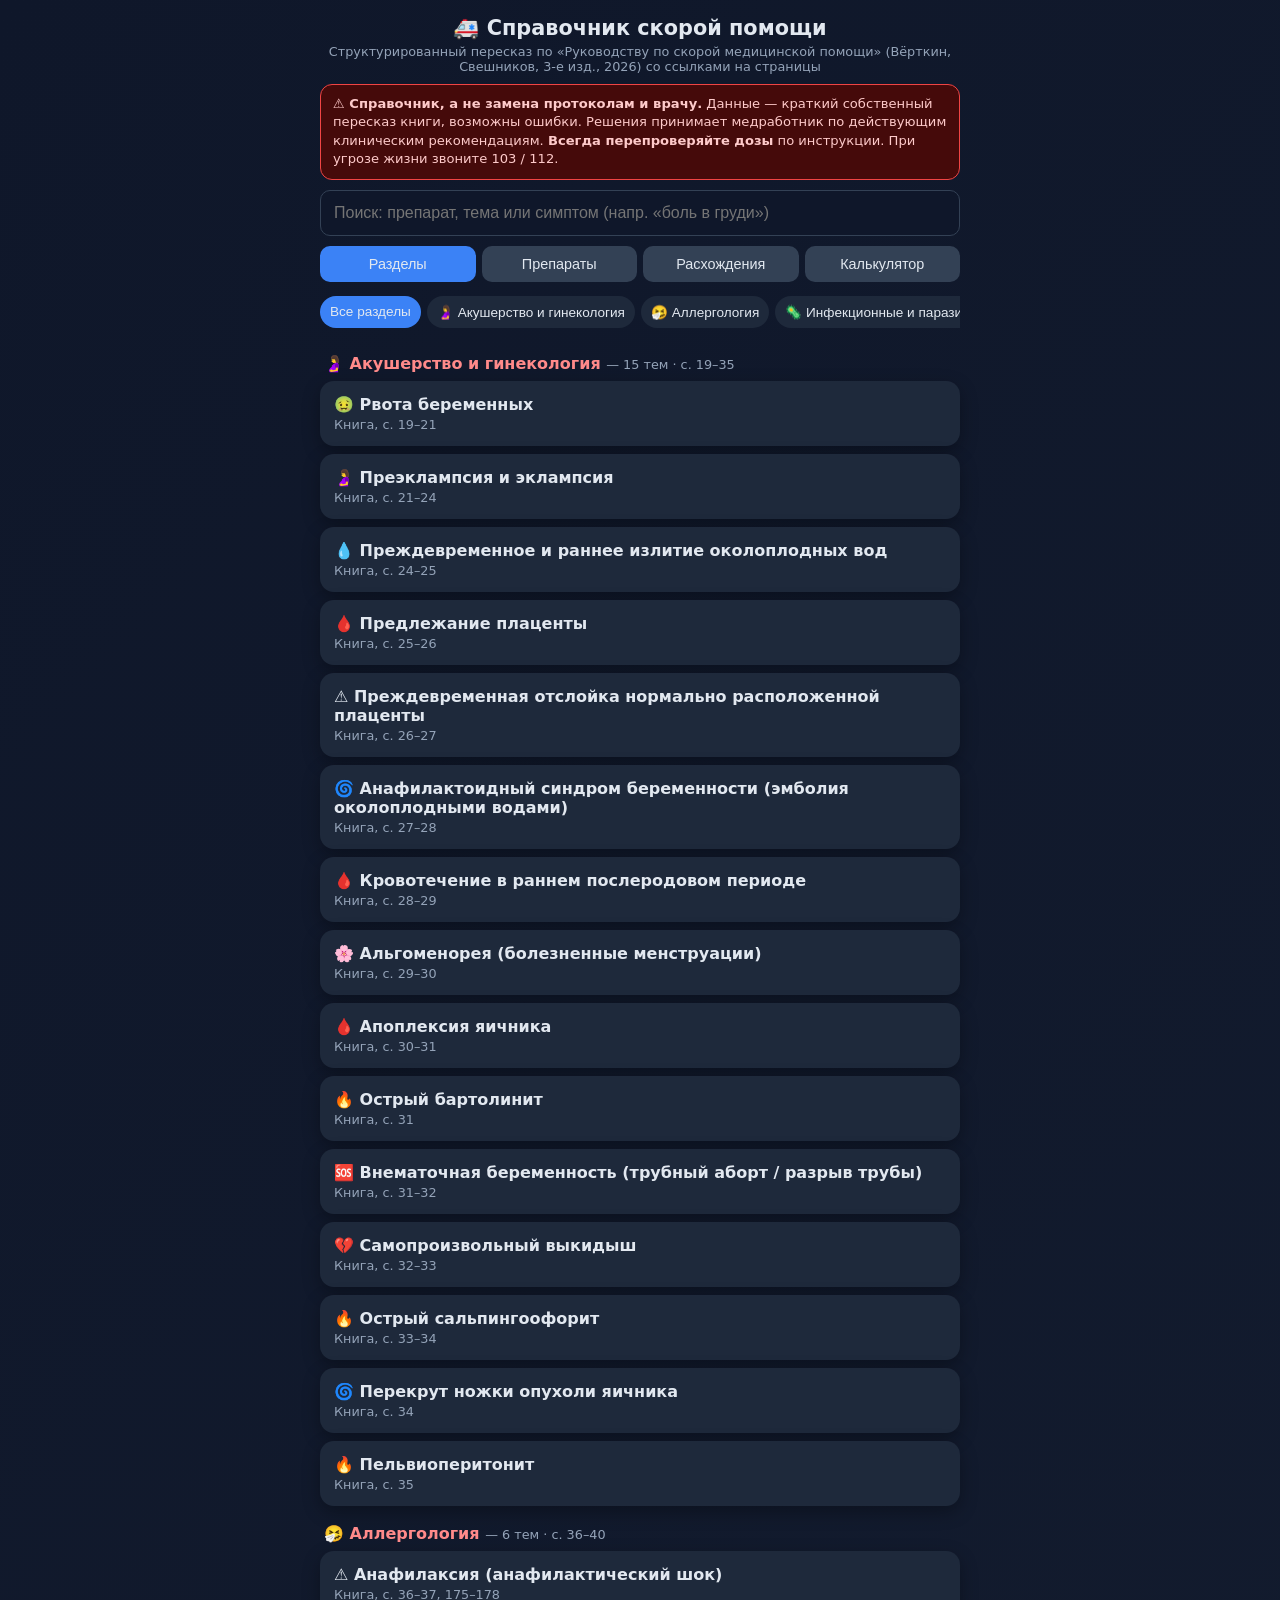
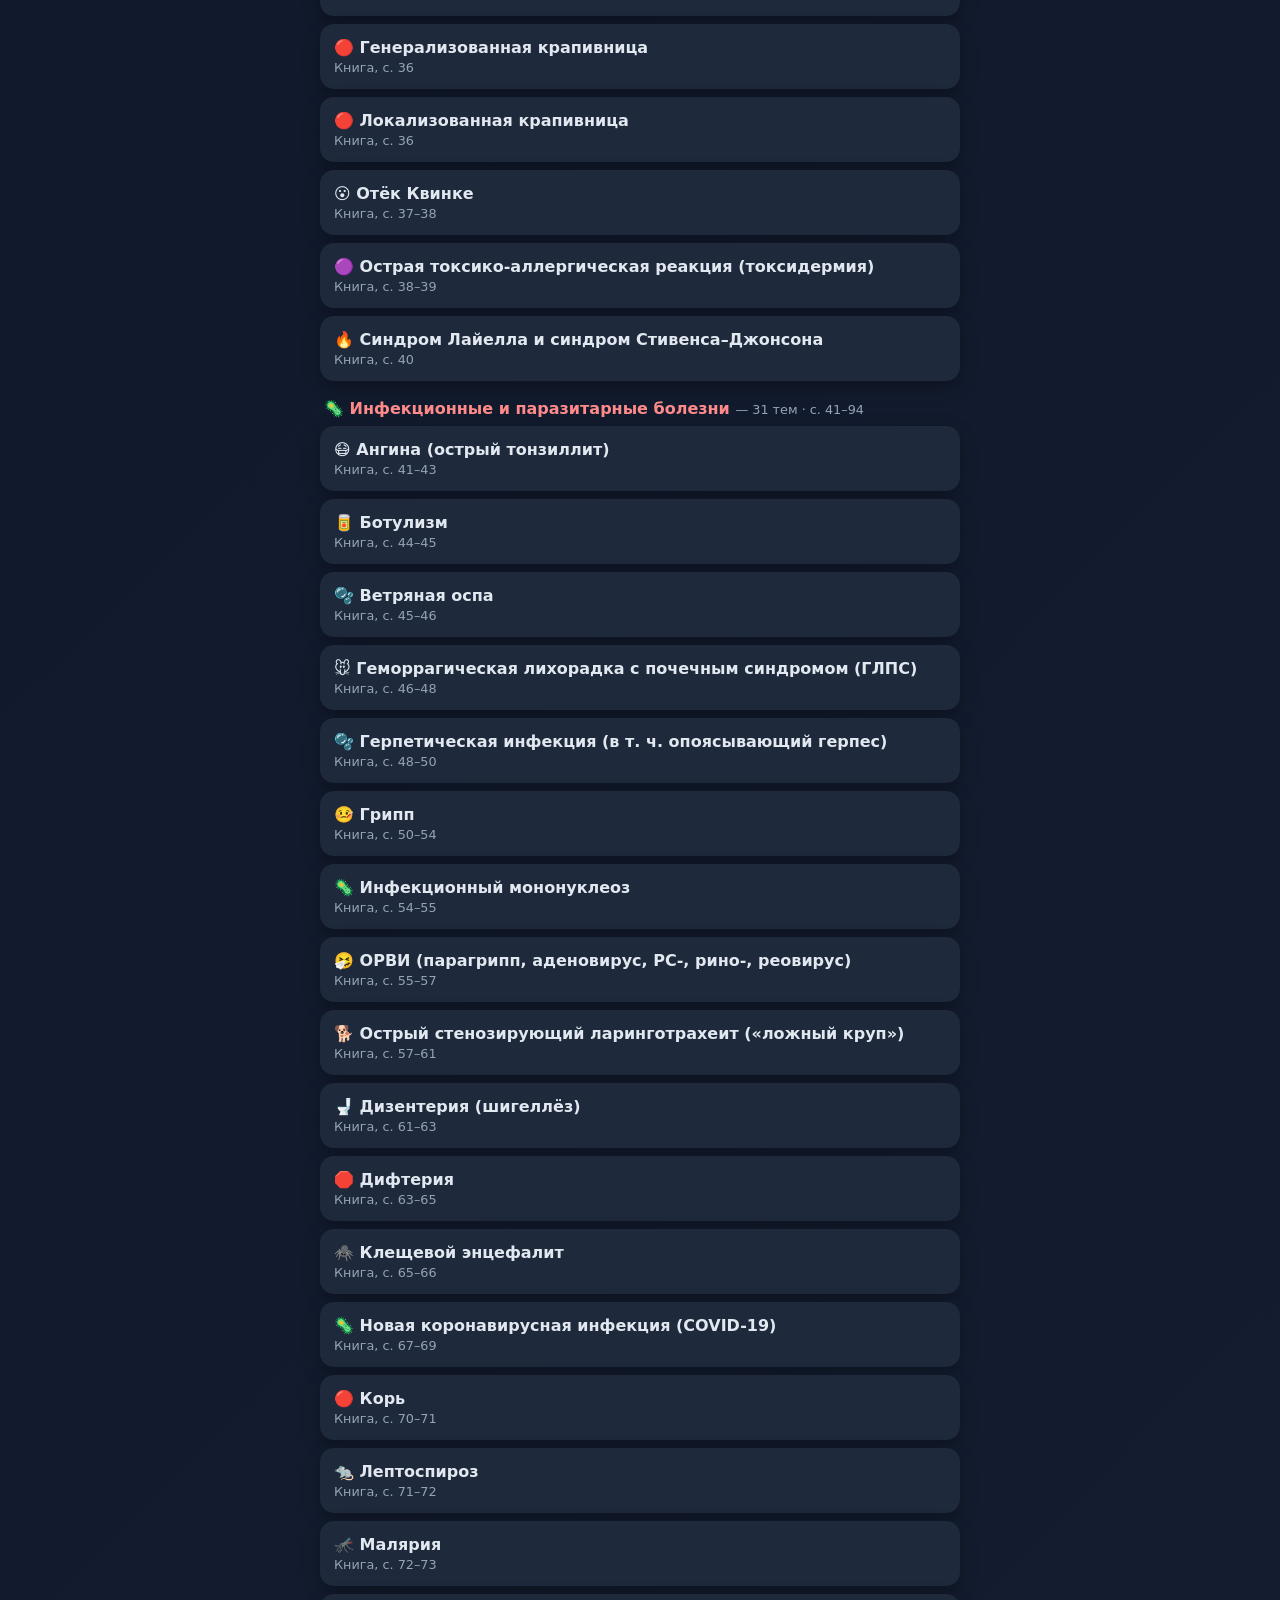
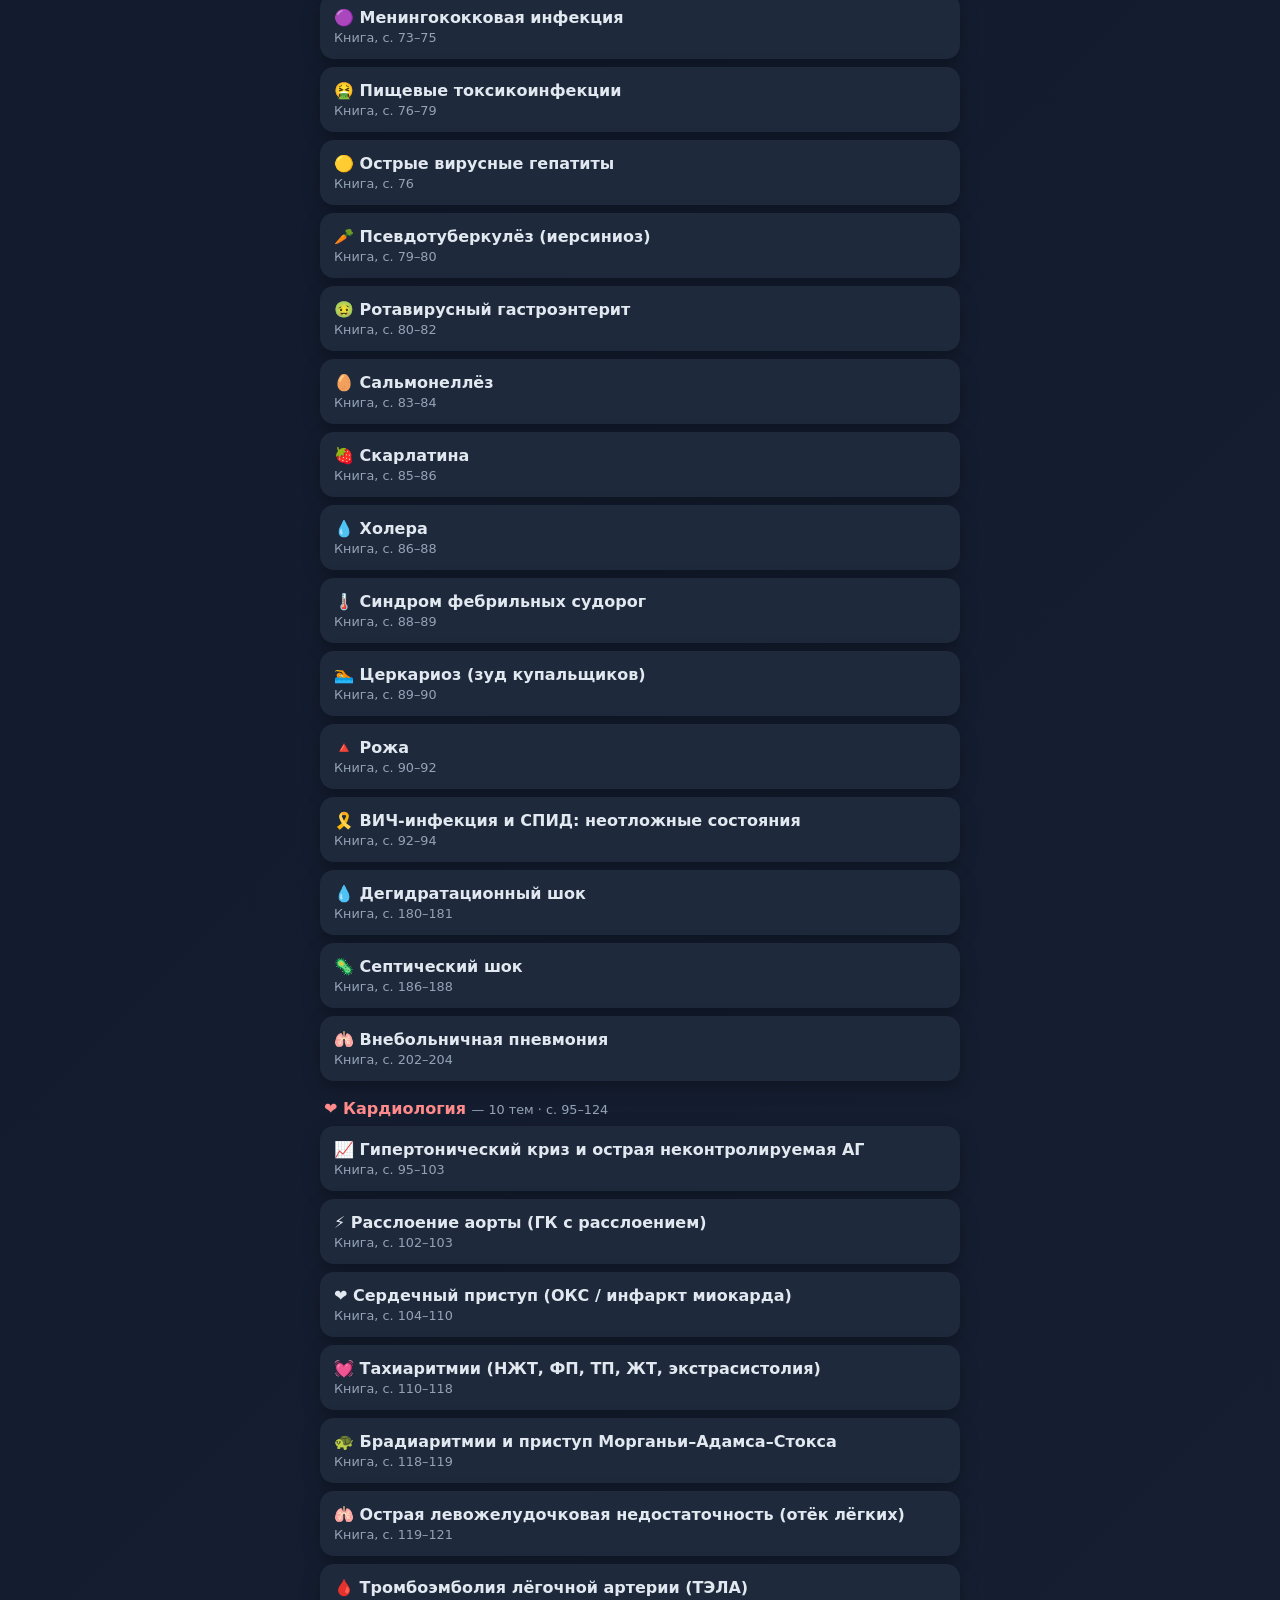
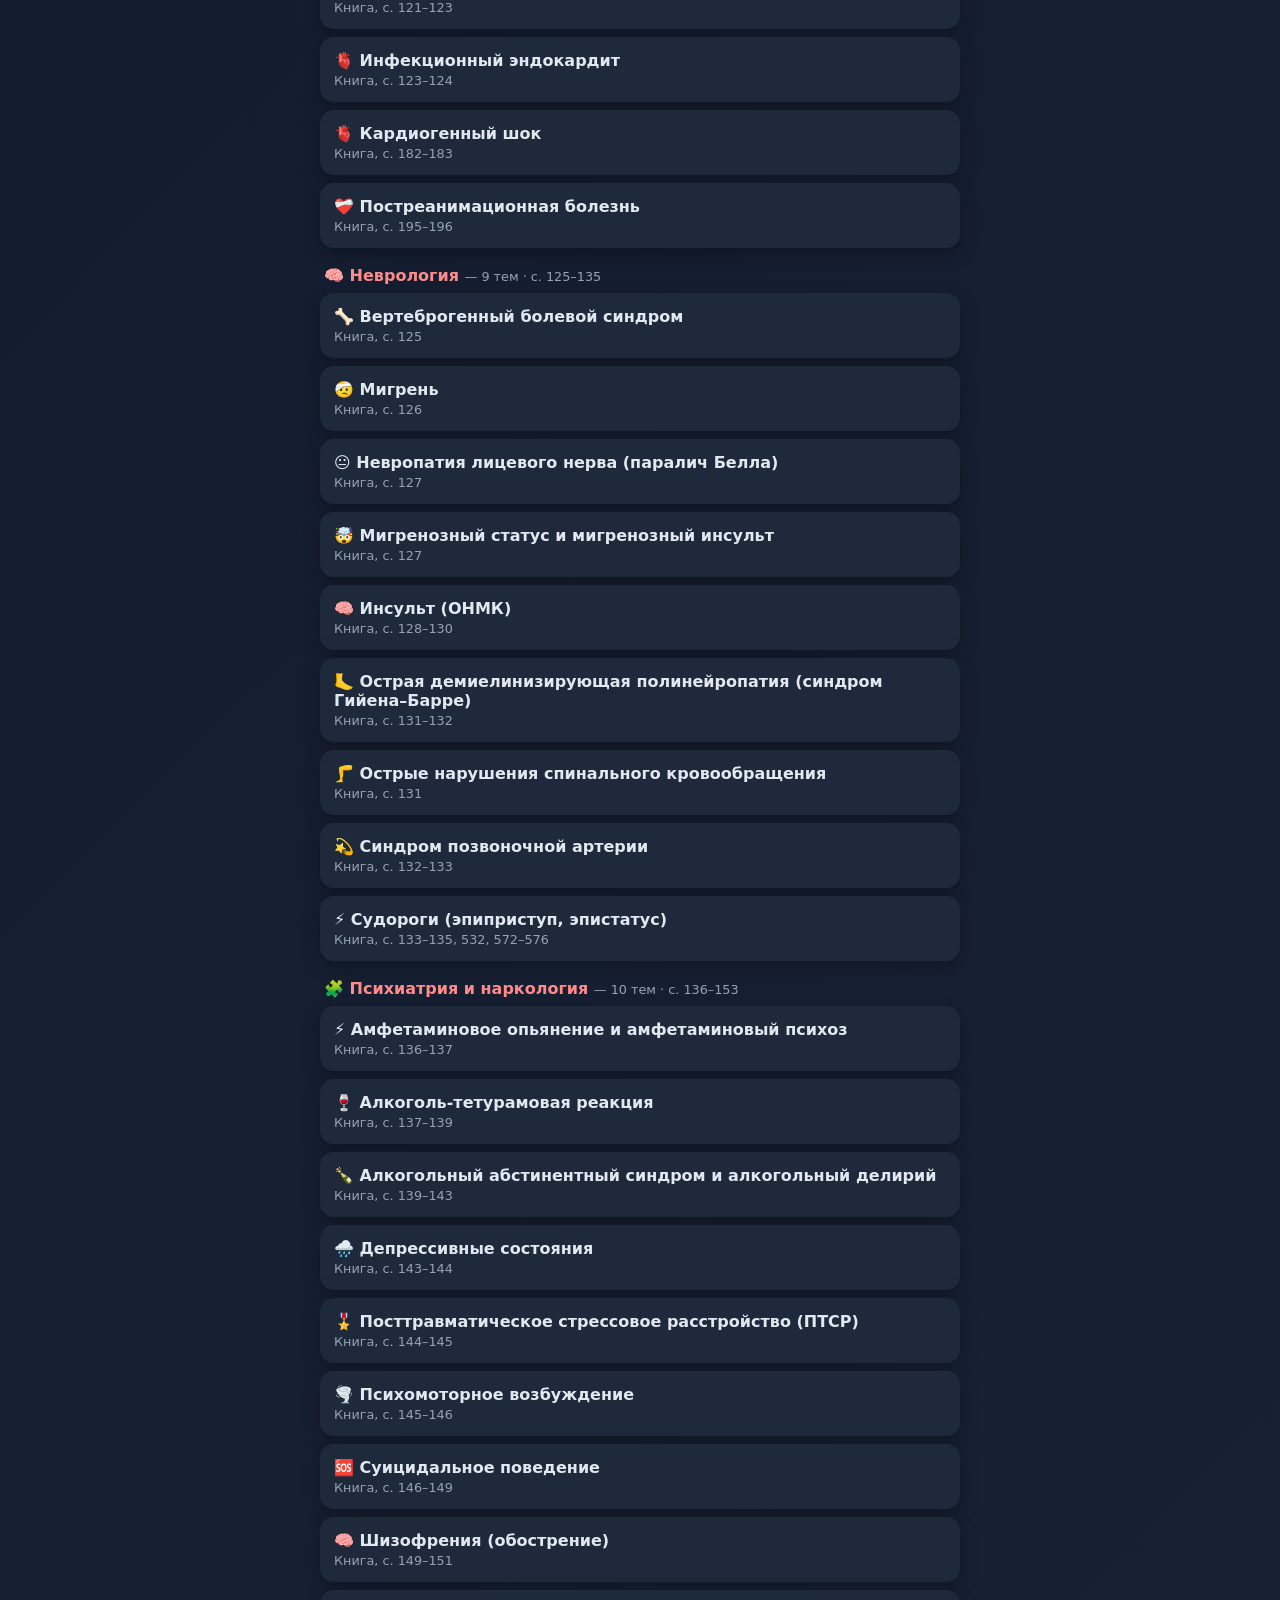
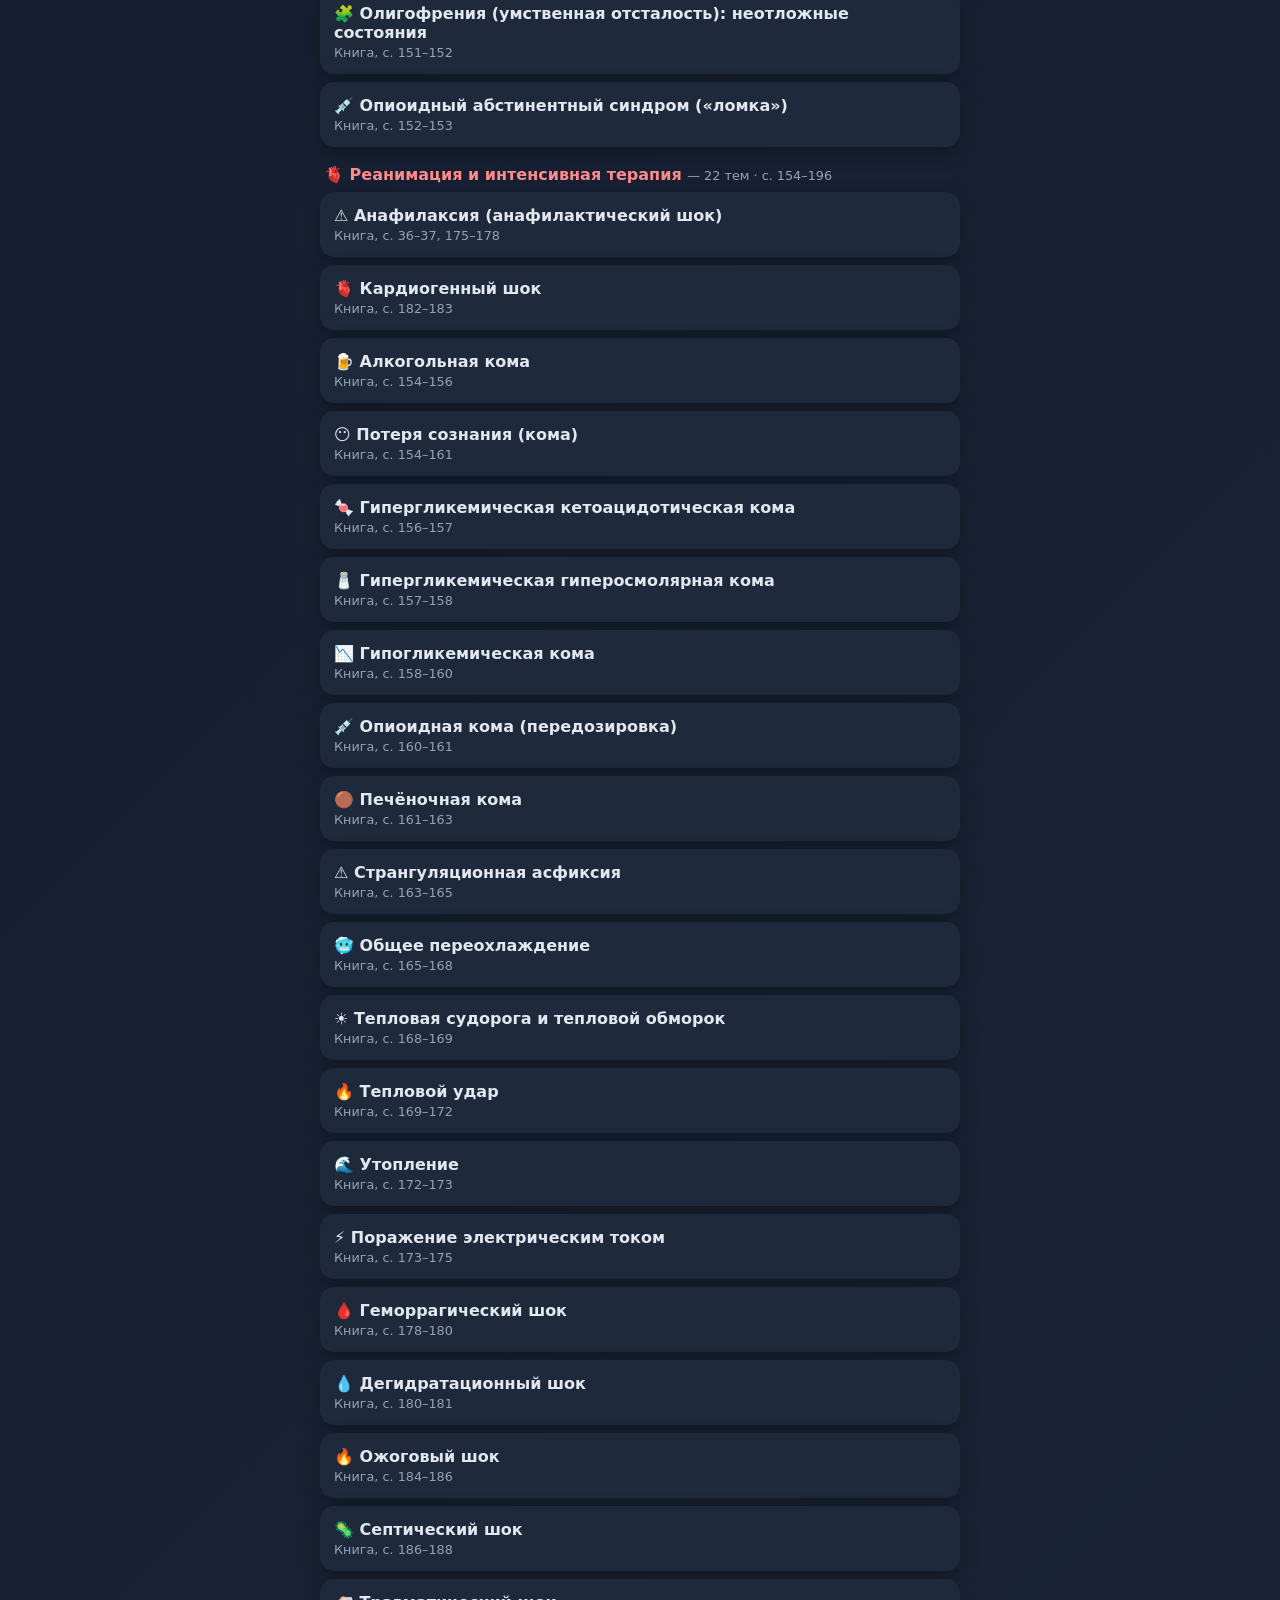
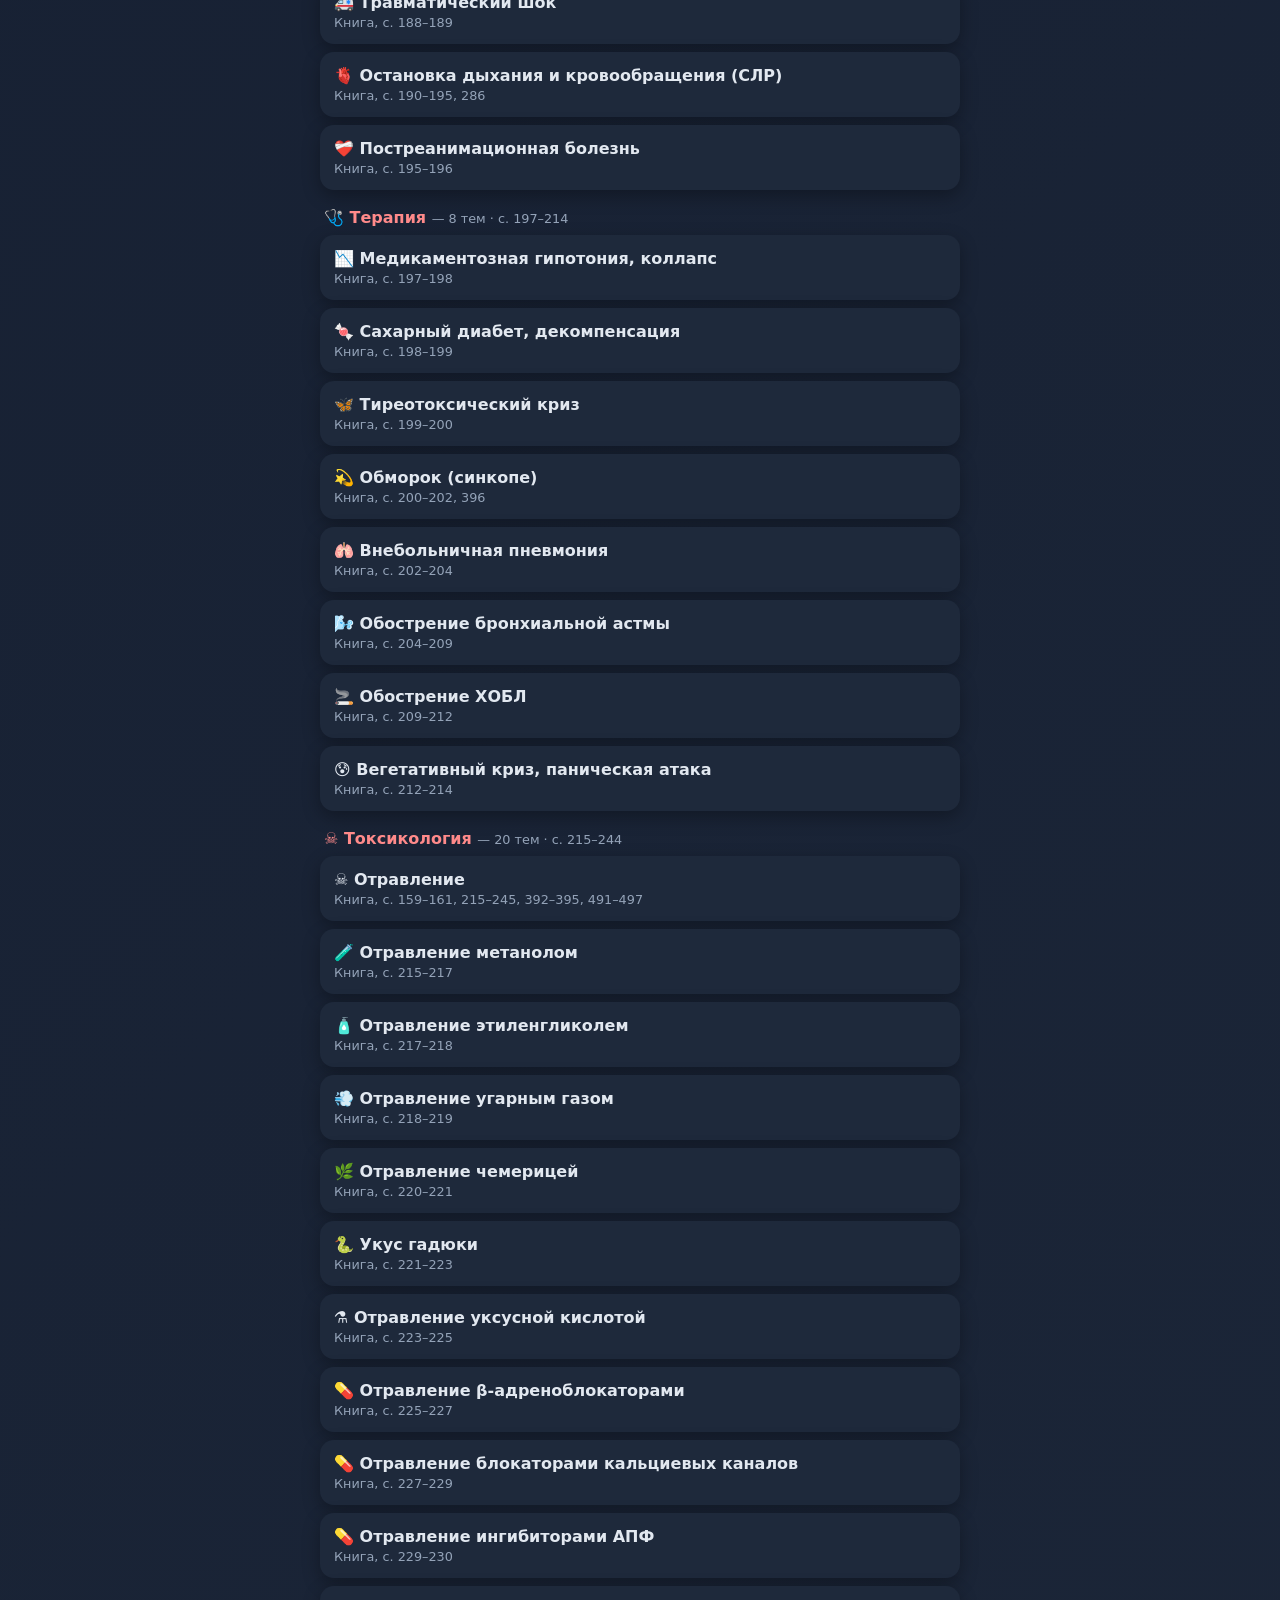
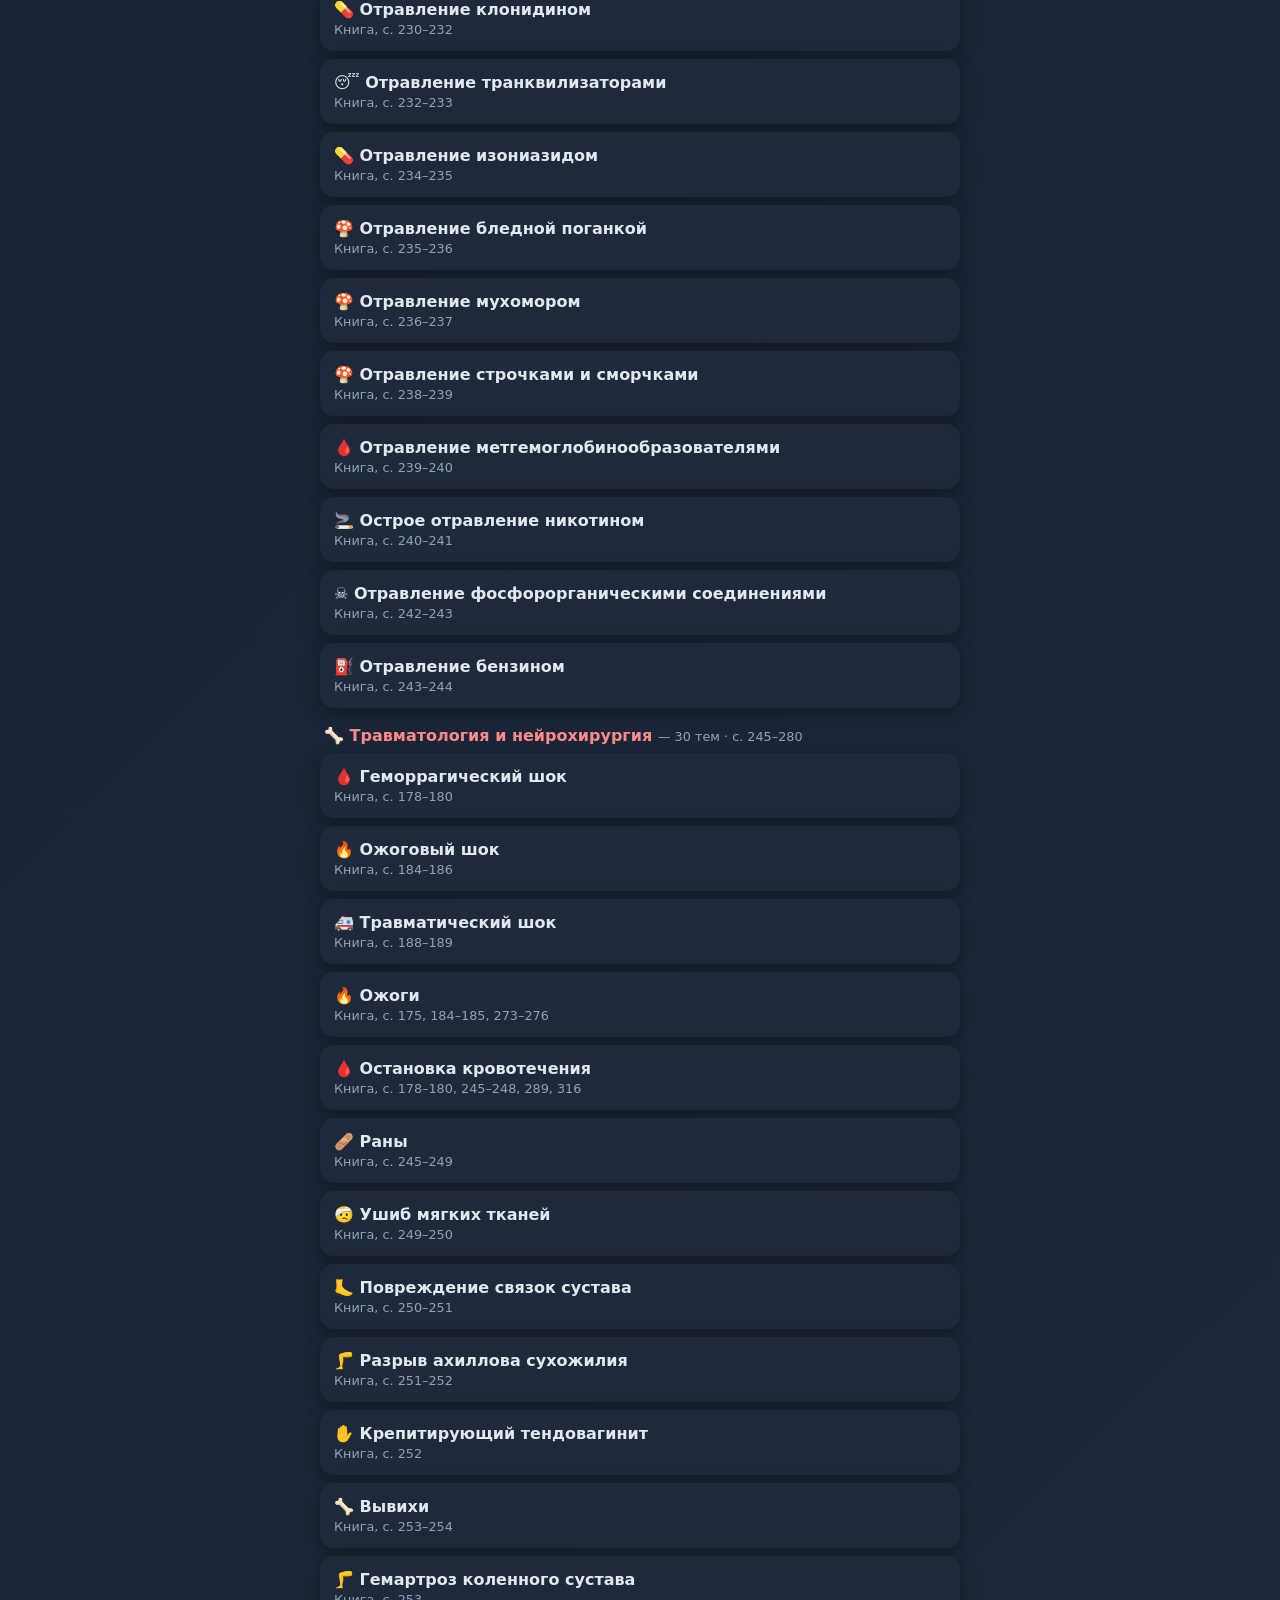
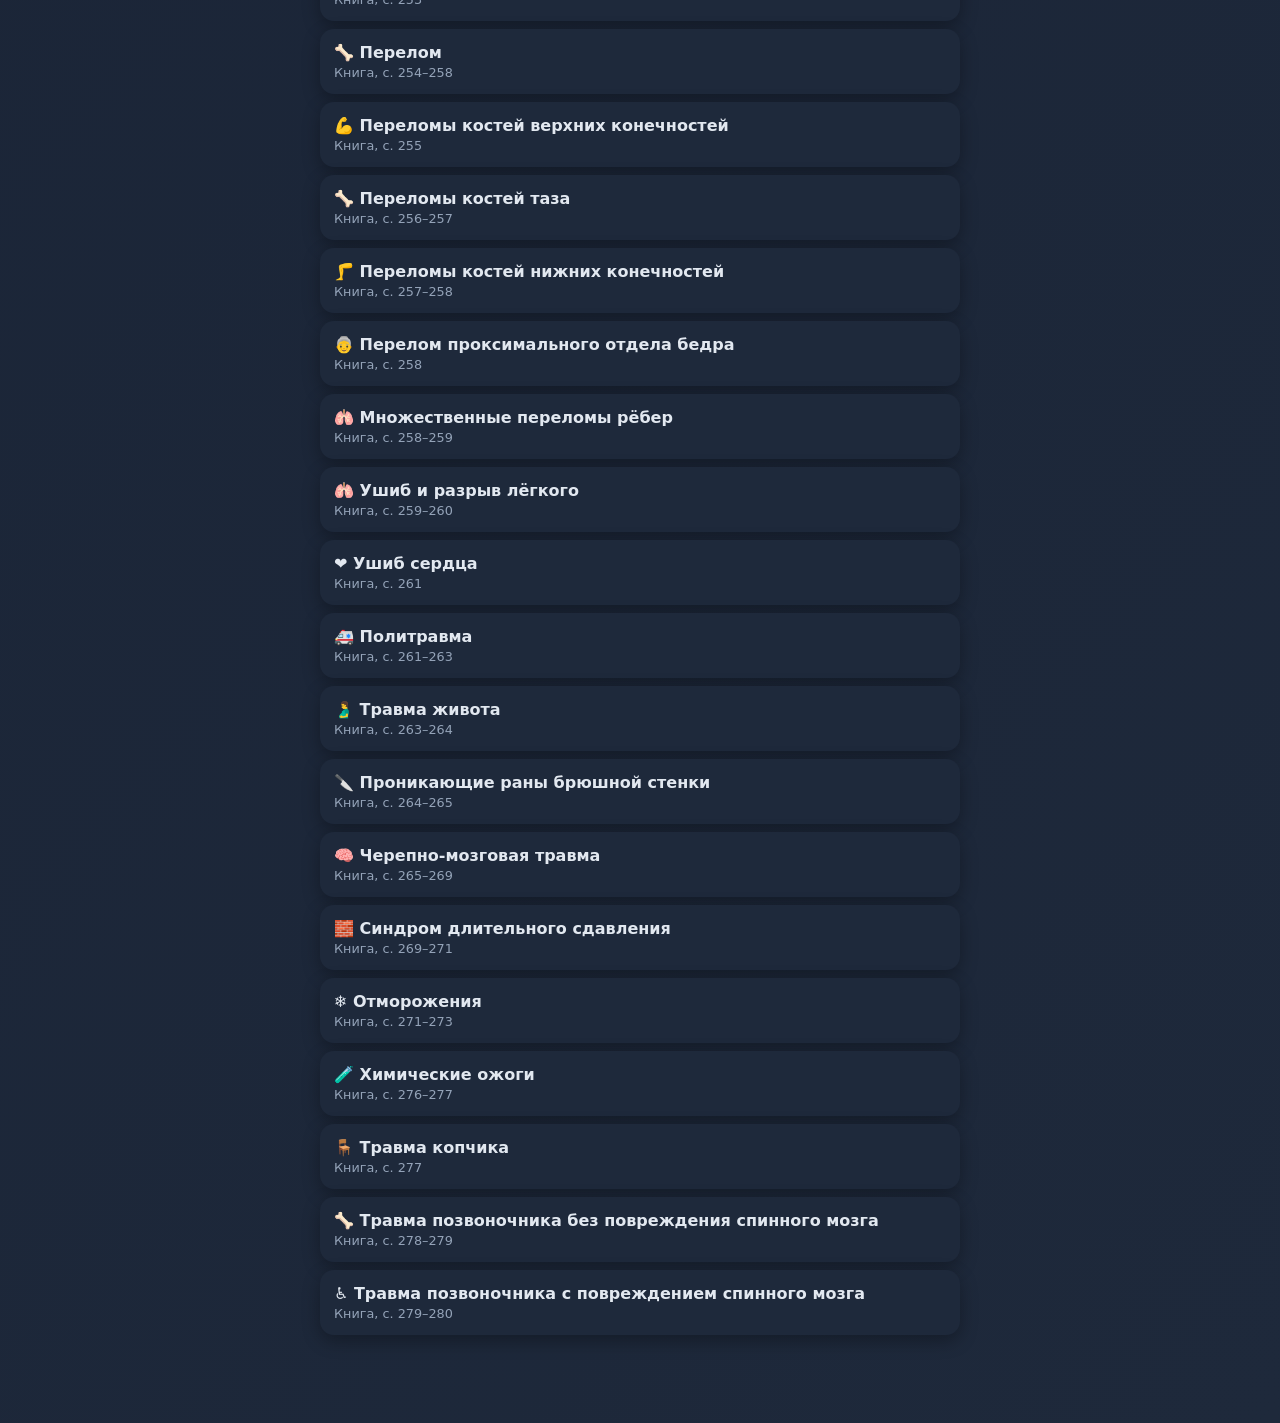
==== index.html @ fd4cc2b0 "Раздел «Травматология и нейрохирургия»: 24 темы" ====
<!DOCTYPE html>
<html lang="ru"><head><meta charset="UTF-8"><meta name="viewport" content="width=device-width, initial-scale=1.0">
<meta name="theme-color" content="#0f172a"><meta name="apple-mobile-web-app-capable" content="yes"><meta name="mobile-web-app-capable" content="yes">
<meta name="apple-mobile-web-app-status-bar-style" content="black-translucent"><meta name="apple-mobile-web-app-title" content="СМП">
<link rel="manifest" href="manifest.webmanifest"><link rel="apple-touch-icon" href="apple-touch-icon.png"><link rel="icon" type="image/png" href="icon-192.png">
<link rel="stylesheet" href="app.css"><title>Справочник СМП</title></head>
<body><div class="c">
<h1>🚑 Справочник скорой помощи</h1>
<div class="sub">Структурированный пересказ по «Руководству по скорой медицинской помощи» (Вёрткин, Свешников, 3-е изд., 2026) со ссылками на страницы</div>
<div class="disc"><strong>⚠️ Справочник, а не замена протоколам и врачу.</strong> Данные — краткий собственный пересказ книги, возможны ошибки. Решения принимает медработник по действующим клиническим рекомендациям. <strong>Всегда перепроверяйте дозы</strong> по инструкции. При угрозе жизни звоните 103 / 112.</div>
<input id="q" type="search" placeholder="Поиск: препарат, тема или симптом (напр. «боль в груди»)" autocomplete="off">
<div class="tabs"><button data-t="topics" class="on">Разделы</button><button data-t="drugs">Препараты</button><button data-t="disc">Расхождения</button><button data-t="calc">Калькулятор</button></div>
<div id="view"></div>
</div>
<script src="data/chapters.js"></script><script src="data/topics/hyperemesis.js"></script><script src="data/topics/preeclampsia.js"></script><script src="data/topics/prom.js"></script><script src="data/topics/placenta_previa.js"></script><script src="data/topics/abruption.js"></script><script src="data/topics/amniotic_embolism.js"></script><script src="data/topics/pph.js"></script><script src="data/topics/dysmenorrhea.js"></script><script src="data/topics/ovarian_apoplexy.js"></script><script src="data/topics/bartholinitis.js"></script><script src="data/topics/ectopic.js"></script><script src="data/topics/miscarriage.js"></script><script src="data/topics/salpingoophoritis.js"></script><script src="data/topics/ovarian_torsion.js"></script><script src="data/topics/pelvioperitonitis.js"></script><script src="data/topics/anaphylaxis.js"></script><script src="data/topics/urticaria_gen.js"></script><script src="data/topics/urticaria_local.js"></script><script src="data/topics/angioedema.js"></script><script src="data/topics/toxicoderma.js"></script><script src="data/topics/lyell_sjs.js"></script><script src="data/topics/tonsillitis.js"></script><script src="data/topics/botulism.js"></script><script src="data/topics/varicella.js"></script><script src="data/topics/hfrs.js"></script><script src="data/topics/herpes.js"></script><script src="data/topics/influenza.js"></script><script src="data/topics/mononucleosis.js"></script><script src="data/topics/arvi.js"></script><script src="data/topics/croup.js"></script><script src="data/topics/dysentery.js"></script><script src="data/topics/diphtheria.js"></script><script src="data/topics/tick_encephalitis.js"></script><script src="data/topics/covid.js"></script><script src="data/topics/measles.js"></script><script src="data/topics/leptospirosis.js"></script><script src="data/topics/malaria.js"></script><script src="data/topics/meningococcal.js"></script><script src="data/topics/food_toxicoinfection.js"></script><script src="data/topics/hepatitis.js"></script><script src="data/topics/pseudotuberculosis.js"></script><script src="data/topics/rotavirus.js"></script><script src="data/topics/salmonellosis.js"></script><script src="data/topics/scarlet_fever.js"></script><script src="data/topics/cholera.js"></script><script src="data/topics/febrile_seizures.js"></script><script src="data/topics/cercariasis.js"></script><script src="data/topics/erysipelas.js"></script><script src="data/topics/hiv.js"></script><script src="data/topics/htn-crisis.js"></script><script src="data/topics/aortic.js"></script><script src="data/topics/acs.js"></script><script src="data/topics/tachy.js"></script><script src="data/topics/brady.js"></script><script src="data/topics/alhf.js"></script><script src="data/topics/pe.js"></script><script src="data/topics/endocarditis.js"></script><script src="data/topics/cardioshock.js"></script><script src="data/topics/back_pain.js"></script><script src="data/topics/migraine.js"></script><script src="data/topics/facial_palsy.js"></script><script src="data/topics/migraine_status.js"></script><script src="data/topics/stroke.js"></script><script src="data/topics/gbs.js"></script><script src="data/topics/spinal_stroke.js"></script><script src="data/topics/vertebral_artery.js"></script><script src="data/topics/seizures.js"></script><script src="data/topics/amphetamine.js"></script><script src="data/topics/disulfiram_reaction.js"></script><script src="data/topics/alcohol_withdrawal.js"></script><script src="data/topics/depression.js"></script><script src="data/topics/ptsd.js"></script><script src="data/topics/agitation.js"></script><script src="data/topics/suicide.js"></script><script src="data/topics/schizophrenia.js"></script><script src="data/topics/oligophrenia.js"></script><script src="data/topics/opioid_withdrawal.js"></script><script src="data/topics/alcohol_coma.js"></script><script src="data/topics/coma.js"></script><script src="data/topics/dka.js"></script><script src="data/topics/hhs.js"></script><script src="data/topics/hypoglycemia.js"></script><script src="data/topics/opioid_coma.js"></script><script src="data/topics/hepatic_coma.js"></script><script src="data/topics/strangulation.js"></script><script src="data/topics/hypothermia.js"></script><script src="data/topics/heat_cramps_syncope.js"></script><script src="data/topics/heat_stroke.js"></script><script src="data/topics/drowning.js"></script><script src="data/topics/electrical_injury.js"></script><script src="data/topics/hemorrhagic_shock.js"></script><script src="data/topics/dehydration_shock.js"></script><script src="data/topics/burn_shock.js"></script><script src="data/topics/septic_shock.js"></script><script src="data/topics/traumatic_shock.js"></script><script src="data/topics/cpr.js"></script><script src="data/topics/post_resuscitation.js"></script><script src="data/topics/drug_hypotension.js"></script><script src="data/topics/diabetes_decomp.js"></script><script src="data/topics/thyrotoxic_crisis.js"></script><script src="data/topics/syncope.js"></script><script src="data/topics/pneumonia.js"></script><script src="data/topics/asthma.js"></script><script src="data/topics/copd.js"></script><script src="data/topics/vegetative_crisis.js"></script><script src="data/topics/poisoning.js"></script><script src="data/topics/methanol.js"></script><script src="data/topics/ethylene_glycol.js"></script><script src="data/topics/carbon_monoxide.js"></script><script src="data/topics/veratrum.js"></script><script src="data/topics/viper_bite.js"></script><script src="data/topics/acetic_acid.js"></script><script src="data/topics/beta_blocker_od.js"></script><script src="data/topics/ccb_od.js"></script><script src="data/topics/acei_od.js"></script><script src="data/topics/clonidine_od.js"></script><script src="data/topics/benzo_od.js"></script><script src="data/topics/isoniazid_od.js"></script><script src="data/topics/death_cap.js"></script><script src="data/topics/fly_agaric.js"></script><script src="data/topics/gyromitra.js"></script><script src="data/topics/methemoglobin.js"></script><script src="data/topics/nicotine.js"></script><script src="data/topics/organophosphate.js"></script><script src="data/topics/gasoline.js"></script><script src="data/topics/burns.js"></script><script src="data/topics/bleeding.js"></script><script src="data/topics/wounds.js"></script><script src="data/topics/contusion.js"></script><script src="data/topics/ligament_injury.js"></script><script src="data/topics/achilles_rupture.js"></script><script src="data/topics/tenosynovitis.js"></script><script src="data/topics/dislocation.js"></script><script src="data/topics/knee_hemarthrosis.js"></script><script src="data/topics/fracture.js"></script><script src="data/topics/upper_limb_fx.js"></script><script src="data/topics/pelvic_fx.js"></script><script src="data/topics/lower_limb_fx.js"></script><script src="data/topics/hip_fx.js"></script><script src="data/topics/rib_fx.js"></script><script src="data/topics/lung_contusion.js"></script><script src="data/topics/cardiac_contusion.js"></script><script src="data/topics/polytrauma.js"></script><script src="data/topics/abdominal_trauma.js"></script><script src="data/topics/abdominal_wound.js"></script><script src="data/topics/tbi.js"></script><script src="data/topics/crush_syndrome.js"></script><script src="data/topics/frostbite.js"></script><script src="data/topics/chemical_burns.js"></script><script src="data/topics/coccyx_injury.js"></script><script src="data/topics/spine_injury.js"></script><script src="data/topics/spinal_cord_injury.js"></script><script src="data/drugs.js"></script><script src="data/discrepancies.js"></script><script src="app.js"></script>
</body></html>
---- app.css ----
:root{--bg:#0f172a;--card:#1e293b;--accent:#3b82f6;--text:#e2e8f0;--muted:#94a3b8;--warn:#fbbf24}
*{box-sizing:border-box}body{margin:0;font-family:system-ui,-apple-system,sans-serif;background:linear-gradient(135deg,#0f172a,#1e293b);color:var(--text);min-height:100vh;padding:12px 12px 80px}
.c{max-width:640px;margin:0 auto}h1{font-size:1.3rem;margin:4px 0;text-align:center}.sub{text-align:center;color:var(--muted);font-size:.8rem;margin-bottom:10px}
.disc{background:#450a0a;border:1px solid #ef4444;color:#fecaca;padding:10px 12px;border-radius:12px;font-size:.82rem;line-height:1.4;margin-bottom:10px}
input{width:100%;padding:13px;border-radius:10px;border:1px solid #334155;background:#0f172a;color:var(--text);font-size:1rem}
.tabs{display:flex;gap:6px;margin:10px 0;overflow-x:auto}.tabs button{flex:1;white-space:nowrap;padding:10px;border:0;border-radius:10px;background:#334155;color:var(--text);font-size:.9rem}
.tabs button.on{background:var(--accent)}
.card{background:var(--card);border-radius:14px;padding:14px;margin:8px 0;box-shadow:0 6px 18px rgba(0,0,0,.3)}
.item{cursor:pointer}.item h3{margin:0;font-size:1rem}.item .m{color:var(--muted);font-size:.8rem;margin-top:3px}
details{margin:6px 0;border-top:1px solid #334155;padding-top:6px}summary{cursor:pointer;font-weight:600;color:#93c5fd}
ul{margin:6px 0;padding-left:20px}li{margin:3px 0;line-height:1.4;font-size:.92rem}.gen{color:var(--warn)}
.warn{background:#3f1d0b;border-left:3px solid #f97316;padding-left:6px}.src{color:var(--muted);font-size:.8rem}
table{width:100%;border-collapse:collapse;font-size:.85rem}td,th{border-bottom:1px solid #334155;padding:5px;text-align:left;vertical-align:top}
.cc{background:#0f172a;border:1px dashed #64748b;border-radius:10px;padding:10px;line-height:1.5}.cc b{color:#93c5fd}
.lbl{color:var(--warn);font-weight:700;font-size:.85rem}a{color:#60a5fa}.back{border:0;background:#334155;color:var(--text);padding:8px 12px;border-radius:8px;margin-bottom:6px}
.k{color:var(--muted);font-size:.78rem}
.grp{font-size:1rem;margin:18px 4px 8px;color:#ff8a8a}
.chips{display:flex;gap:6px;overflow-x:auto;padding:4px 0 8px}.chips button{white-space:nowrap;padding:8px 10px;border:0;border-radius:16px;background:#1e293b;color:var(--text);font-size:.85rem}.chips button.on{background:var(--accent)}.grp .m{font-weight:400;font-size:.8rem;color:#94a3b8}
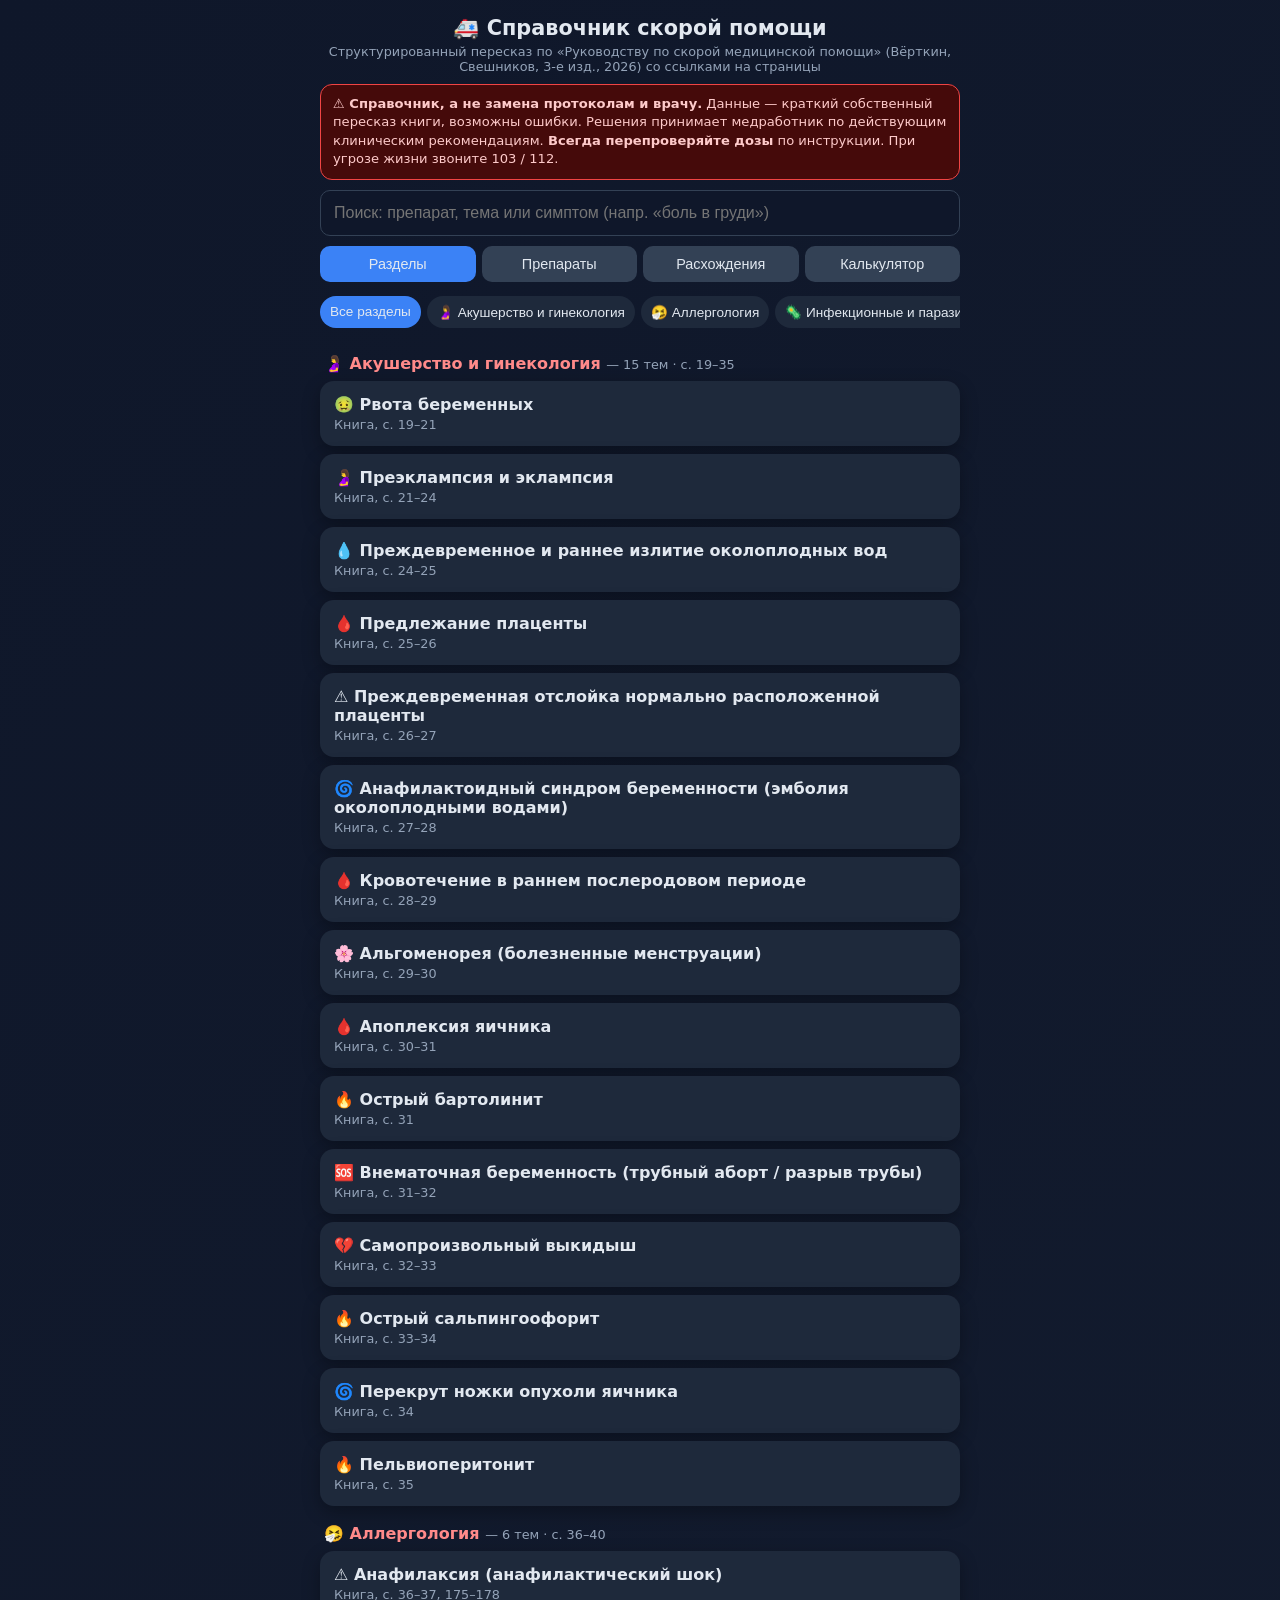
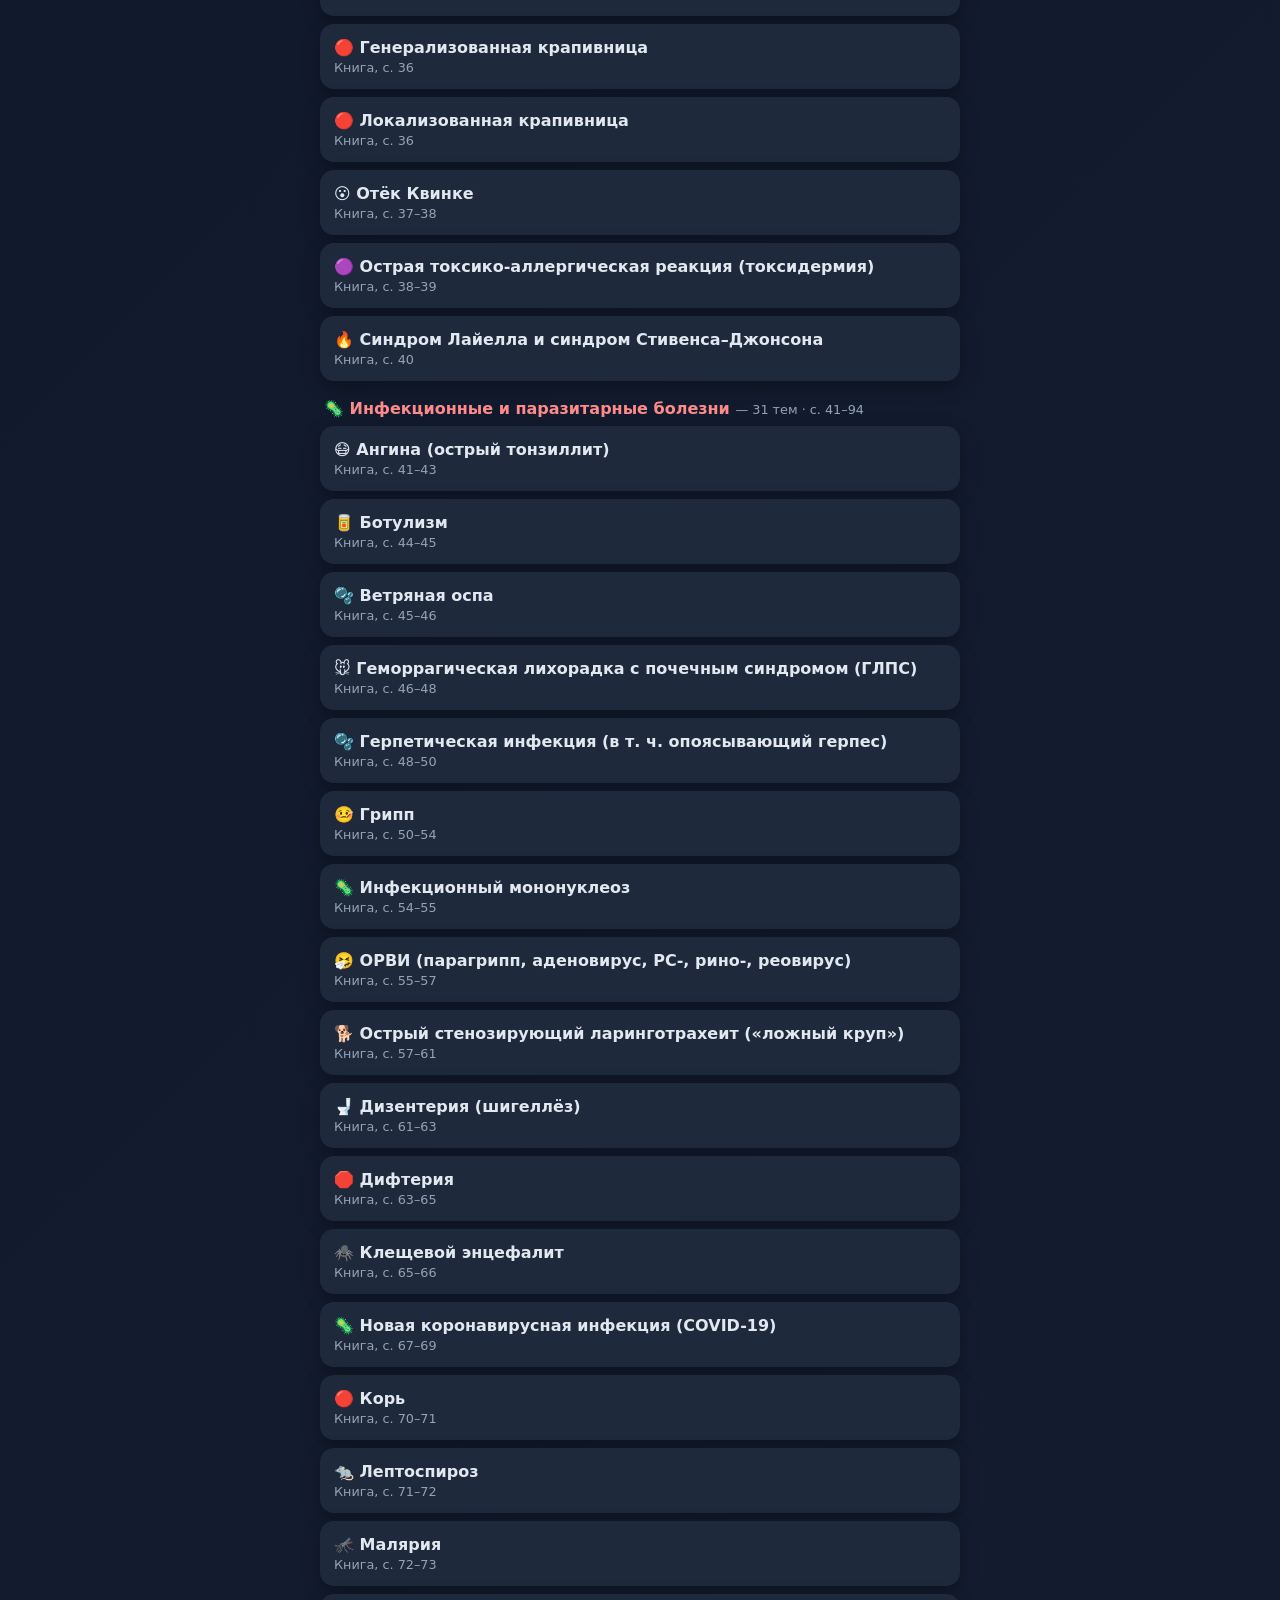
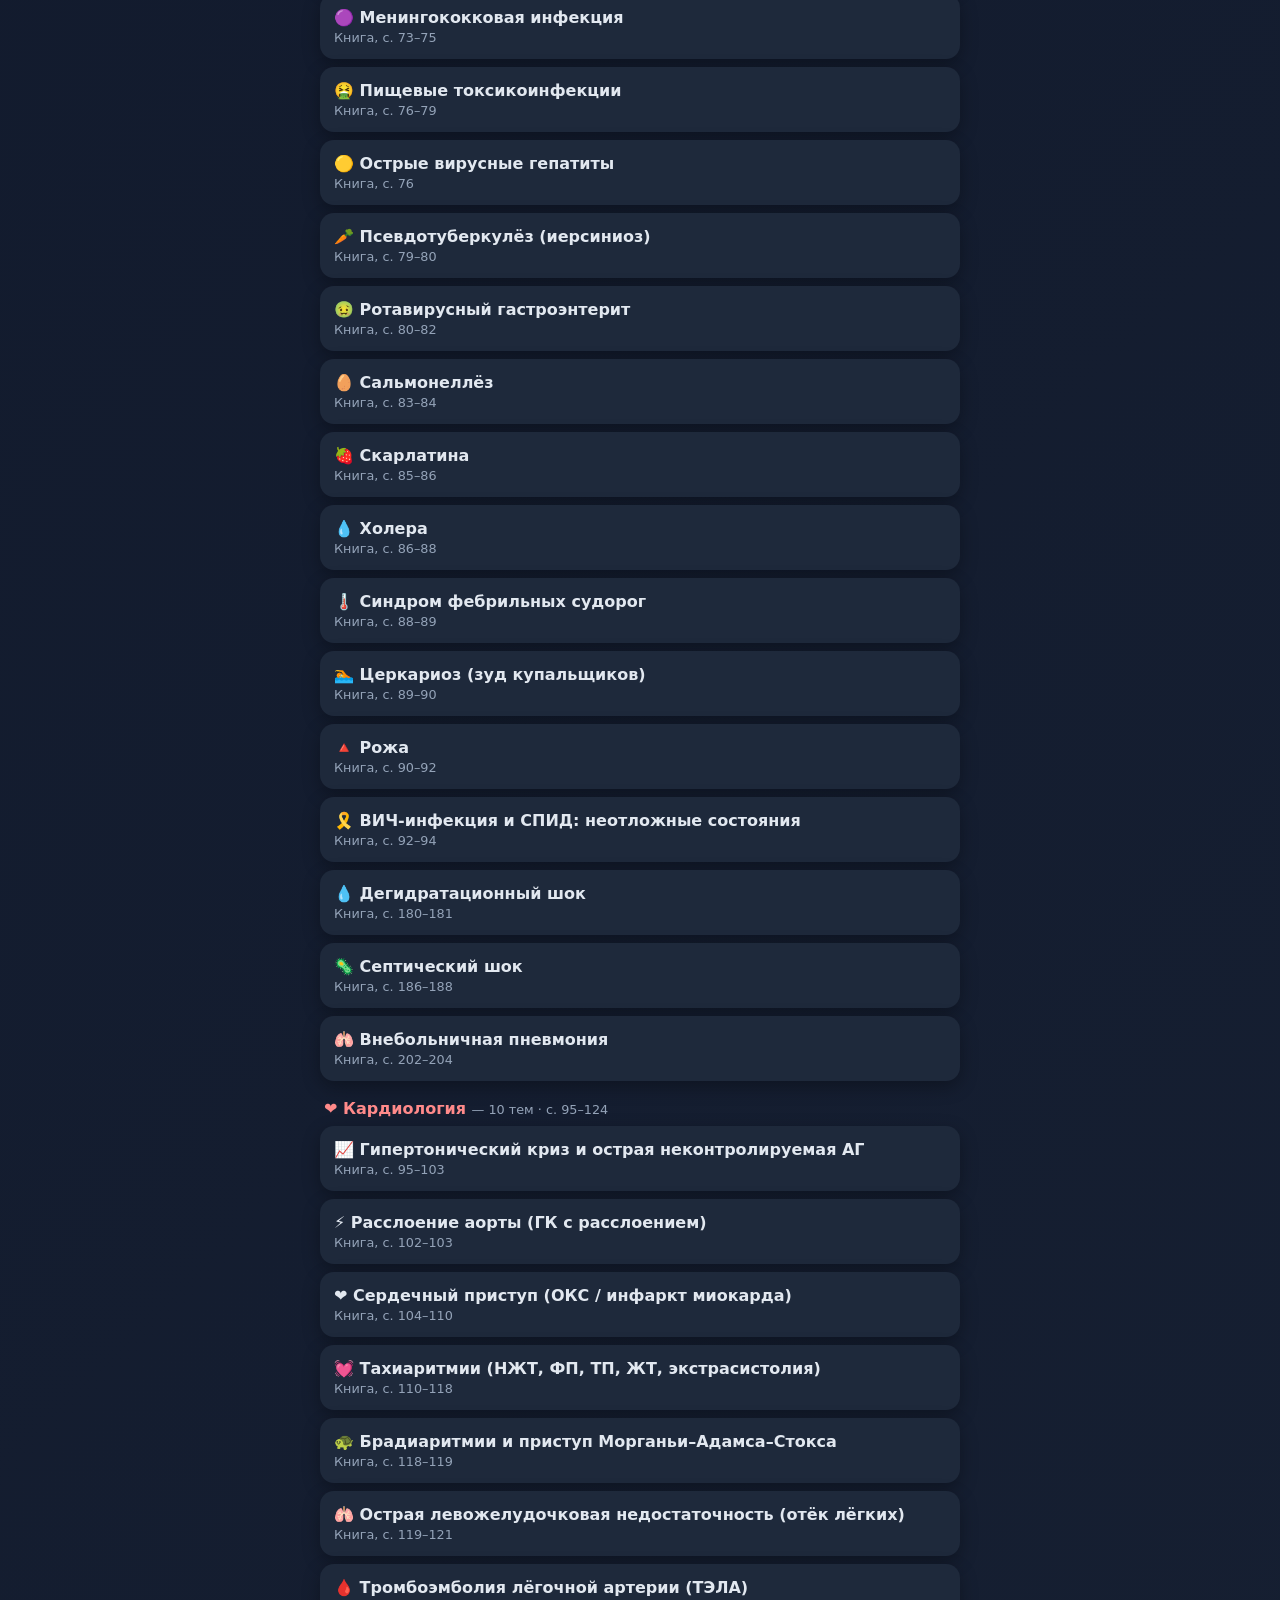
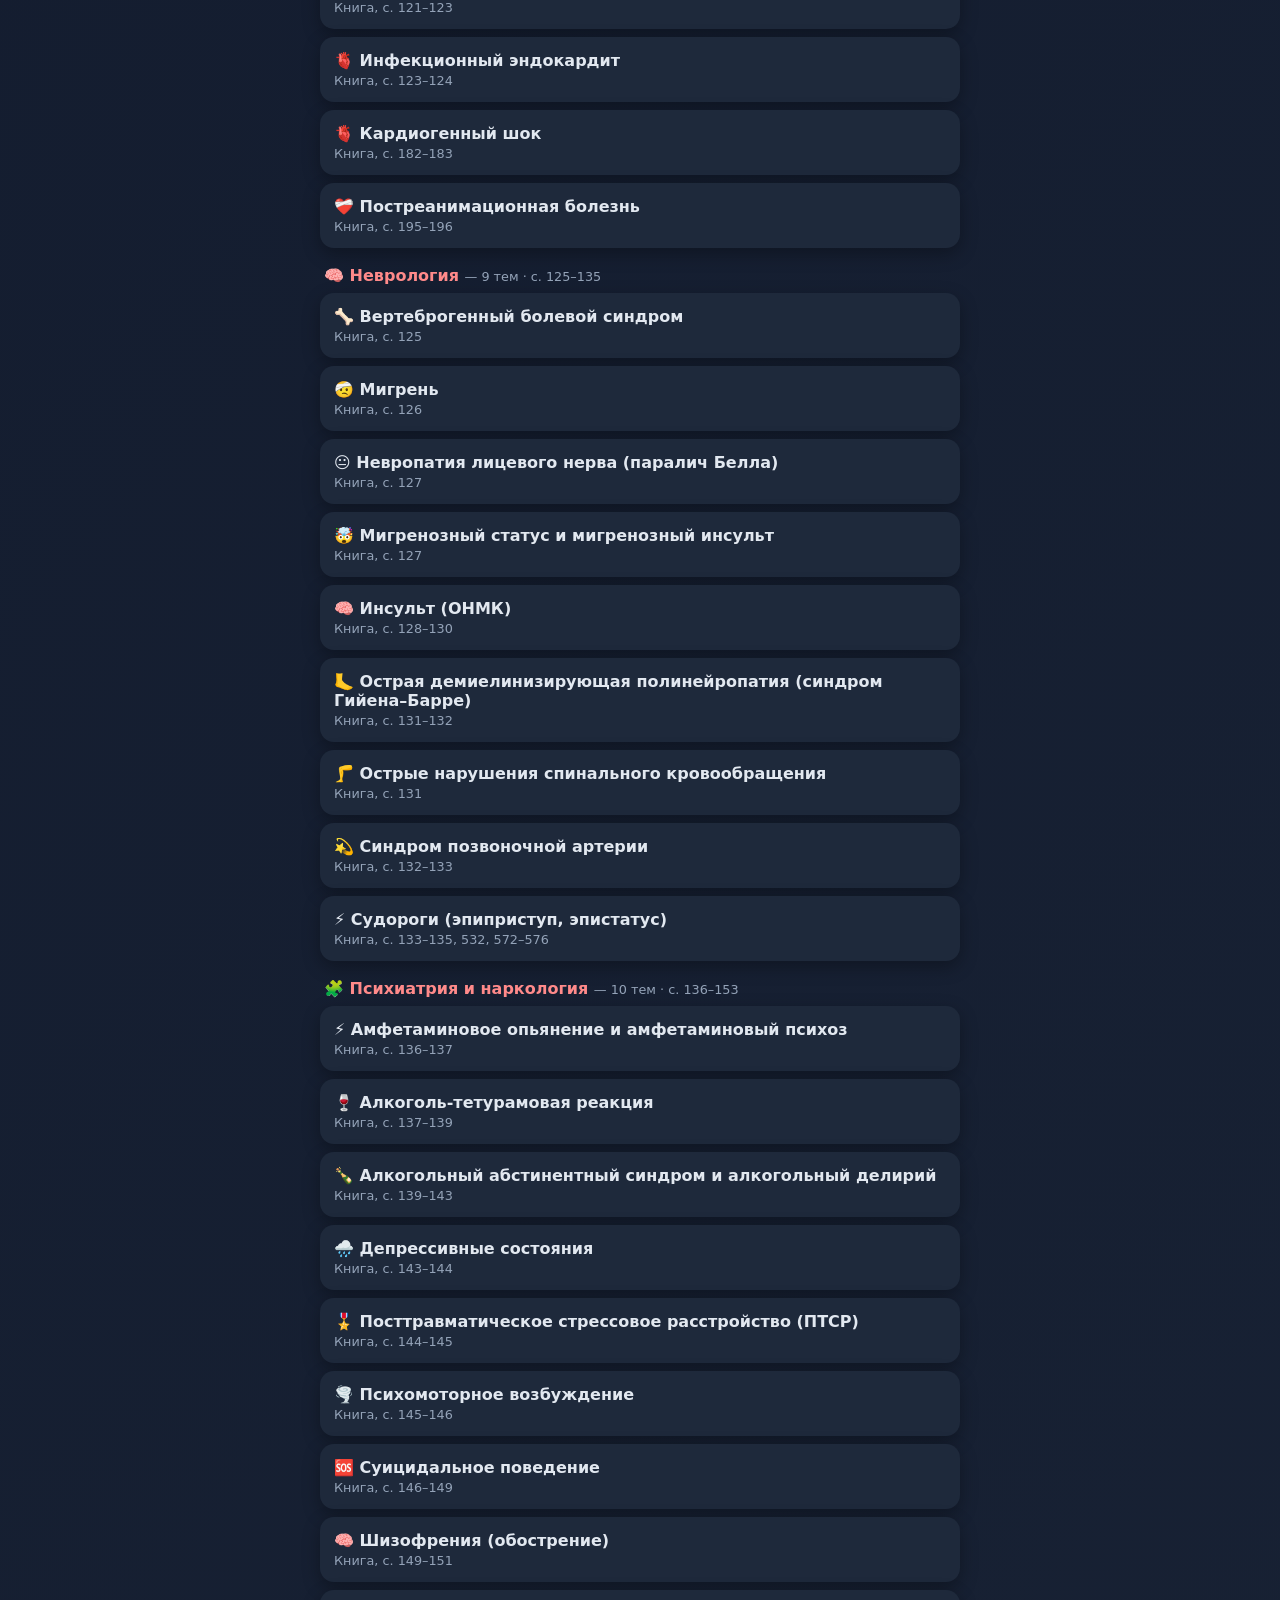
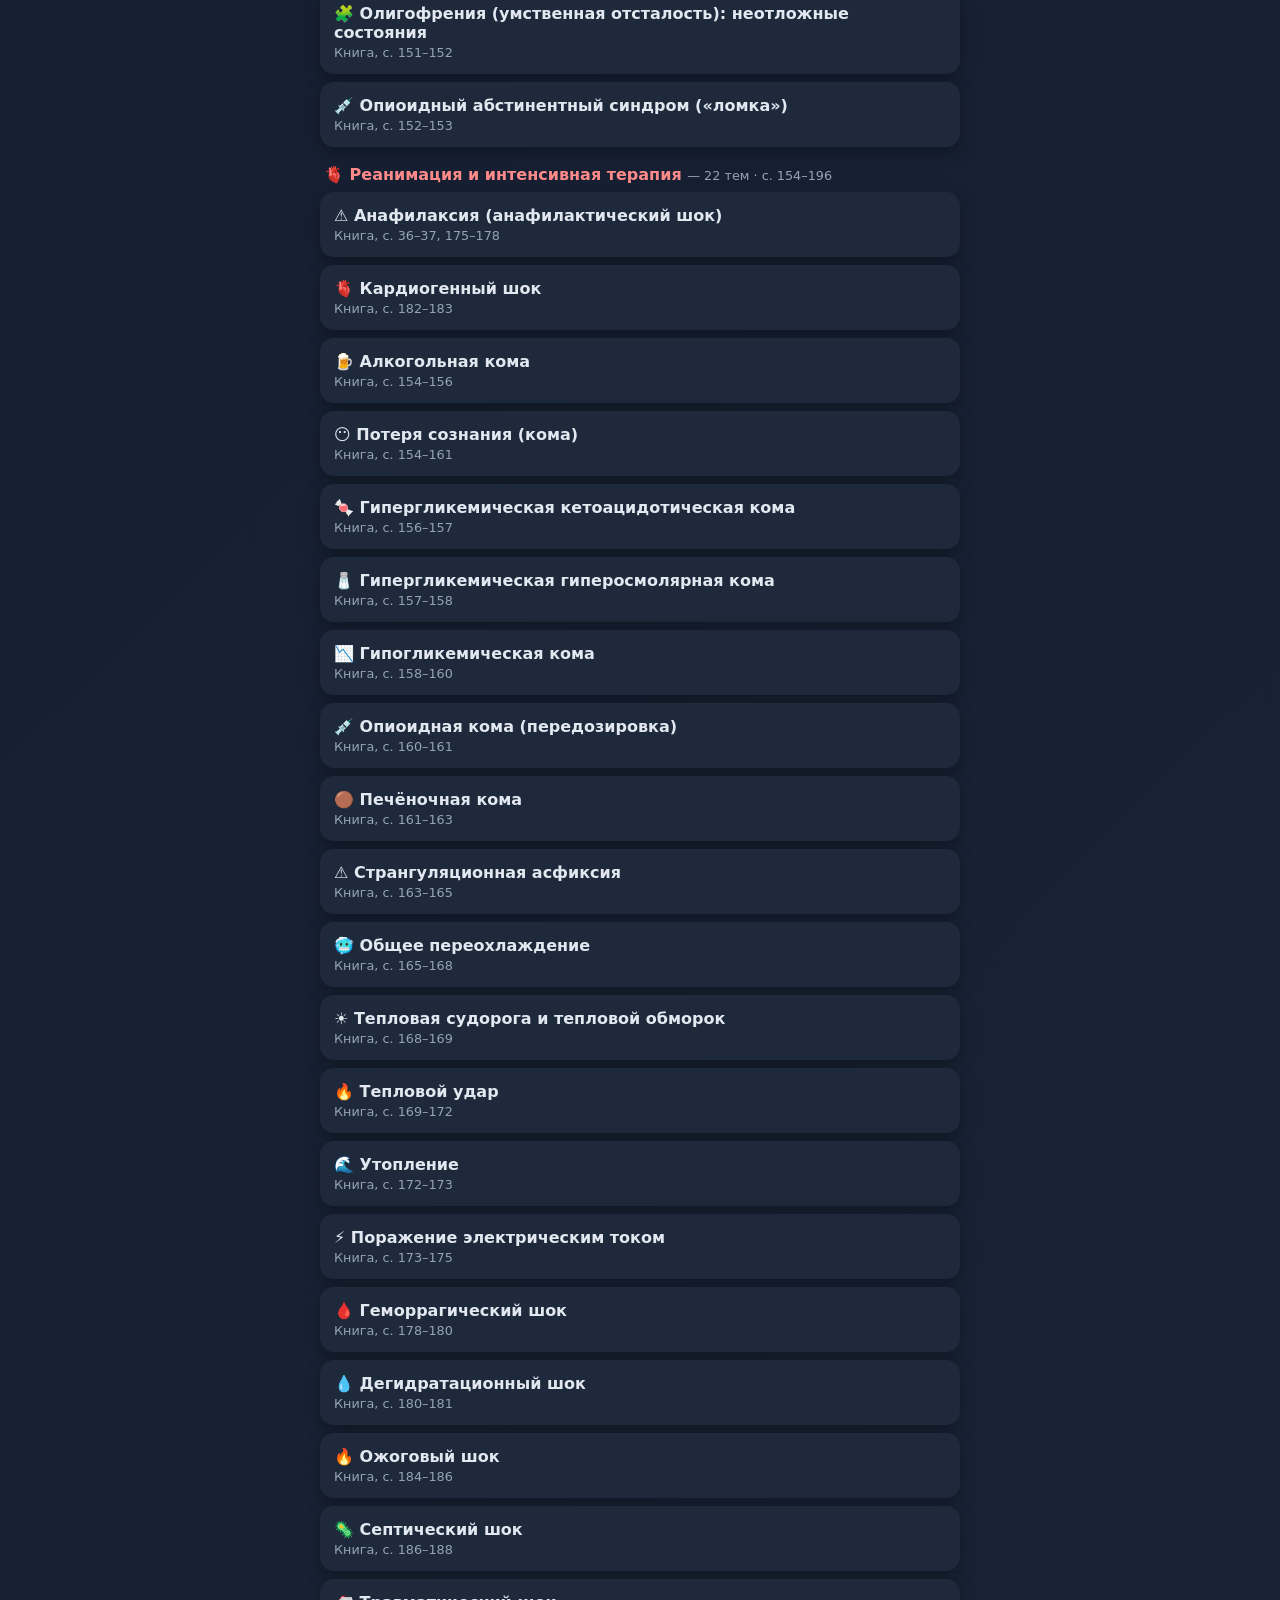
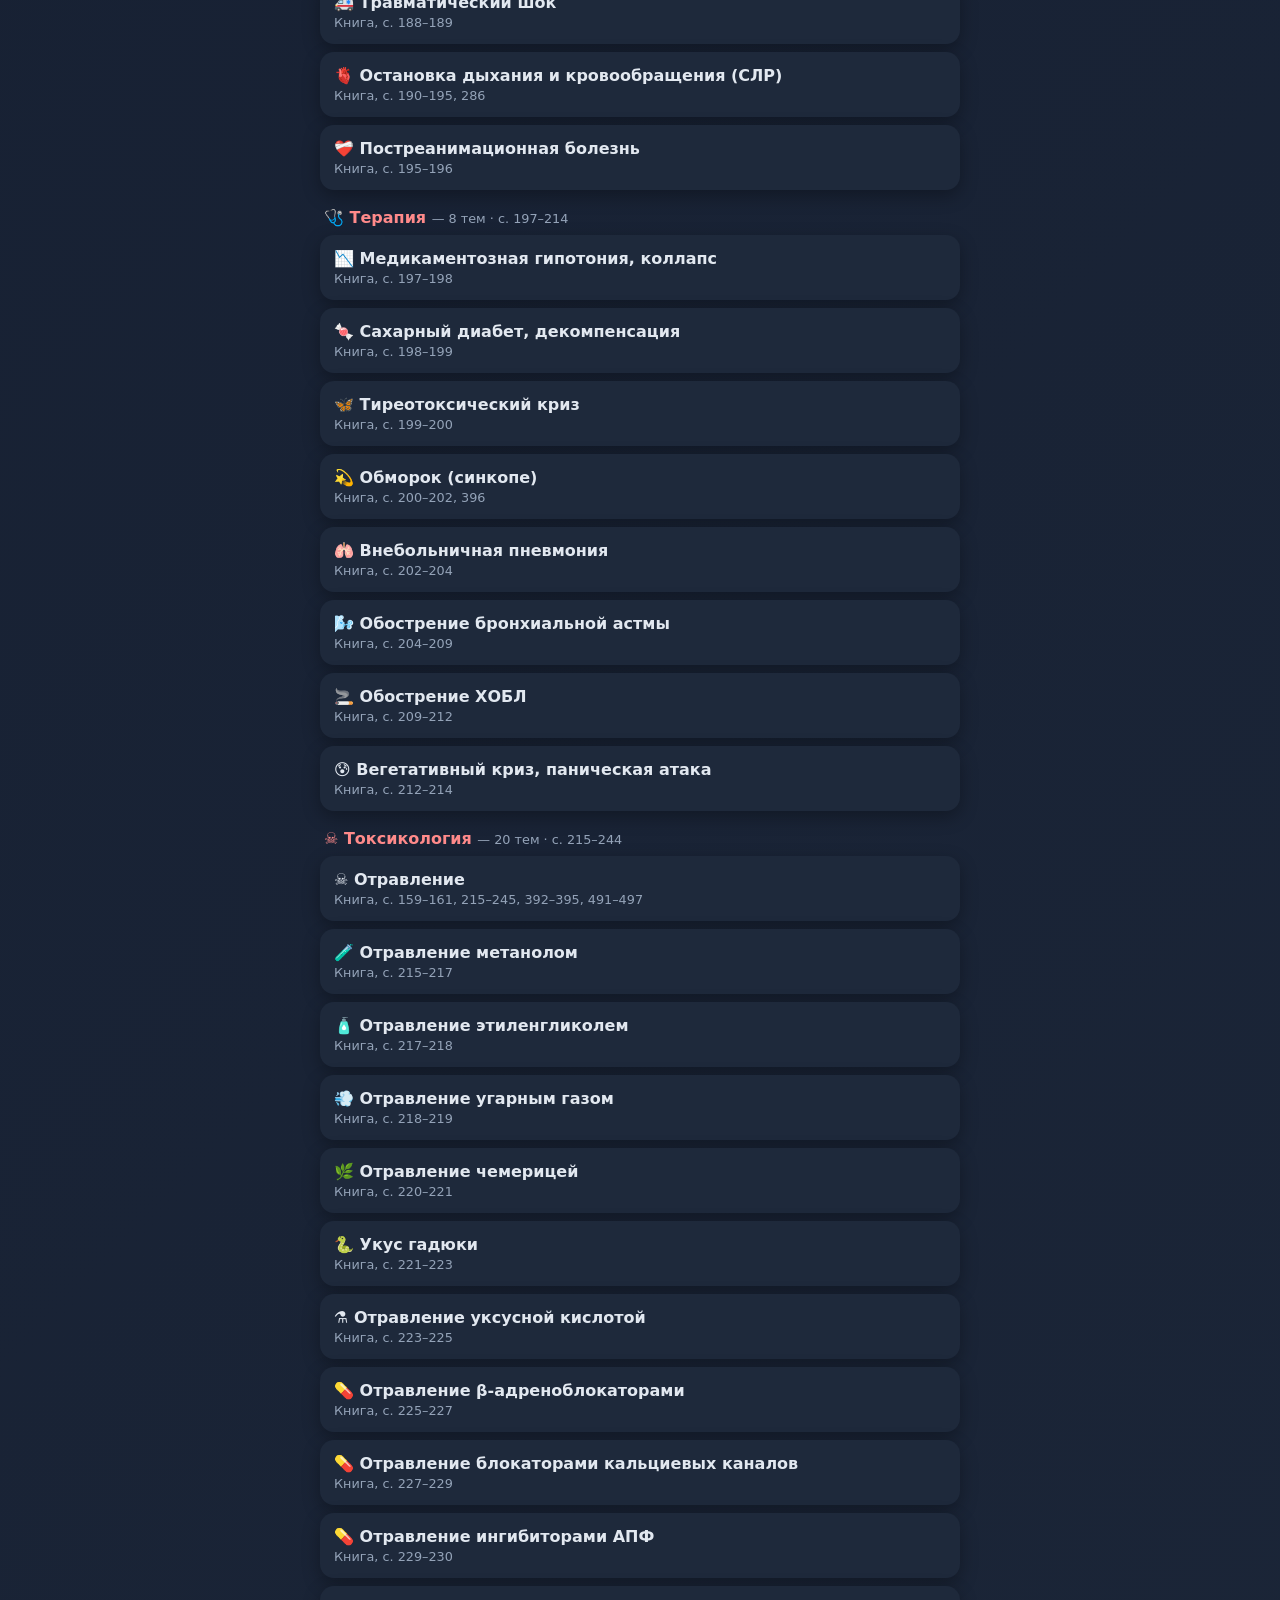
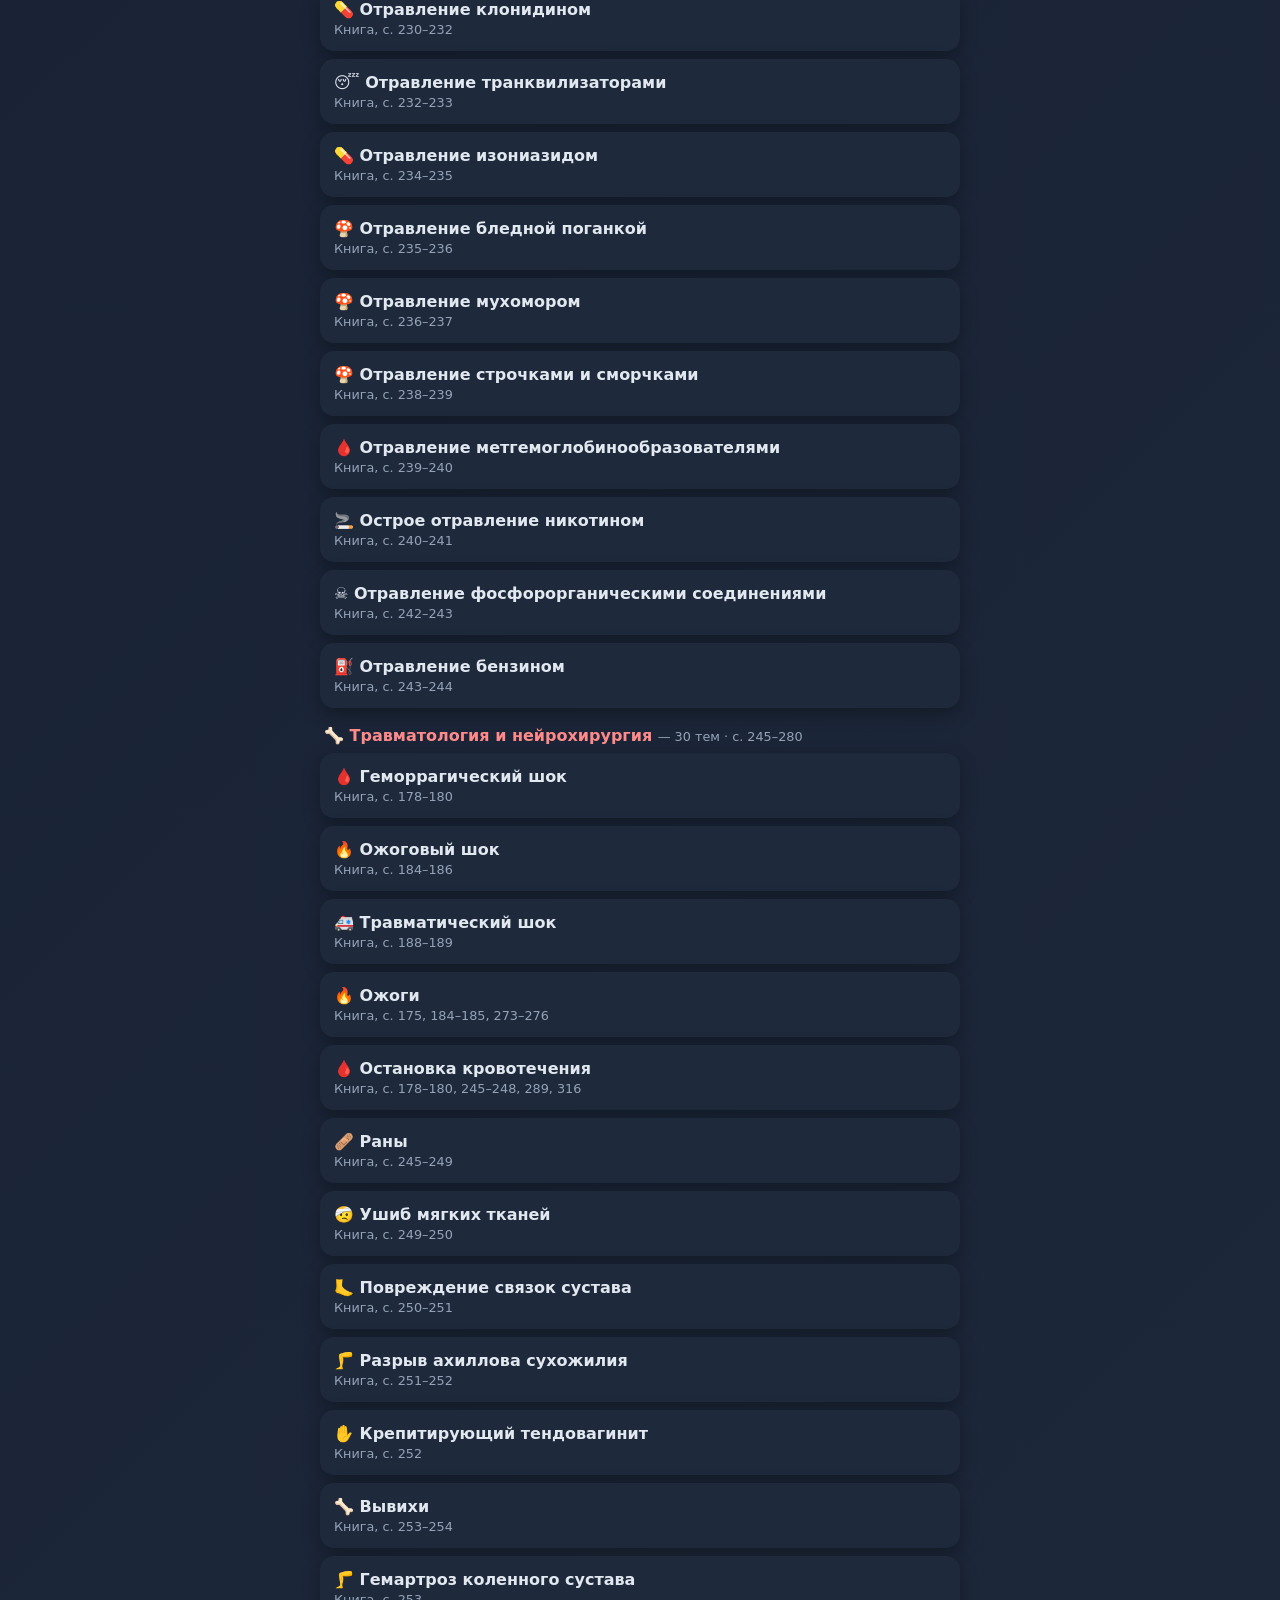
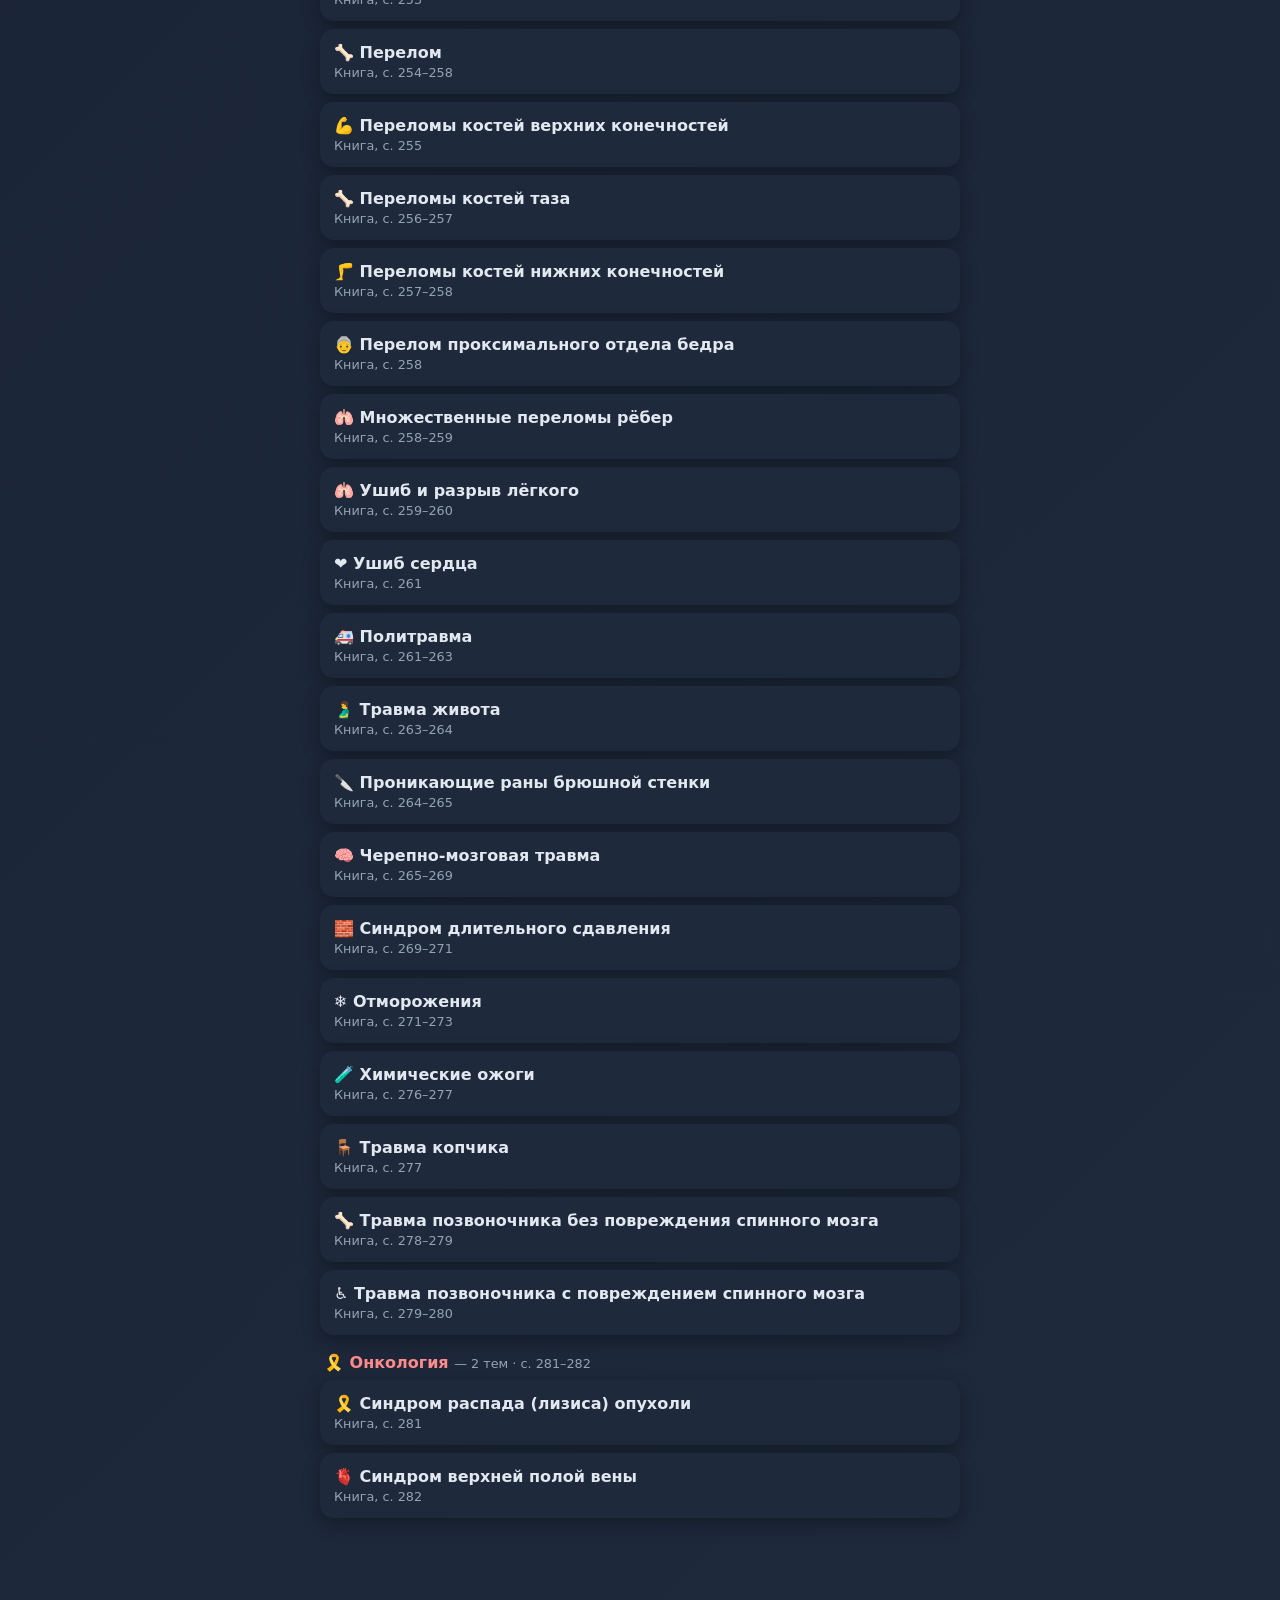
==== commit 55c6fe21: "Раздел «Онкология»" ====
--- a/index.html
+++ b/index.html
@@ -12,5 +12,5 @@
 <div class="tabs"><button data-t="topics" class="on">Разделы</button><button data-t="drugs">Препараты</button><button data-t="disc">Расхождения</button><button data-t="calc">Калькулятор</button></div>
 <div id="view"></div>
 </div>
-<script src="data/chapters.js"></script><script src="data/topics/hyperemesis.js"></script><script src="data/topics/preeclampsia.js"></script><script src="data/topics/prom.js"></script><script src="data/topics/placenta_previa.js"></script><script src="data/topics/abruption.js"></script><script src="data/topics/amniotic_embolism.js"></script><script src="data/topics/pph.js"></script><script src="data/topics/dysmenorrhea.js"></script><script src="data/topics/ovarian_apoplexy.js"></script><script src="data/topics/bartholinitis.js"></script><script src="data/topics/ectopic.js"></script><script src="data/topics/miscarriage.js"></script><script src="data/topics/salpingoophoritis.js"></script><script src="data/topics/ovarian_torsion.js"></script><script src="data/topics/pelvioperitonitis.js"></script><script src="data/topics/anaphylaxis.js"></script><script src="data/topics/urticaria_gen.js"></script><script src="data/topics/urticaria_local.js"></script><script src="data/topics/angioedema.js"></script><script src="data/topics/toxicoderma.js"></script><script src="data/topics/lyell_sjs.js"></script><script src="data/topics/tonsillitis.js"></script><script src="data/topics/botulism.js"></script><script src="data/topics/varicella.js"></script><script src="data/topics/hfrs.js"></script><script src="data/topics/herpes.js"></script><script src="data/topics/influenza.js"></script><script src="data/topics/mononucleosis.js"></script><script src="data/topics/arvi.js"></script><script src="data/topics/croup.js"></script><script src="data/topics/dysentery.js"></script><script src="data/topics/diphtheria.js"></script><script src="data/topics/tick_encephalitis.js"></script><script src="data/topics/covid.js"></script><script src="data/topics/measles.js"></script><script src="data/topics/leptospirosis.js"></script><script src="data/topics/malaria.js"></script><script src="data/topics/meningococcal.js"></script><script src="data/topics/food_toxicoinfection.js"></script><script src="data/topics/hepatitis.js"></script><script src="data/topics/pseudotuberculosis.js"></script><script src="data/topics/rotavirus.js"></script><script src="data/topics/salmonellosis.js"></script><script src="data/topics/scarlet_fever.js"></script><script src="data/topics/cholera.js"></script><script src="data/topics/febrile_seizures.js"></script><script src="data/topics/cercariasis.js"></script><script src="data/topics/erysipelas.js"></script><script src="data/topics/hiv.js"></script><script src="data/topics/htn-crisis.js"></script><script src="data/topics/aortic.js"></script><script src="data/topics/acs.js"></script><script src="data/topics/tachy.js"></script><script src="data/topics/brady.js"></script><script src="data/topics/alhf.js"></script><script src="data/topics/pe.js"></script><script src="data/topics/endocarditis.js"></script><script src="data/topics/cardioshock.js"></script><script src="data/topics/back_pain.js"></script><script src="data/topics/migraine.js"></script><script src="data/topics/facial_palsy.js"></script><script src="data/topics/migraine_status.js"></script><script src="data/topics/stroke.js"></script><script src="data/topics/gbs.js"></script><script src="data/topics/spinal_stroke.js"></script><script src="data/topics/vertebral_artery.js"></script><script src="data/topics/seizures.js"></script><script src="data/topics/amphetamine.js"></script><script src="data/topics/disulfiram_reaction.js"></script><script src="data/topics/alcohol_withdrawal.js"></script><script src="data/topics/depression.js"></script><script src="data/topics/ptsd.js"></script><script src="data/topics/agitation.js"></script><script src="data/topics/suicide.js"></script><script src="data/topics/schizophrenia.js"></script><script src="data/topics/oligophrenia.js"></script><script src="data/topics/opioid_withdrawal.js"></script><script src="data/topics/alcohol_coma.js"></script><script src="data/topics/coma.js"></script><script src="data/topics/dka.js"></script><script src="data/topics/hhs.js"></script><script src="data/topics/hypoglycemia.js"></script><script src="data/topics/opioid_coma.js"></script><script src="data/topics/hepatic_coma.js"></script><script src="data/topics/strangulation.js"></script><script src="data/topics/hypothermia.js"></script><script src="data/topics/heat_cramps_syncope.js"></script><script src="data/topics/heat_stroke.js"></script><script src="data/topics/drowning.js"></script><script src="data/topics/electrical_injury.js"></script><script src="data/topics/hemorrhagic_shock.js"></script><script src="data/topics/dehydration_shock.js"></script><script src="data/topics/burn_shock.js"></script><script src="data/topics/septic_shock.js"></script><script src="data/topics/traumatic_shock.js"></script><script src="data/topics/cpr.js"></script><script src="data/topics/post_resuscitation.js"></script><script src="data/topics/drug_hypotension.js"></script><script src="data/topics/diabetes_decomp.js"></script><script src="data/topics/thyrotoxic_crisis.js"></script><script src="data/topics/syncope.js"></script><script src="data/topics/pneumonia.js"></script><script src="data/topics/asthma.js"></script><script src="data/topics/copd.js"></script><script src="data/topics/vegetative_crisis.js"></script><script src="data/topics/poisoning.js"></script><script src="data/topics/methanol.js"></script><script src="data/topics/ethylene_glycol.js"></script><script src="data/topics/carbon_monoxide.js"></script><script src="data/topics/veratrum.js"></script><script src="data/topics/viper_bite.js"></script><script src="data/topics/acetic_acid.js"></script><script src="data/topics/beta_blocker_od.js"></script><script src="data/topics/ccb_od.js"></script><script src="data/topics/acei_od.js"></script><script src="data/topics/clonidine_od.js"></script><script src="data/topics/benzo_od.js"></script><script src="data/topics/isoniazid_od.js"></script><script src="data/topics/death_cap.js"></script><script src="data/topics/fly_agaric.js"></script><script src="data/topics/gyromitra.js"></script><script src="data/topics/methemoglobin.js"></script><script src="data/topics/nicotine.js"></script><script src="data/topics/organophosphate.js"></script><script src="data/topics/gasoline.js"></script><script src="data/topics/burns.js"></script><script src="data/topics/bleeding.js"></script><script src="data/topics/wounds.js"></script><script src="data/topics/contusion.js"></script><script src="data/topics/ligament_injury.js"></script><script src="data/topics/achilles_rupture.js"></script><script src="data/topics/tenosynovitis.js"></script><script src="data/topics/dislocation.js"></script><script src="data/topics/knee_hemarthrosis.js"></script><script src="data/topics/fracture.js"></script><script src="data/topics/upper_limb_fx.js"></script><script src="data/topics/pelvic_fx.js"></script><script src="data/topics/lower_limb_fx.js"></script><script src="data/topics/hip_fx.js"></script><script src="data/topics/rib_fx.js"></script><script src="data/topics/lung_contusion.js"></script><script src="data/topics/cardiac_contusion.js"></script><script src="data/topics/polytrauma.js"></script><script src="data/topics/abdominal_trauma.js"></script><script src="data/topics/abdominal_wound.js"></script><script src="data/topics/tbi.js"></script><script src="data/topics/crush_syndrome.js"></script><script src="data/topics/frostbite.js"></script><script src="data/topics/chemical_burns.js"></script><script src="data/topics/coccyx_injury.js"></script><script src="data/topics/spine_injury.js"></script><script src="data/topics/spinal_cord_injury.js"></script><script src="data/drugs.js"></script><script src="data/discrepancies.js"></script><script src="app.js"></script>
+<script src="data/chapters.js"></script><script src="data/topics/hyperemesis.js"></script><script src="data/topics/preeclampsia.js"></script><script src="data/topics/prom.js"></script><script src="data/topics/placenta_previa.js"></script><script src="data/topics/abruption.js"></script><script src="data/topics/amniotic_embolism.js"></script><script src="data/topics/pph.js"></script><script src="data/topics/dysmenorrhea.js"></script><script src="data/topics/ovarian_apoplexy.js"></script><script src="data/topics/bartholinitis.js"></script><script src="data/topics/ectopic.js"></script><script src="data/topics/miscarriage.js"></script><script src="data/topics/salpingoophoritis.js"></script><script src="data/topics/ovarian_torsion.js"></script><script src="data/topics/pelvioperitonitis.js"></script><script src="data/topics/anaphylaxis.js"></script><script src="data/topics/urticaria_gen.js"></script><script src="data/topics/urticaria_local.js"></script><script src="data/topics/angioedema.js"></script><script src="data/topics/toxicoderma.js"></script><script src="data/topics/lyell_sjs.js"></script><script src="data/topics/tonsillitis.js"></script><script src="data/topics/botulism.js"></script><script src="data/topics/varicella.js"></script><script src="data/topics/hfrs.js"></script><script src="data/topics/herpes.js"></script><script src="data/topics/influenza.js"></script><script src="data/topics/mononucleosis.js"></script><script src="data/topics/arvi.js"></script><script src="data/topics/croup.js"></script><script src="data/topics/dysentery.js"></script><script src="data/topics/diphtheria.js"></script><script src="data/topics/tick_encephalitis.js"></script><script src="data/topics/covid.js"></script><script src="data/topics/measles.js"></script><script src="data/topics/leptospirosis.js"></script><script src="data/topics/malaria.js"></script><script src="data/topics/meningococcal.js"></script><script src="data/topics/food_toxicoinfection.js"></script><script src="data/topics/hepatitis.js"></script><script src="data/topics/pseudotuberculosis.js"></script><script src="data/topics/rotavirus.js"></script><script src="data/topics/salmonellosis.js"></script><script src="data/topics/scarlet_fever.js"></script><script src="data/topics/cholera.js"></script><script src="data/topics/febrile_seizures.js"></script><script src="data/topics/cercariasis.js"></script><script src="data/topics/erysipelas.js"></script><script src="data/topics/hiv.js"></script><script src="data/topics/htn-crisis.js"></script><script src="data/topics/aortic.js"></script><script src="data/topics/acs.js"></script><script src="data/topics/tachy.js"></script><script src="data/topics/brady.js"></script><script src="data/topics/alhf.js"></script><script src="data/topics/pe.js"></script><script src="data/topics/endocarditis.js"></script><script src="data/topics/cardioshock.js"></script><script src="data/topics/back_pain.js"></script><script src="data/topics/migraine.js"></script><script src="data/topics/facial_palsy.js"></script><script src="data/topics/migraine_status.js"></script><script src="data/topics/stroke.js"></script><script src="data/topics/gbs.js"></script><script src="data/topics/spinal_stroke.js"></script><script src="data/topics/vertebral_artery.js"></script><script src="data/topics/seizures.js"></script><script src="data/topics/amphetamine.js"></script><script src="data/topics/disulfiram_reaction.js"></script><script src="data/topics/alcohol_withdrawal.js"></script><script src="data/topics/depression.js"></script><script src="data/topics/ptsd.js"></script><script src="data/topics/agitation.js"></script><script src="data/topics/suicide.js"></script><script src="data/topics/schizophrenia.js"></script><script src="data/topics/oligophrenia.js"></script><script src="data/topics/opioid_withdrawal.js"></script><script src="data/topics/alcohol_coma.js"></script><script src="data/topics/coma.js"></script><script src="data/topics/dka.js"></script><script src="data/topics/hhs.js"></script><script src="data/topics/hypoglycemia.js"></script><script src="data/topics/opioid_coma.js"></script><script src="data/topics/hepatic_coma.js"></script><script src="data/topics/strangulation.js"></script><script src="data/topics/hypothermia.js"></script><script src="data/topics/heat_cramps_syncope.js"></script><script src="data/topics/heat_stroke.js"></script><script src="data/topics/drowning.js"></script><script src="data/topics/electrical_injury.js"></script><script src="data/topics/hemorrhagic_shock.js"></script><script src="data/topics/dehydration_shock.js"></script><script src="data/topics/burn_shock.js"></script><script src="data/topics/septic_shock.js"></script><script src="data/topics/traumatic_shock.js"></script><script src="data/topics/cpr.js"></script><script src="data/topics/post_resuscitation.js"></script><script src="data/topics/drug_hypotension.js"></script><script src="data/topics/diabetes_decomp.js"></script><script src="data/topics/thyrotoxic_crisis.js"></script><script src="data/topics/syncope.js"></script><script src="data/topics/pneumonia.js"></script><script src="data/topics/asthma.js"></script><script src="data/topics/copd.js"></script><script src="data/topics/vegetative_crisis.js"></script><script src="data/topics/poisoning.js"></script><script src="data/topics/methanol.js"></script><script src="data/topics/ethylene_glycol.js"></script><script src="data/topics/carbon_monoxide.js"></script><script src="data/topics/veratrum.js"></script><script src="data/topics/viper_bite.js"></script><script src="data/topics/acetic_acid.js"></script><script src="data/topics/beta_blocker_od.js"></script><script src="data/topics/ccb_od.js"></script><script src="data/topics/acei_od.js"></script><script src="data/topics/clonidine_od.js"></script><script src="data/topics/benzo_od.js"></script><script src="data/topics/isoniazid_od.js"></script><script src="data/topics/death_cap.js"></script><script src="data/topics/fly_agaric.js"></script><script src="data/topics/gyromitra.js"></script><script src="data/topics/methemoglobin.js"></script><script src="data/topics/nicotine.js"></script><script src="data/topics/organophosphate.js"></script><script src="data/topics/gasoline.js"></script><script src="data/topics/burns.js"></script><script src="data/topics/bleeding.js"></script><script src="data/topics/wounds.js"></script><script src="data/topics/contusion.js"></script><script src="data/topics/ligament_injury.js"></script><script src="data/topics/achilles_rupture.js"></script><script src="data/topics/tenosynovitis.js"></script><script src="data/topics/dislocation.js"></script><script src="data/topics/knee_hemarthrosis.js"></script><script src="data/topics/fracture.js"></script><script src="data/topics/upper_limb_fx.js"></script><script src="data/topics/pelvic_fx.js"></script><script src="data/topics/lower_limb_fx.js"></script><script src="data/topics/hip_fx.js"></script><script src="data/topics/rib_fx.js"></script><script src="data/topics/lung_contusion.js"></script><script src="data/topics/cardiac_contusion.js"></script><script src="data/topics/polytrauma.js"></script><script src="data/topics/abdominal_trauma.js"></script><script src="data/topics/abdominal_wound.js"></script><script src="data/topics/tbi.js"></script><script src="data/topics/crush_syndrome.js"></script><script src="data/topics/frostbite.js"></script><script src="data/topics/chemical_burns.js"></script><script src="data/topics/coccyx_injury.js"></script><script src="data/topics/spine_injury.js"></script><script src="data/topics/spinal_cord_injury.js"></script><script src="data/topics/tumor_lysis.js"></script><script src="data/topics/svc_syndrome.js"></script><script src="data/drugs.js"></script><script src="data/discrepancies.js"></script><script src="app.js"></script>
 </body></html>
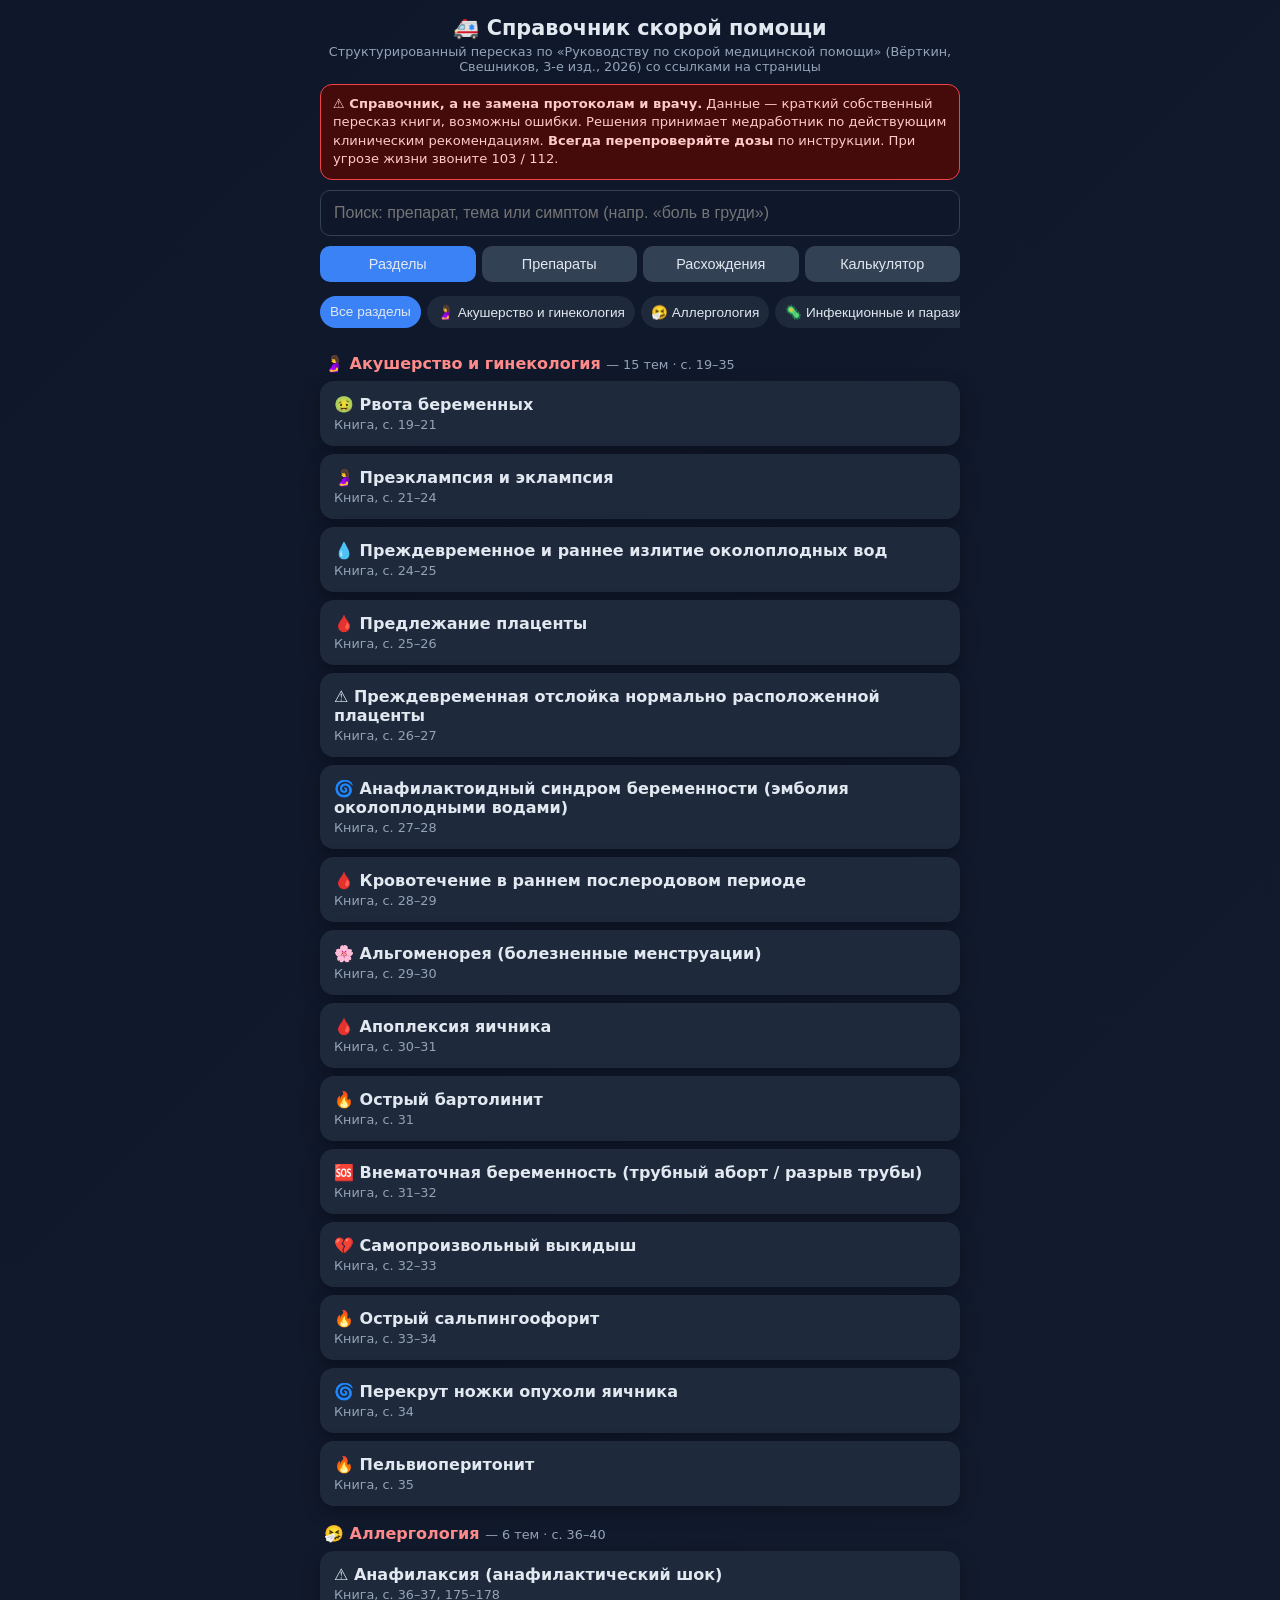
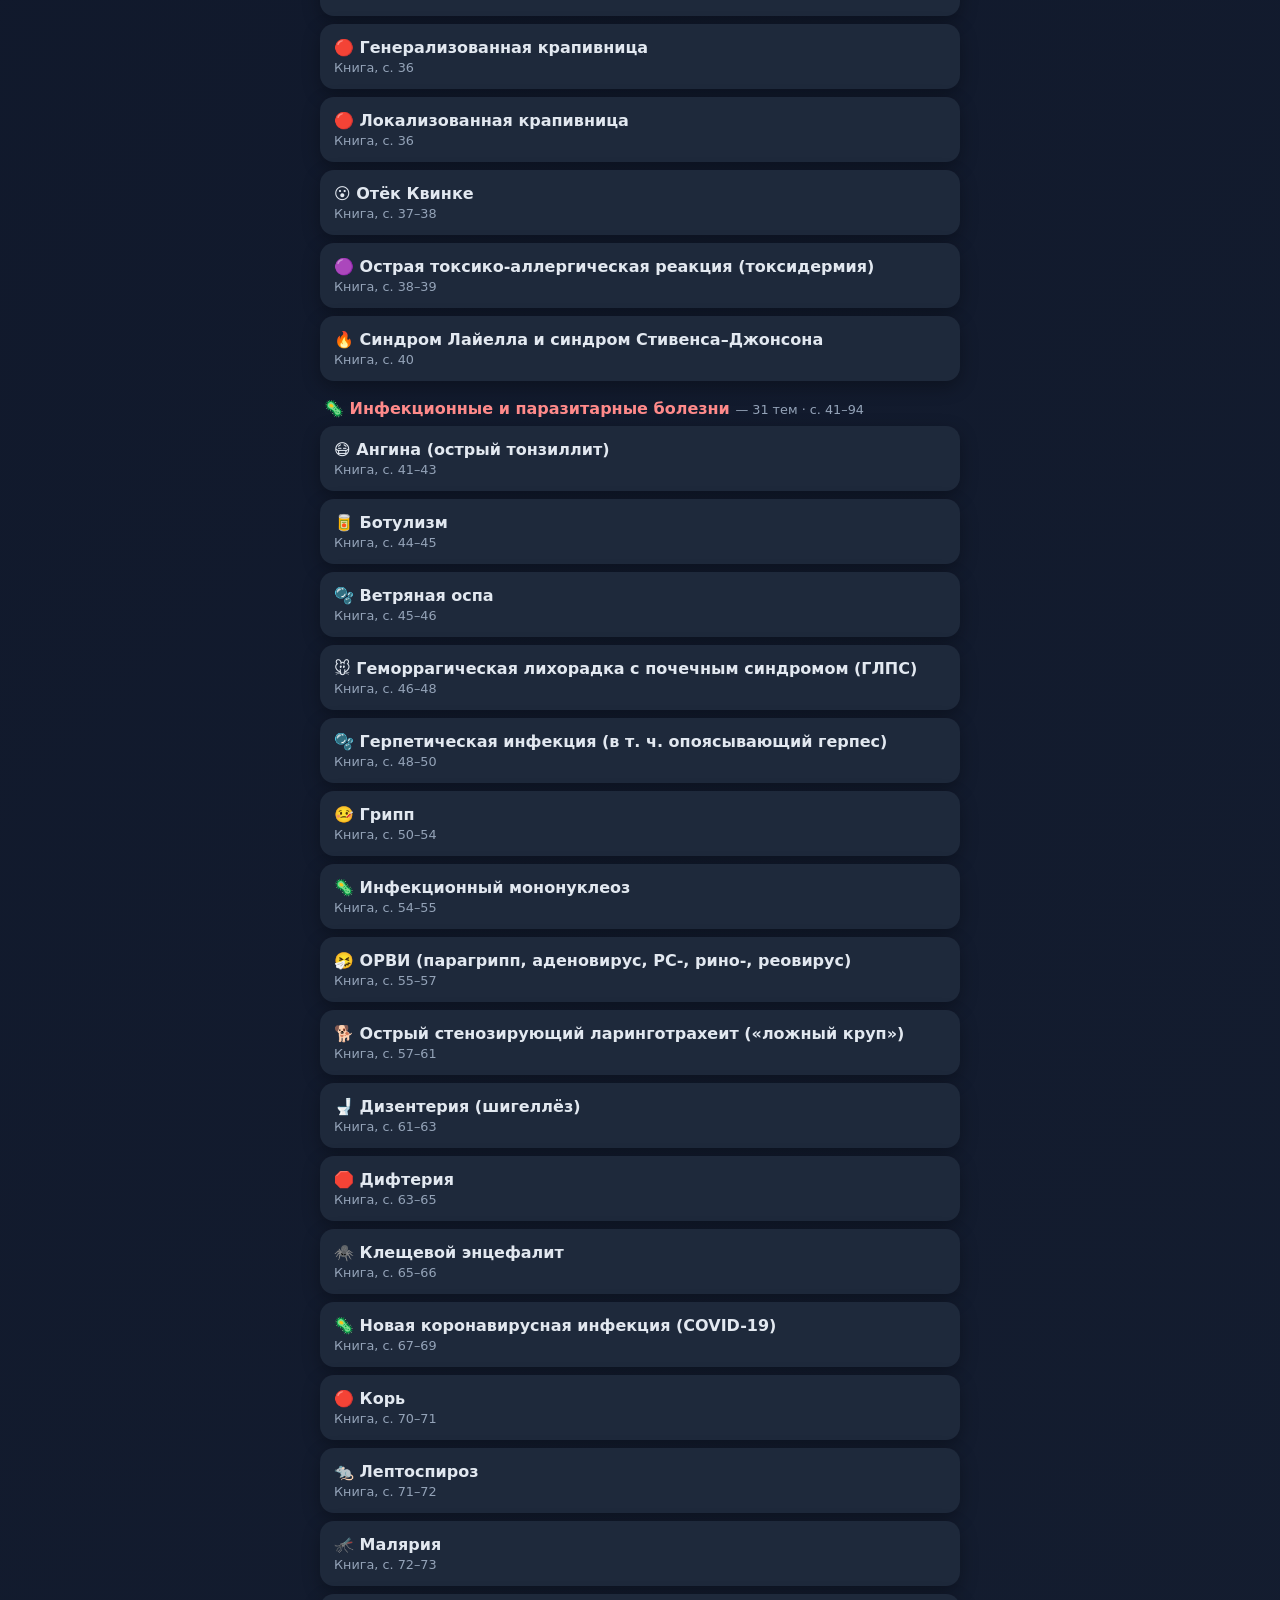
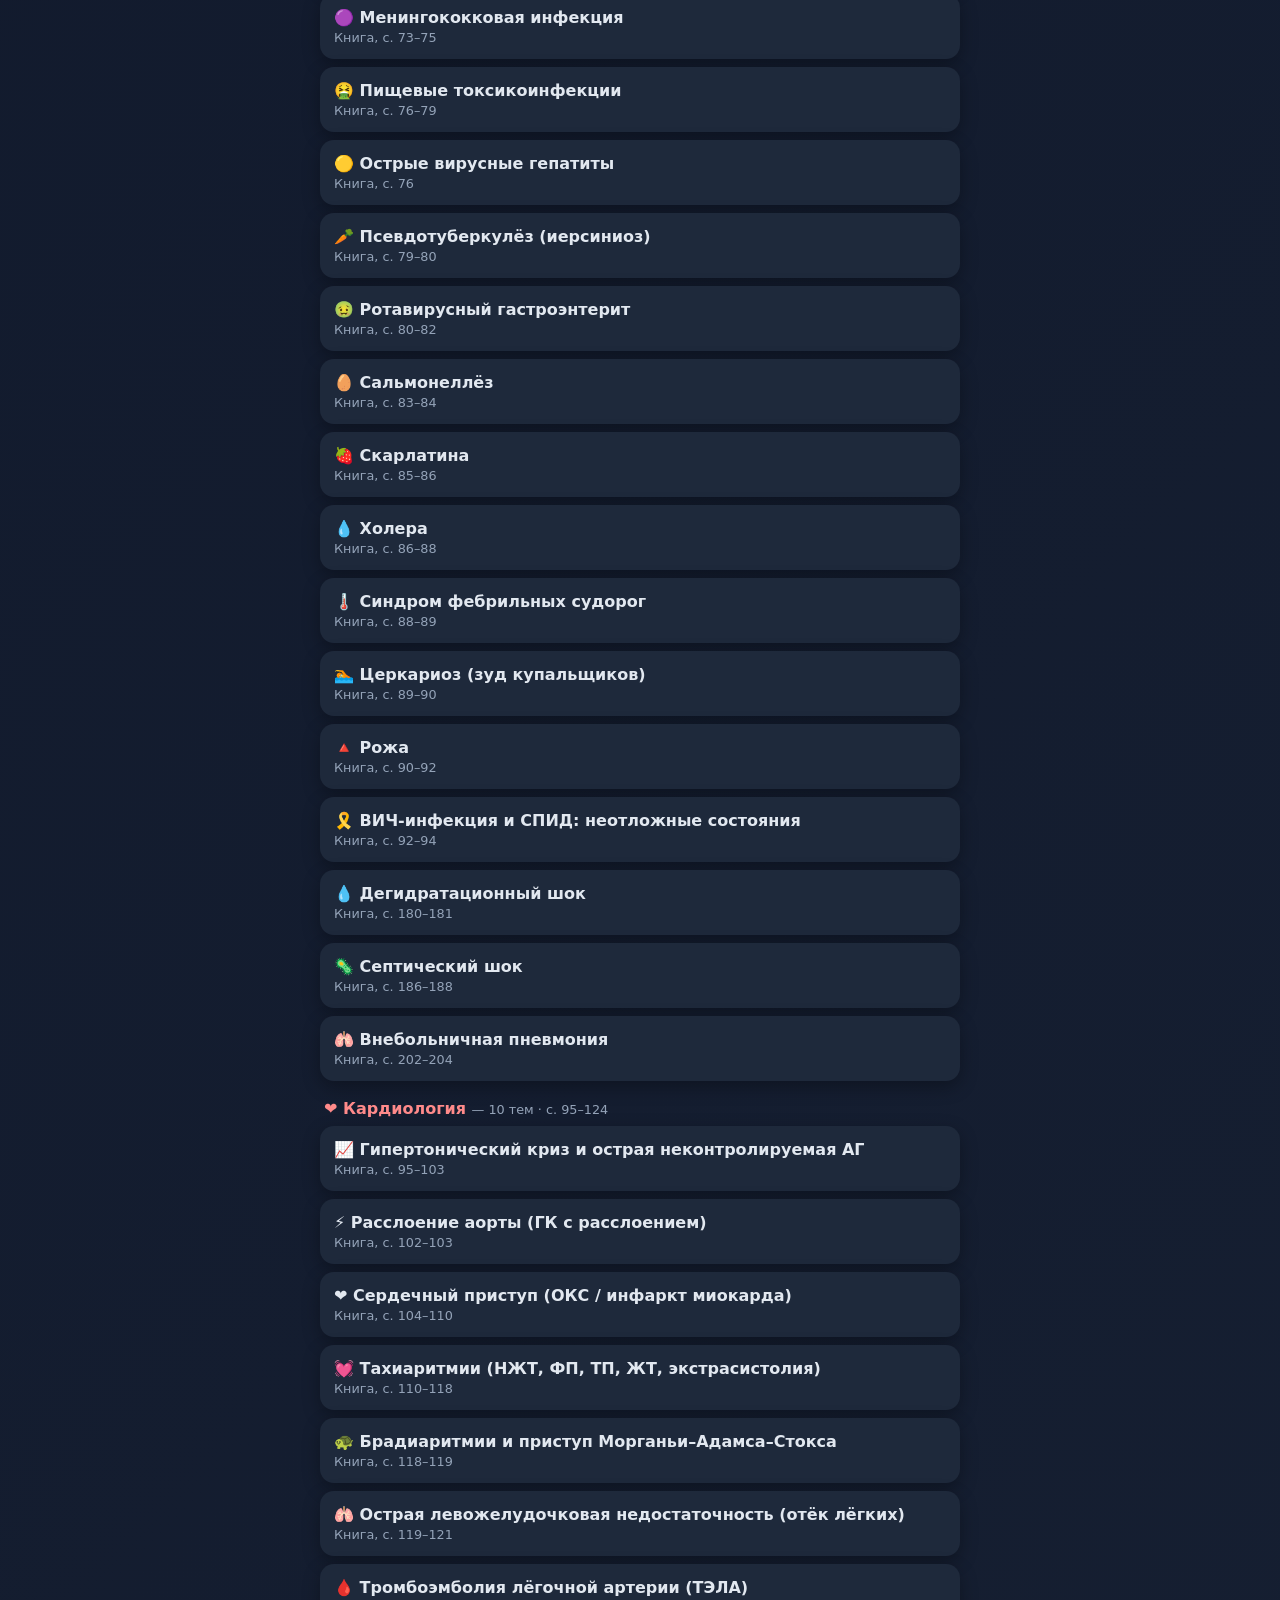
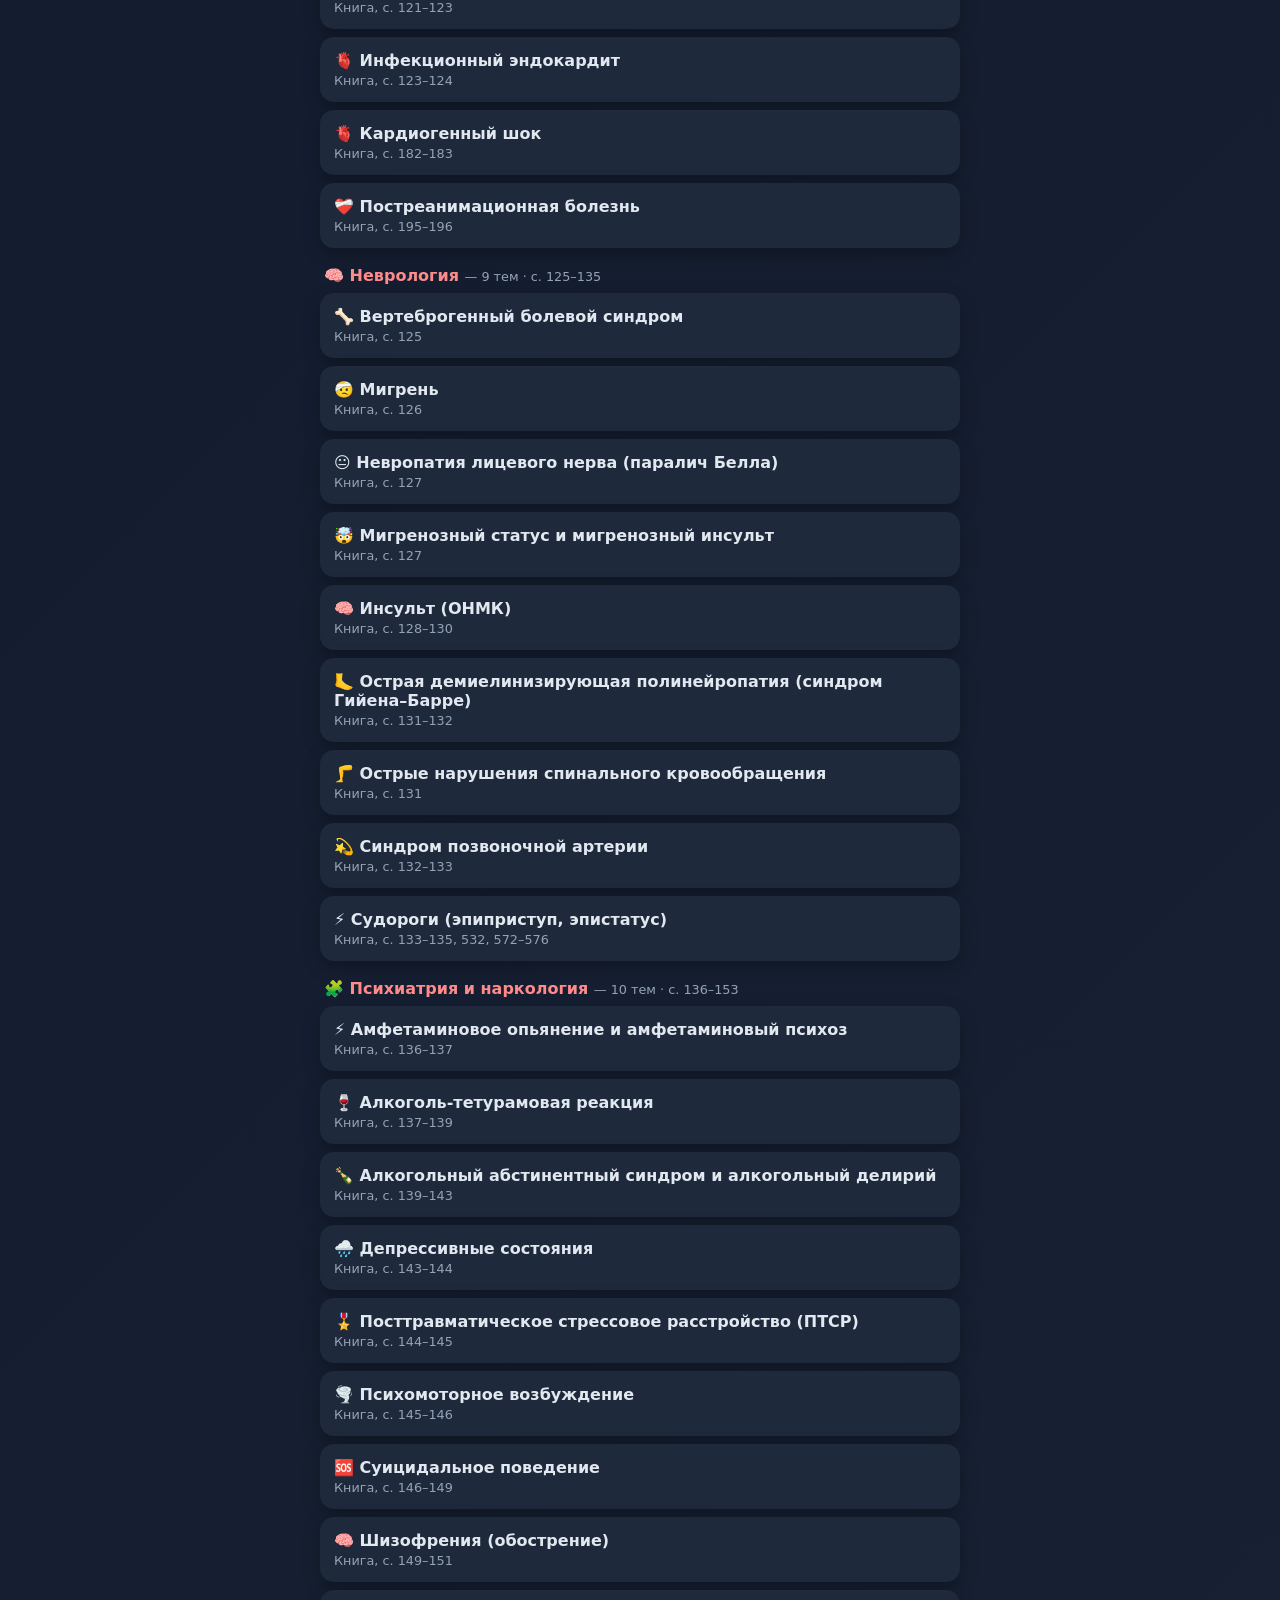
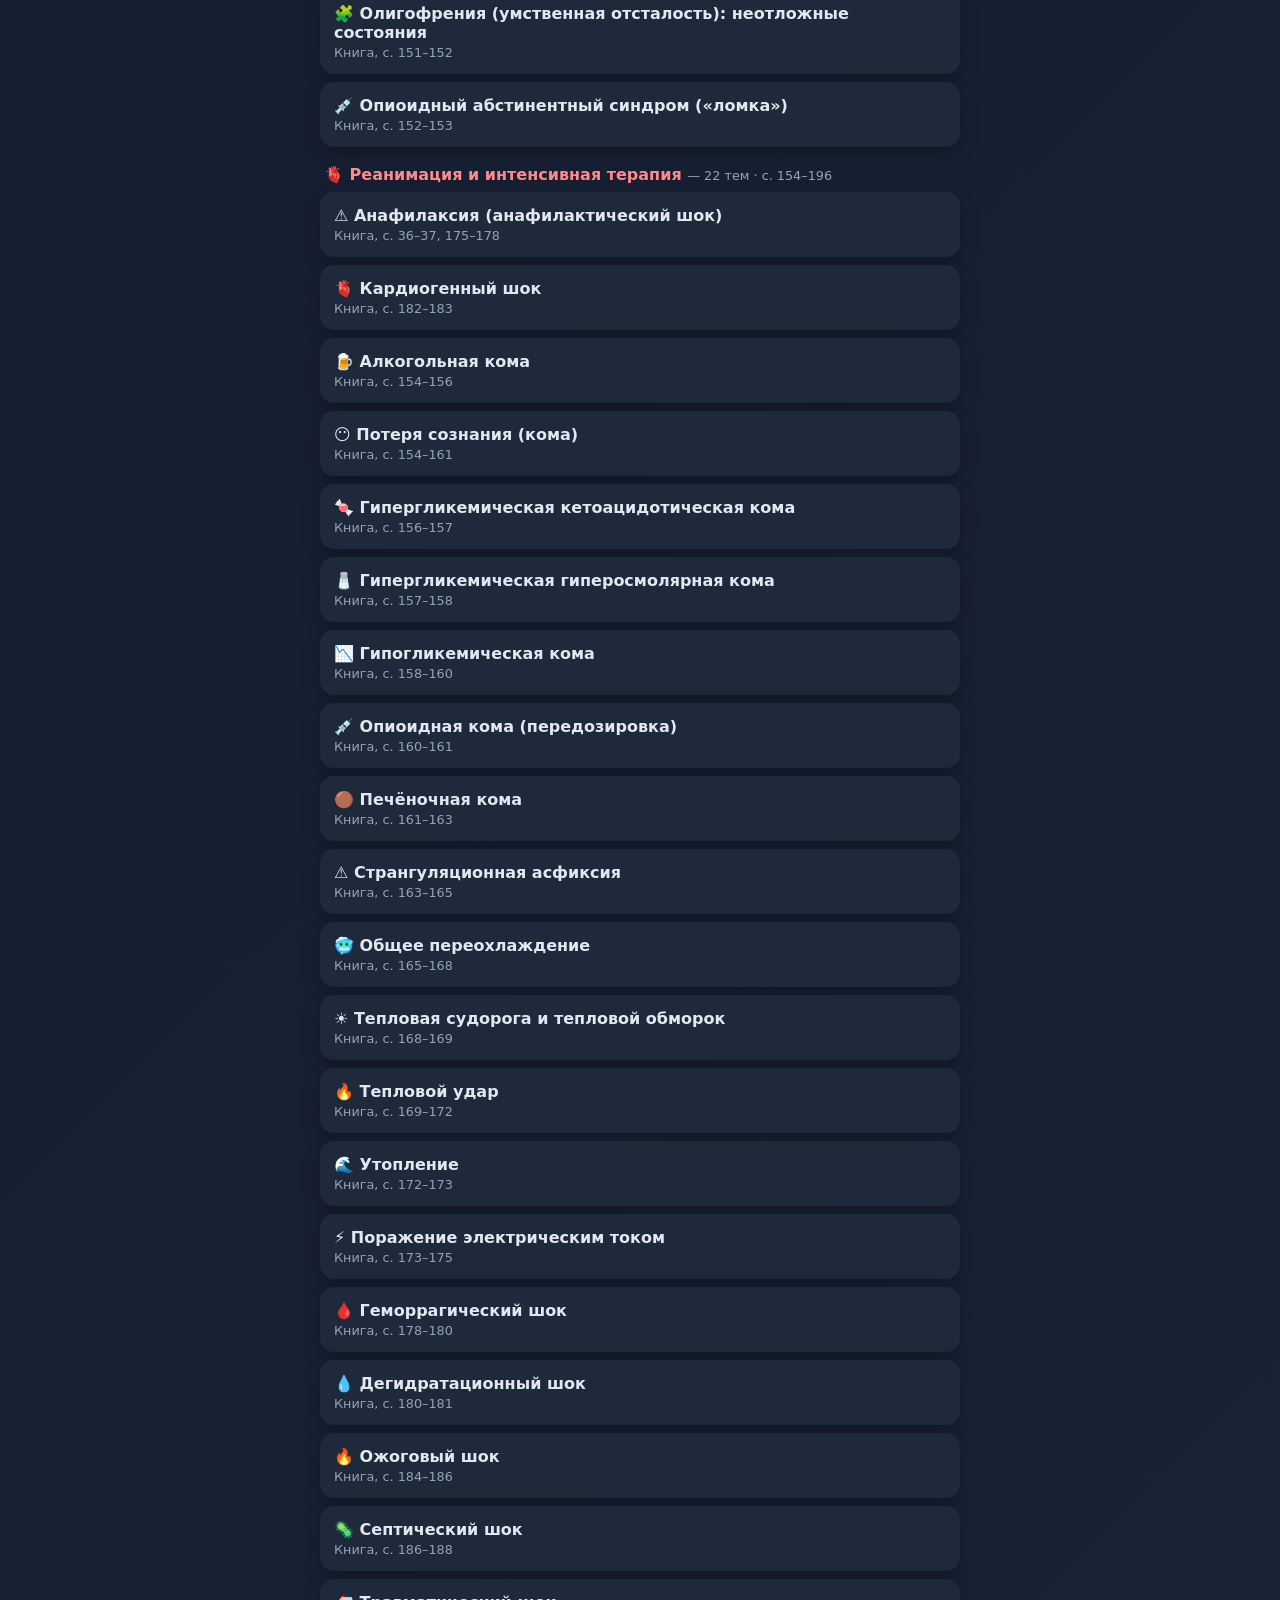
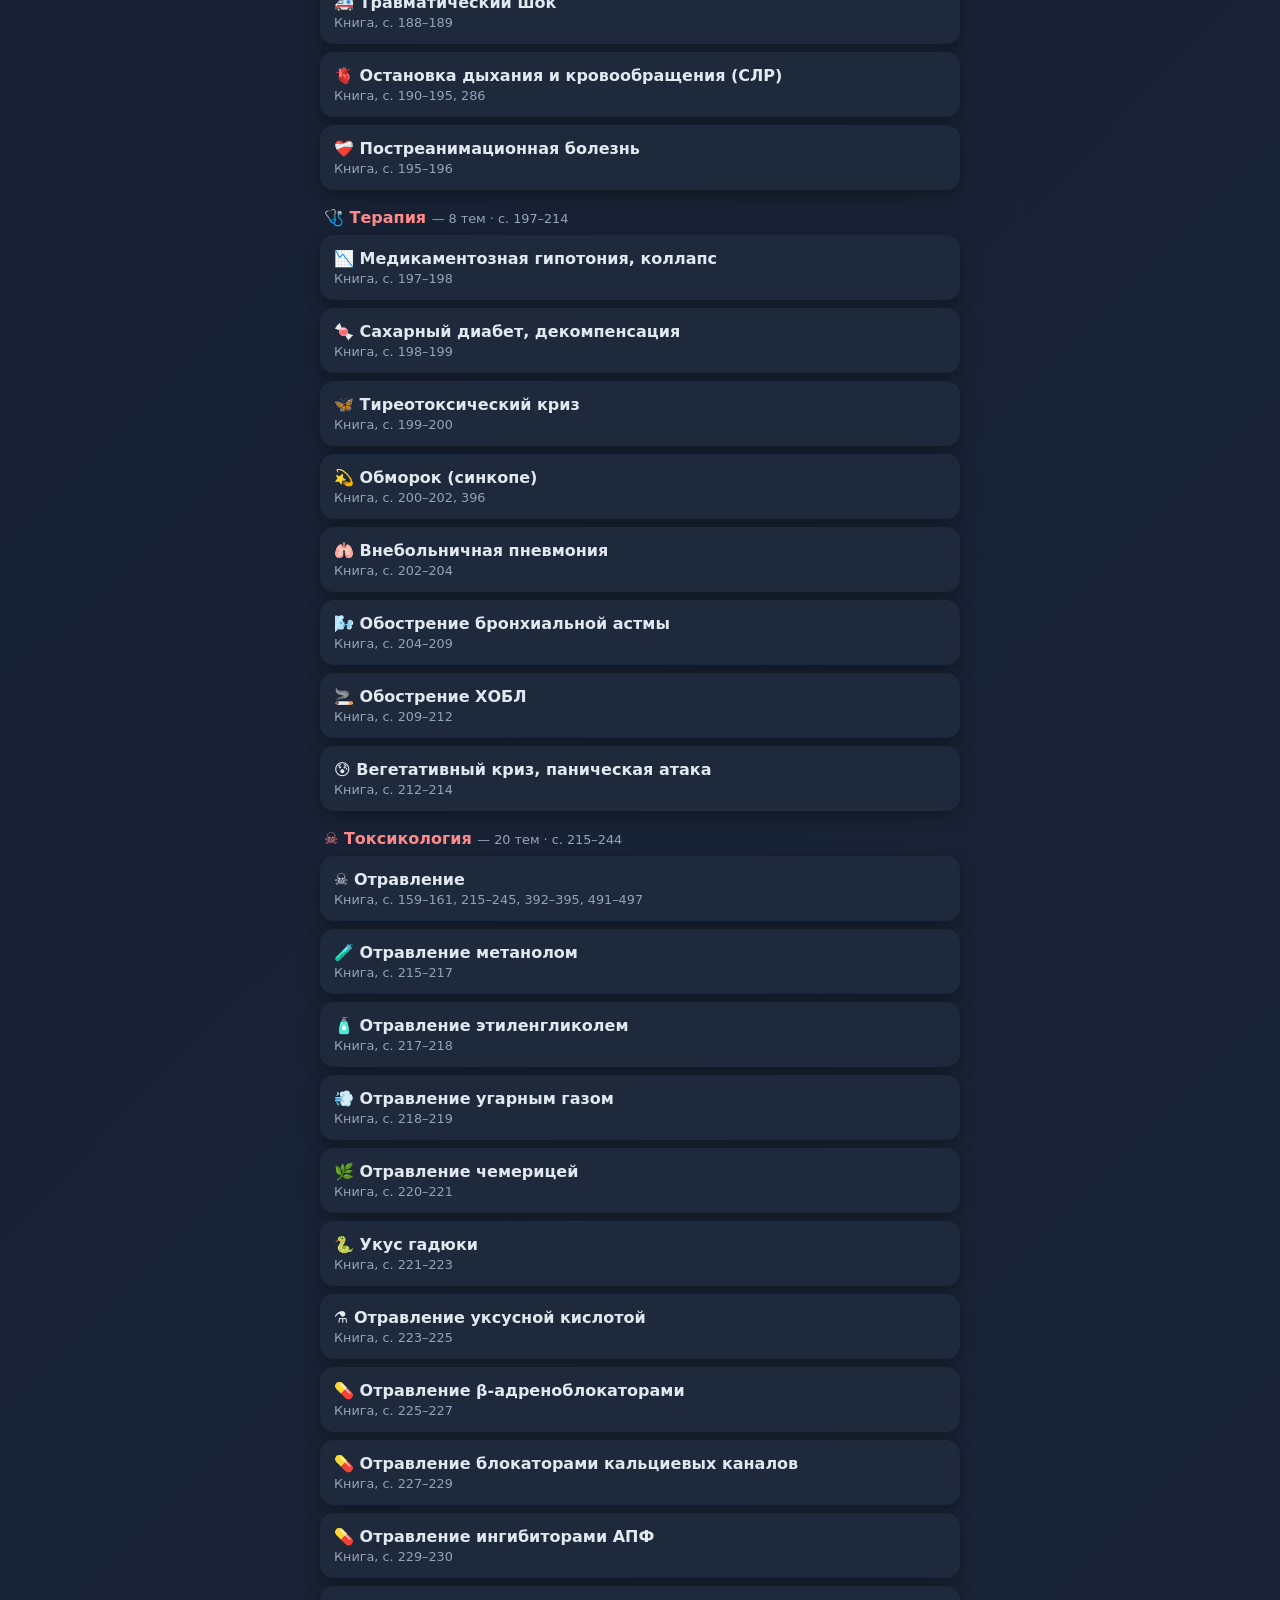
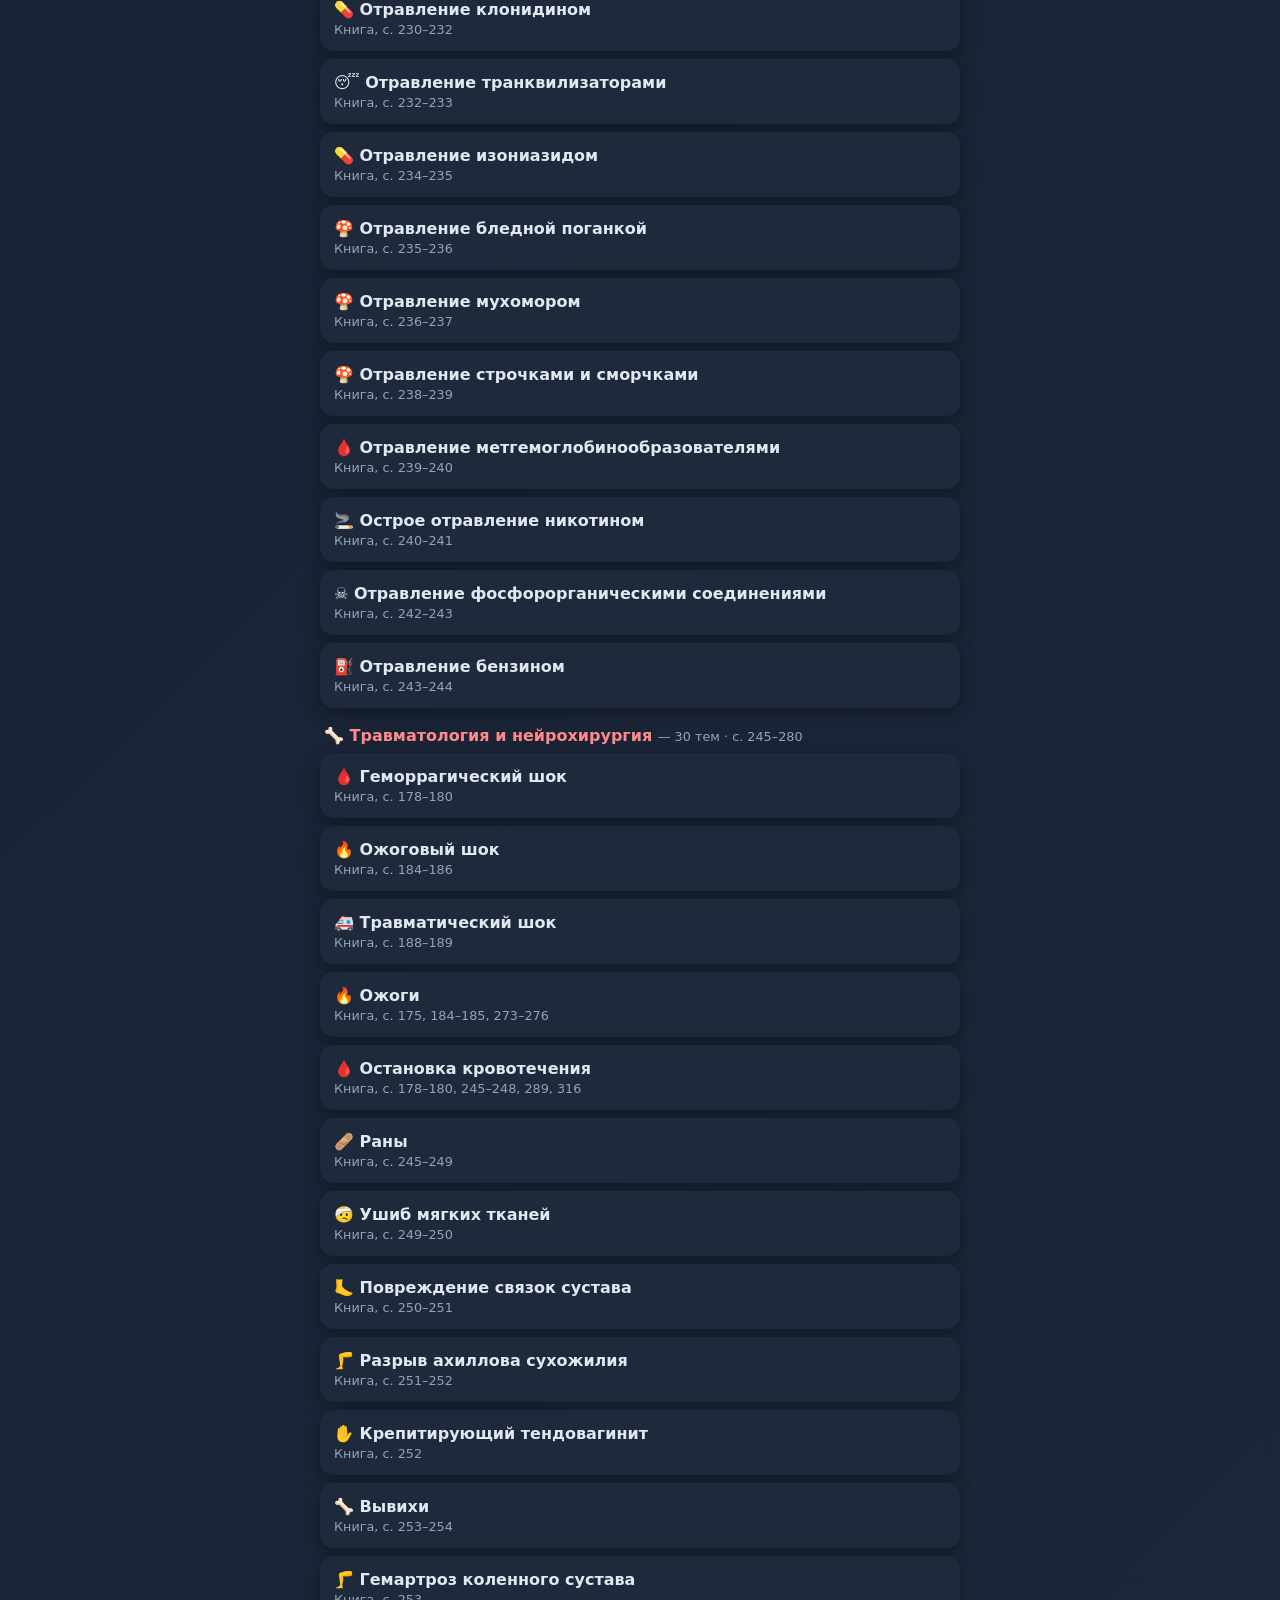
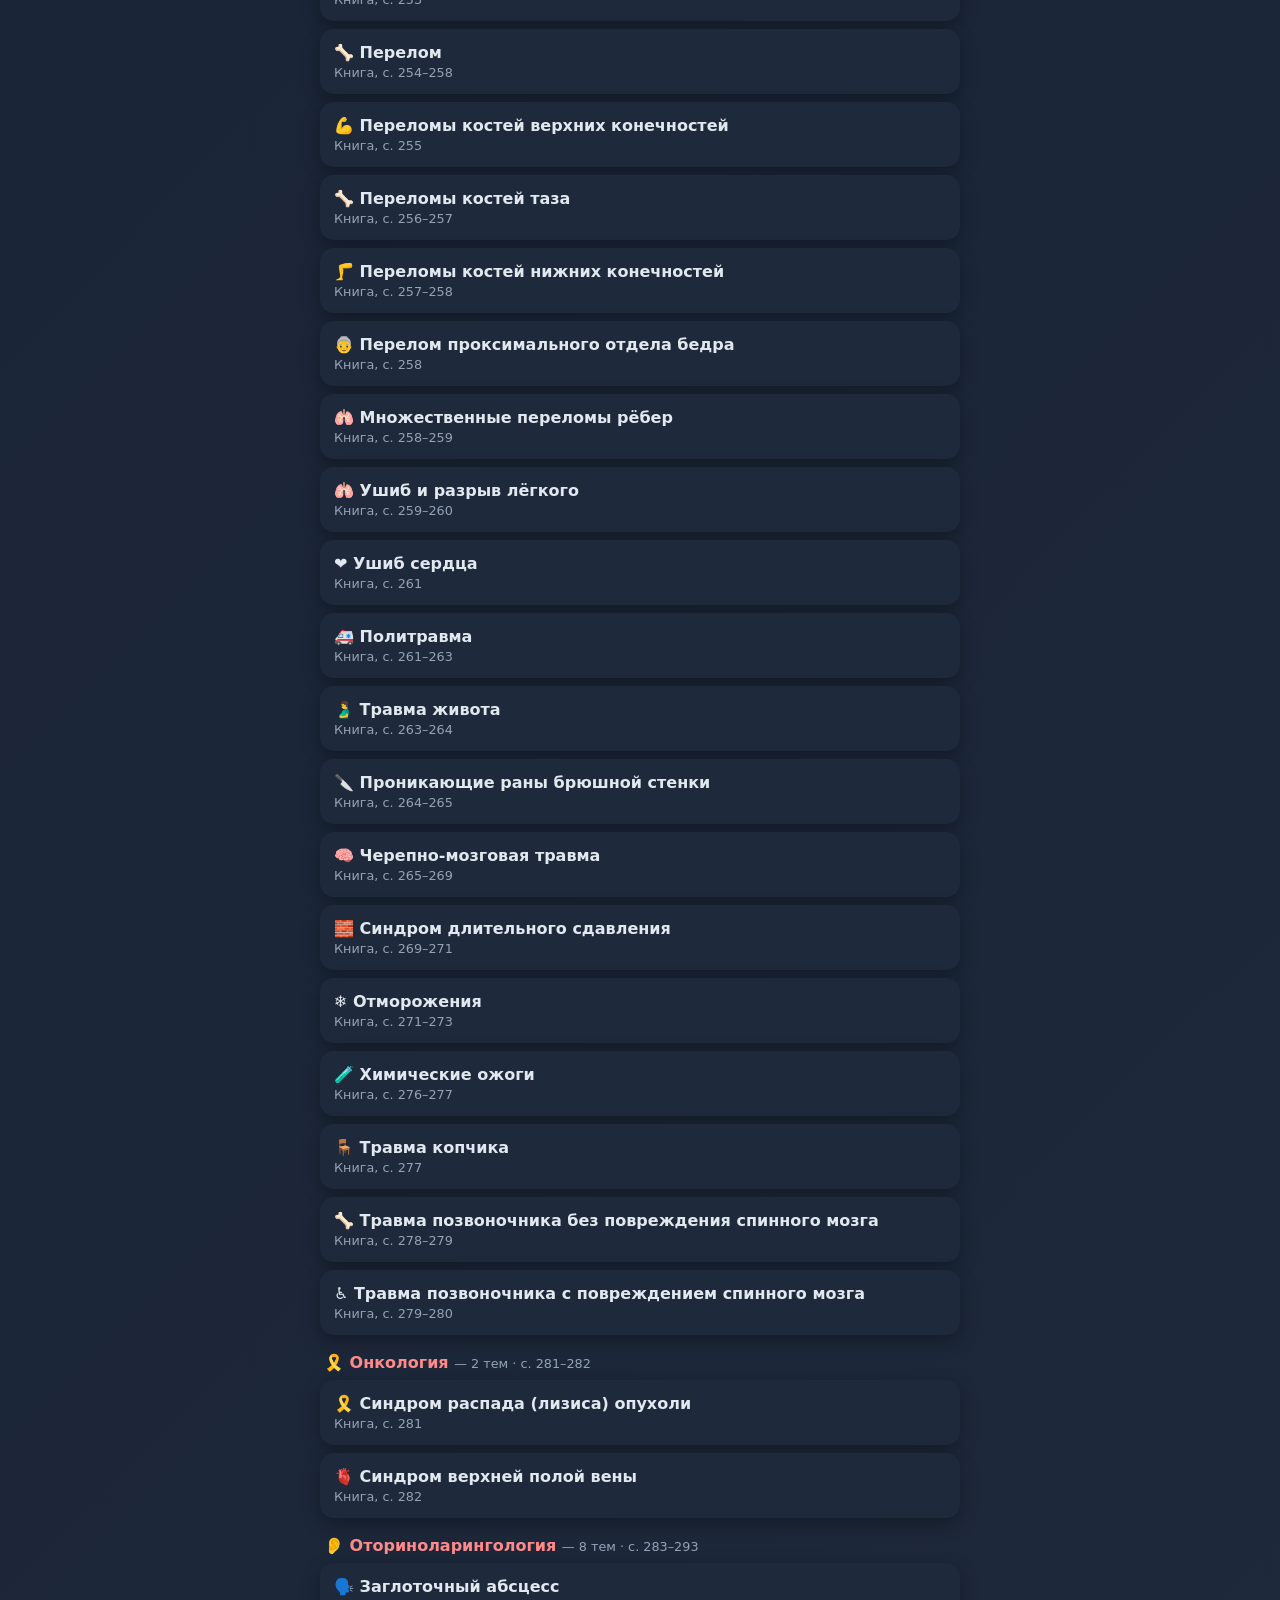
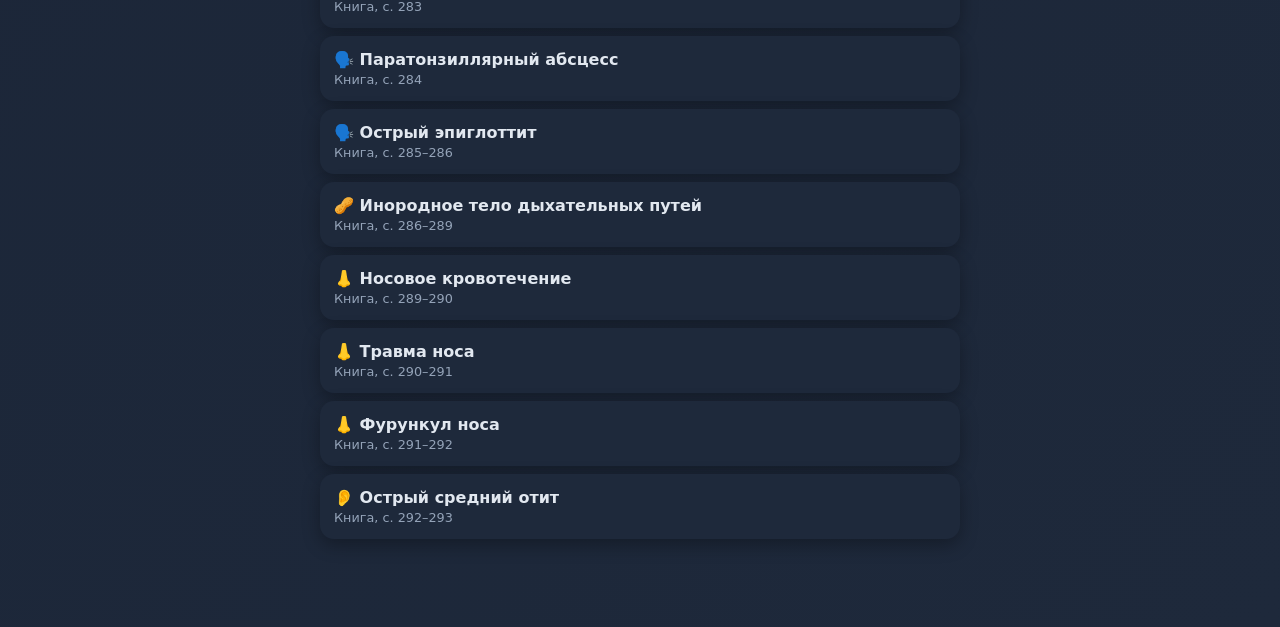
==== commit 2617c07e: "Раздел «Оториноларингология»" ====
--- a/index.html
+++ b/index.html
@@ -12,5 +12,5 @@
 <div class="tabs"><button data-t="topics" class="on">Разделы</button><button data-t="drugs">Препараты</button><button data-t="disc">Расхождения</button><button data-t="calc">Калькулятор</button></div>
 <div id="view"></div>
 </div>
-<script src="data/chapters.js"></script><script src="data/topics/hyperemesis.js"></script><script src="data/topics/preeclampsia.js"></script><script src="data/topics/prom.js"></script><script src="data/topics/placenta_previa.js"></script><script src="data/topics/abruption.js"></script><script src="data/topics/amniotic_embolism.js"></script><script src="data/topics/pph.js"></script><script src="data/topics/dysmenorrhea.js"></script><script src="data/topics/ovarian_apoplexy.js"></script><script src="data/topics/bartholinitis.js"></script><script src="data/topics/ectopic.js"></script><script src="data/topics/miscarriage.js"></script><script src="data/topics/salpingoophoritis.js"></script><script src="data/topics/ovarian_torsion.js"></script><script src="data/topics/pelvioperitonitis.js"></script><script src="data/topics/anaphylaxis.js"></script><script src="data/topics/urticaria_gen.js"></script><script src="data/topics/urticaria_local.js"></script><script src="data/topics/angioedema.js"></script><script src="data/topics/toxicoderma.js"></script><script src="data/topics/lyell_sjs.js"></script><script src="data/topics/tonsillitis.js"></script><script src="data/topics/botulism.js"></script><script src="data/topics/varicella.js"></script><script src="data/topics/hfrs.js"></script><script src="data/topics/herpes.js"></script><script src="data/topics/influenza.js"></script><script src="data/topics/mononucleosis.js"></script><script src="data/topics/arvi.js"></script><script src="data/topics/croup.js"></script><script src="data/topics/dysentery.js"></script><script src="data/topics/diphtheria.js"></script><script src="data/topics/tick_encephalitis.js"></script><script src="data/topics/covid.js"></script><script src="data/topics/measles.js"></script><script src="data/topics/leptospirosis.js"></script><script src="data/topics/malaria.js"></script><script src="data/topics/meningococcal.js"></script><script src="data/topics/food_toxicoinfection.js"></script><script src="data/topics/hepatitis.js"></script><script src="data/topics/pseudotuberculosis.js"></script><script src="data/topics/rotavirus.js"></script><script src="data/topics/salmonellosis.js"></script><script src="data/topics/scarlet_fever.js"></script><script src="data/topics/cholera.js"></script><script src="data/topics/febrile_seizures.js"></script><script src="data/topics/cercariasis.js"></script><script src="data/topics/erysipelas.js"></script><script src="data/topics/hiv.js"></script><script src="data/topics/htn-crisis.js"></script><script src="data/topics/aortic.js"></script><script src="data/topics/acs.js"></script><script src="data/topics/tachy.js"></script><script src="data/topics/brady.js"></script><script src="data/topics/alhf.js"></script><script src="data/topics/pe.js"></script><script src="data/topics/endocarditis.js"></script><script src="data/topics/cardioshock.js"></script><script src="data/topics/back_pain.js"></script><script src="data/topics/migraine.js"></script><script src="data/topics/facial_palsy.js"></script><script src="data/topics/migraine_status.js"></script><script src="data/topics/stroke.js"></script><script src="data/topics/gbs.js"></script><script src="data/topics/spinal_stroke.js"></script><script src="data/topics/vertebral_artery.js"></script><script src="data/topics/seizures.js"></script><script src="data/topics/amphetamine.js"></script><script src="data/topics/disulfiram_reaction.js"></script><script src="data/topics/alcohol_withdrawal.js"></script><script src="data/topics/depression.js"></script><script src="data/topics/ptsd.js"></script><script src="data/topics/agitation.js"></script><script src="data/topics/suicide.js"></script><script src="data/topics/schizophrenia.js"></script><script src="data/topics/oligophrenia.js"></script><script src="data/topics/opioid_withdrawal.js"></script><script src="data/topics/alcohol_coma.js"></script><script src="data/topics/coma.js"></script><script src="data/topics/dka.js"></script><script src="data/topics/hhs.js"></script><script src="data/topics/hypoglycemia.js"></script><script src="data/topics/opioid_coma.js"></script><script src="data/topics/hepatic_coma.js"></script><script src="data/topics/strangulation.js"></script><script src="data/topics/hypothermia.js"></script><script src="data/topics/heat_cramps_syncope.js"></script><script src="data/topics/heat_stroke.js"></script><script src="data/topics/drowning.js"></script><script src="data/topics/electrical_injury.js"></script><script src="data/topics/hemorrhagic_shock.js"></script><script src="data/topics/dehydration_shock.js"></script><script src="data/topics/burn_shock.js"></script><script src="data/topics/septic_shock.js"></script><script src="data/topics/traumatic_shock.js"></script><script src="data/topics/cpr.js"></script><script src="data/topics/post_resuscitation.js"></script><script src="data/topics/drug_hypotension.js"></script><script src="data/topics/diabetes_decomp.js"></script><script src="data/topics/thyrotoxic_crisis.js"></script><script src="data/topics/syncope.js"></script><script src="data/topics/pneumonia.js"></script><script src="data/topics/asthma.js"></script><script src="data/topics/copd.js"></script><script src="data/topics/vegetative_crisis.js"></script><script src="data/topics/poisoning.js"></script><script src="data/topics/methanol.js"></script><script src="data/topics/ethylene_glycol.js"></script><script src="data/topics/carbon_monoxide.js"></script><script src="data/topics/veratrum.js"></script><script src="data/topics/viper_bite.js"></script><script src="data/topics/acetic_acid.js"></script><script src="data/topics/beta_blocker_od.js"></script><script src="data/topics/ccb_od.js"></script><script src="data/topics/acei_od.js"></script><script src="data/topics/clonidine_od.js"></script><script src="data/topics/benzo_od.js"></script><script src="data/topics/isoniazid_od.js"></script><script src="data/topics/death_cap.js"></script><script src="data/topics/fly_agaric.js"></script><script src="data/topics/gyromitra.js"></script><script src="data/topics/methemoglobin.js"></script><script src="data/topics/nicotine.js"></script><script src="data/topics/organophosphate.js"></script><script src="data/topics/gasoline.js"></script><script src="data/topics/burns.js"></script><script src="data/topics/bleeding.js"></script><script src="data/topics/wounds.js"></script><script src="data/topics/contusion.js"></script><script src="data/topics/ligament_injury.js"></script><script src="data/topics/achilles_rupture.js"></script><script src="data/topics/tenosynovitis.js"></script><script src="data/topics/dislocation.js"></script><script src="data/topics/knee_hemarthrosis.js"></script><script src="data/topics/fracture.js"></script><script src="data/topics/upper_limb_fx.js"></script><script src="data/topics/pelvic_fx.js"></script><script src="data/topics/lower_limb_fx.js"></script><script src="data/topics/hip_fx.js"></script><script src="data/topics/rib_fx.js"></script><script src="data/topics/lung_contusion.js"></script><script src="data/topics/cardiac_contusion.js"></script><script src="data/topics/polytrauma.js"></script><script src="data/topics/abdominal_trauma.js"></script><script src="data/topics/abdominal_wound.js"></script><script src="data/topics/tbi.js"></script><script src="data/topics/crush_syndrome.js"></script><script src="data/topics/frostbite.js"></script><script src="data/topics/chemical_burns.js"></script><script src="data/topics/coccyx_injury.js"></script><script src="data/topics/spine_injury.js"></script><script src="data/topics/spinal_cord_injury.js"></script><script src="data/topics/tumor_lysis.js"></script><script src="data/topics/svc_syndrome.js"></script><script src="data/drugs.js"></script><script src="data/discrepancies.js"></script><script src="app.js"></script>
+<script src="data/chapters.js"></script><script src="data/topics/hyperemesis.js"></script><script src="data/topics/preeclampsia.js"></script><script src="data/topics/prom.js"></script><script src="data/topics/placenta_previa.js"></script><script src="data/topics/abruption.js"></script><script src="data/topics/amniotic_embolism.js"></script><script src="data/topics/pph.js"></script><script src="data/topics/dysmenorrhea.js"></script><script src="data/topics/ovarian_apoplexy.js"></script><script src="data/topics/bartholinitis.js"></script><script src="data/topics/ectopic.js"></script><script src="data/topics/miscarriage.js"></script><script src="data/topics/salpingoophoritis.js"></script><script src="data/topics/ovarian_torsion.js"></script><script src="data/topics/pelvioperitonitis.js"></script><script src="data/topics/anaphylaxis.js"></script><script src="data/topics/urticaria_gen.js"></script><script src="data/topics/urticaria_local.js"></script><script src="data/topics/angioedema.js"></script><script src="data/topics/toxicoderma.js"></script><script src="data/topics/lyell_sjs.js"></script><script src="data/topics/tonsillitis.js"></script><script src="data/topics/botulism.js"></script><script src="data/topics/varicella.js"></script><script src="data/topics/hfrs.js"></script><script src="data/topics/herpes.js"></script><script src="data/topics/influenza.js"></script><script src="data/topics/mononucleosis.js"></script><script src="data/topics/arvi.js"></script><script src="data/topics/croup.js"></script><script src="data/topics/dysentery.js"></script><script src="data/topics/diphtheria.js"></script><script src="data/topics/tick_encephalitis.js"></script><script src="data/topics/covid.js"></script><script src="data/topics/measles.js"></script><script src="data/topics/leptospirosis.js"></script><script src="data/topics/malaria.js"></script><script src="data/topics/meningococcal.js"></script><script src="data/topics/food_toxicoinfection.js"></script><script src="data/topics/hepatitis.js"></script><script src="data/topics/pseudotuberculosis.js"></script><script src="data/topics/rotavirus.js"></script><script src="data/topics/salmonellosis.js"></script><script src="data/topics/scarlet_fever.js"></script><script src="data/topics/cholera.js"></script><script src="data/topics/febrile_seizures.js"></script><script src="data/topics/cercariasis.js"></script><script src="data/topics/erysipelas.js"></script><script src="data/topics/hiv.js"></script><script src="data/topics/htn-crisis.js"></script><script src="data/topics/aortic.js"></script><script src="data/topics/acs.js"></script><script src="data/topics/tachy.js"></script><script src="data/topics/brady.js"></script><script src="data/topics/alhf.js"></script><script src="data/topics/pe.js"></script><script src="data/topics/endocarditis.js"></script><script src="data/topics/cardioshock.js"></script><script src="data/topics/back_pain.js"></script><script src="data/topics/migraine.js"></script><script src="data/topics/facial_palsy.js"></script><script src="data/topics/migraine_status.js"></script><script src="data/topics/stroke.js"></script><script src="data/topics/gbs.js"></script><script src="data/topics/spinal_stroke.js"></script><script src="data/topics/vertebral_artery.js"></script><script src="data/topics/seizures.js"></script><script src="data/topics/amphetamine.js"></script><script src="data/topics/disulfiram_reaction.js"></script><script src="data/topics/alcohol_withdrawal.js"></script><script src="data/topics/depression.js"></script><script src="data/topics/ptsd.js"></script><script src="data/topics/agitation.js"></script><script src="data/topics/suicide.js"></script><script src="data/topics/schizophrenia.js"></script><script src="data/topics/oligophrenia.js"></script><script src="data/topics/opioid_withdrawal.js"></script><script src="data/topics/alcohol_coma.js"></script><script src="data/topics/coma.js"></script><script src="data/topics/dka.js"></script><script src="data/topics/hhs.js"></script><script src="data/topics/hypoglycemia.js"></script><script src="data/topics/opioid_coma.js"></script><script src="data/topics/hepatic_coma.js"></script><script src="data/topics/strangulation.js"></script><script src="data/topics/hypothermia.js"></script><script src="data/topics/heat_cramps_syncope.js"></script><script src="data/topics/heat_stroke.js"></script><script src="data/topics/drowning.js"></script><script src="data/topics/electrical_injury.js"></script><script src="data/topics/hemorrhagic_shock.js"></script><script src="data/topics/dehydration_shock.js"></script><script src="data/topics/burn_shock.js"></script><script src="data/topics/septic_shock.js"></script><script src="data/topics/traumatic_shock.js"></script><script src="data/topics/cpr.js"></script><script src="data/topics/post_resuscitation.js"></script><script src="data/topics/drug_hypotension.js"></script><script src="data/topics/diabetes_decomp.js"></script><script src="data/topics/thyrotoxic_crisis.js"></script><script src="data/topics/syncope.js"></script><script src="data/topics/pneumonia.js"></script><script src="data/topics/asthma.js"></script><script src="data/topics/copd.js"></script><script src="data/topics/vegetative_crisis.js"></script><script src="data/topics/poisoning.js"></script><script src="data/topics/methanol.js"></script><script src="data/topics/ethylene_glycol.js"></script><script src="data/topics/carbon_monoxide.js"></script><script src="data/topics/veratrum.js"></script><script src="data/topics/viper_bite.js"></script><script src="data/topics/acetic_acid.js"></script><script src="data/topics/beta_blocker_od.js"></script><script src="data/topics/ccb_od.js"></script><script src="data/topics/acei_od.js"></script><script src="data/topics/clonidine_od.js"></script><script src="data/topics/benzo_od.js"></script><script src="data/topics/isoniazid_od.js"></script><script src="data/topics/death_cap.js"></script><script src="data/topics/fly_agaric.js"></script><script src="data/topics/gyromitra.js"></script><script src="data/topics/methemoglobin.js"></script><script src="data/topics/nicotine.js"></script><script src="data/topics/organophosphate.js"></script><script src="data/topics/gasoline.js"></script><script src="data/topics/burns.js"></script><script src="data/topics/bleeding.js"></script><script src="data/topics/wounds.js"></script><script src="data/topics/contusion.js"></script><script src="data/topics/ligament_injury.js"></script><script src="data/topics/achilles_rupture.js"></script><script src="data/topics/tenosynovitis.js"></script><script src="data/topics/dislocation.js"></script><script src="data/topics/knee_hemarthrosis.js"></script><script src="data/topics/fracture.js"></script><script src="data/topics/upper_limb_fx.js"></script><script src="data/topics/pelvic_fx.js"></script><script src="data/topics/lower_limb_fx.js"></script><script src="data/topics/hip_fx.js"></script><script src="data/topics/rib_fx.js"></script><script src="data/topics/lung_contusion.js"></script><script src="data/topics/cardiac_contusion.js"></script><script src="data/topics/polytrauma.js"></script><script src="data/topics/abdominal_trauma.js"></script><script src="data/topics/abdominal_wound.js"></script><script src="data/topics/tbi.js"></script><script src="data/topics/crush_syndrome.js"></script><script src="data/topics/frostbite.js"></script><script src="data/topics/chemical_burns.js"></script><script src="data/topics/coccyx_injury.js"></script><script src="data/topics/spine_injury.js"></script><script src="data/topics/spinal_cord_injury.js"></script><script src="data/topics/tumor_lysis.js"></script><script src="data/topics/svc_syndrome.js"></script><script src="data/topics/retropharyngeal_abscess.js"></script><script src="data/topics/peritonsillar_abscess.js"></script><script src="data/topics/epiglottitis.js"></script><script src="data/topics/airway_foreign_body.js"></script><script src="data/topics/epistaxis.js"></script><script src="data/topics/nasal_trauma.js"></script><script src="data/topics/nasal_furuncle.js"></script><script src="data/topics/otitis_media.js"></script><script src="data/drugs.js"></script><script src="data/discrepancies.js"></script><script src="app.js"></script>
 </body></html>
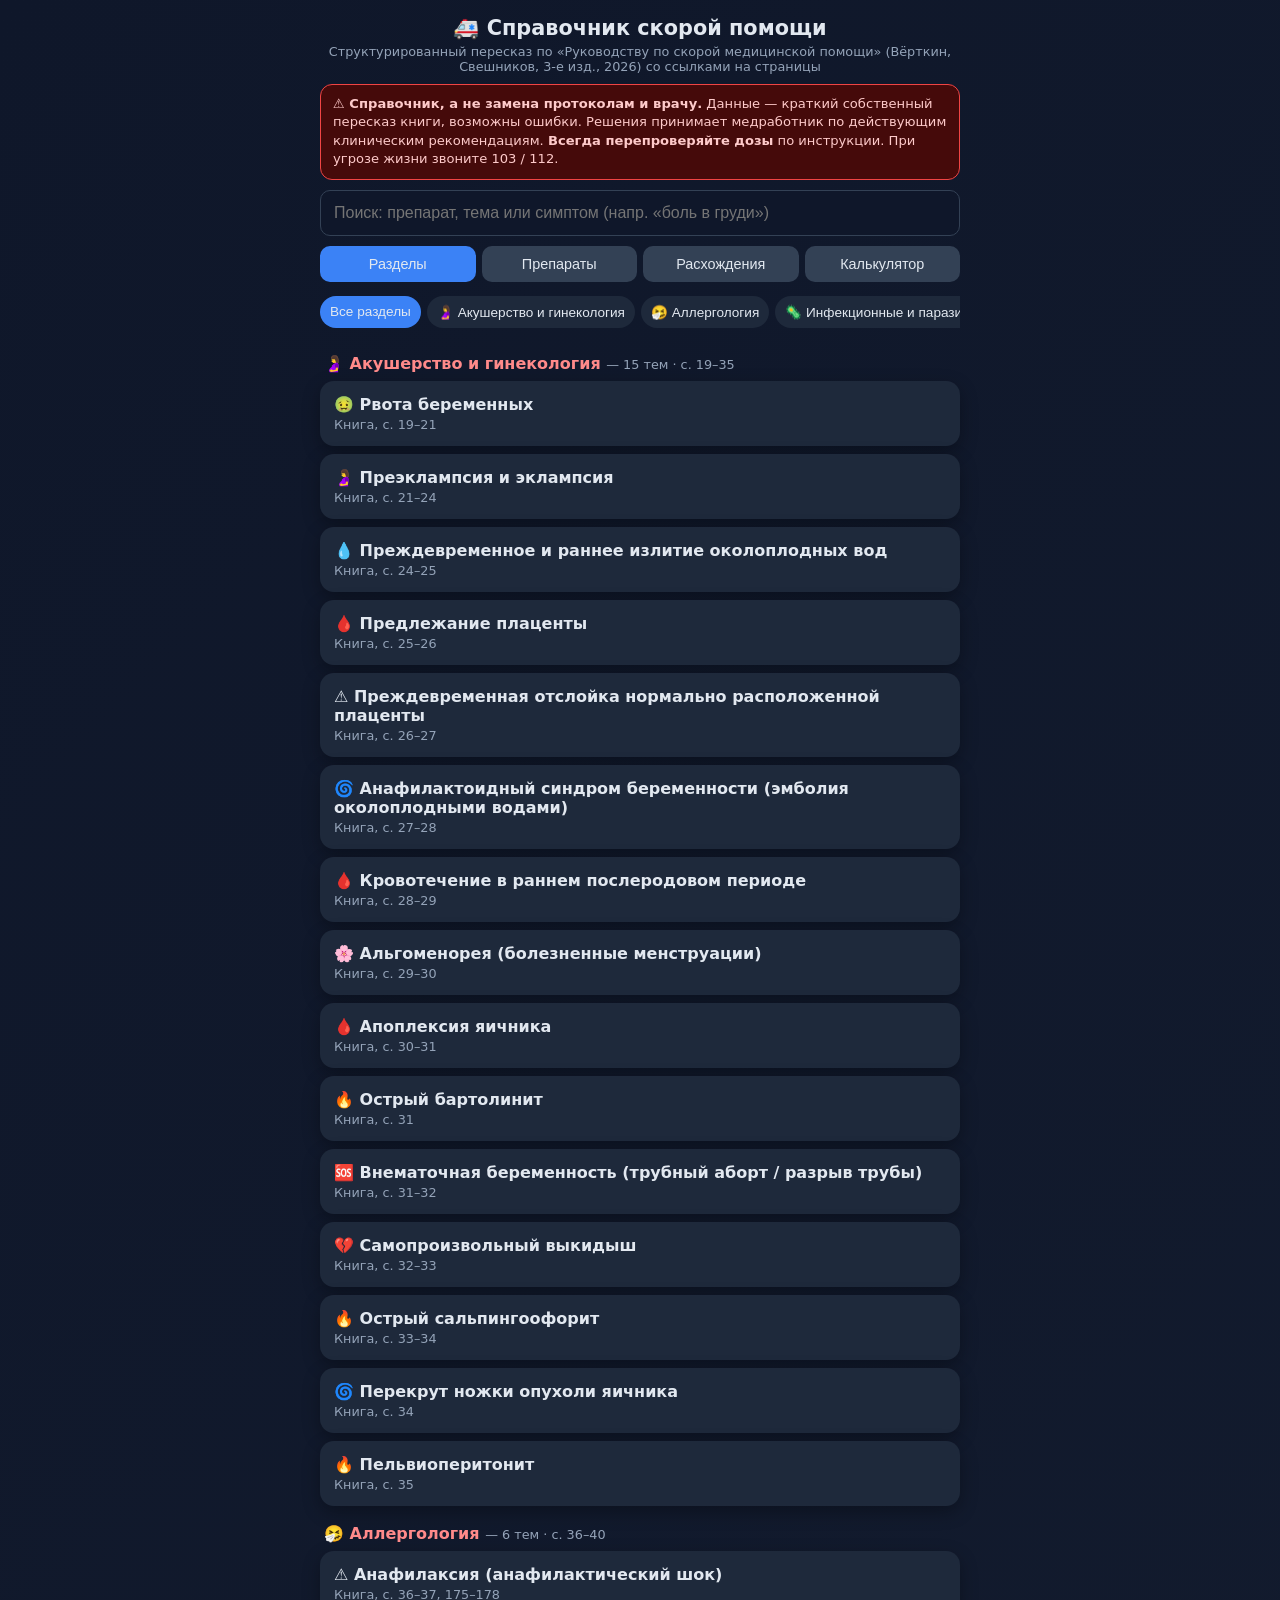
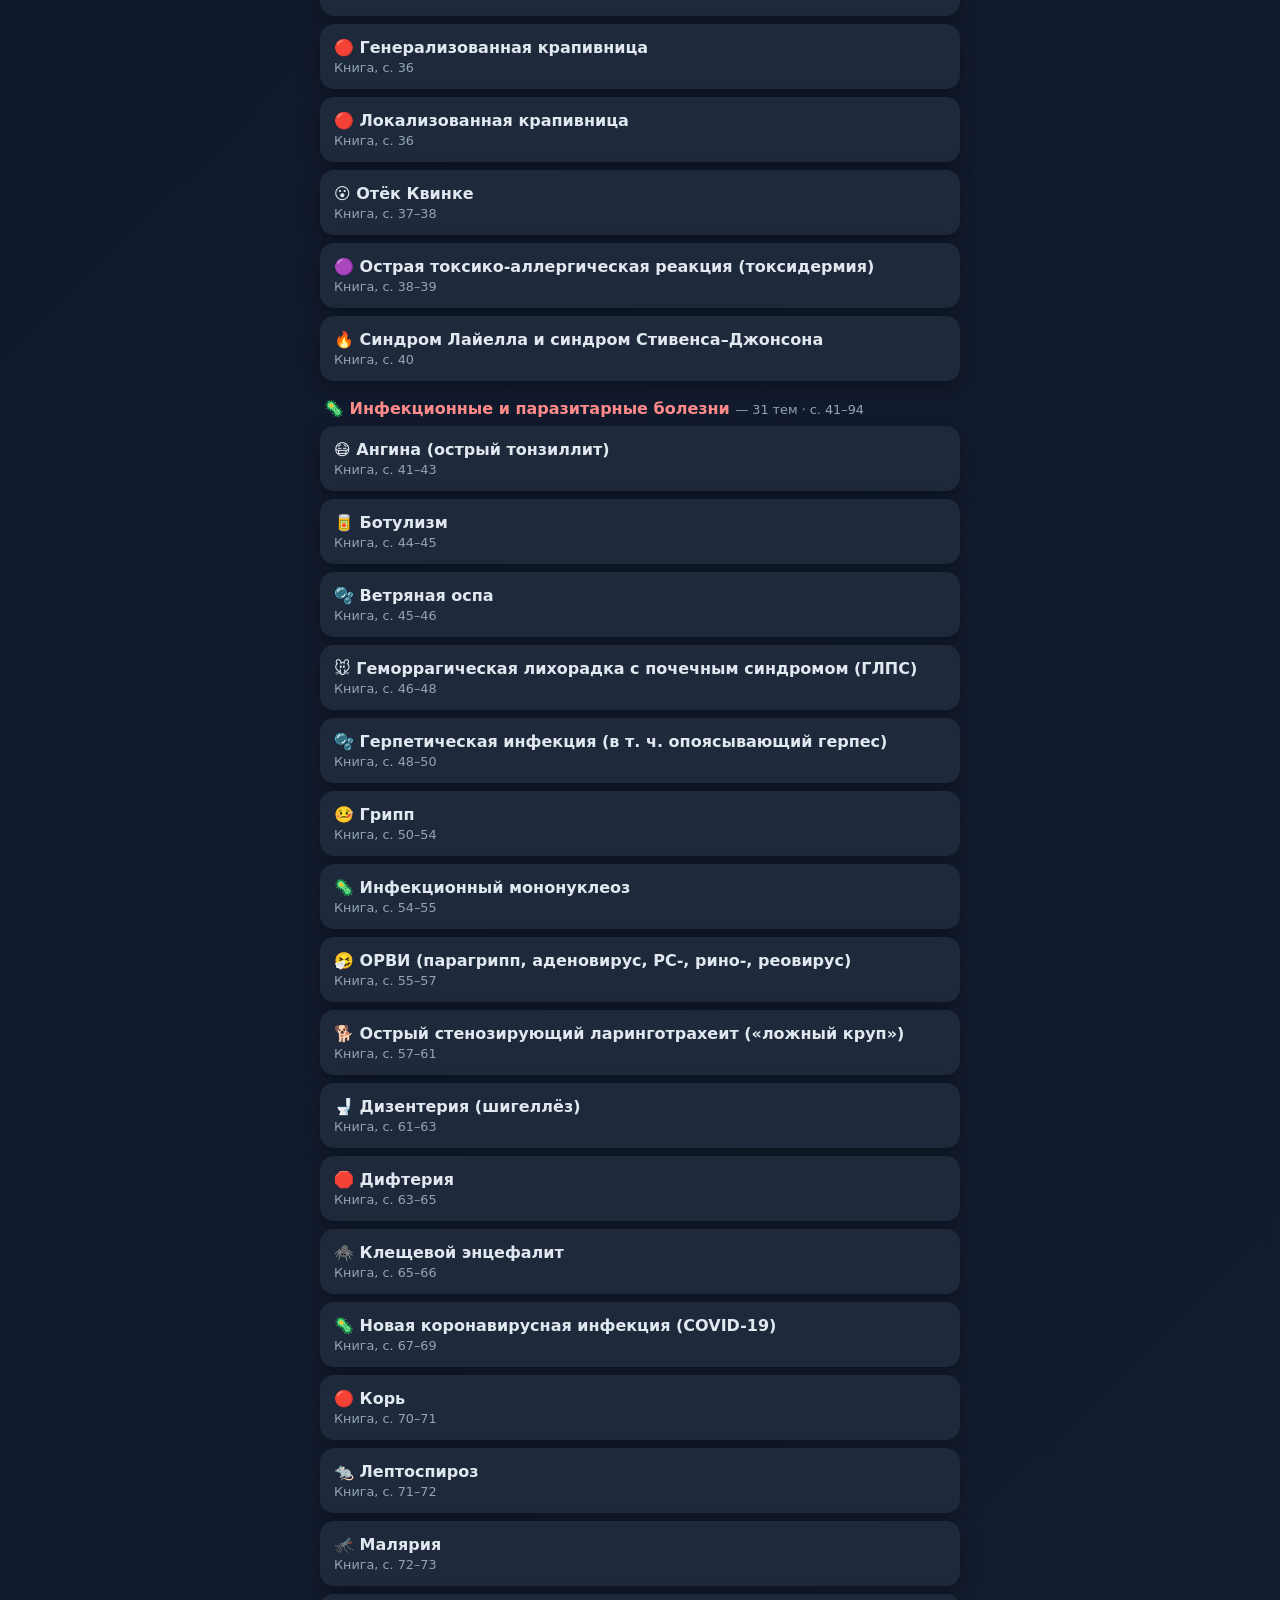
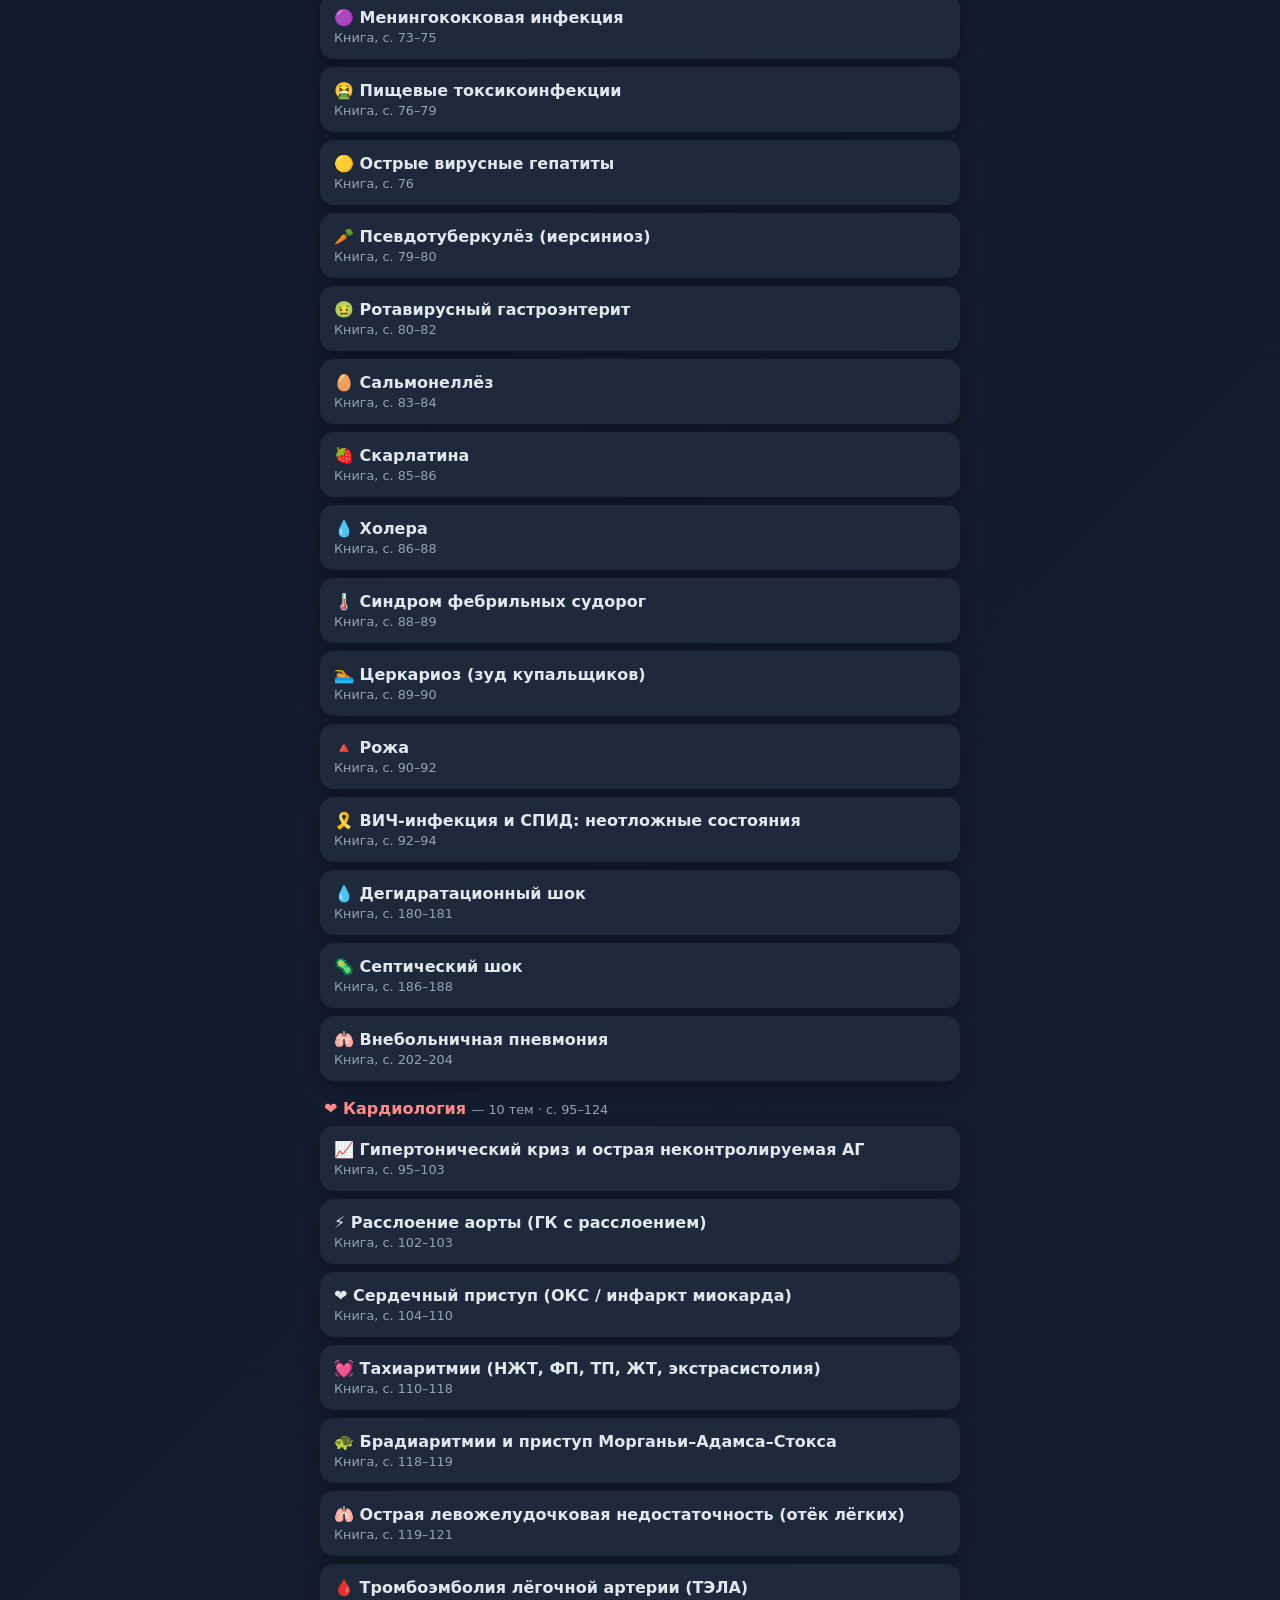
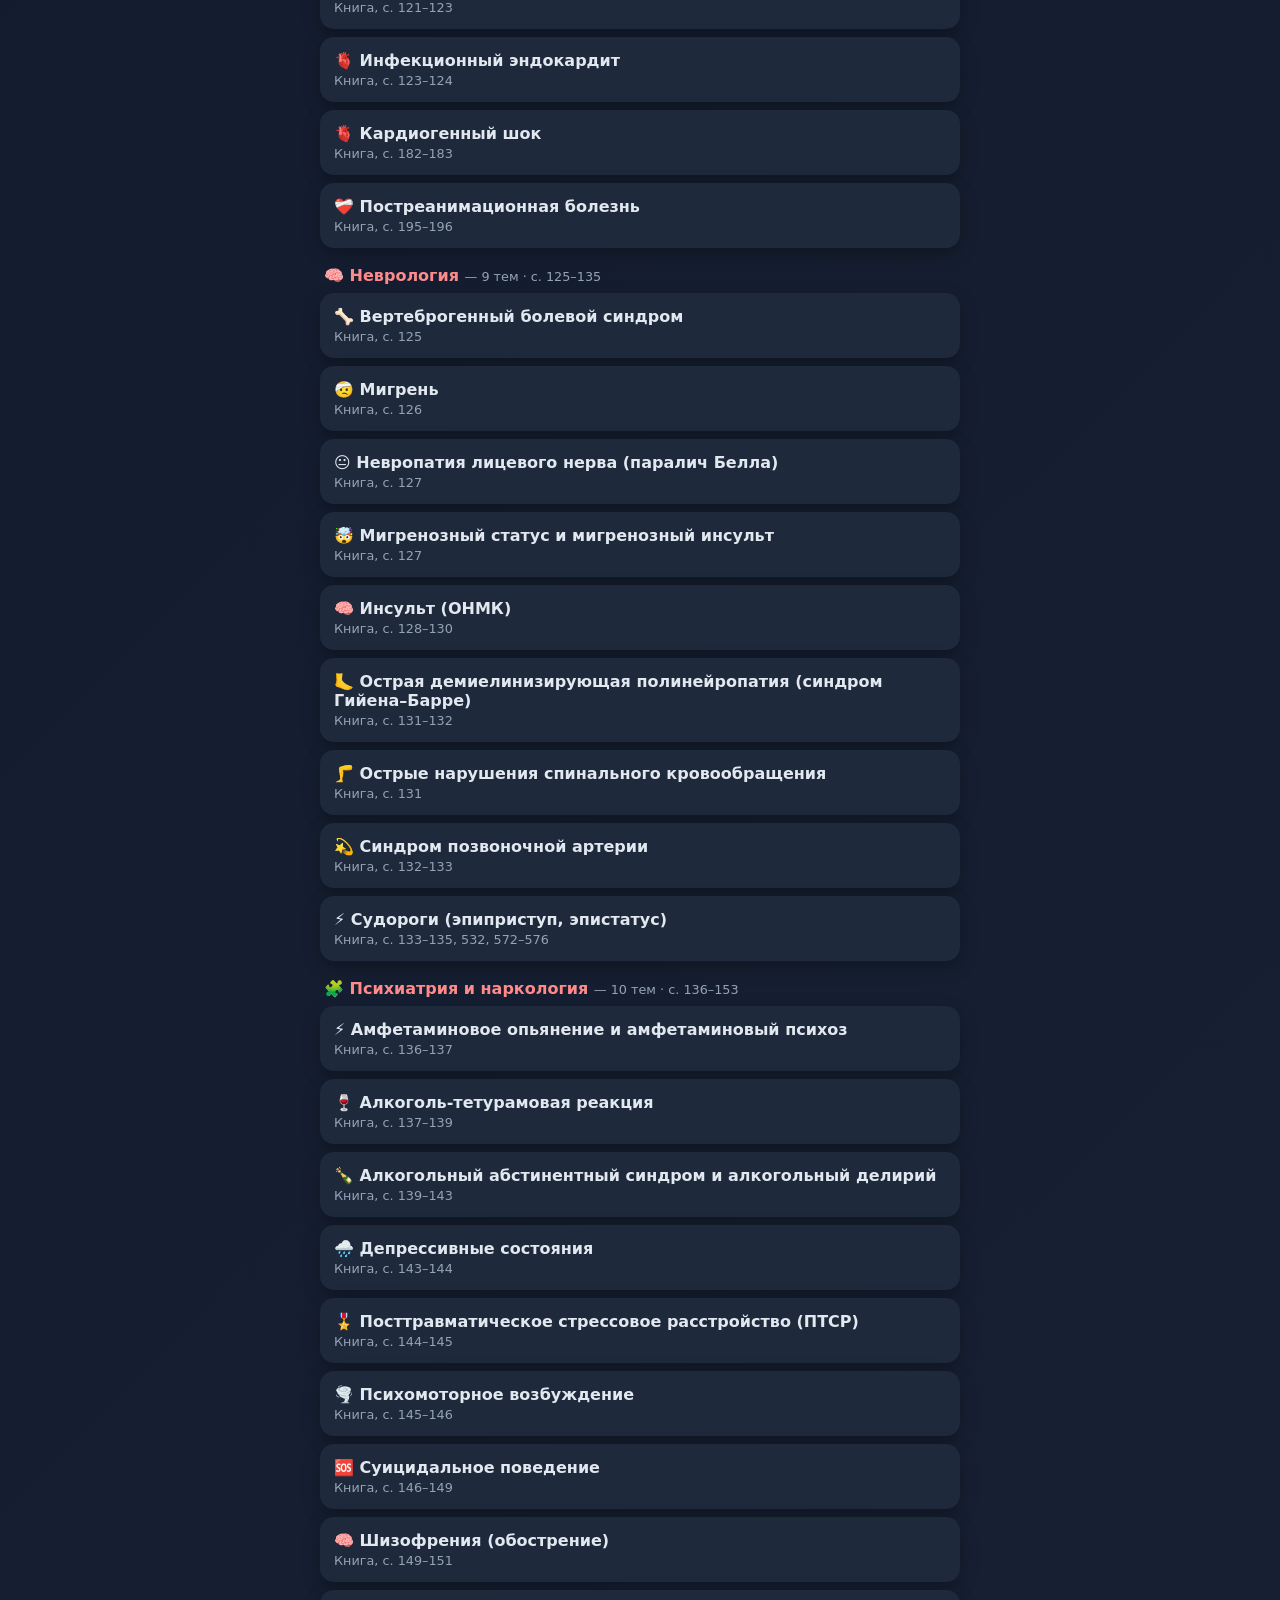
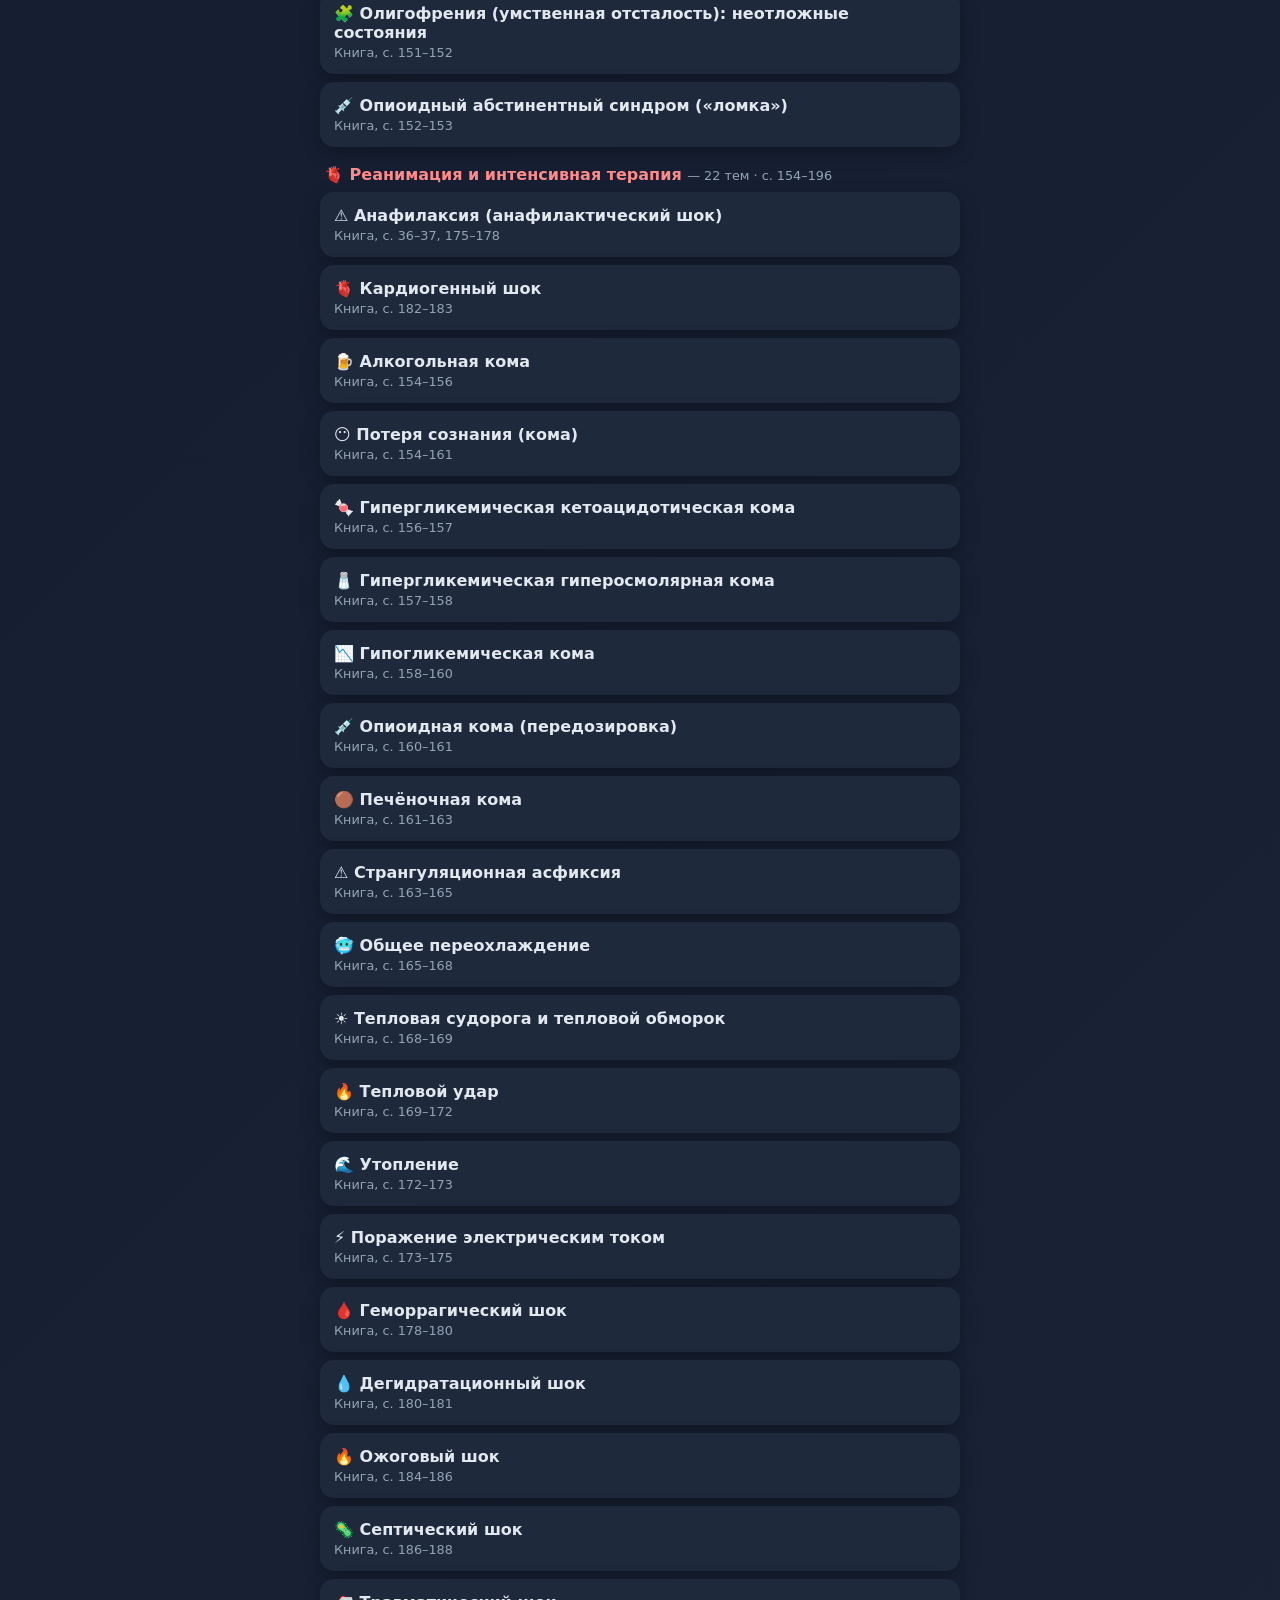
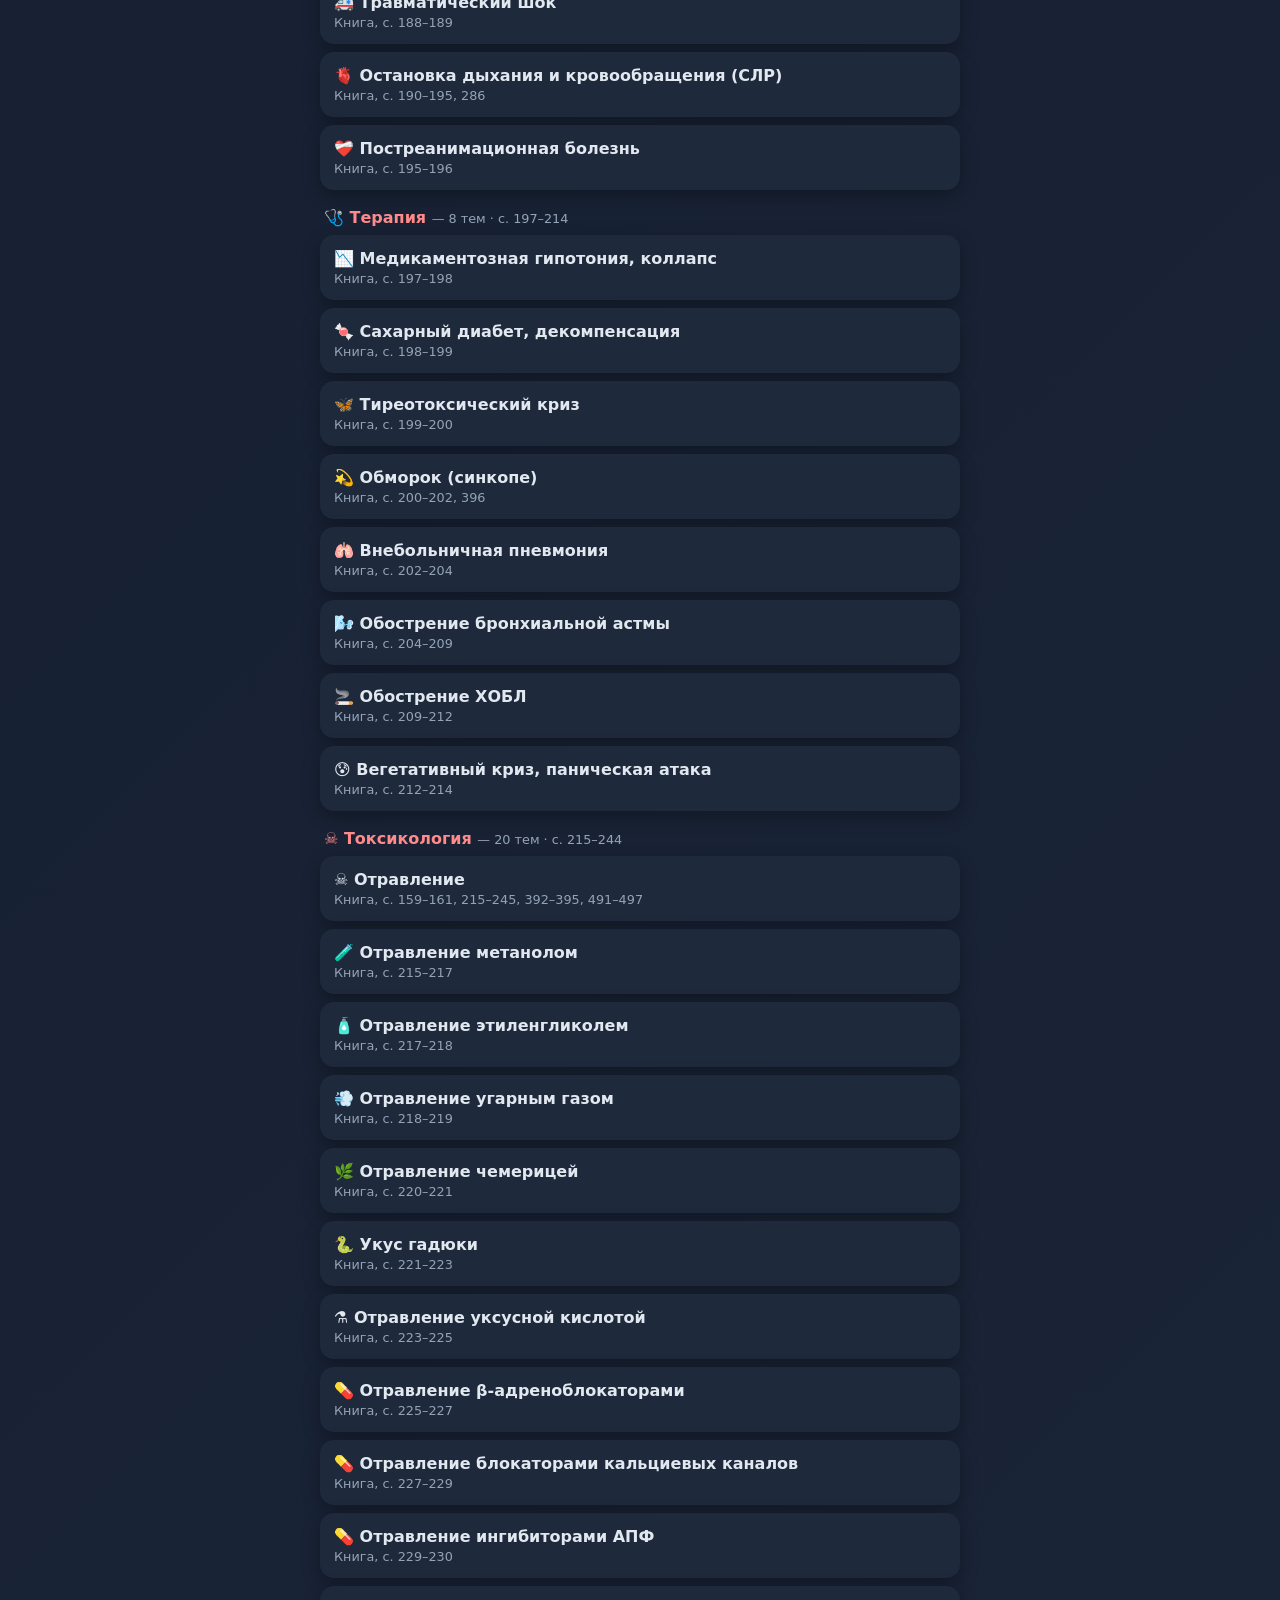
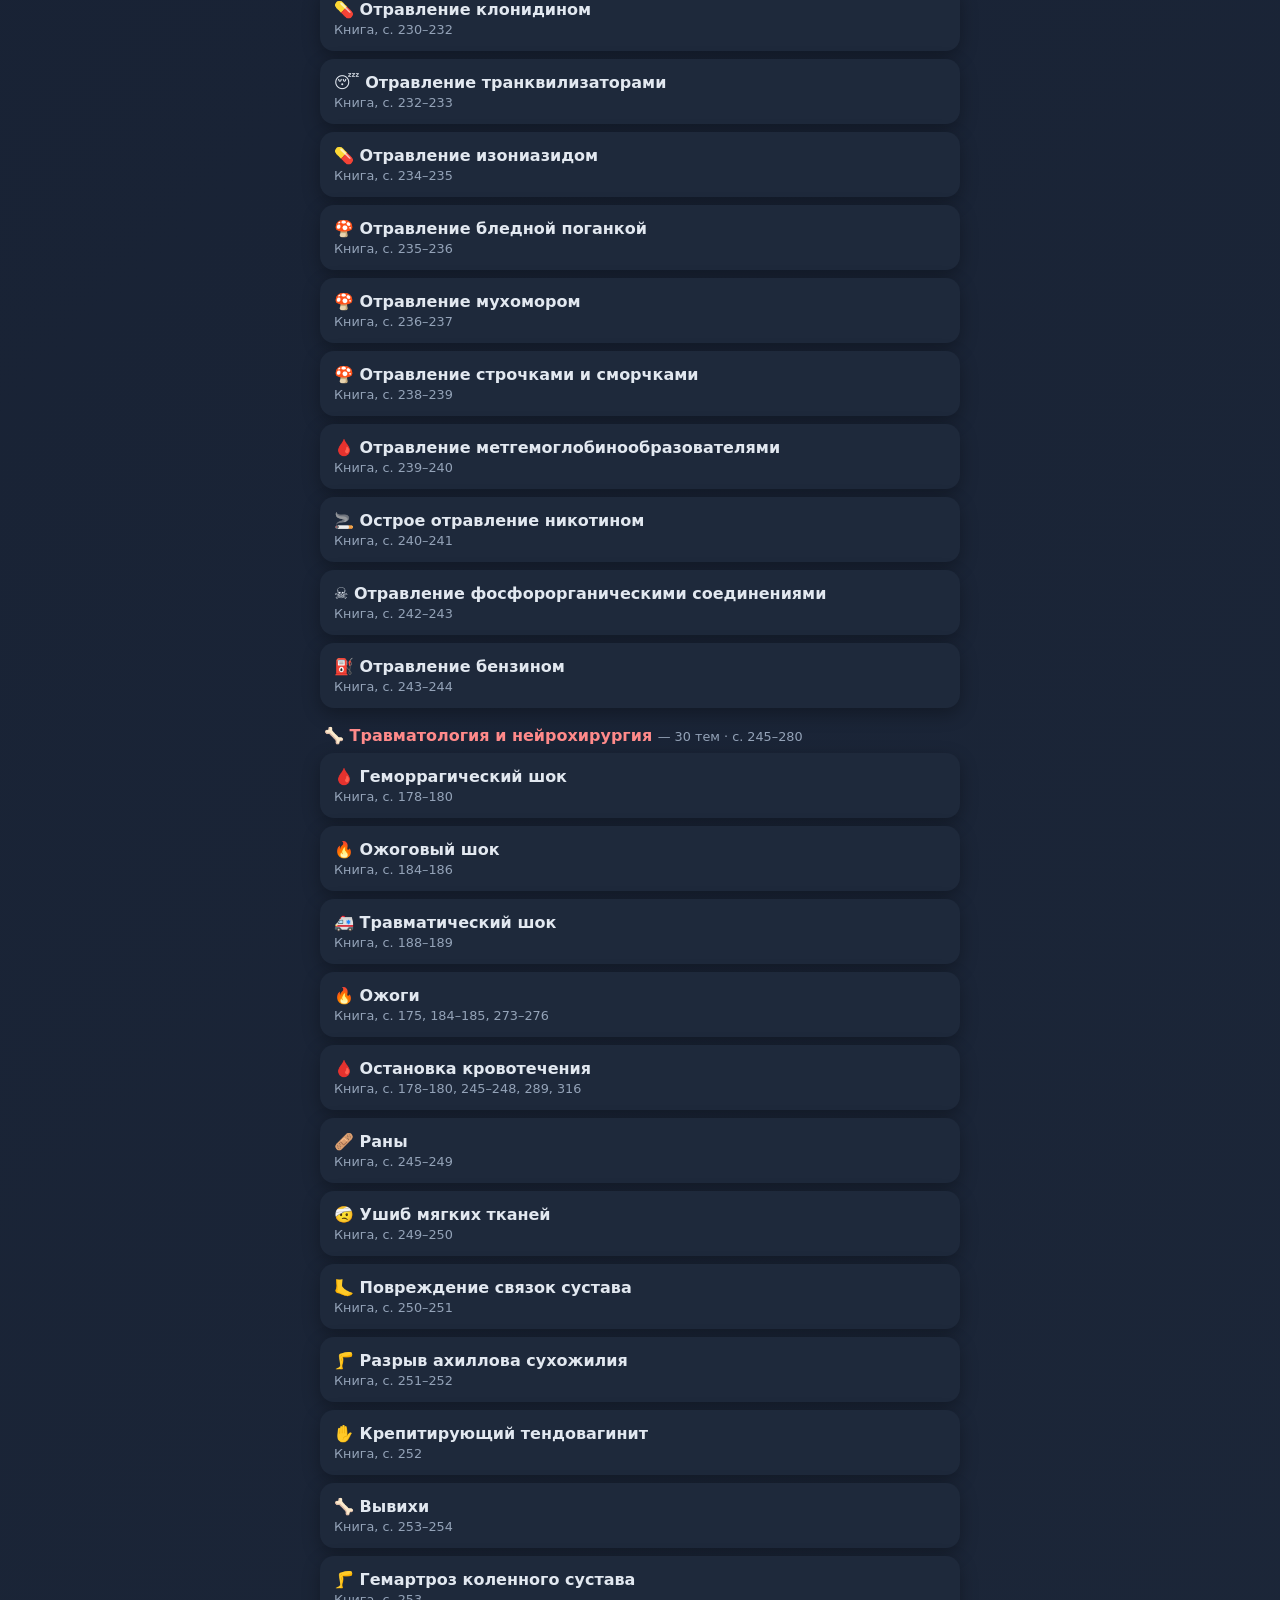
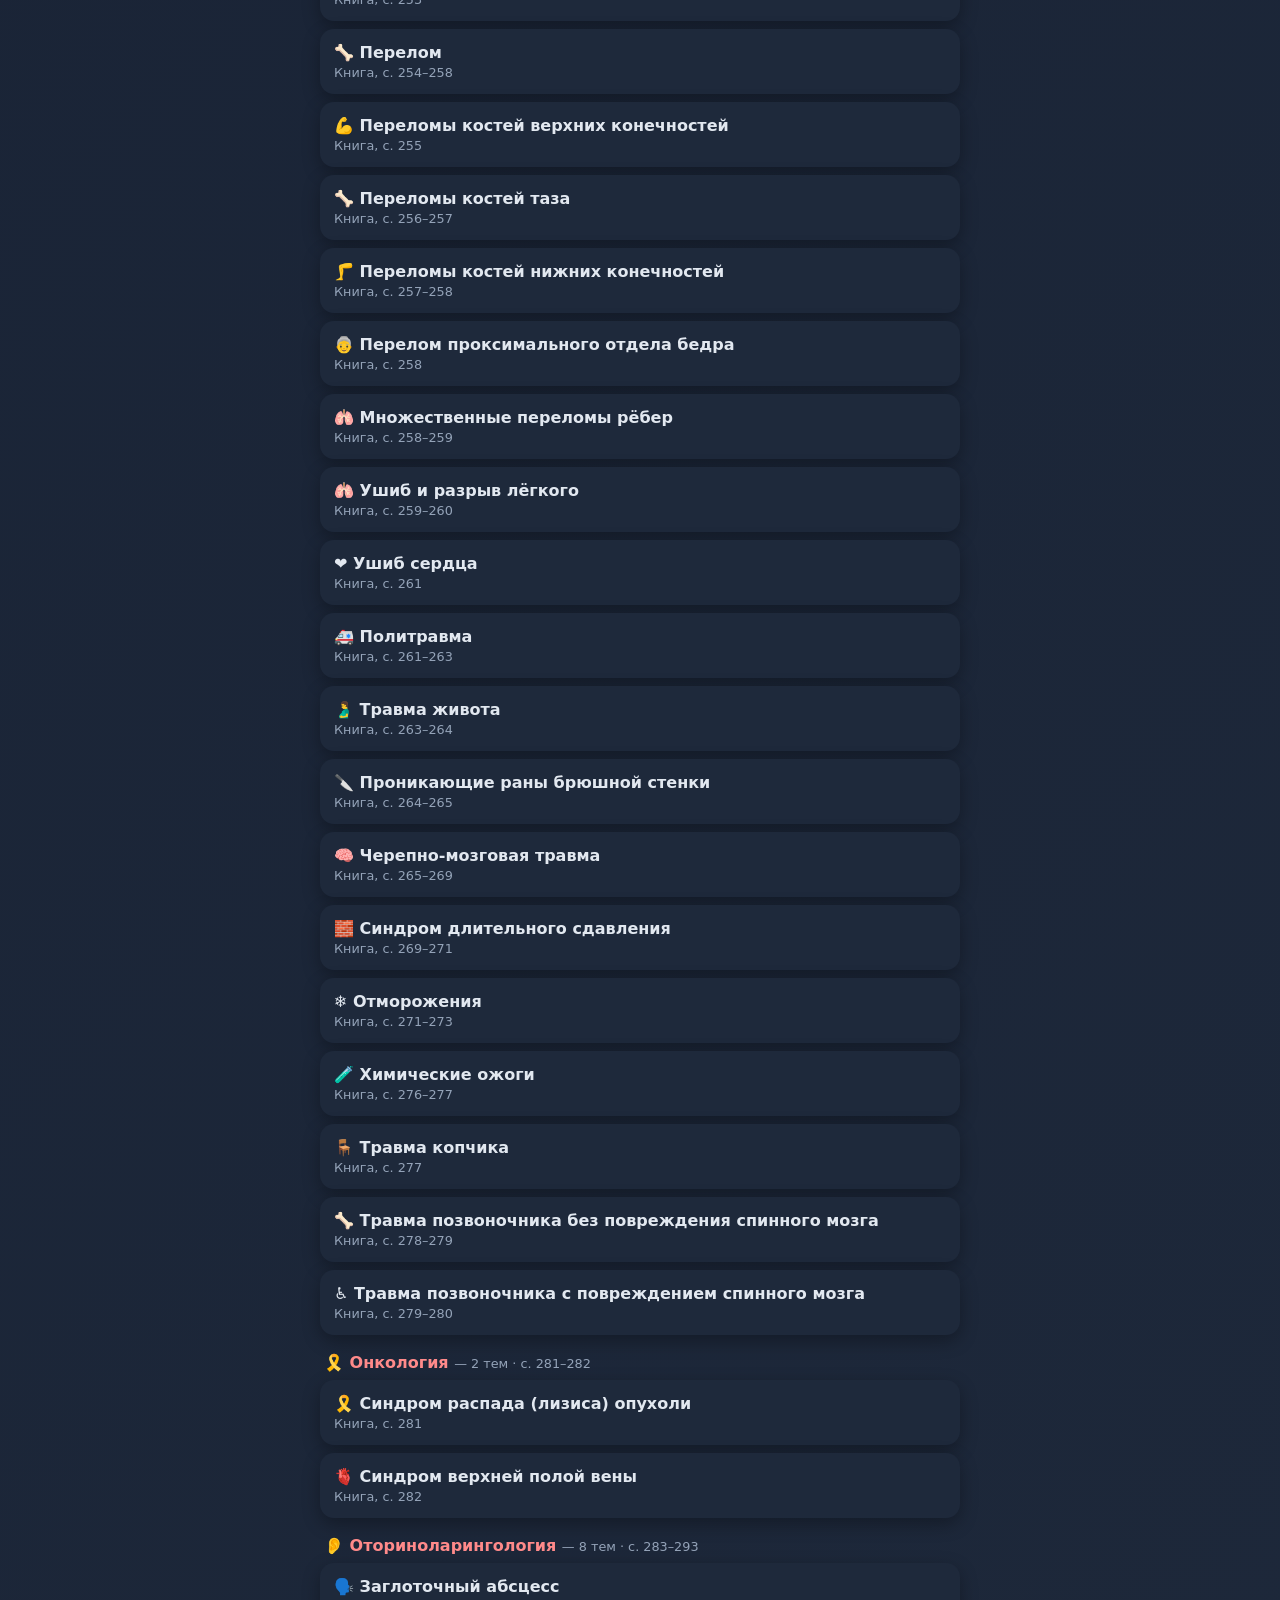
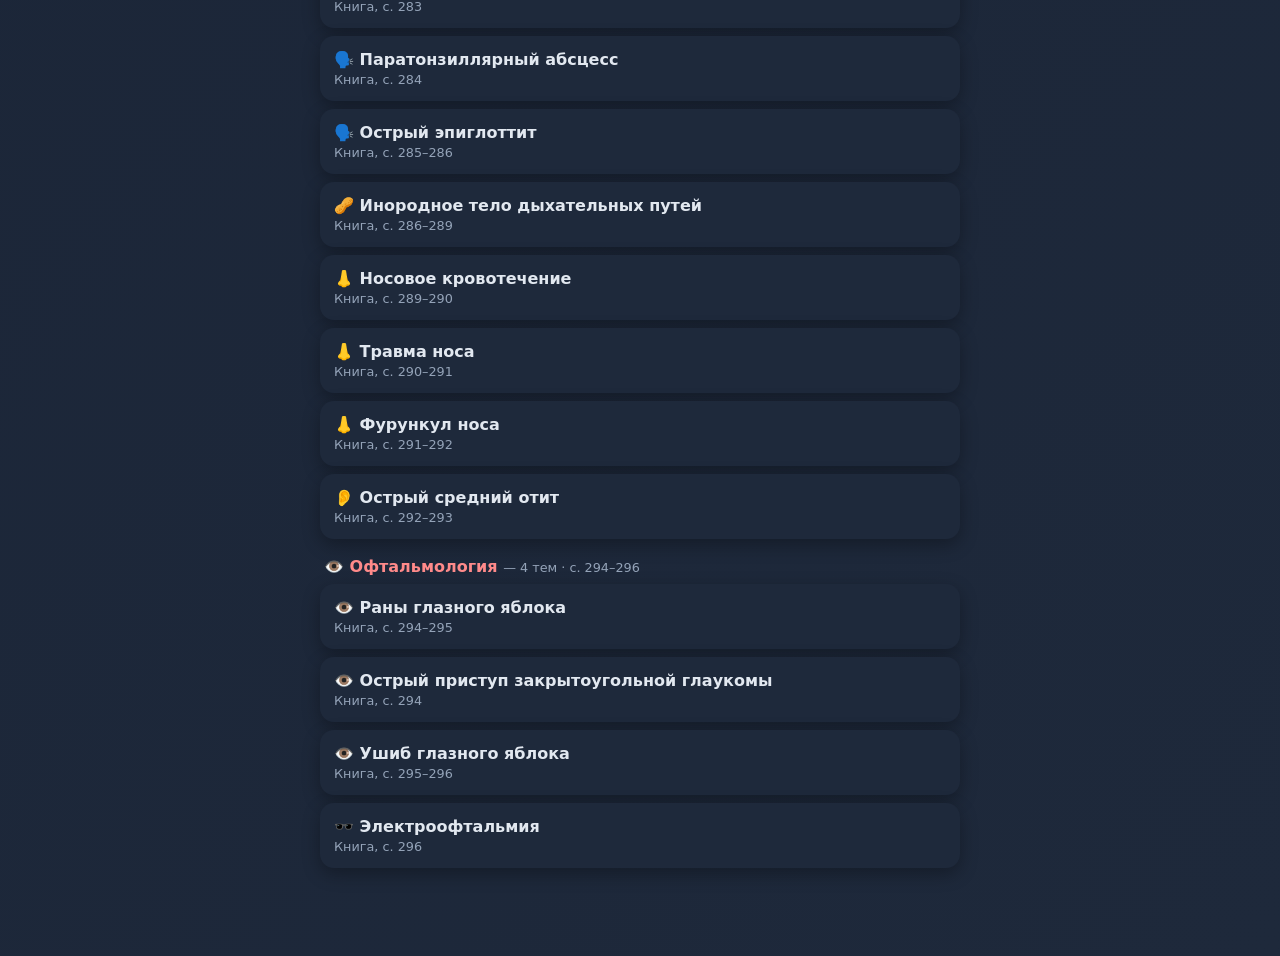
==== commit 847b3b33: "Раздел «Офтальмология»" ====
--- a/index.html
+++ b/index.html
@@ -12,5 +12,5 @@
 <div class="tabs"><button data-t="topics" class="on">Разделы</button><button data-t="drugs">Препараты</button><button data-t="disc">Расхождения</button><button data-t="calc">Калькулятор</button></div>
 <div id="view"></div>
 </div>
-<script src="data/chapters.js"></script><script src="data/topics/hyperemesis.js"></script><script src="data/topics/preeclampsia.js"></script><script src="data/topics/prom.js"></script><script src="data/topics/placenta_previa.js"></script><script src="data/topics/abruption.js"></script><script src="data/topics/amniotic_embolism.js"></script><script src="data/topics/pph.js"></script><script src="data/topics/dysmenorrhea.js"></script><script src="data/topics/ovarian_apoplexy.js"></script><script src="data/topics/bartholinitis.js"></script><script src="data/topics/ectopic.js"></script><script src="data/topics/miscarriage.js"></script><script src="data/topics/salpingoophoritis.js"></script><script src="data/topics/ovarian_torsion.js"></script><script src="data/topics/pelvioperitonitis.js"></script><script src="data/topics/anaphylaxis.js"></script><script src="data/topics/urticaria_gen.js"></script><script src="data/topics/urticaria_local.js"></script><script src="data/topics/angioedema.js"></script><script src="data/topics/toxicoderma.js"></script><script src="data/topics/lyell_sjs.js"></script><script src="data/topics/tonsillitis.js"></script><script src="data/topics/botulism.js"></script><script src="data/topics/varicella.js"></script><script src="data/topics/hfrs.js"></script><script src="data/topics/herpes.js"></script><script src="data/topics/influenza.js"></script><script src="data/topics/mononucleosis.js"></script><script src="data/topics/arvi.js"></script><script src="data/topics/croup.js"></script><script src="data/topics/dysentery.js"></script><script src="data/topics/diphtheria.js"></script><script src="data/topics/tick_encephalitis.js"></script><script src="data/topics/covid.js"></script><script src="data/topics/measles.js"></script><script src="data/topics/leptospirosis.js"></script><script src="data/topics/malaria.js"></script><script src="data/topics/meningococcal.js"></script><script src="data/topics/food_toxicoinfection.js"></script><script src="data/topics/hepatitis.js"></script><script src="data/topics/pseudotuberculosis.js"></script><script src="data/topics/rotavirus.js"></script><script src="data/topics/salmonellosis.js"></script><script src="data/topics/scarlet_fever.js"></script><script src="data/topics/cholera.js"></script><script src="data/topics/febrile_seizures.js"></script><script src="data/topics/cercariasis.js"></script><script src="data/topics/erysipelas.js"></script><script src="data/topics/hiv.js"></script><script src="data/topics/htn-crisis.js"></script><script src="data/topics/aortic.js"></script><script src="data/topics/acs.js"></script><script src="data/topics/tachy.js"></script><script src="data/topics/brady.js"></script><script src="data/topics/alhf.js"></script><script src="data/topics/pe.js"></script><script src="data/topics/endocarditis.js"></script><script src="data/topics/cardioshock.js"></script><script src="data/topics/back_pain.js"></script><script src="data/topics/migraine.js"></script><script src="data/topics/facial_palsy.js"></script><script src="data/topics/migraine_status.js"></script><script src="data/topics/stroke.js"></script><script src="data/topics/gbs.js"></script><script src="data/topics/spinal_stroke.js"></script><script src="data/topics/vertebral_artery.js"></script><script src="data/topics/seizures.js"></script><script src="data/topics/amphetamine.js"></script><script src="data/topics/disulfiram_reaction.js"></script><script src="data/topics/alcohol_withdrawal.js"></script><script src="data/topics/depression.js"></script><script src="data/topics/ptsd.js"></script><script src="data/topics/agitation.js"></script><script src="data/topics/suicide.js"></script><script src="data/topics/schizophrenia.js"></script><script src="data/topics/oligophrenia.js"></script><script src="data/topics/opioid_withdrawal.js"></script><script src="data/topics/alcohol_coma.js"></script><script src="data/topics/coma.js"></script><script src="data/topics/dka.js"></script><script src="data/topics/hhs.js"></script><script src="data/topics/hypoglycemia.js"></script><script src="data/topics/opioid_coma.js"></script><script src="data/topics/hepatic_coma.js"></script><script src="data/topics/strangulation.js"></script><script src="data/topics/hypothermia.js"></script><script src="data/topics/heat_cramps_syncope.js"></script><script src="data/topics/heat_stroke.js"></script><script src="data/topics/drowning.js"></script><script src="data/topics/electrical_injury.js"></script><script src="data/topics/hemorrhagic_shock.js"></script><script src="data/topics/dehydration_shock.js"></script><script src="data/topics/burn_shock.js"></script><script src="data/topics/septic_shock.js"></script><script src="data/topics/traumatic_shock.js"></script><script src="data/topics/cpr.js"></script><script src="data/topics/post_resuscitation.js"></script><script src="data/topics/drug_hypotension.js"></script><script src="data/topics/diabetes_decomp.js"></script><script src="data/topics/thyrotoxic_crisis.js"></script><script src="data/topics/syncope.js"></script><script src="data/topics/pneumonia.js"></script><script src="data/topics/asthma.js"></script><script src="data/topics/copd.js"></script><script src="data/topics/vegetative_crisis.js"></script><script src="data/topics/poisoning.js"></script><script src="data/topics/methanol.js"></script><script src="data/topics/ethylene_glycol.js"></script><script src="data/topics/carbon_monoxide.js"></script><script src="data/topics/veratrum.js"></script><script src="data/topics/viper_bite.js"></script><script src="data/topics/acetic_acid.js"></script><script src="data/topics/beta_blocker_od.js"></script><script src="data/topics/ccb_od.js"></script><script src="data/topics/acei_od.js"></script><script src="data/topics/clonidine_od.js"></script><script src="data/topics/benzo_od.js"></script><script src="data/topics/isoniazid_od.js"></script><script src="data/topics/death_cap.js"></script><script src="data/topics/fly_agaric.js"></script><script src="data/topics/gyromitra.js"></script><script src="data/topics/methemoglobin.js"></script><script src="data/topics/nicotine.js"></script><script src="data/topics/organophosphate.js"></script><script src="data/topics/gasoline.js"></script><script src="data/topics/burns.js"></script><script src="data/topics/bleeding.js"></script><script src="data/topics/wounds.js"></script><script src="data/topics/contusion.js"></script><script src="data/topics/ligament_injury.js"></script><script src="data/topics/achilles_rupture.js"></script><script src="data/topics/tenosynovitis.js"></script><script src="data/topics/dislocation.js"></script><script src="data/topics/knee_hemarthrosis.js"></script><script src="data/topics/fracture.js"></script><script src="data/topics/upper_limb_fx.js"></script><script src="data/topics/pelvic_fx.js"></script><script src="data/topics/lower_limb_fx.js"></script><script src="data/topics/hip_fx.js"></script><script src="data/topics/rib_fx.js"></script><script src="data/topics/lung_contusion.js"></script><script src="data/topics/cardiac_contusion.js"></script><script src="data/topics/polytrauma.js"></script><script src="data/topics/abdominal_trauma.js"></script><script src="data/topics/abdominal_wound.js"></script><script src="data/topics/tbi.js"></script><script src="data/topics/crush_syndrome.js"></script><script src="data/topics/frostbite.js"></script><script src="data/topics/chemical_burns.js"></script><script src="data/topics/coccyx_injury.js"></script><script src="data/topics/spine_injury.js"></script><script src="data/topics/spinal_cord_injury.js"></script><script src="data/topics/tumor_lysis.js"></script><script src="data/topics/svc_syndrome.js"></script><script src="data/topics/retropharyngeal_abscess.js"></script><script src="data/topics/peritonsillar_abscess.js"></script><script src="data/topics/epiglottitis.js"></script><script src="data/topics/airway_foreign_body.js"></script><script src="data/topics/epistaxis.js"></script><script src="data/topics/nasal_trauma.js"></script><script src="data/topics/nasal_furuncle.js"></script><script src="data/topics/otitis_media.js"></script><script src="data/drugs.js"></script><script src="data/discrepancies.js"></script><script src="app.js"></script>
+<script src="data/chapters.js"></script><script src="data/topics/hyperemesis.js"></script><script src="data/topics/preeclampsia.js"></script><script src="data/topics/prom.js"></script><script src="data/topics/placenta_previa.js"></script><script src="data/topics/abruption.js"></script><script src="data/topics/amniotic_embolism.js"></script><script src="data/topics/pph.js"></script><script src="data/topics/dysmenorrhea.js"></script><script src="data/topics/ovarian_apoplexy.js"></script><script src="data/topics/bartholinitis.js"></script><script src="data/topics/ectopic.js"></script><script src="data/topics/miscarriage.js"></script><script src="data/topics/salpingoophoritis.js"></script><script src="data/topics/ovarian_torsion.js"></script><script src="data/topics/pelvioperitonitis.js"></script><script src="data/topics/anaphylaxis.js"></script><script src="data/topics/urticaria_gen.js"></script><script src="data/topics/urticaria_local.js"></script><script src="data/topics/angioedema.js"></script><script src="data/topics/toxicoderma.js"></script><script src="data/topics/lyell_sjs.js"></script><script src="data/topics/tonsillitis.js"></script><script src="data/topics/botulism.js"></script><script src="data/topics/varicella.js"></script><script src="data/topics/hfrs.js"></script><script src="data/topics/herpes.js"></script><script src="data/topics/influenza.js"></script><script src="data/topics/mononucleosis.js"></script><script src="data/topics/arvi.js"></script><script src="data/topics/croup.js"></script><script src="data/topics/dysentery.js"></script><script src="data/topics/diphtheria.js"></script><script src="data/topics/tick_encephalitis.js"></script><script src="data/topics/covid.js"></script><script src="data/topics/measles.js"></script><script src="data/topics/leptospirosis.js"></script><script src="data/topics/malaria.js"></script><script src="data/topics/meningococcal.js"></script><script src="data/topics/food_toxicoinfection.js"></script><script src="data/topics/hepatitis.js"></script><script src="data/topics/pseudotuberculosis.js"></script><script src="data/topics/rotavirus.js"></script><script src="data/topics/salmonellosis.js"></script><script src="data/topics/scarlet_fever.js"></script><script src="data/topics/cholera.js"></script><script src="data/topics/febrile_seizures.js"></script><script src="data/topics/cercariasis.js"></script><script src="data/topics/erysipelas.js"></script><script src="data/topics/hiv.js"></script><script src="data/topics/htn-crisis.js"></script><script src="data/topics/aortic.js"></script><script src="data/topics/acs.js"></script><script src="data/topics/tachy.js"></script><script src="data/topics/brady.js"></script><script src="data/topics/alhf.js"></script><script src="data/topics/pe.js"></script><script src="data/topics/endocarditis.js"></script><script src="data/topics/cardioshock.js"></script><script src="data/topics/back_pain.js"></script><script src="data/topics/migraine.js"></script><script src="data/topics/facial_palsy.js"></script><script src="data/topics/migraine_status.js"></script><script src="data/topics/stroke.js"></script><script src="data/topics/gbs.js"></script><script src="data/topics/spinal_stroke.js"></script><script src="data/topics/vertebral_artery.js"></script><script src="data/topics/seizures.js"></script><script src="data/topics/amphetamine.js"></script><script src="data/topics/disulfiram_reaction.js"></script><script src="data/topics/alcohol_withdrawal.js"></script><script src="data/topics/depression.js"></script><script src="data/topics/ptsd.js"></script><script src="data/topics/agitation.js"></script><script src="data/topics/suicide.js"></script><script src="data/topics/schizophrenia.js"></script><script src="data/topics/oligophrenia.js"></script><script src="data/topics/opioid_withdrawal.js"></script><script src="data/topics/alcohol_coma.js"></script><script src="data/topics/coma.js"></script><script src="data/topics/dka.js"></script><script src="data/topics/hhs.js"></script><script src="data/topics/hypoglycemia.js"></script><script src="data/topics/opioid_coma.js"></script><script src="data/topics/hepatic_coma.js"></script><script src="data/topics/strangulation.js"></script><script src="data/topics/hypothermia.js"></script><script src="data/topics/heat_cramps_syncope.js"></script><script src="data/topics/heat_stroke.js"></script><script src="data/topics/drowning.js"></script><script src="data/topics/electrical_injury.js"></script><script src="data/topics/hemorrhagic_shock.js"></script><script src="data/topics/dehydration_shock.js"></script><script src="data/topics/burn_shock.js"></script><script src="data/topics/septic_shock.js"></script><script src="data/topics/traumatic_shock.js"></script><script src="data/topics/cpr.js"></script><script src="data/topics/post_resuscitation.js"></script><script src="data/topics/drug_hypotension.js"></script><script src="data/topics/diabetes_decomp.js"></script><script src="data/topics/thyrotoxic_crisis.js"></script><script src="data/topics/syncope.js"></script><script src="data/topics/pneumonia.js"></script><script src="data/topics/asthma.js"></script><script src="data/topics/copd.js"></script><script src="data/topics/vegetative_crisis.js"></script><script src="data/topics/poisoning.js"></script><script src="data/topics/methanol.js"></script><script src="data/topics/ethylene_glycol.js"></script><script src="data/topics/carbon_monoxide.js"></script><script src="data/topics/veratrum.js"></script><script src="data/topics/viper_bite.js"></script><script src="data/topics/acetic_acid.js"></script><script src="data/topics/beta_blocker_od.js"></script><script src="data/topics/ccb_od.js"></script><script src="data/topics/acei_od.js"></script><script src="data/topics/clonidine_od.js"></script><script src="data/topics/benzo_od.js"></script><script src="data/topics/isoniazid_od.js"></script><script src="data/topics/death_cap.js"></script><script src="data/topics/fly_agaric.js"></script><script src="data/topics/gyromitra.js"></script><script src="data/topics/methemoglobin.js"></script><script src="data/topics/nicotine.js"></script><script src="data/topics/organophosphate.js"></script><script src="data/topics/gasoline.js"></script><script src="data/topics/burns.js"></script><script src="data/topics/bleeding.js"></script><script src="data/topics/wounds.js"></script><script src="data/topics/contusion.js"></script><script src="data/topics/ligament_injury.js"></script><script src="data/topics/achilles_rupture.js"></script><script src="data/topics/tenosynovitis.js"></script><script src="data/topics/dislocation.js"></script><script src="data/topics/knee_hemarthrosis.js"></script><script src="data/topics/fracture.js"></script><script src="data/topics/upper_limb_fx.js"></script><script src="data/topics/pelvic_fx.js"></script><script src="data/topics/lower_limb_fx.js"></script><script src="data/topics/hip_fx.js"></script><script src="data/topics/rib_fx.js"></script><script src="data/topics/lung_contusion.js"></script><script src="data/topics/cardiac_contusion.js"></script><script src="data/topics/polytrauma.js"></script><script src="data/topics/abdominal_trauma.js"></script><script src="data/topics/abdominal_wound.js"></script><script src="data/topics/tbi.js"></script><script src="data/topics/crush_syndrome.js"></script><script src="data/topics/frostbite.js"></script><script src="data/topics/chemical_burns.js"></script><script src="data/topics/coccyx_injury.js"></script><script src="data/topics/spine_injury.js"></script><script src="data/topics/spinal_cord_injury.js"></script><script src="data/topics/tumor_lysis.js"></script><script src="data/topics/svc_syndrome.js"></script><script src="data/topics/retropharyngeal_abscess.js"></script><script src="data/topics/peritonsillar_abscess.js"></script><script src="data/topics/epiglottitis.js"></script><script src="data/topics/airway_foreign_body.js"></script><script src="data/topics/epistaxis.js"></script><script src="data/topics/nasal_trauma.js"></script><script src="data/topics/nasal_furuncle.js"></script><script src="data/topics/otitis_media.js"></script><script src="data/topics/eye_wound.js"></script><script src="data/topics/glaucoma_attack.js"></script><script src="data/topics/eye_contusion.js"></script><script src="data/topics/electroophthalmia.js"></script><script src="data/drugs.js"></script><script src="data/discrepancies.js"></script><script src="app.js"></script>
 </body></html>
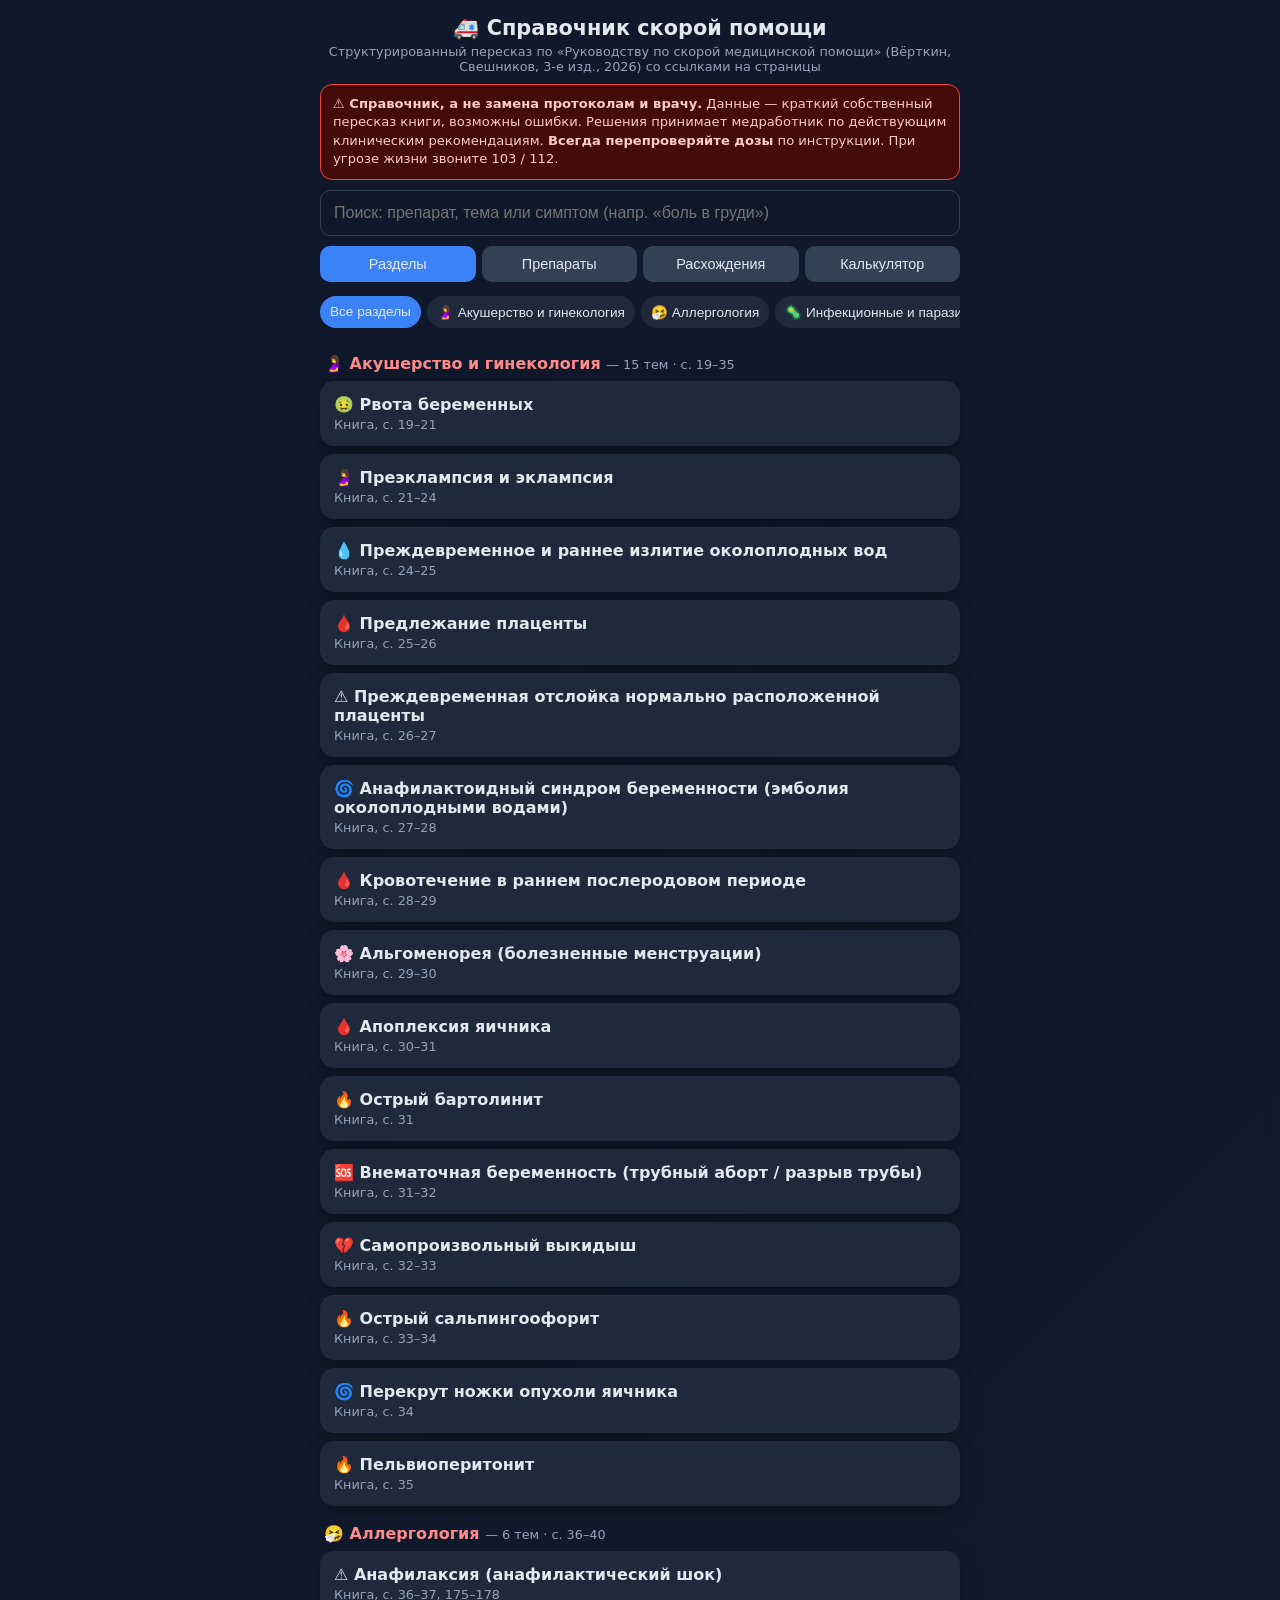
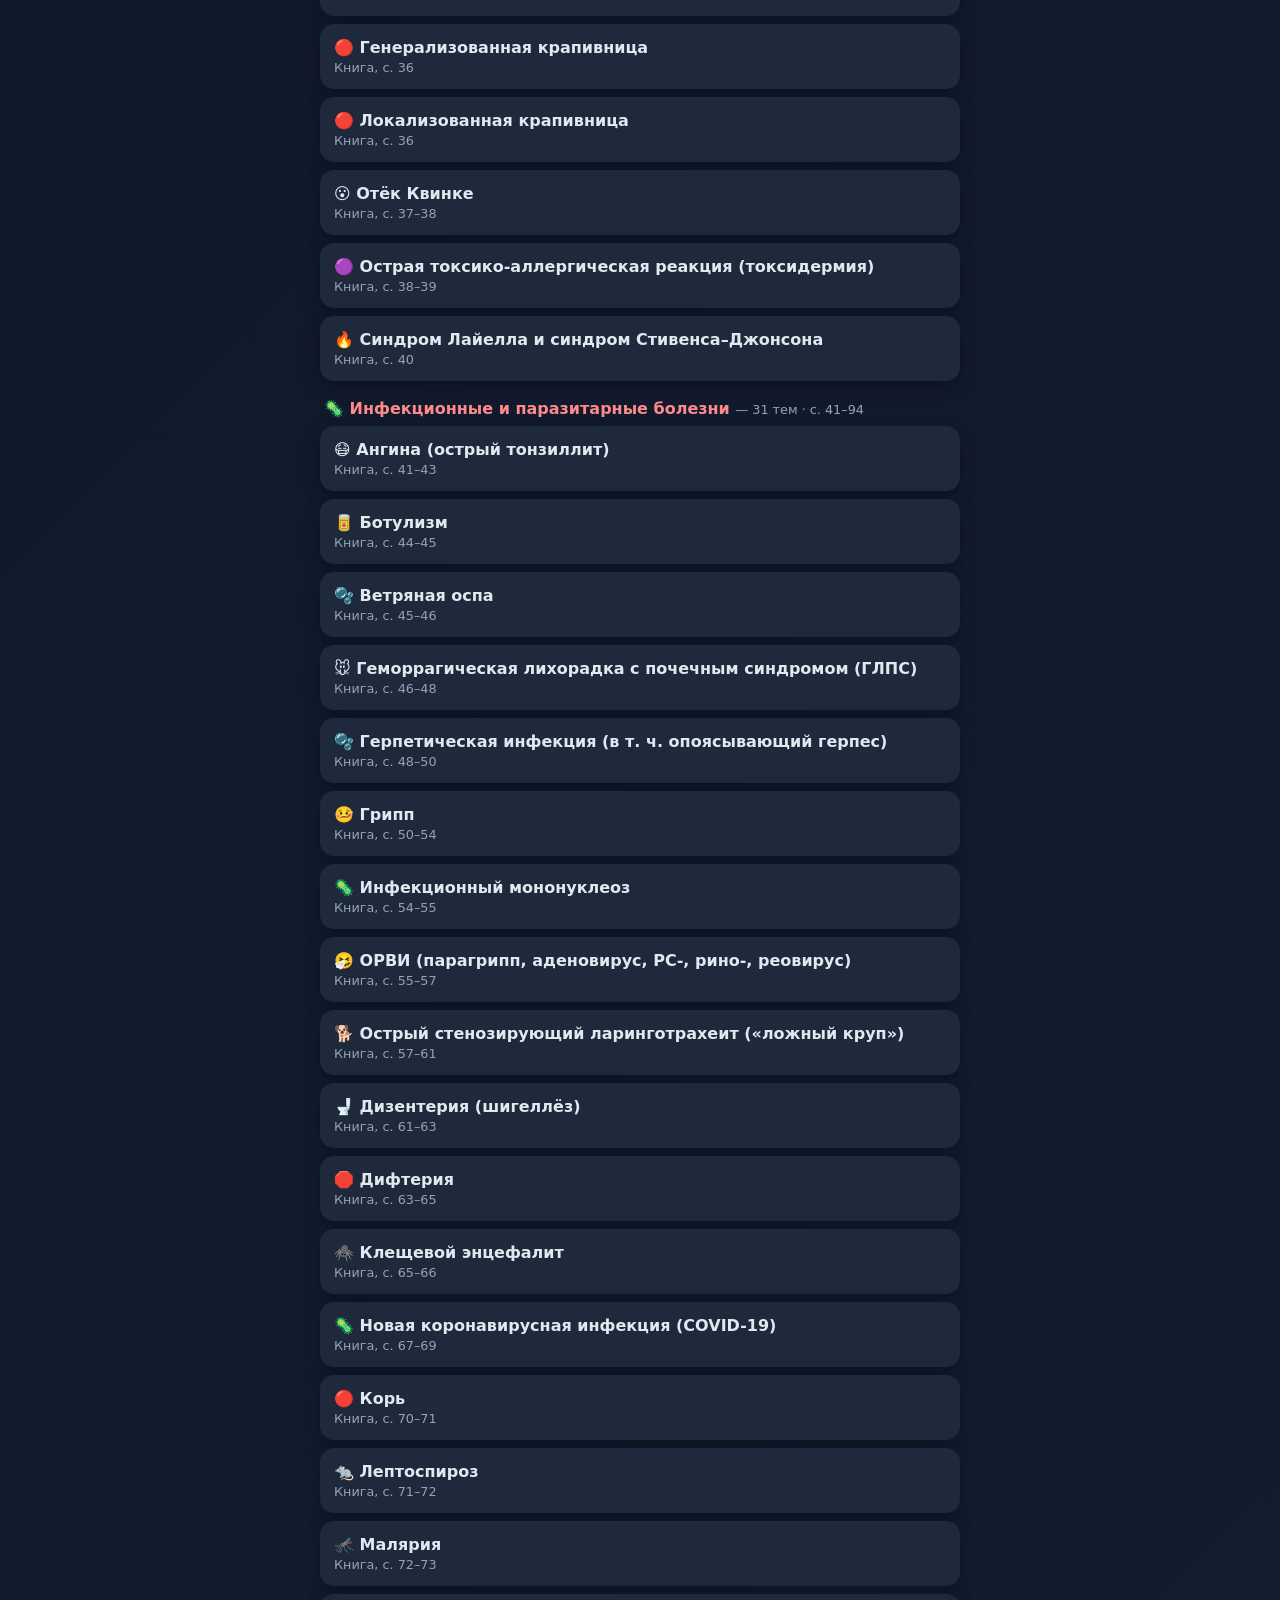
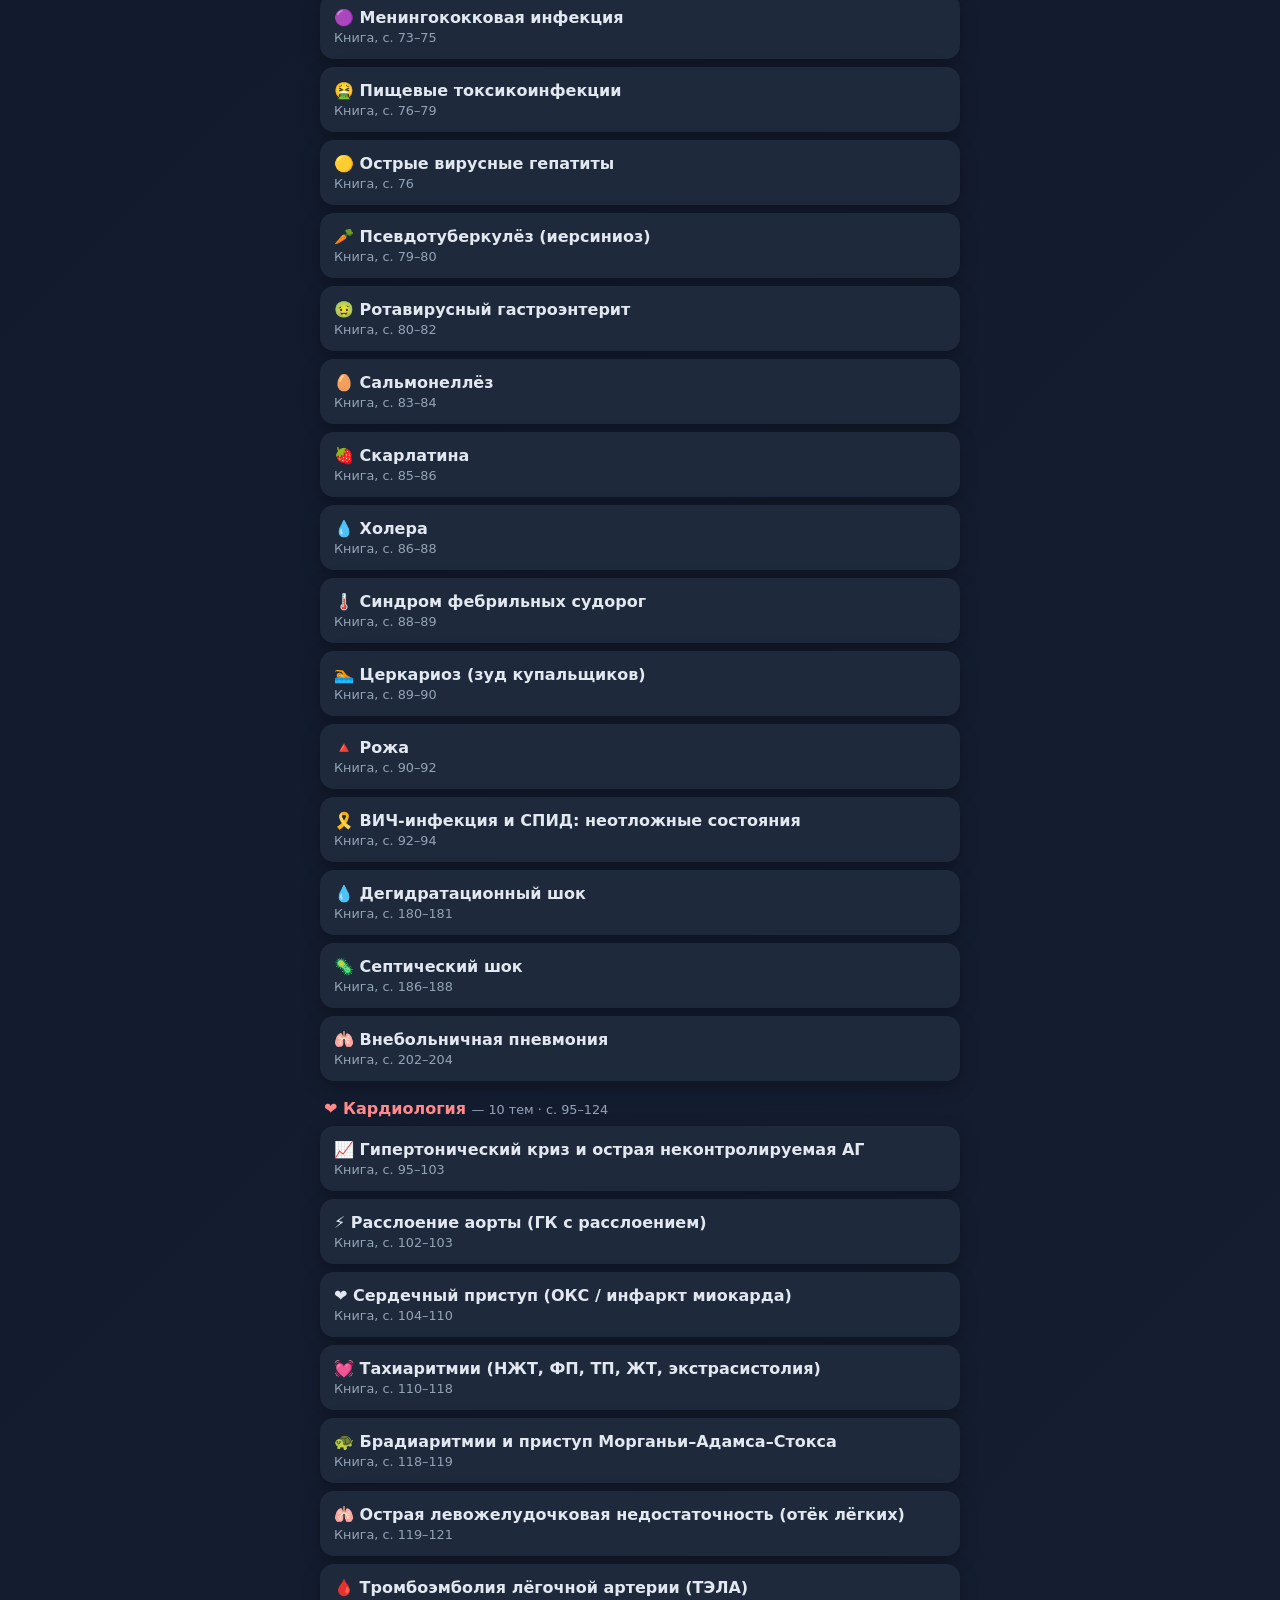
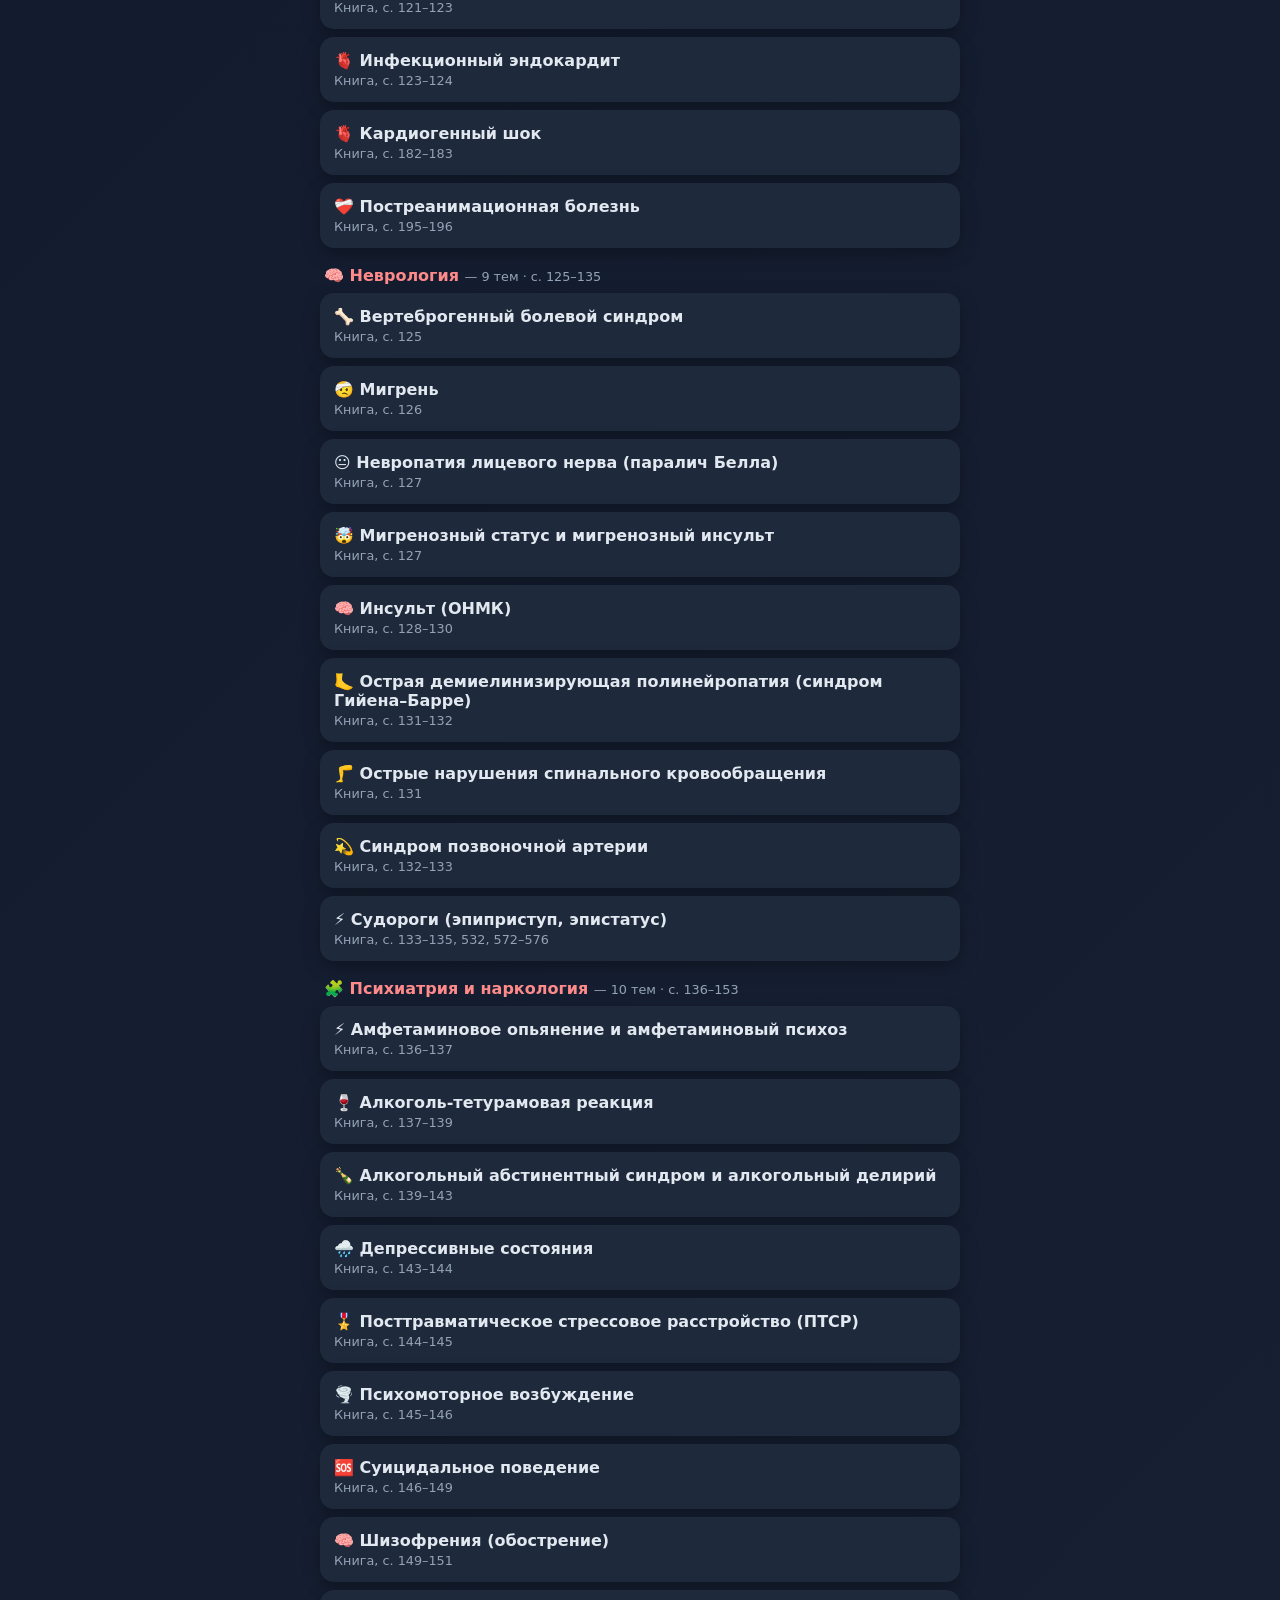
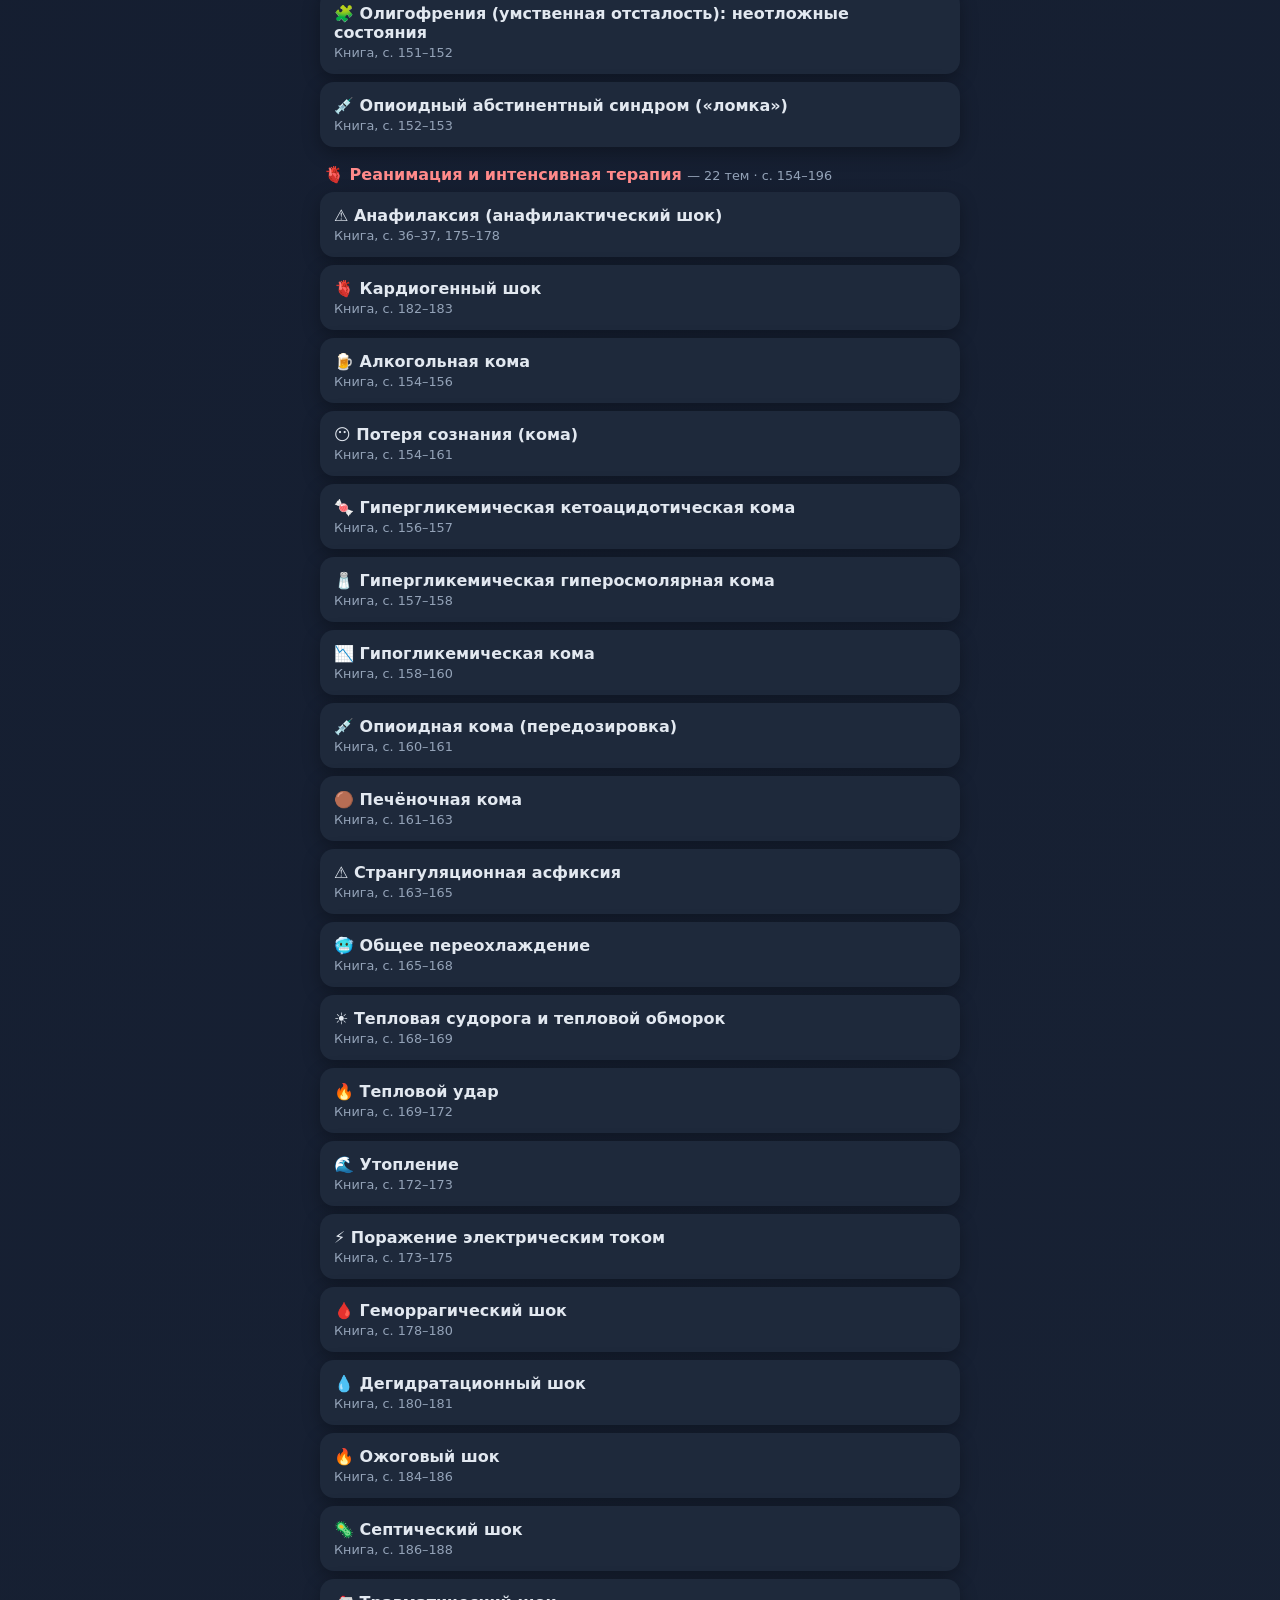
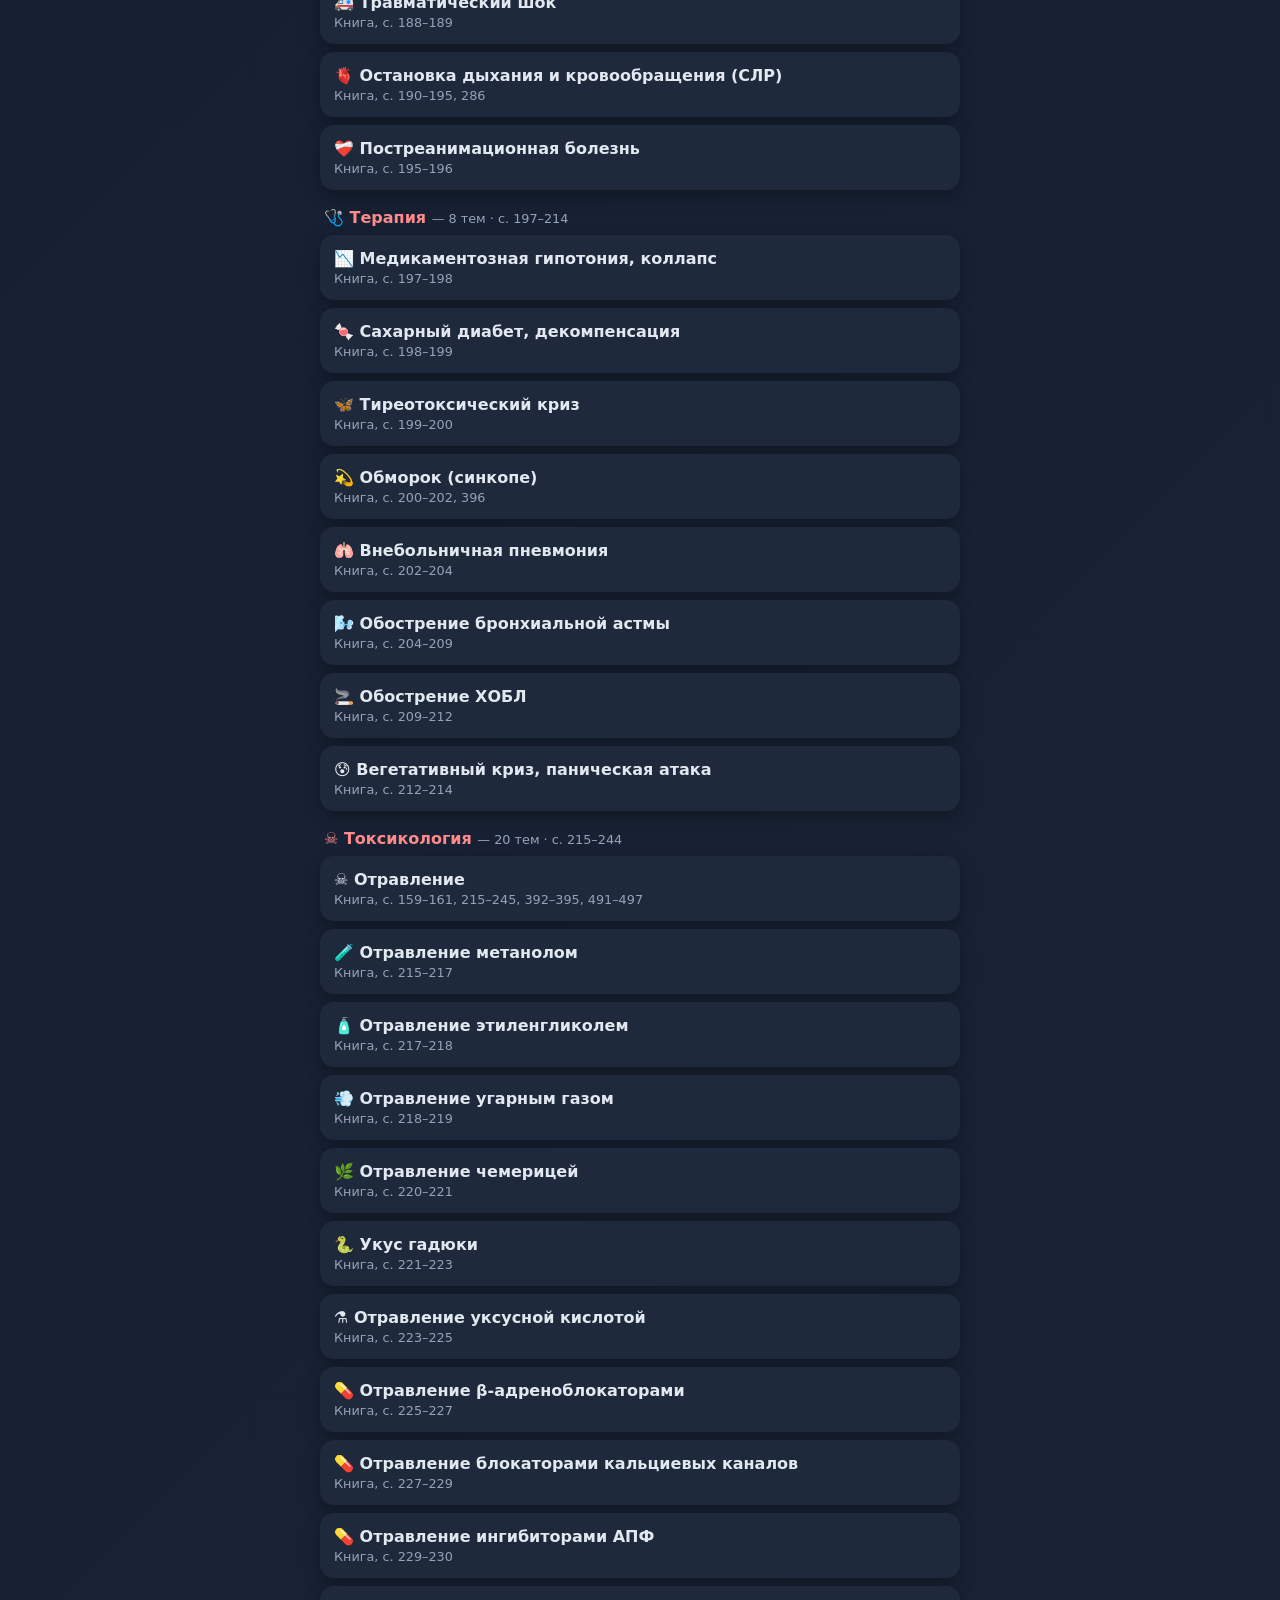
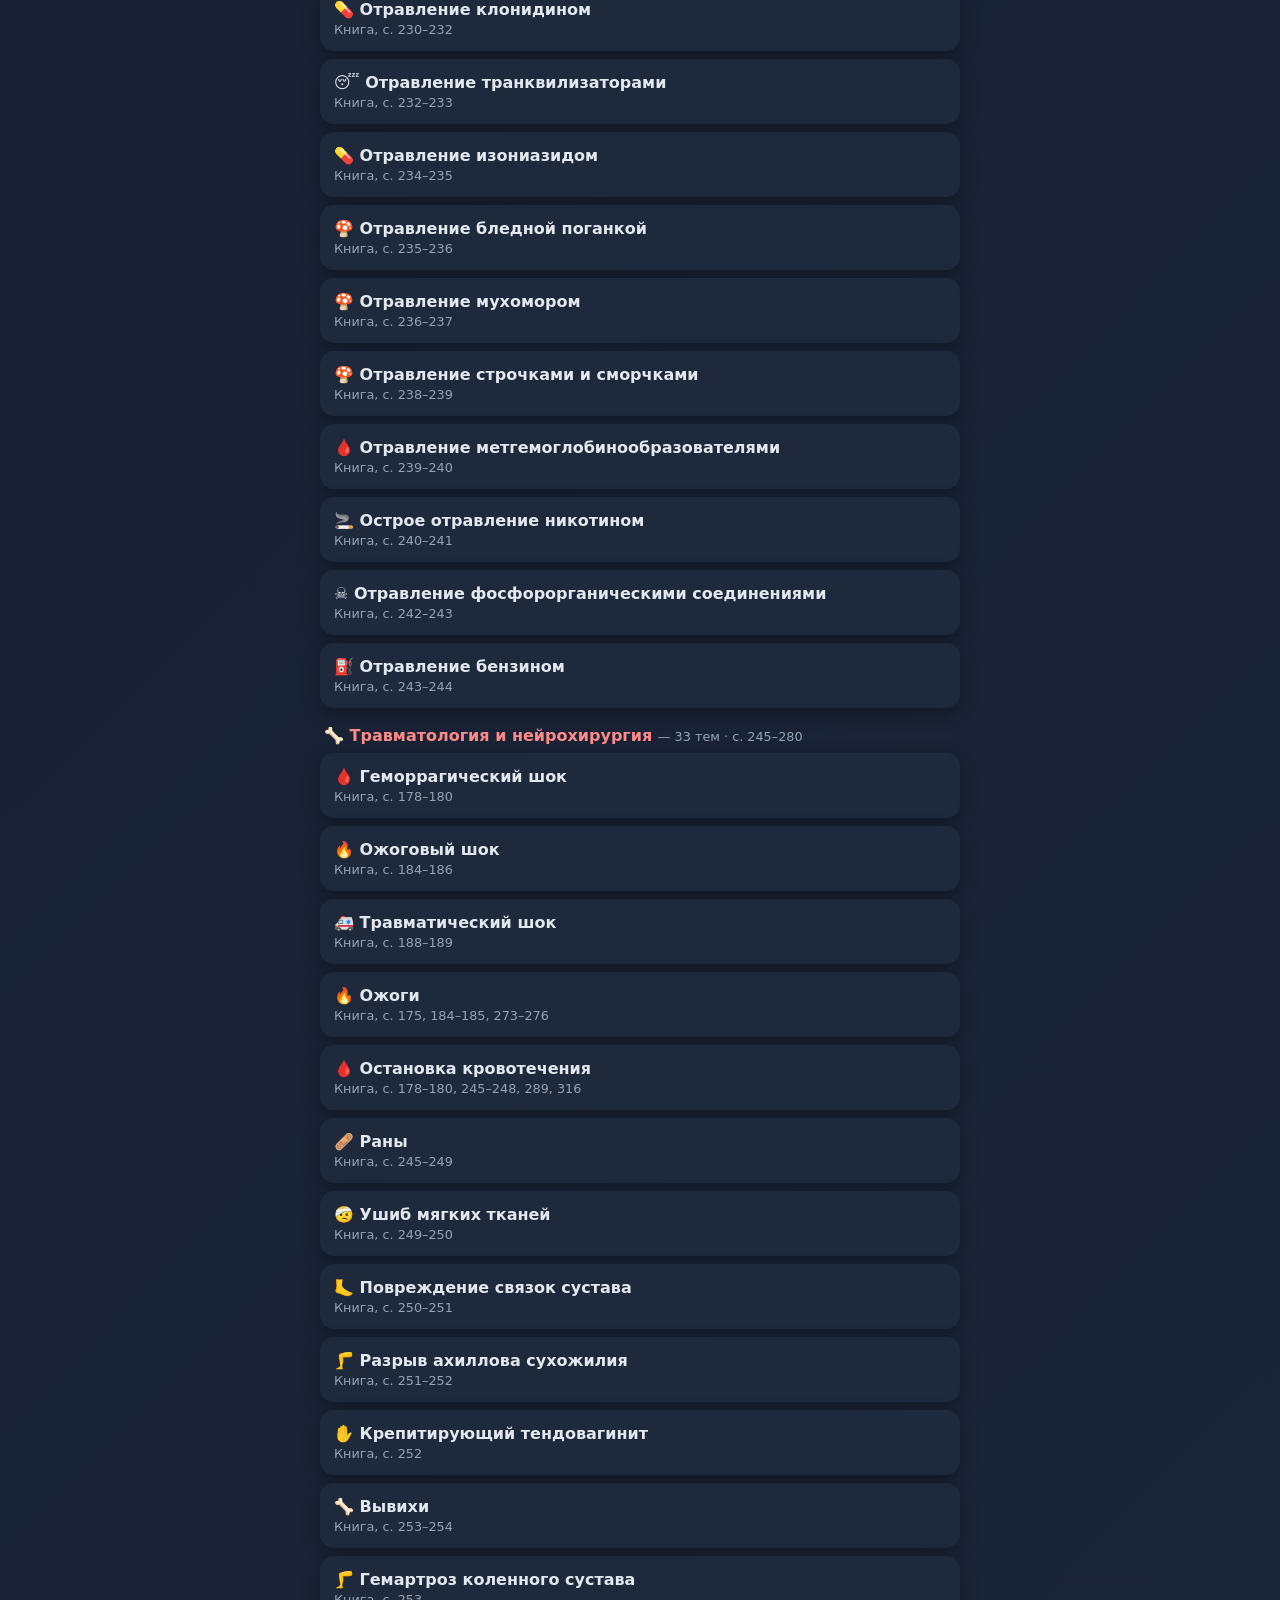
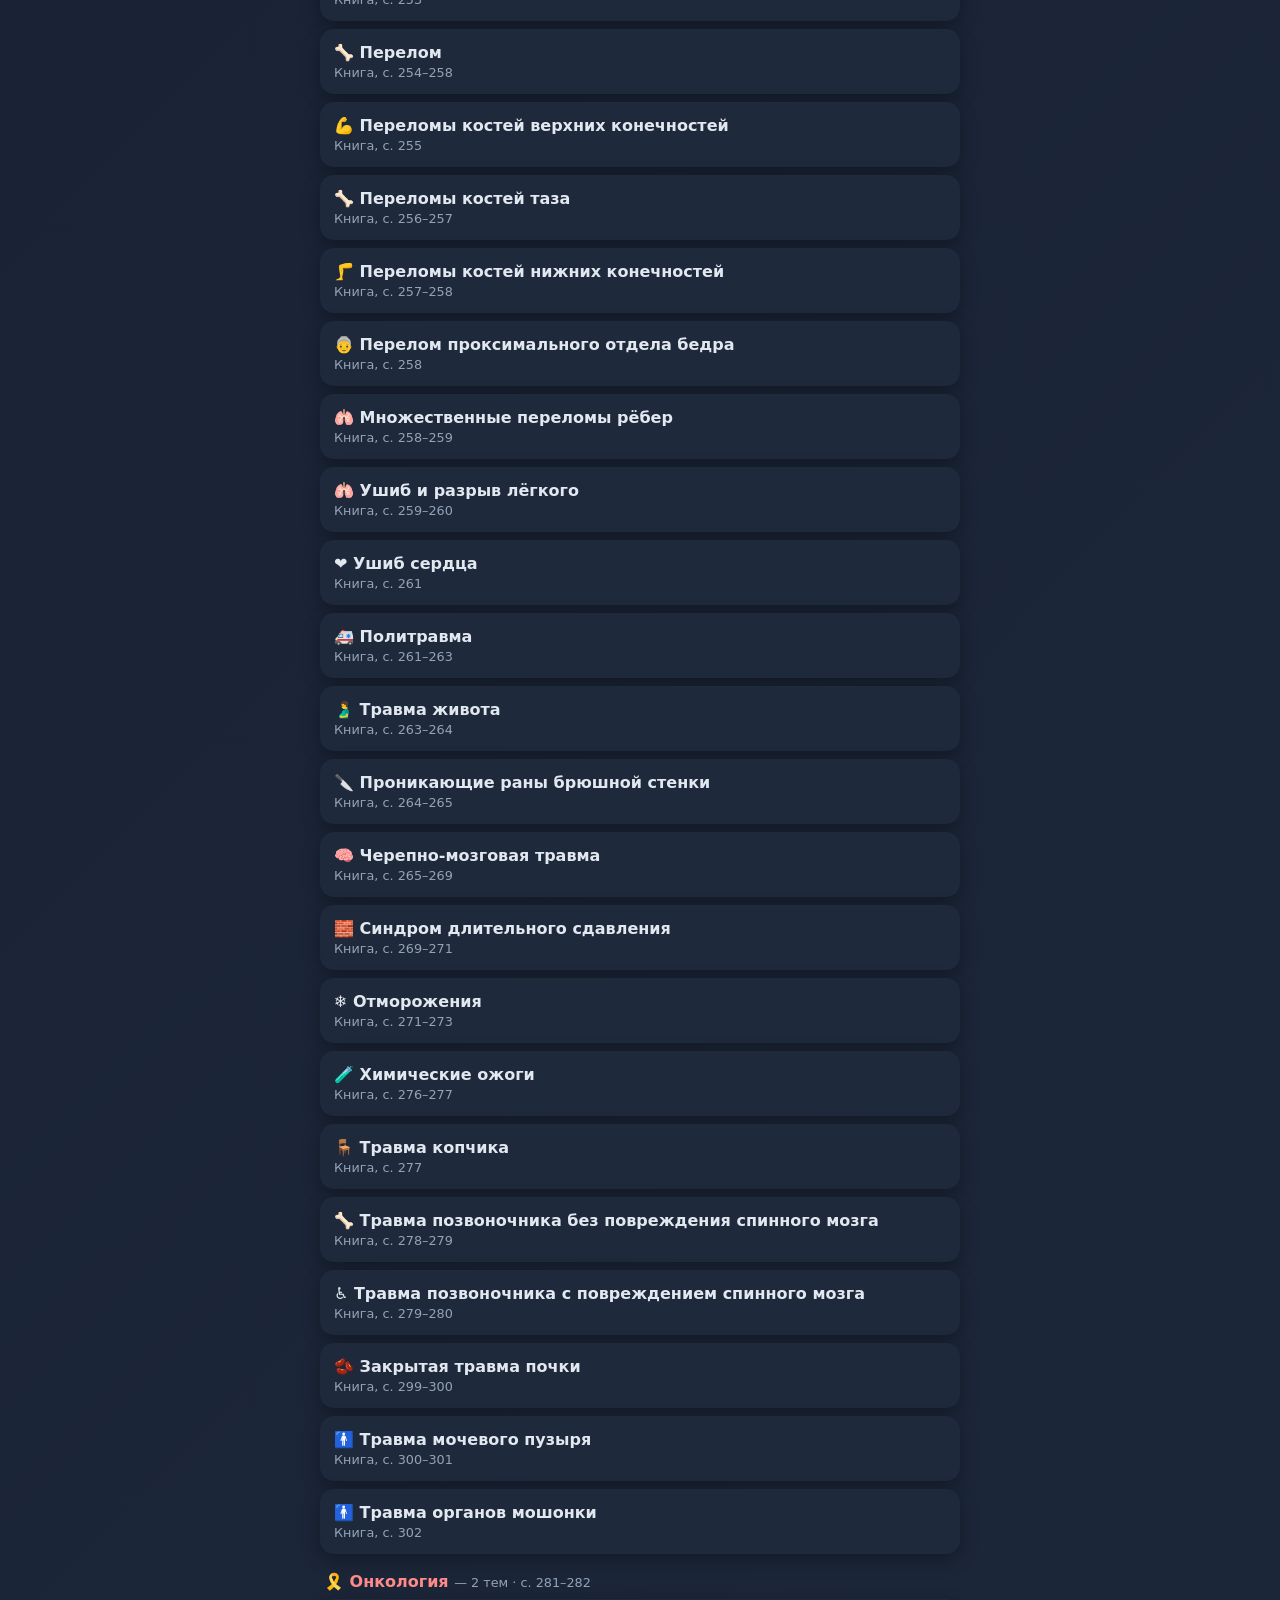
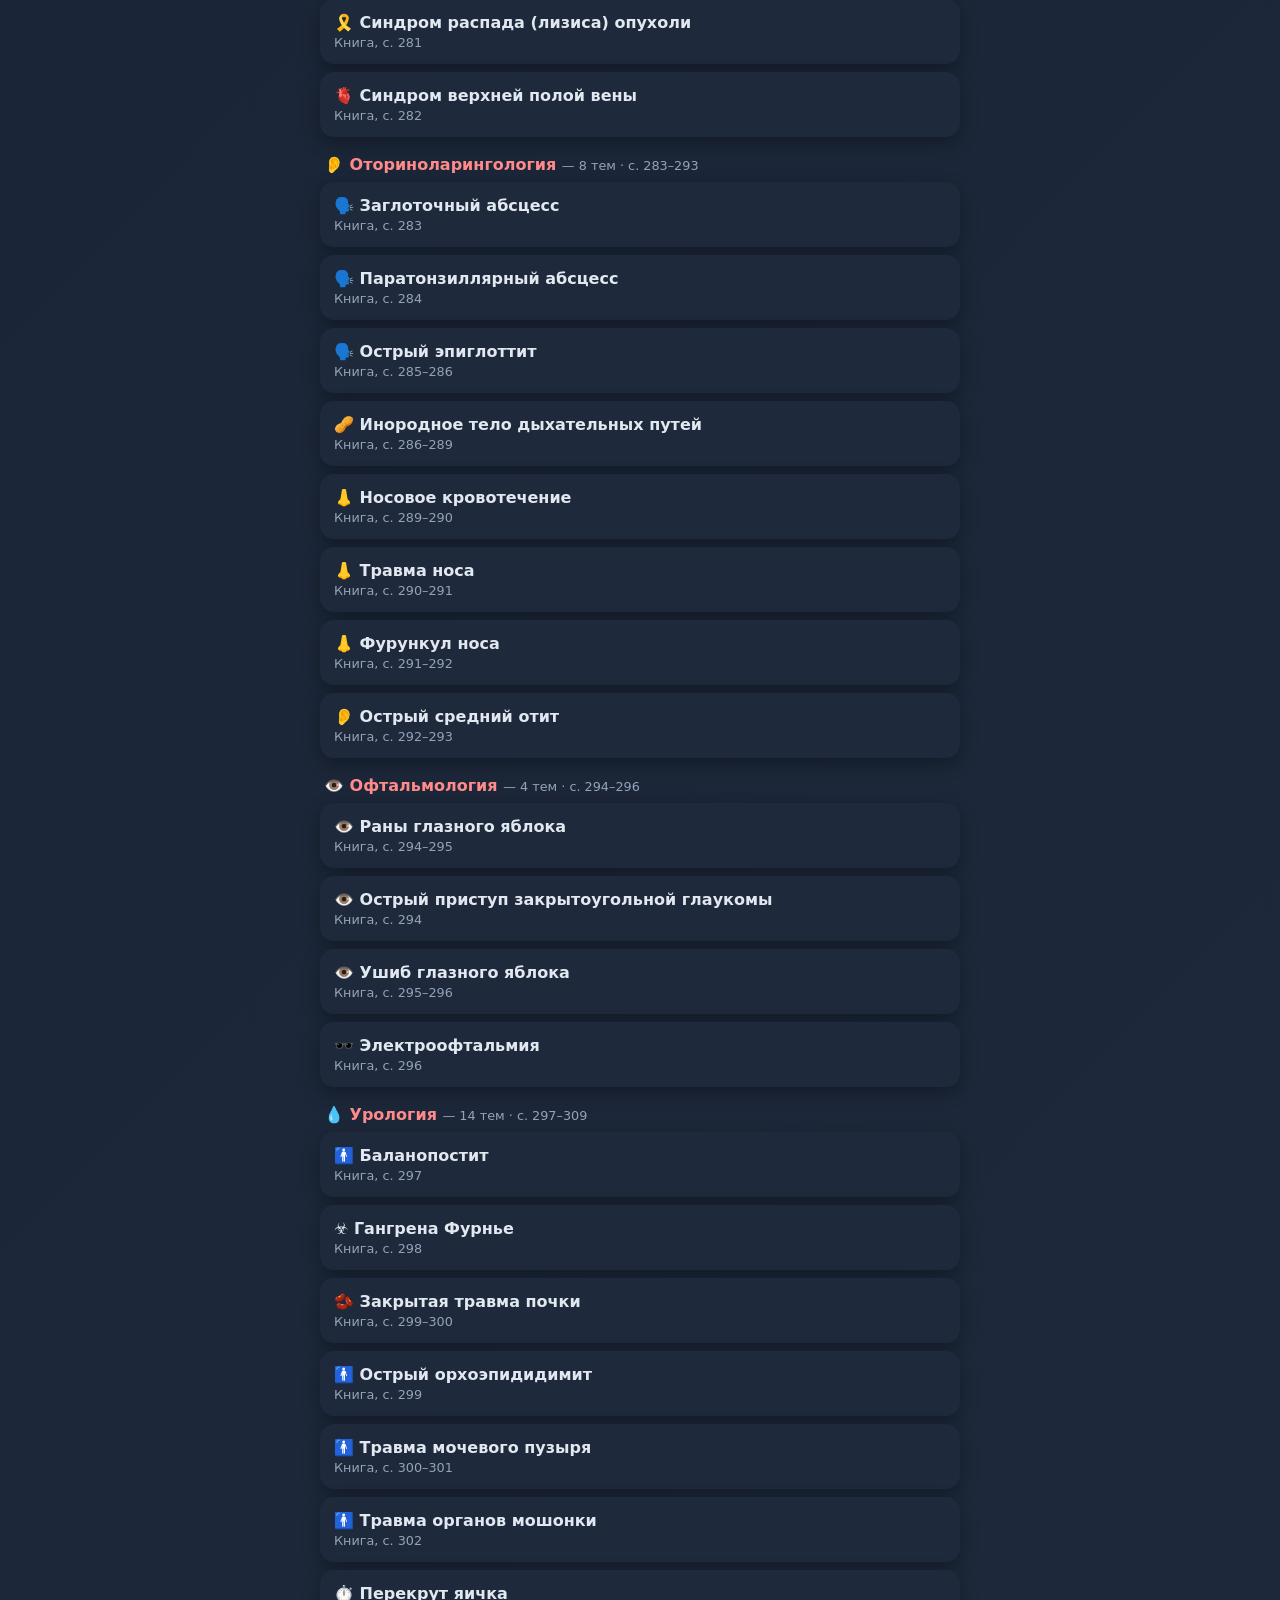
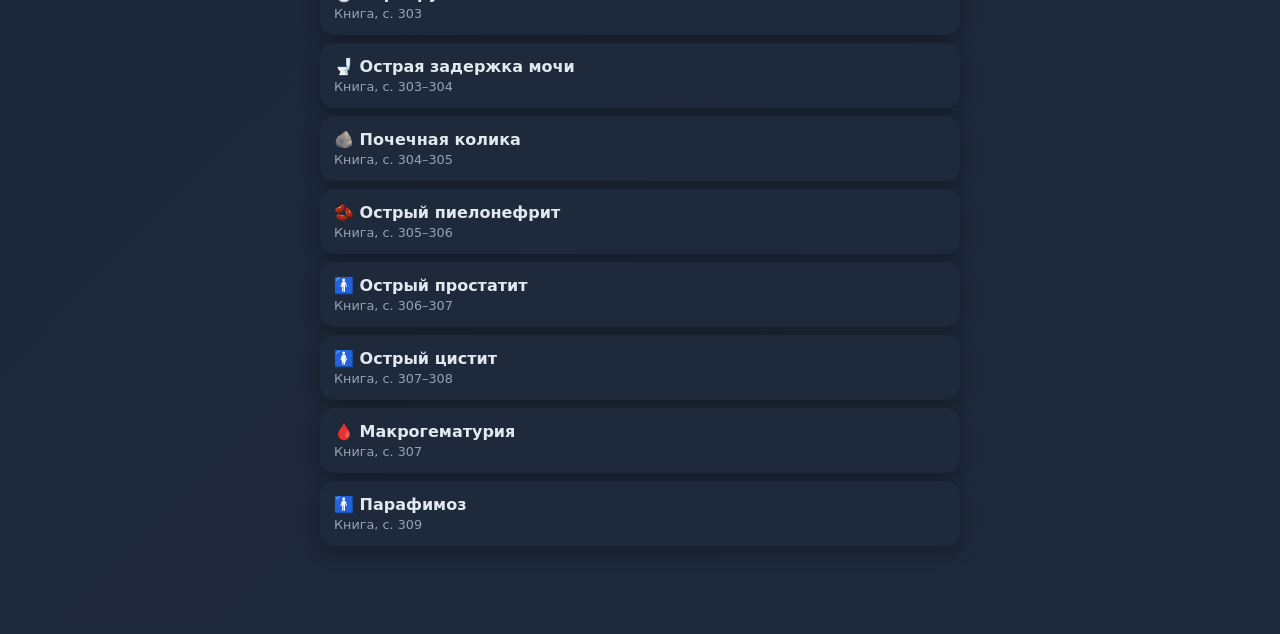
==== commit f9fe9aea: "Раздел «Урология»: 14 тем" ====
--- a/index.html
+++ b/index.html
@@ -12,5 +12,5 @@
 <div class="tabs"><button data-t="topics" class="on">Разделы</button><button data-t="drugs">Препараты</button><button data-t="disc">Расхождения</button><button data-t="calc">Калькулятор</button></div>
 <div id="view"></div>
 </div>
-<script src="data/chapters.js"></script><script src="data/topics/hyperemesis.js"></script><script src="data/topics/preeclampsia.js"></script><script src="data/topics/prom.js"></script><script src="data/topics/placenta_previa.js"></script><script src="data/topics/abruption.js"></script><script src="data/topics/amniotic_embolism.js"></script><script src="data/topics/pph.js"></script><script src="data/topics/dysmenorrhea.js"></script><script src="data/topics/ovarian_apoplexy.js"></script><script src="data/topics/bartholinitis.js"></script><script src="data/topics/ectopic.js"></script><script src="data/topics/miscarriage.js"></script><script src="data/topics/salpingoophoritis.js"></script><script src="data/topics/ovarian_torsion.js"></script><script src="data/topics/pelvioperitonitis.js"></script><script src="data/topics/anaphylaxis.js"></script><script src="data/topics/urticaria_gen.js"></script><script src="data/topics/urticaria_local.js"></script><script src="data/topics/angioedema.js"></script><script src="data/topics/toxicoderma.js"></script><script src="data/topics/lyell_sjs.js"></script><script src="data/topics/tonsillitis.js"></script><script src="data/topics/botulism.js"></script><script src="data/topics/varicella.js"></script><script src="data/topics/hfrs.js"></script><script src="data/topics/herpes.js"></script><script src="data/topics/influenza.js"></script><script src="data/topics/mononucleosis.js"></script><script src="data/topics/arvi.js"></script><script src="data/topics/croup.js"></script><script src="data/topics/dysentery.js"></script><script src="data/topics/diphtheria.js"></script><script src="data/topics/tick_encephalitis.js"></script><script src="data/topics/covid.js"></script><script src="data/topics/measles.js"></script><script src="data/topics/leptospirosis.js"></script><script src="data/topics/malaria.js"></script><script src="data/topics/meningococcal.js"></script><script src="data/topics/food_toxicoinfection.js"></script><script src="data/topics/hepatitis.js"></script><script src="data/topics/pseudotuberculosis.js"></script><script src="data/topics/rotavirus.js"></script><script src="data/topics/salmonellosis.js"></script><script src="data/topics/scarlet_fever.js"></script><script src="data/topics/cholera.js"></script><script src="data/topics/febrile_seizures.js"></script><script src="data/topics/cercariasis.js"></script><script src="data/topics/erysipelas.js"></script><script src="data/topics/hiv.js"></script><script src="data/topics/htn-crisis.js"></script><script src="data/topics/aortic.js"></script><script src="data/topics/acs.js"></script><script src="data/topics/tachy.js"></script><script src="data/topics/brady.js"></script><script src="data/topics/alhf.js"></script><script src="data/topics/pe.js"></script><script src="data/topics/endocarditis.js"></script><script src="data/topics/cardioshock.js"></script><script src="data/topics/back_pain.js"></script><script src="data/topics/migraine.js"></script><script src="data/topics/facial_palsy.js"></script><script src="data/topics/migraine_status.js"></script><script src="data/topics/stroke.js"></script><script src="data/topics/gbs.js"></script><script src="data/topics/spinal_stroke.js"></script><script src="data/topics/vertebral_artery.js"></script><script src="data/topics/seizures.js"></script><script src="data/topics/amphetamine.js"></script><script src="data/topics/disulfiram_reaction.js"></script><script src="data/topics/alcohol_withdrawal.js"></script><script src="data/topics/depression.js"></script><script src="data/topics/ptsd.js"></script><script src="data/topics/agitation.js"></script><script src="data/topics/suicide.js"></script><script src="data/topics/schizophrenia.js"></script><script src="data/topics/oligophrenia.js"></script><script src="data/topics/opioid_withdrawal.js"></script><script src="data/topics/alcohol_coma.js"></script><script src="data/topics/coma.js"></script><script src="data/topics/dka.js"></script><script src="data/topics/hhs.js"></script><script src="data/topics/hypoglycemia.js"></script><script src="data/topics/opioid_coma.js"></script><script src="data/topics/hepatic_coma.js"></script><script src="data/topics/strangulation.js"></script><script src="data/topics/hypothermia.js"></script><script src="data/topics/heat_cramps_syncope.js"></script><script src="data/topics/heat_stroke.js"></script><script src="data/topics/drowning.js"></script><script src="data/topics/electrical_injury.js"></script><script src="data/topics/hemorrhagic_shock.js"></script><script src="data/topics/dehydration_shock.js"></script><script src="data/topics/burn_shock.js"></script><script src="data/topics/septic_shock.js"></script><script src="data/topics/traumatic_shock.js"></script><script src="data/topics/cpr.js"></script><script src="data/topics/post_resuscitation.js"></script><script src="data/topics/drug_hypotension.js"></script><script src="data/topics/diabetes_decomp.js"></script><script src="data/topics/thyrotoxic_crisis.js"></script><script src="data/topics/syncope.js"></script><script src="data/topics/pneumonia.js"></script><script src="data/topics/asthma.js"></script><script src="data/topics/copd.js"></script><script src="data/topics/vegetative_crisis.js"></script><script src="data/topics/poisoning.js"></script><script src="data/topics/methanol.js"></script><script src="data/topics/ethylene_glycol.js"></script><script src="data/topics/carbon_monoxide.js"></script><script src="data/topics/veratrum.js"></script><script src="data/topics/viper_bite.js"></script><script src="data/topics/acetic_acid.js"></script><script src="data/topics/beta_blocker_od.js"></script><script src="data/topics/ccb_od.js"></script><script src="data/topics/acei_od.js"></script><script src="data/topics/clonidine_od.js"></script><script src="data/topics/benzo_od.js"></script><script src="data/topics/isoniazid_od.js"></script><script src="data/topics/death_cap.js"></script><script src="data/topics/fly_agaric.js"></script><script src="data/topics/gyromitra.js"></script><script src="data/topics/methemoglobin.js"></script><script src="data/topics/nicotine.js"></script><script src="data/topics/organophosphate.js"></script><script src="data/topics/gasoline.js"></script><script src="data/topics/burns.js"></script><script src="data/topics/bleeding.js"></script><script src="data/topics/wounds.js"></script><script src="data/topics/contusion.js"></script><script src="data/topics/ligament_injury.js"></script><script src="data/topics/achilles_rupture.js"></script><script src="data/topics/tenosynovitis.js"></script><script src="data/topics/dislocation.js"></script><script src="data/topics/knee_hemarthrosis.js"></script><script src="data/topics/fracture.js"></script><script src="data/topics/upper_limb_fx.js"></script><script src="data/topics/pelvic_fx.js"></script><script src="data/topics/lower_limb_fx.js"></script><script src="data/topics/hip_fx.js"></script><script src="data/topics/rib_fx.js"></script><script src="data/topics/lung_contusion.js"></script><script src="data/topics/cardiac_contusion.js"></script><script src="data/topics/polytrauma.js"></script><script src="data/topics/abdominal_trauma.js"></script><script src="data/topics/abdominal_wound.js"></script><script src="data/topics/tbi.js"></script><script src="data/topics/crush_syndrome.js"></script><script src="data/topics/frostbite.js"></script><script src="data/topics/chemical_burns.js"></script><script src="data/topics/coccyx_injury.js"></script><script src="data/topics/spine_injury.js"></script><script src="data/topics/spinal_cord_injury.js"></script><script src="data/topics/tumor_lysis.js"></script><script src="data/topics/svc_syndrome.js"></script><script src="data/topics/retropharyngeal_abscess.js"></script><script src="data/topics/peritonsillar_abscess.js"></script><script src="data/topics/epiglottitis.js"></script><script src="data/topics/airway_foreign_body.js"></script><script src="data/topics/epistaxis.js"></script><script src="data/topics/nasal_trauma.js"></script><script src="data/topics/nasal_furuncle.js"></script><script src="data/topics/otitis_media.js"></script><script src="data/topics/eye_wound.js"></script><script src="data/topics/glaucoma_attack.js"></script><script src="data/topics/eye_contusion.js"></script><script src="data/topics/electroophthalmia.js"></script><script src="data/drugs.js"></script><script src="data/discrepancies.js"></script><script src="app.js"></script>
+<script src="data/chapters.js"></script><script src="data/topics/hyperemesis.js"></script><script src="data/topics/preeclampsia.js"></script><script src="data/topics/prom.js"></script><script src="data/topics/placenta_previa.js"></script><script src="data/topics/abruption.js"></script><script src="data/topics/amniotic_embolism.js"></script><script src="data/topics/pph.js"></script><script src="data/topics/dysmenorrhea.js"></script><script src="data/topics/ovarian_apoplexy.js"></script><script src="data/topics/bartholinitis.js"></script><script src="data/topics/ectopic.js"></script><script src="data/topics/miscarriage.js"></script><script src="data/topics/salpingoophoritis.js"></script><script src="data/topics/ovarian_torsion.js"></script><script src="data/topics/pelvioperitonitis.js"></script><script src="data/topics/anaphylaxis.js"></script><script src="data/topics/urticaria_gen.js"></script><script src="data/topics/urticaria_local.js"></script><script src="data/topics/angioedema.js"></script><script src="data/topics/toxicoderma.js"></script><script src="data/topics/lyell_sjs.js"></script><script src="data/topics/tonsillitis.js"></script><script src="data/topics/botulism.js"></script><script src="data/topics/varicella.js"></script><script src="data/topics/hfrs.js"></script><script src="data/topics/herpes.js"></script><script src="data/topics/influenza.js"></script><script src="data/topics/mononucleosis.js"></script><script src="data/topics/arvi.js"></script><script src="data/topics/croup.js"></script><script src="data/topics/dysentery.js"></script><script src="data/topics/diphtheria.js"></script><script src="data/topics/tick_encephalitis.js"></script><script src="data/topics/covid.js"></script><script src="data/topics/measles.js"></script><script src="data/topics/leptospirosis.js"></script><script src="data/topics/malaria.js"></script><script src="data/topics/meningococcal.js"></script><script src="data/topics/food_toxicoinfection.js"></script><script src="data/topics/hepatitis.js"></script><script src="data/topics/pseudotuberculosis.js"></script><script src="data/topics/rotavirus.js"></script><script src="data/topics/salmonellosis.js"></script><script src="data/topics/scarlet_fever.js"></script><script src="data/topics/cholera.js"></script><script src="data/topics/febrile_seizures.js"></script><script src="data/topics/cercariasis.js"></script><script src="data/topics/erysipelas.js"></script><script src="data/topics/hiv.js"></script><script src="data/topics/htn-crisis.js"></script><script src="data/topics/aortic.js"></script><script src="data/topics/acs.js"></script><script src="data/topics/tachy.js"></script><script src="data/topics/brady.js"></script><script src="data/topics/alhf.js"></script><script src="data/topics/pe.js"></script><script src="data/topics/endocarditis.js"></script><script src="data/topics/cardioshock.js"></script><script src="data/topics/back_pain.js"></script><script src="data/topics/migraine.js"></script><script src="data/topics/facial_palsy.js"></script><script src="data/topics/migraine_status.js"></script><script src="data/topics/stroke.js"></script><script src="data/topics/gbs.js"></script><script src="data/topics/spinal_stroke.js"></script><script src="data/topics/vertebral_artery.js"></script><script src="data/topics/seizures.js"></script><script src="data/topics/amphetamine.js"></script><script src="data/topics/disulfiram_reaction.js"></script><script src="data/topics/alcohol_withdrawal.js"></script><script src="data/topics/depression.js"></script><script src="data/topics/ptsd.js"></script><script src="data/topics/agitation.js"></script><script src="data/topics/suicide.js"></script><script src="data/topics/schizophrenia.js"></script><script src="data/topics/oligophrenia.js"></script><script src="data/topics/opioid_withdrawal.js"></script><script src="data/topics/alcohol_coma.js"></script><script src="data/topics/coma.js"></script><script src="data/topics/dka.js"></script><script src="data/topics/hhs.js"></script><script src="data/topics/hypoglycemia.js"></script><script src="data/topics/opioid_coma.js"></script><script src="data/topics/hepatic_coma.js"></script><script src="data/topics/strangulation.js"></script><script src="data/topics/hypothermia.js"></script><script src="data/topics/heat_cramps_syncope.js"></script><script src="data/topics/heat_stroke.js"></script><script src="data/topics/drowning.js"></script><script src="data/topics/electrical_injury.js"></script><script src="data/topics/hemorrhagic_shock.js"></script><script src="data/topics/dehydration_shock.js"></script><script src="data/topics/burn_shock.js"></script><script src="data/topics/septic_shock.js"></script><script src="data/topics/traumatic_shock.js"></script><script src="data/topics/cpr.js"></script><script src="data/topics/post_resuscitation.js"></script><script src="data/topics/drug_hypotension.js"></script><script src="data/topics/diabetes_decomp.js"></script><script src="data/topics/thyrotoxic_crisis.js"></script><script src="data/topics/syncope.js"></script><script src="data/topics/pneumonia.js"></script><script src="data/topics/asthma.js"></script><script src="data/topics/copd.js"></script><script src="data/topics/vegetative_crisis.js"></script><script src="data/topics/poisoning.js"></script><script src="data/topics/methanol.js"></script><script src="data/topics/ethylene_glycol.js"></script><script src="data/topics/carbon_monoxide.js"></script><script src="data/topics/veratrum.js"></script><script src="data/topics/viper_bite.js"></script><script src="data/topics/acetic_acid.js"></script><script src="data/topics/beta_blocker_od.js"></script><script src="data/topics/ccb_od.js"></script><script src="data/topics/acei_od.js"></script><script src="data/topics/clonidine_od.js"></script><script src="data/topics/benzo_od.js"></script><script src="data/topics/isoniazid_od.js"></script><script src="data/topics/death_cap.js"></script><script src="data/topics/fly_agaric.js"></script><script src="data/topics/gyromitra.js"></script><script src="data/topics/methemoglobin.js"></script><script src="data/topics/nicotine.js"></script><script src="data/topics/organophosphate.js"></script><script src="data/topics/gasoline.js"></script><script src="data/topics/burns.js"></script><script src="data/topics/bleeding.js"></script><script src="data/topics/wounds.js"></script><script src="data/topics/contusion.js"></script><script src="data/topics/ligament_injury.js"></script><script src="data/topics/achilles_rupture.js"></script><script src="data/topics/tenosynovitis.js"></script><script src="data/topics/dislocation.js"></script><script src="data/topics/knee_hemarthrosis.js"></script><script src="data/topics/fracture.js"></script><script src="data/topics/upper_limb_fx.js"></script><script src="data/topics/pelvic_fx.js"></script><script src="data/topics/lower_limb_fx.js"></script><script src="data/topics/hip_fx.js"></script><script src="data/topics/rib_fx.js"></script><script src="data/topics/lung_contusion.js"></script><script src="data/topics/cardiac_contusion.js"></script><script src="data/topics/polytrauma.js"></script><script src="data/topics/abdominal_trauma.js"></script><script src="data/topics/abdominal_wound.js"></script><script src="data/topics/tbi.js"></script><script src="data/topics/crush_syndrome.js"></script><script src="data/topics/frostbite.js"></script><script src="data/topics/chemical_burns.js"></script><script src="data/topics/coccyx_injury.js"></script><script src="data/topics/spine_injury.js"></script><script src="data/topics/spinal_cord_injury.js"></script><script src="data/topics/tumor_lysis.js"></script><script src="data/topics/svc_syndrome.js"></script><script src="data/topics/retropharyngeal_abscess.js"></script><script src="data/topics/peritonsillar_abscess.js"></script><script src="data/topics/epiglottitis.js"></script><script src="data/topics/airway_foreign_body.js"></script><script src="data/topics/epistaxis.js"></script><script src="data/topics/nasal_trauma.js"></script><script src="data/topics/nasal_furuncle.js"></script><script src="data/topics/otitis_media.js"></script><script src="data/topics/eye_wound.js"></script><script src="data/topics/glaucoma_attack.js"></script><script src="data/topics/eye_contusion.js"></script><script src="data/topics/electroophthalmia.js"></script><script src="data/topics/balanoposthitis.js"></script><script src="data/topics/fournier.js"></script><script src="data/topics/kidney_trauma.js"></script><script src="data/topics/orchiepididymitis.js"></script><script src="data/topics/bladder_trauma.js"></script><script src="data/topics/scrotal_trauma.js"></script><script src="data/topics/testicular_torsion.js"></script><script src="data/topics/urinary_retention.js"></script><script src="data/topics/renal_colic.js"></script><script src="data/topics/pyelonephritis.js"></script><script src="data/topics/prostatitis.js"></script><script src="data/topics/cystitis.js"></script><script src="data/topics/gross_hematuria.js"></script><script src="data/topics/paraphimosis.js"></script><script src="data/drugs.js"></script><script src="data/discrepancies.js"></script><script src="app.js"></script>
 </body></html>
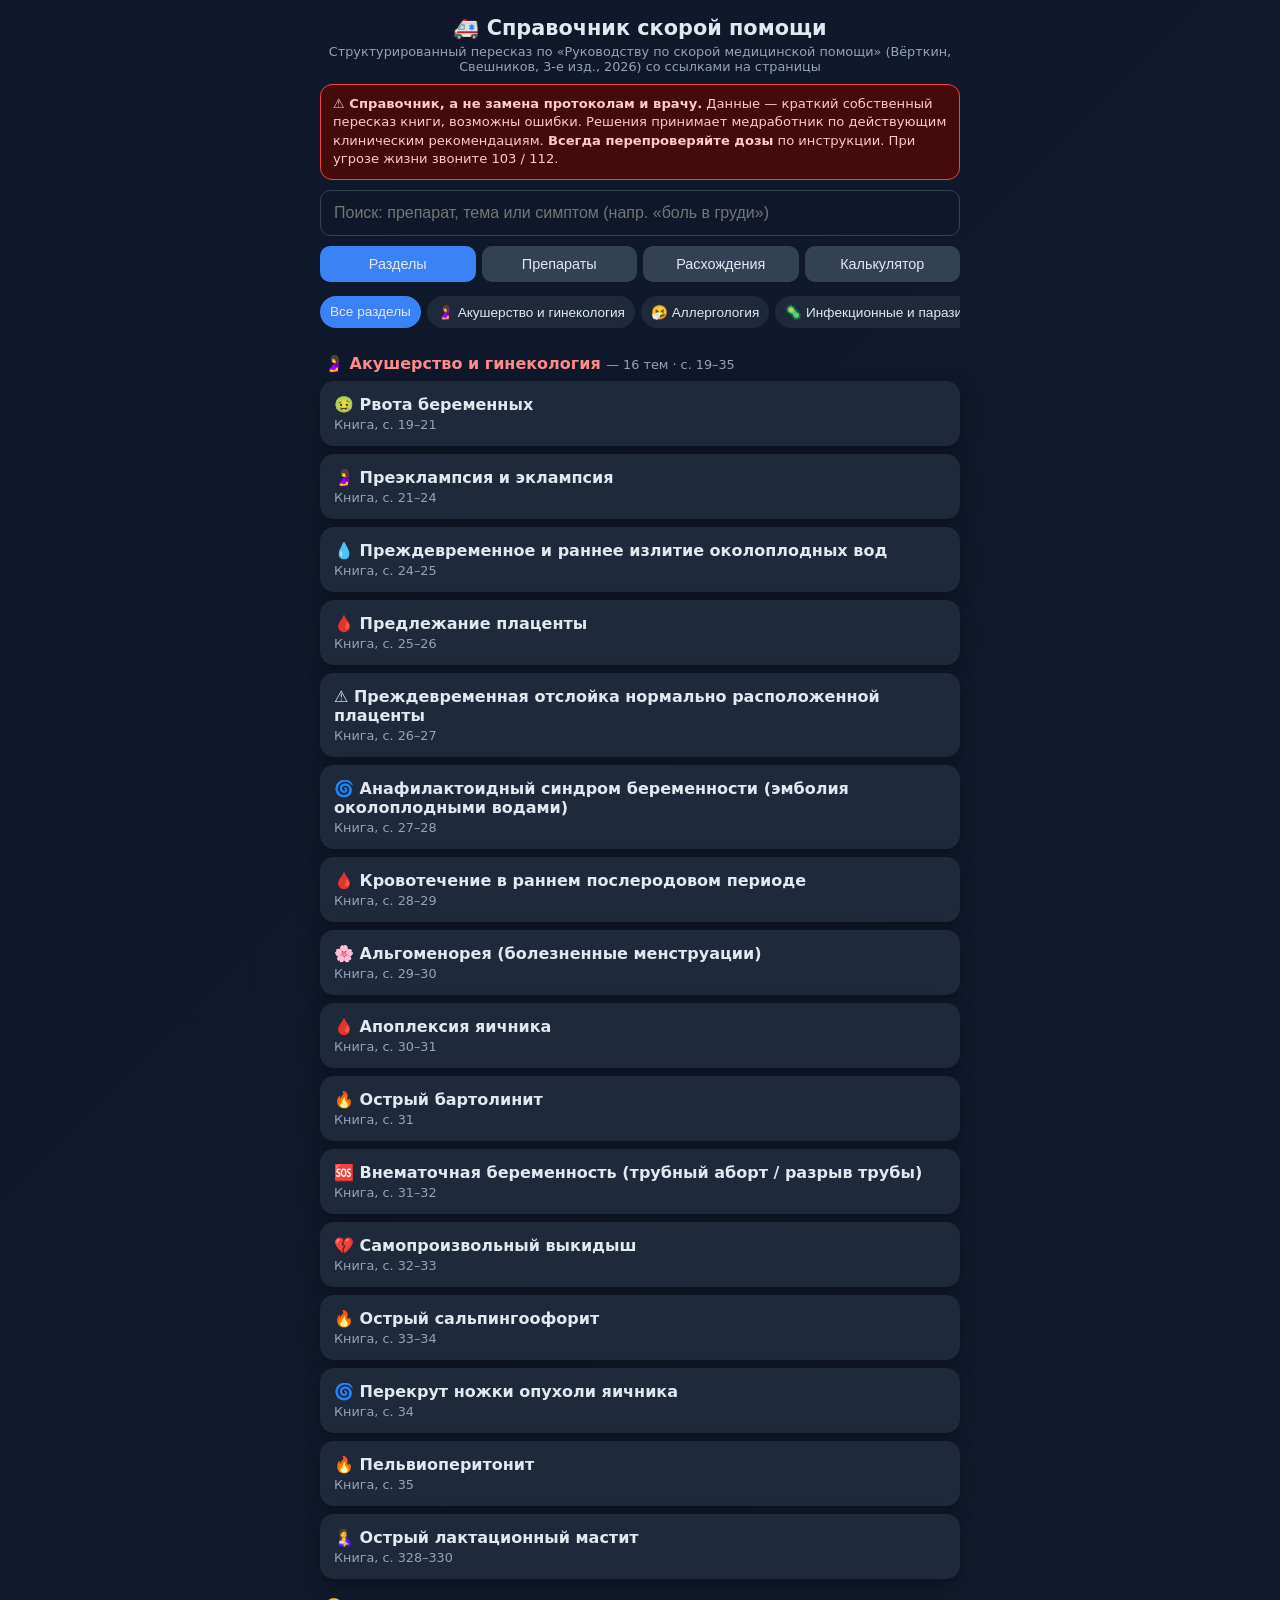
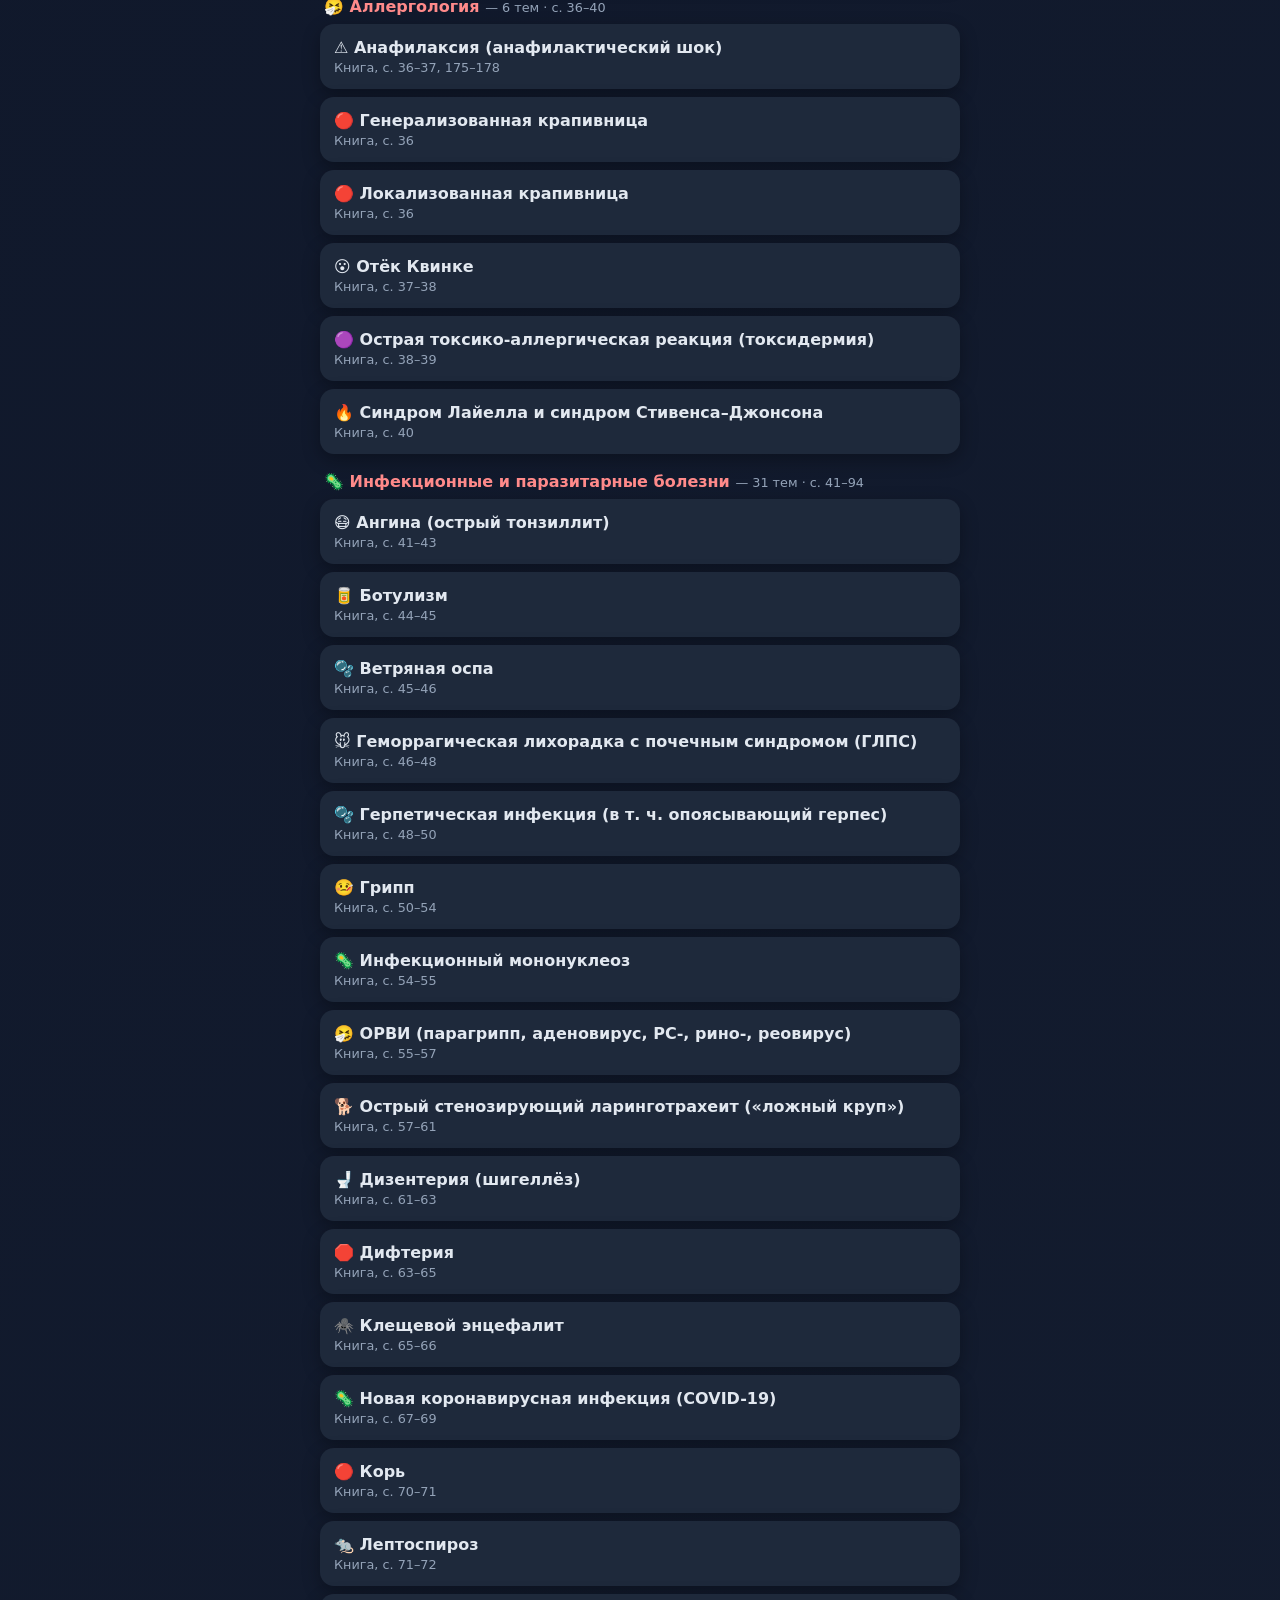
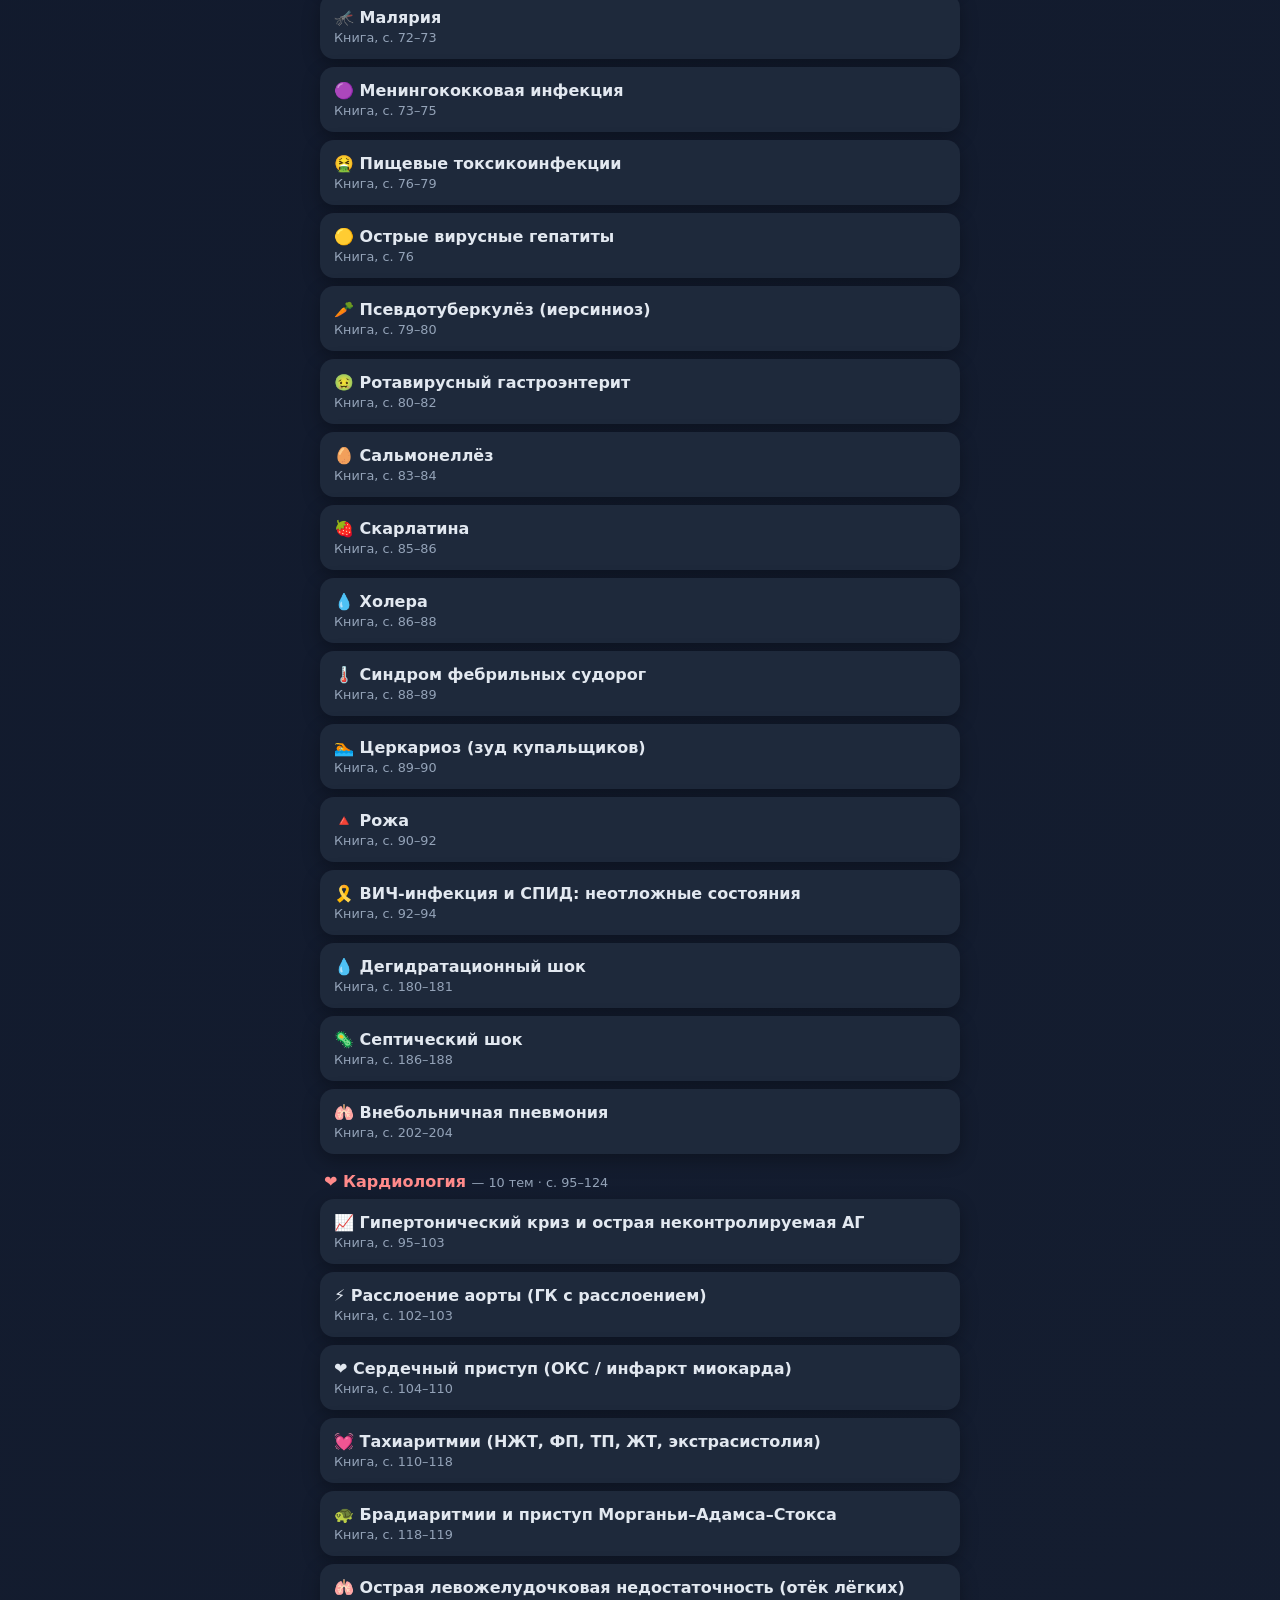
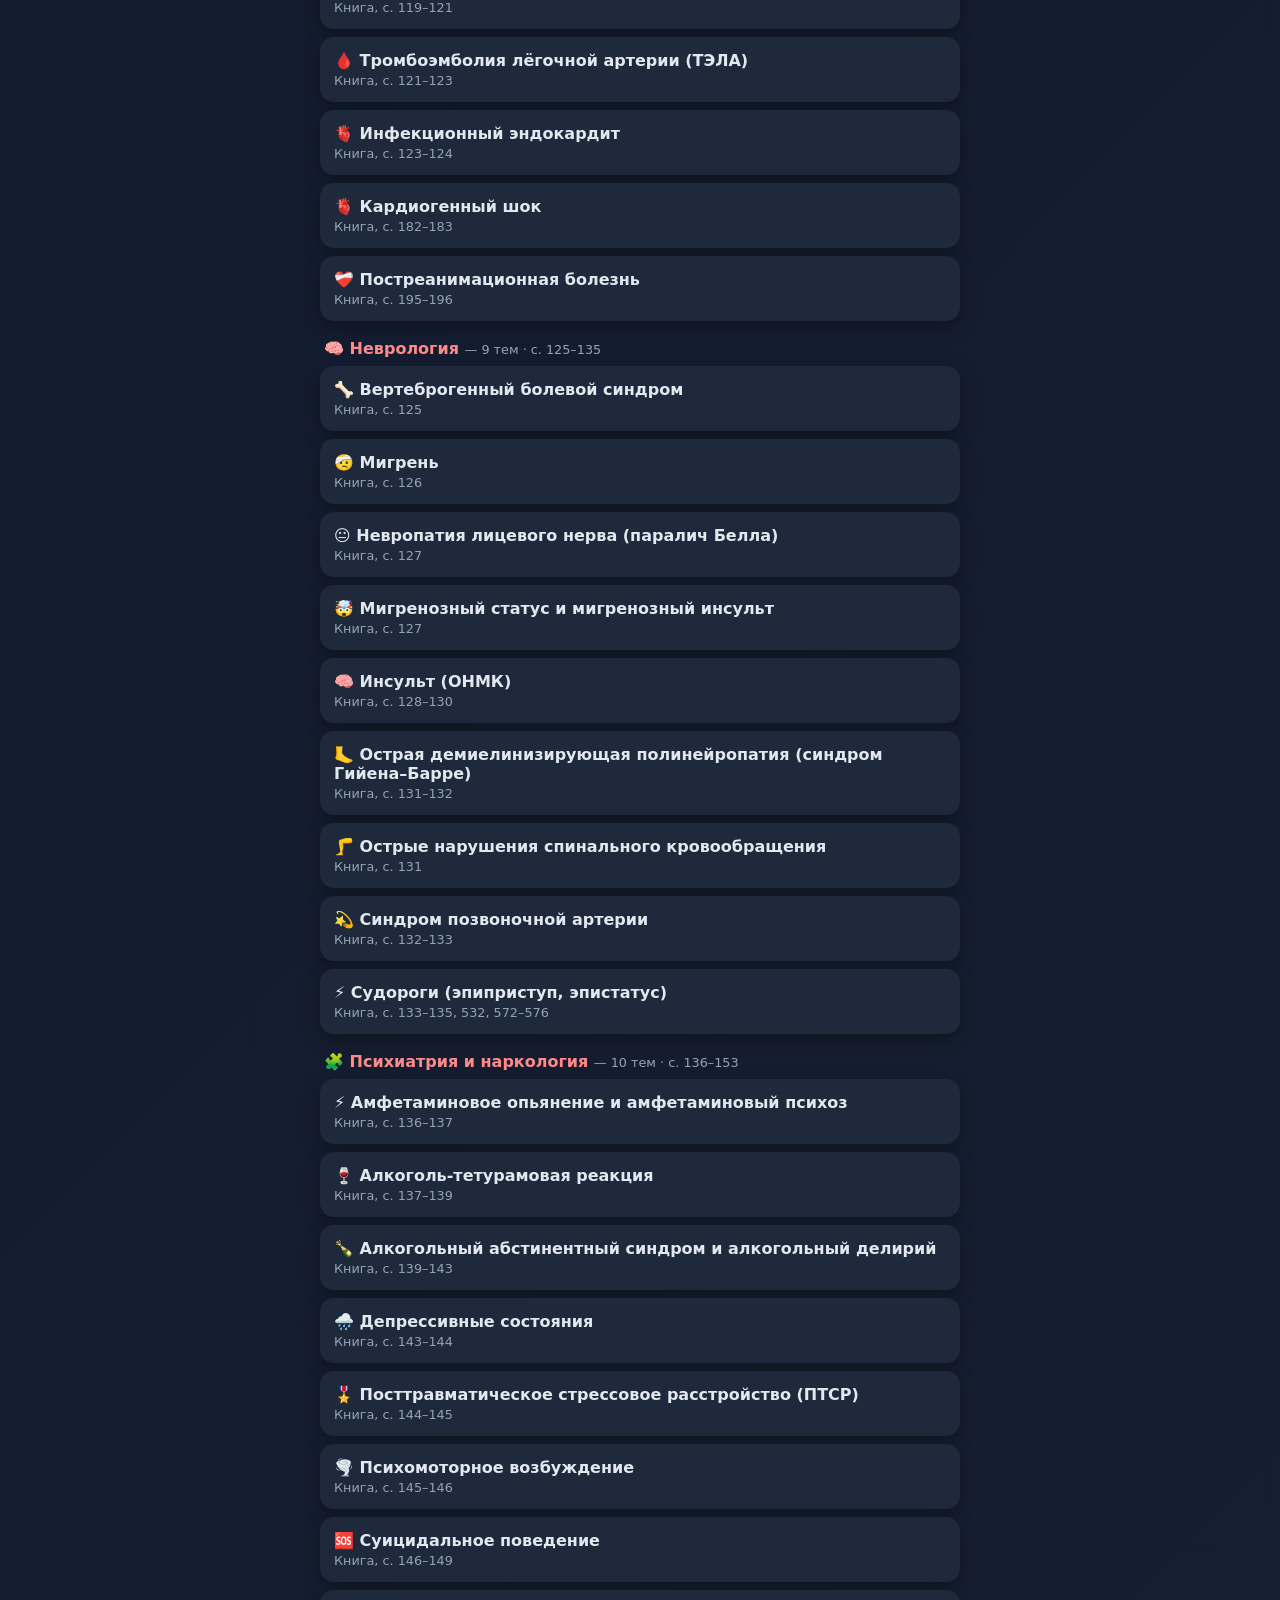
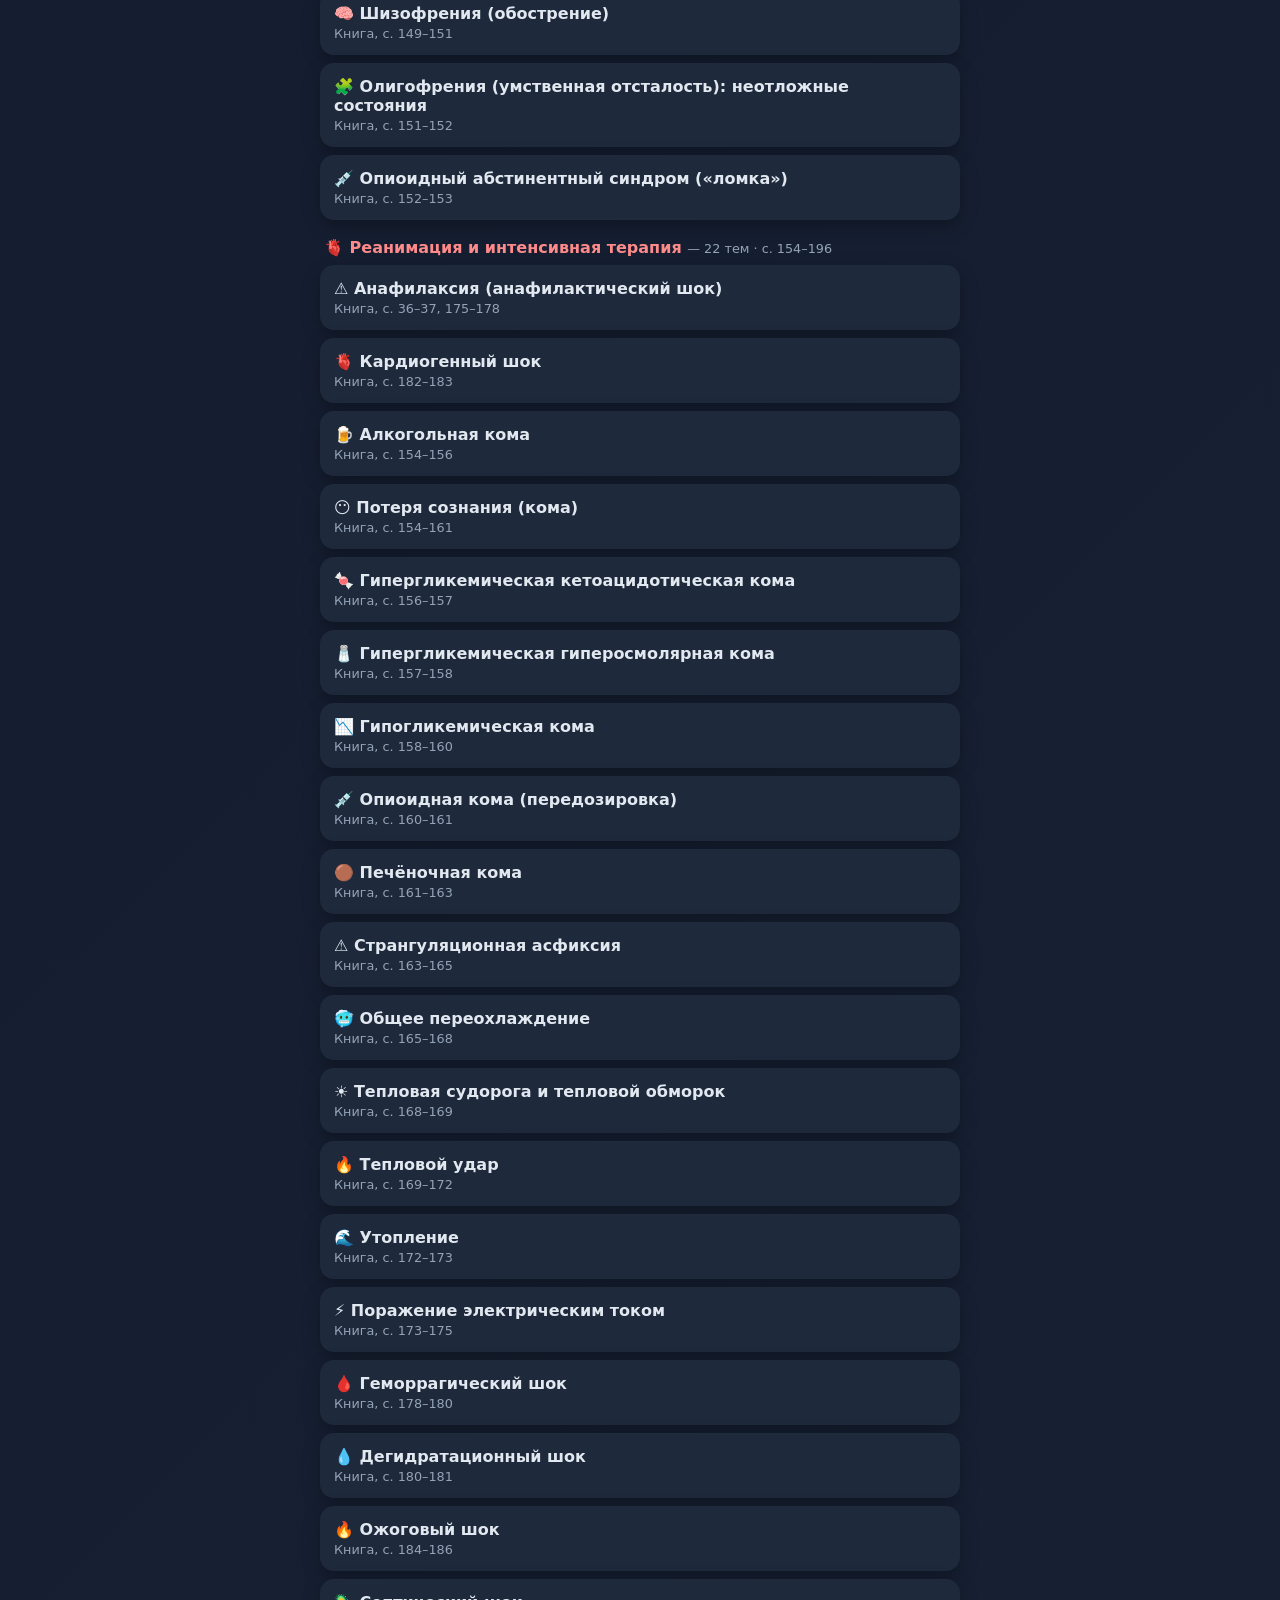
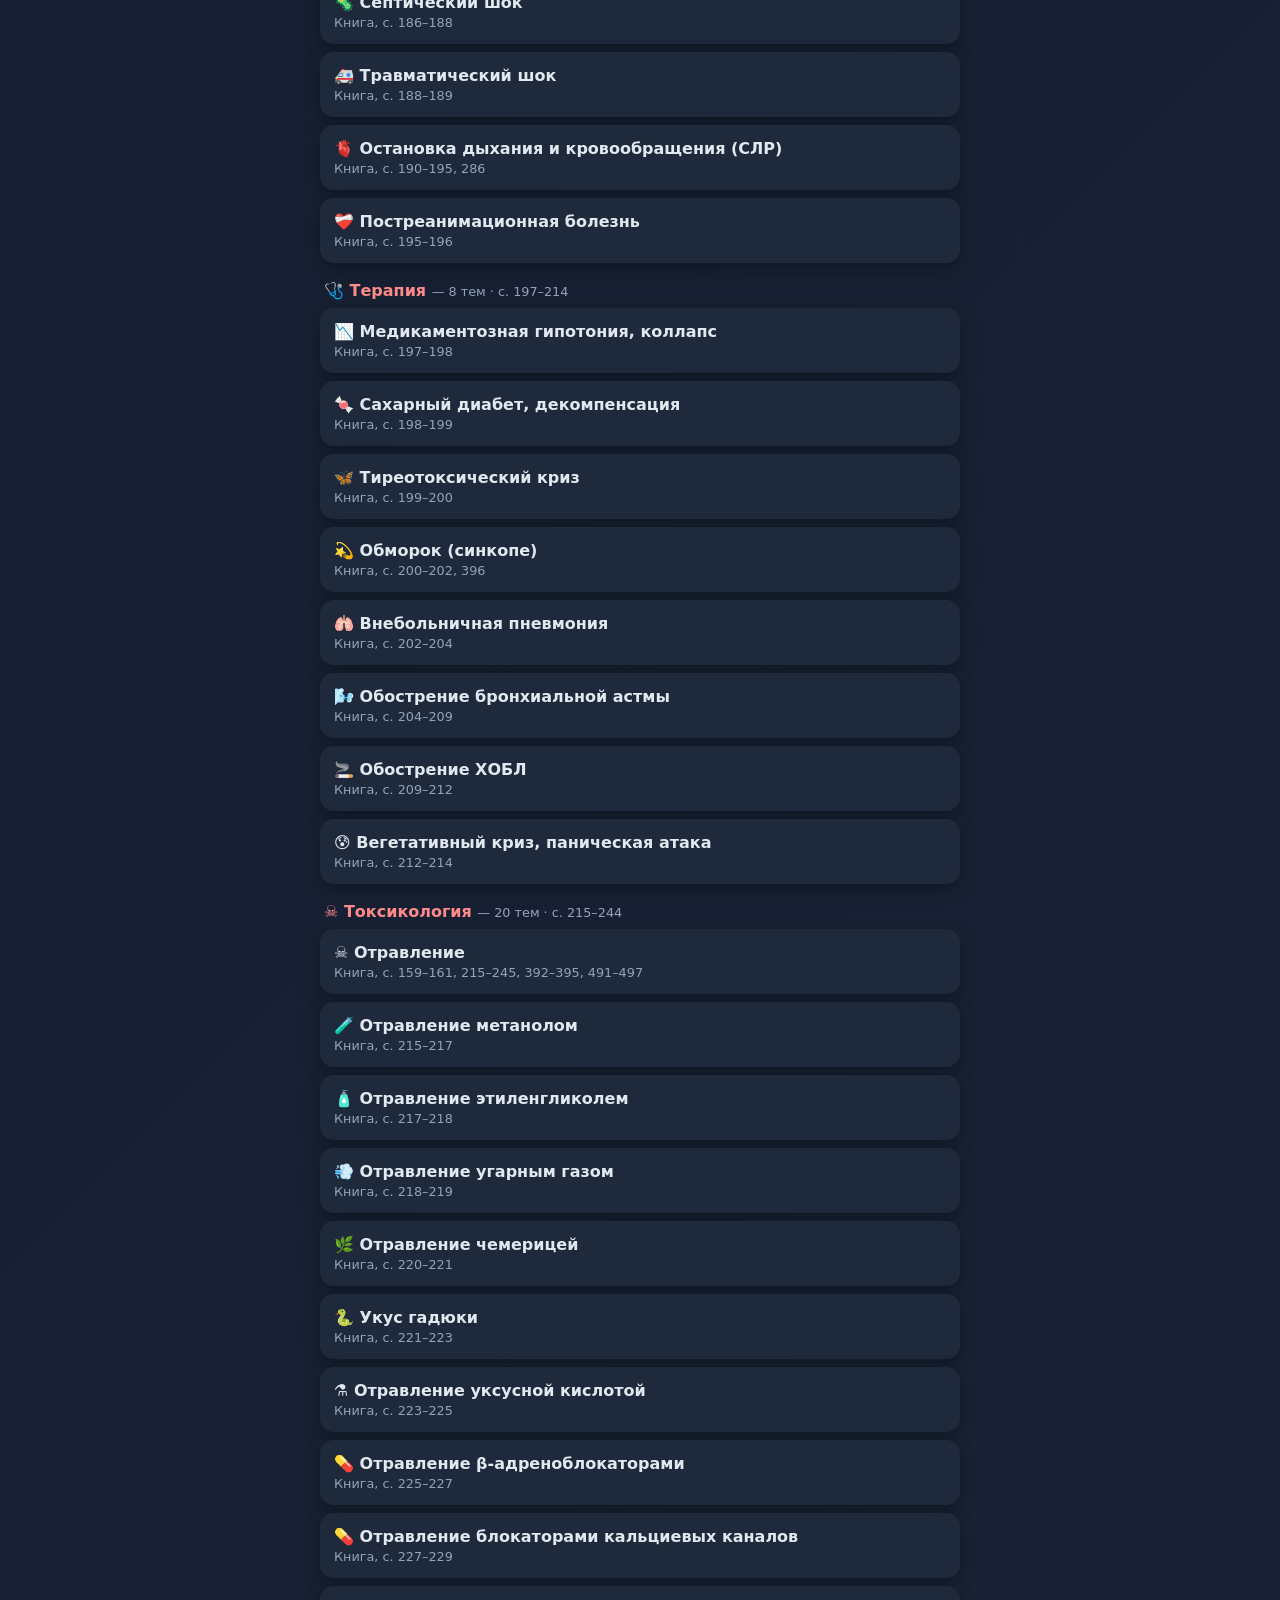
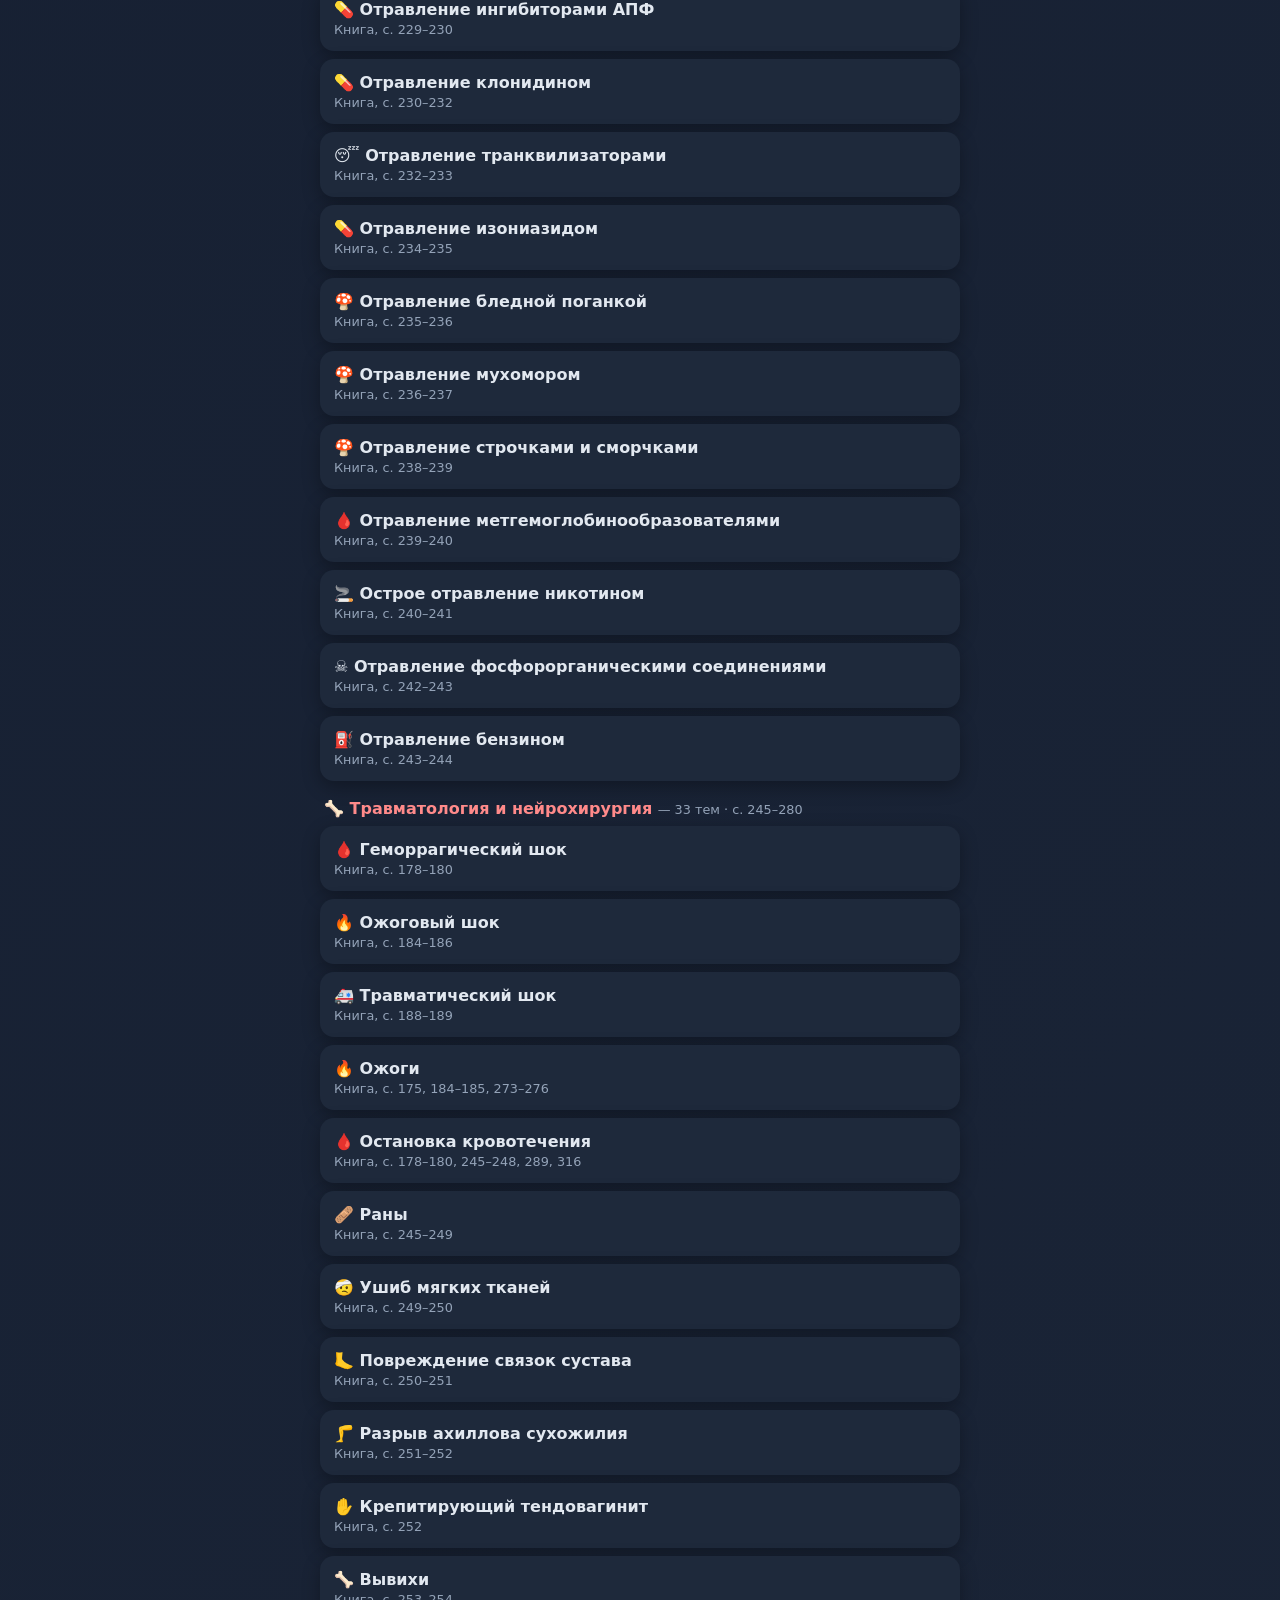
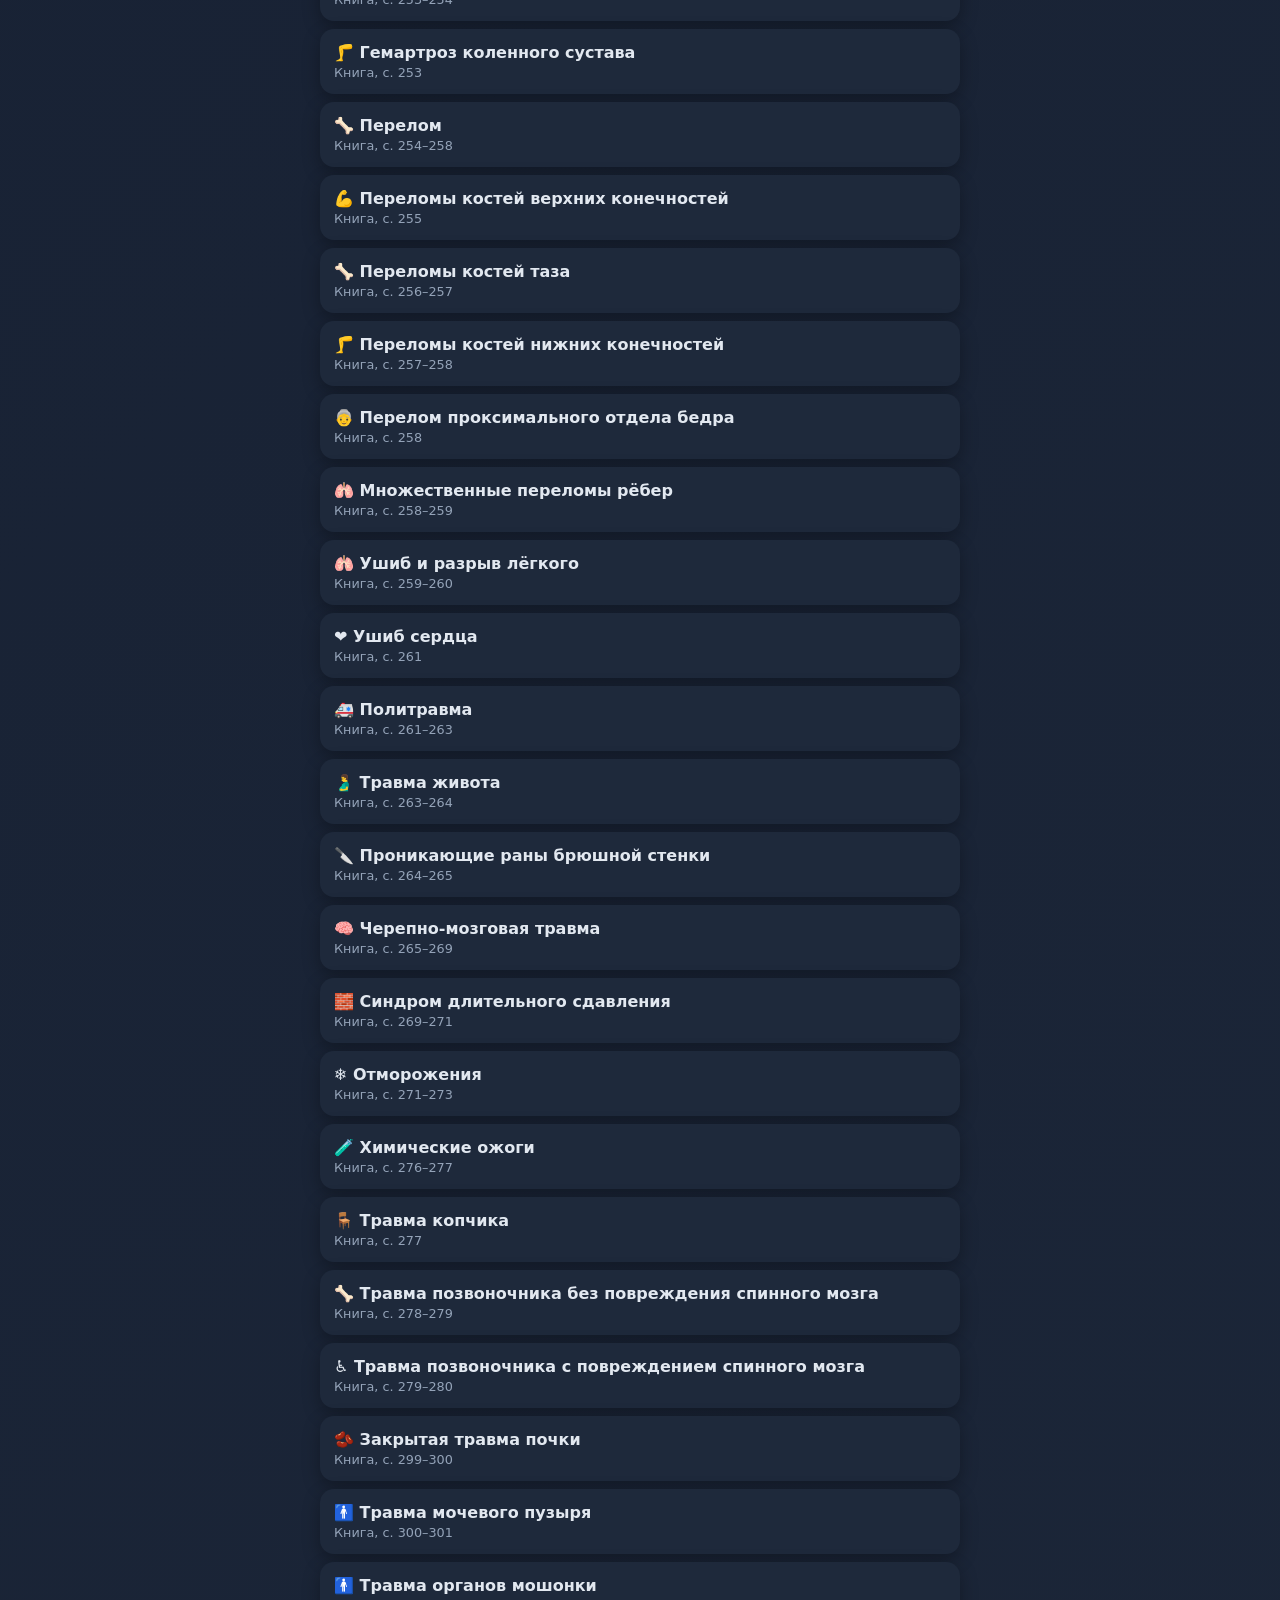
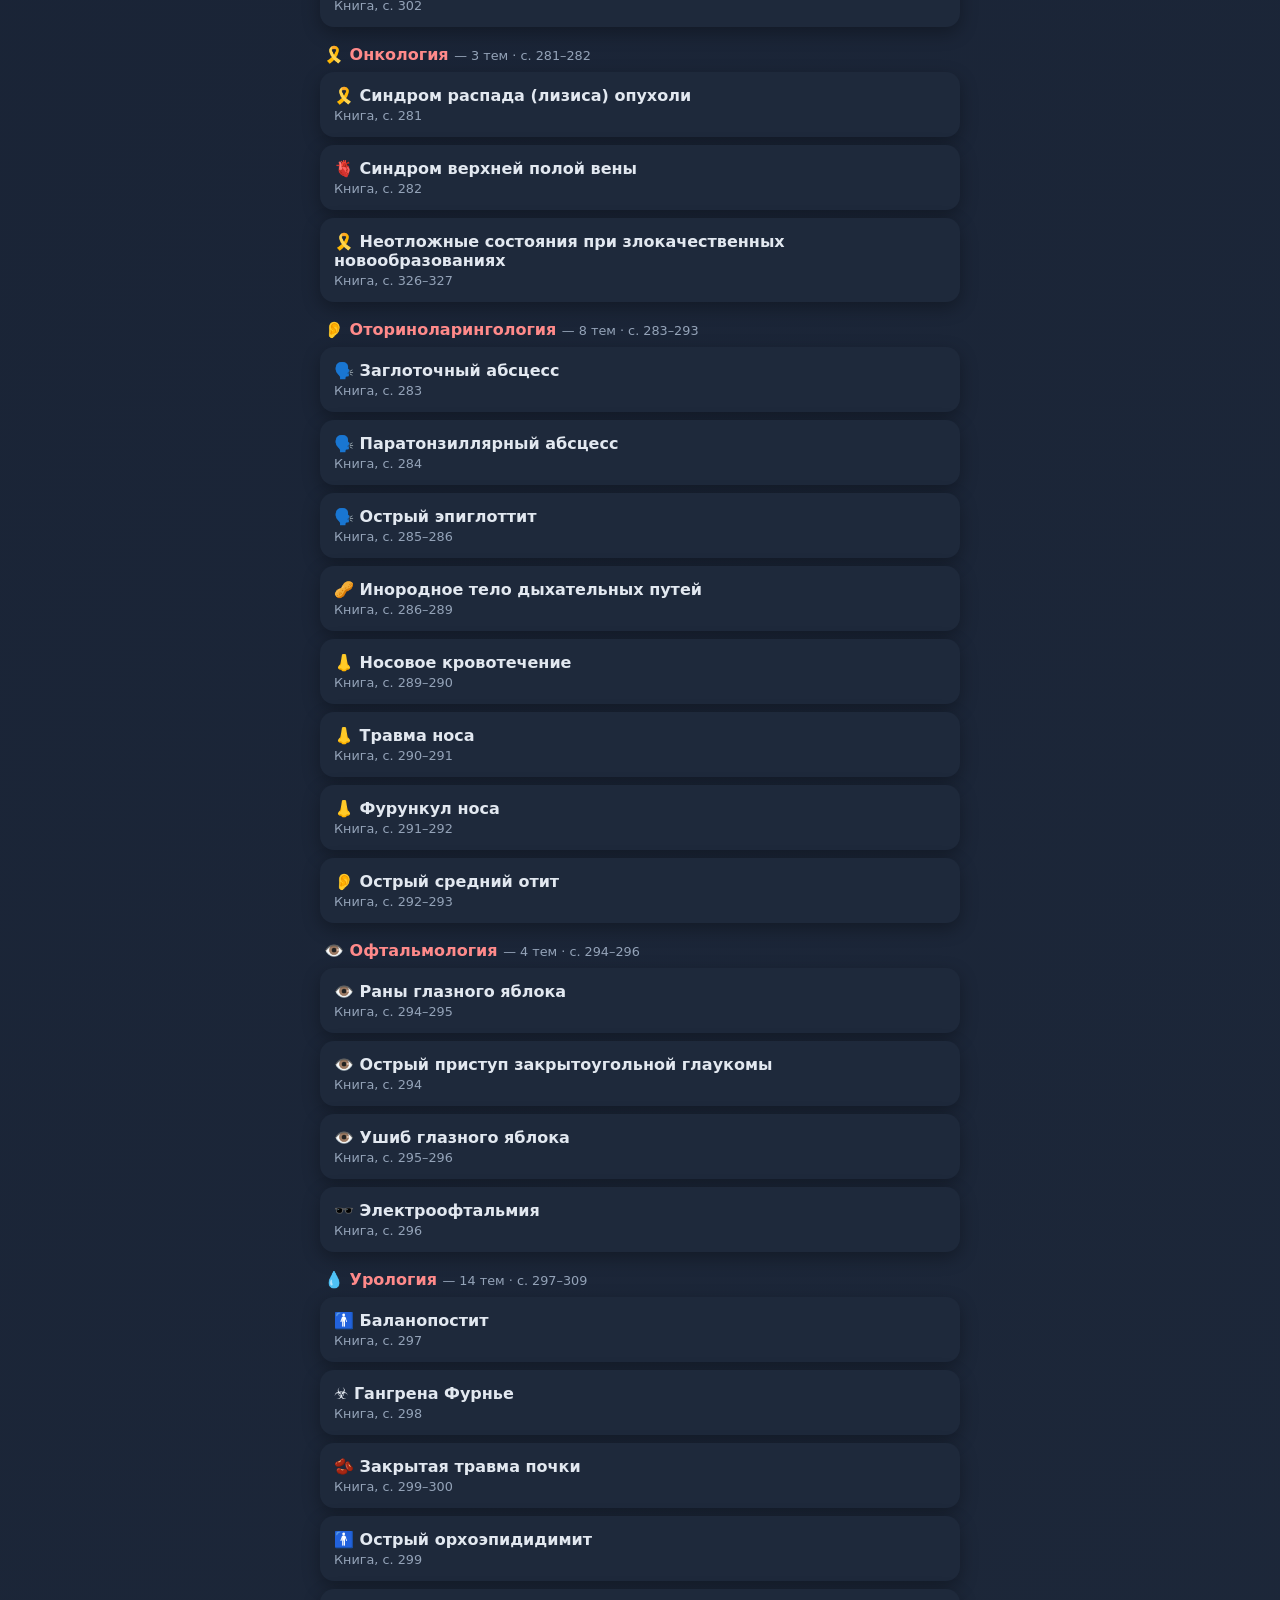
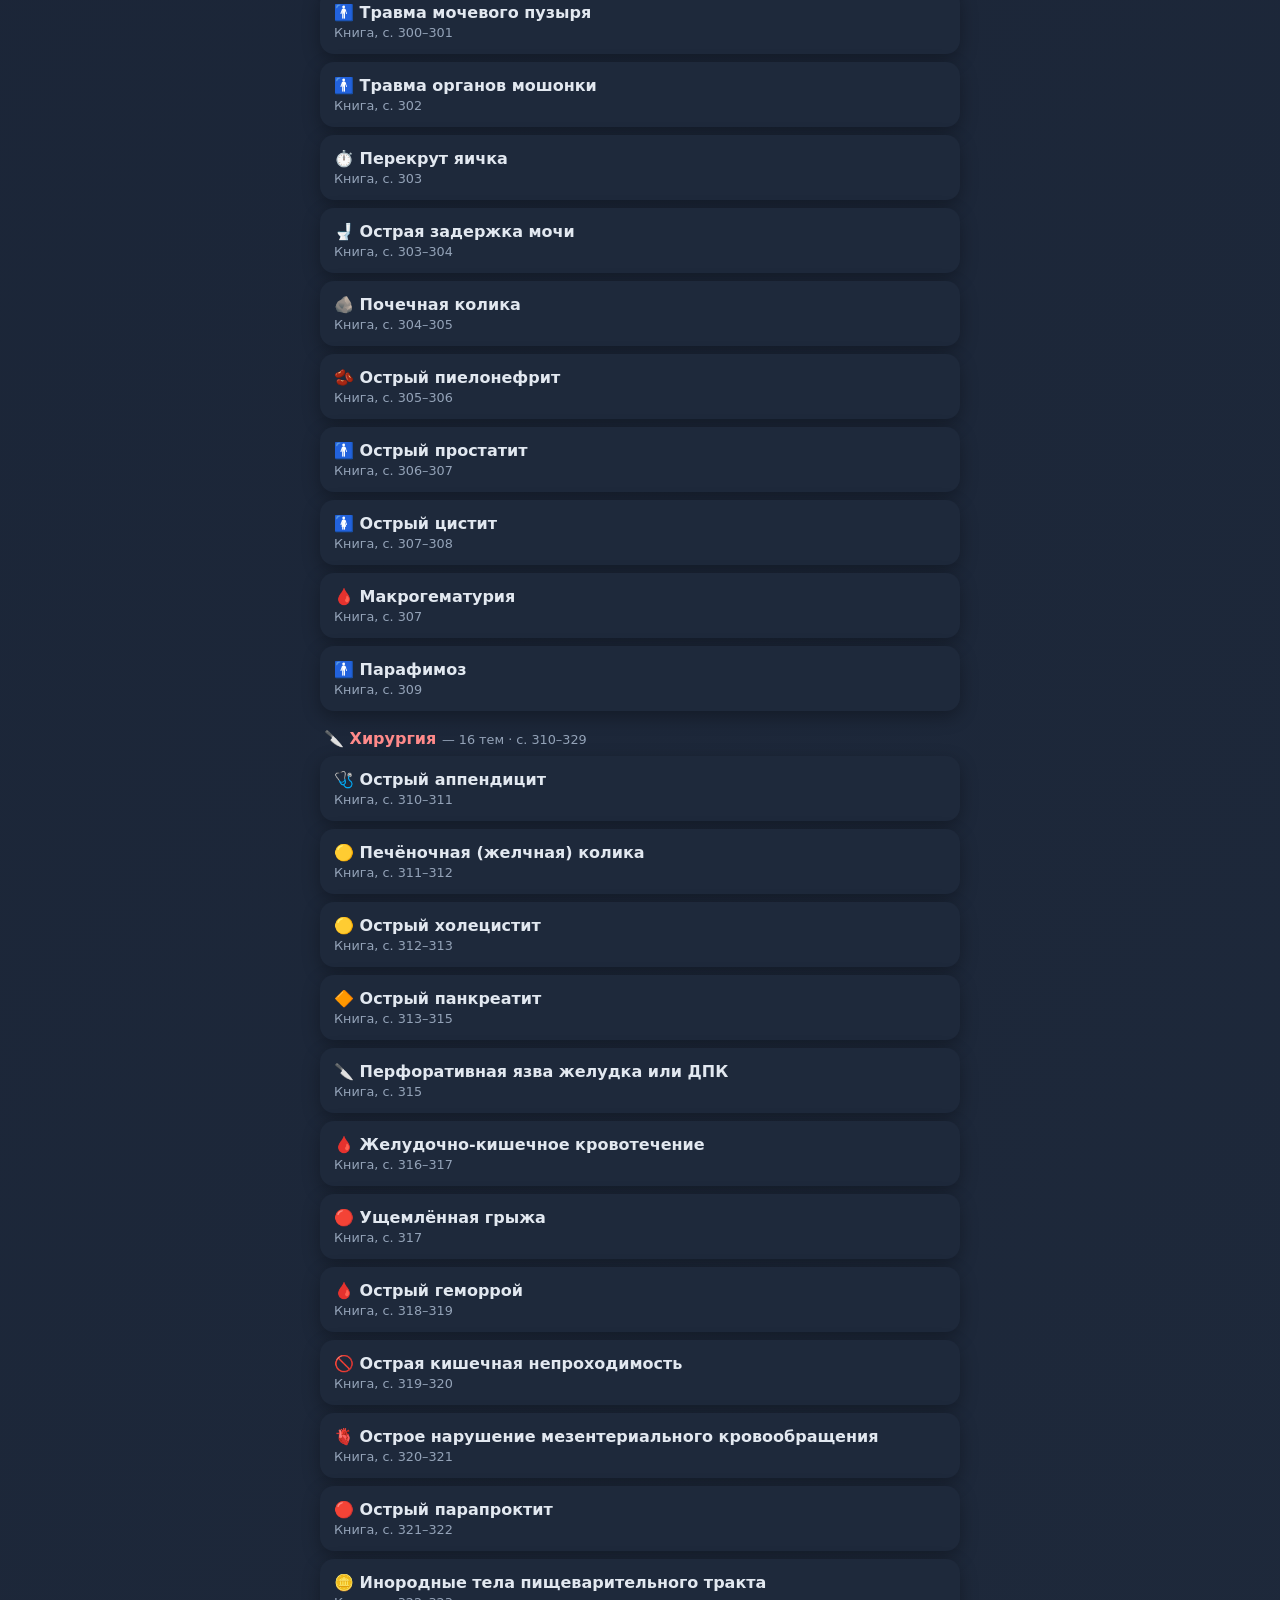
==== commit c08108ce: "Раздел «Хирургия»: 16 тем" ====
--- a/index.html
+++ b/index.html
@@ -12,5 +12,5 @@
 <div class="tabs"><button data-t="topics" class="on">Разделы</button><button data-t="drugs">Препараты</button><button data-t="disc">Расхождения</button><button data-t="calc">Калькулятор</button></div>
 <div id="view"></div>
 </div>
-<script src="data/chapters.js"></script><script src="data/topics/hyperemesis.js"></script><script src="data/topics/preeclampsia.js"></script><script src="data/topics/prom.js"></script><script src="data/topics/placenta_previa.js"></script><script src="data/topics/abruption.js"></script><script src="data/topics/amniotic_embolism.js"></script><script src="data/topics/pph.js"></script><script src="data/topics/dysmenorrhea.js"></script><script src="data/topics/ovarian_apoplexy.js"></script><script src="data/topics/bartholinitis.js"></script><script src="data/topics/ectopic.js"></script><script src="data/topics/miscarriage.js"></script><script src="data/topics/salpingoophoritis.js"></script><script src="data/topics/ovarian_torsion.js"></script><script src="data/topics/pelvioperitonitis.js"></script><script src="data/topics/anaphylaxis.js"></script><script src="data/topics/urticaria_gen.js"></script><script src="data/topics/urticaria_local.js"></script><script src="data/topics/angioedema.js"></script><script src="data/topics/toxicoderma.js"></script><script src="data/topics/lyell_sjs.js"></script><script src="data/topics/tonsillitis.js"></script><script src="data/topics/botulism.js"></script><script src="data/topics/varicella.js"></script><script src="data/topics/hfrs.js"></script><script src="data/topics/herpes.js"></script><script src="data/topics/influenza.js"></script><script src="data/topics/mononucleosis.js"></script><script src="data/topics/arvi.js"></script><script src="data/topics/croup.js"></script><script src="data/topics/dysentery.js"></script><script src="data/topics/diphtheria.js"></script><script src="data/topics/tick_encephalitis.js"></script><script src="data/topics/covid.js"></script><script src="data/topics/measles.js"></script><script src="data/topics/leptospirosis.js"></script><script src="data/topics/malaria.js"></script><script src="data/topics/meningococcal.js"></script><script src="data/topics/food_toxicoinfection.js"></script><script src="data/topics/hepatitis.js"></script><script src="data/topics/pseudotuberculosis.js"></script><script src="data/topics/rotavirus.js"></script><script src="data/topics/salmonellosis.js"></script><script src="data/topics/scarlet_fever.js"></script><script src="data/topics/cholera.js"></script><script src="data/topics/febrile_seizures.js"></script><script src="data/topics/cercariasis.js"></script><script src="data/topics/erysipelas.js"></script><script src="data/topics/hiv.js"></script><script src="data/topics/htn-crisis.js"></script><script src="data/topics/aortic.js"></script><script src="data/topics/acs.js"></script><script src="data/topics/tachy.js"></script><script src="data/topics/brady.js"></script><script src="data/topics/alhf.js"></script><script src="data/topics/pe.js"></script><script src="data/topics/endocarditis.js"></script><script src="data/topics/cardioshock.js"></script><script src="data/topics/back_pain.js"></script><script src="data/topics/migraine.js"></script><script src="data/topics/facial_palsy.js"></script><script src="data/topics/migraine_status.js"></script><script src="data/topics/stroke.js"></script><script src="data/topics/gbs.js"></script><script src="data/topics/spinal_stroke.js"></script><script src="data/topics/vertebral_artery.js"></script><script src="data/topics/seizures.js"></script><script src="data/topics/amphetamine.js"></script><script src="data/topics/disulfiram_reaction.js"></script><script src="data/topics/alcohol_withdrawal.js"></script><script src="data/topics/depression.js"></script><script src="data/topics/ptsd.js"></script><script src="data/topics/agitation.js"></script><script src="data/topics/suicide.js"></script><script src="data/topics/schizophrenia.js"></script><script src="data/topics/oligophrenia.js"></script><script src="data/topics/opioid_withdrawal.js"></script><script src="data/topics/alcohol_coma.js"></script><script src="data/topics/coma.js"></script><script src="data/topics/dka.js"></script><script src="data/topics/hhs.js"></script><script src="data/topics/hypoglycemia.js"></script><script src="data/topics/opioid_coma.js"></script><script src="data/topics/hepatic_coma.js"></script><script src="data/topics/strangulation.js"></script><script src="data/topics/hypothermia.js"></script><script src="data/topics/heat_cramps_syncope.js"></script><script src="data/topics/heat_stroke.js"></script><script src="data/topics/drowning.js"></script><script src="data/topics/electrical_injury.js"></script><script src="data/topics/hemorrhagic_shock.js"></script><script src="data/topics/dehydration_shock.js"></script><script src="data/topics/burn_shock.js"></script><script src="data/topics/septic_shock.js"></script><script src="data/topics/traumatic_shock.js"></script><script src="data/topics/cpr.js"></script><script src="data/topics/post_resuscitation.js"></script><script src="data/topics/drug_hypotension.js"></script><script src="data/topics/diabetes_decomp.js"></script><script src="data/topics/thyrotoxic_crisis.js"></script><script src="data/topics/syncope.js"></script><script src="data/topics/pneumonia.js"></script><script src="data/topics/asthma.js"></script><script src="data/topics/copd.js"></script><script src="data/topics/vegetative_crisis.js"></script><script src="data/topics/poisoning.js"></script><script src="data/topics/methanol.js"></script><script src="data/topics/ethylene_glycol.js"></script><script src="data/topics/carbon_monoxide.js"></script><script src="data/topics/veratrum.js"></script><script src="data/topics/viper_bite.js"></script><script src="data/topics/acetic_acid.js"></script><script src="data/topics/beta_blocker_od.js"></script><script src="data/topics/ccb_od.js"></script><script src="data/topics/acei_od.js"></script><script src="data/topics/clonidine_od.js"></script><script src="data/topics/benzo_od.js"></script><script src="data/topics/isoniazid_od.js"></script><script src="data/topics/death_cap.js"></script><script src="data/topics/fly_agaric.js"></script><script src="data/topics/gyromitra.js"></script><script src="data/topics/methemoglobin.js"></script><script src="data/topics/nicotine.js"></script><script src="data/topics/organophosphate.js"></script><script src="data/topics/gasoline.js"></script><script src="data/topics/burns.js"></script><script src="data/topics/bleeding.js"></script><script src="data/topics/wounds.js"></script><script src="data/topics/contusion.js"></script><script src="data/topics/ligament_injury.js"></script><script src="data/topics/achilles_rupture.js"></script><script src="data/topics/tenosynovitis.js"></script><script src="data/topics/dislocation.js"></script><script src="data/topics/knee_hemarthrosis.js"></script><script src="data/topics/fracture.js"></script><script src="data/topics/upper_limb_fx.js"></script><script src="data/topics/pelvic_fx.js"></script><script src="data/topics/lower_limb_fx.js"></script><script src="data/topics/hip_fx.js"></script><script src="data/topics/rib_fx.js"></script><script src="data/topics/lung_contusion.js"></script><script src="data/topics/cardiac_contusion.js"></script><script src="data/topics/polytrauma.js"></script><script src="data/topics/abdominal_trauma.js"></script><script src="data/topics/abdominal_wound.js"></script><script src="data/topics/tbi.js"></script><script src="data/topics/crush_syndrome.js"></script><script src="data/topics/frostbite.js"></script><script src="data/topics/chemical_burns.js"></script><script src="data/topics/coccyx_injury.js"></script><script src="data/topics/spine_injury.js"></script><script src="data/topics/spinal_cord_injury.js"></script><script src="data/topics/tumor_lysis.js"></script><script src="data/topics/svc_syndrome.js"></script><script src="data/topics/retropharyngeal_abscess.js"></script><script src="data/topics/peritonsillar_abscess.js"></script><script src="data/topics/epiglottitis.js"></script><script src="data/topics/airway_foreign_body.js"></script><script src="data/topics/epistaxis.js"></script><script src="data/topics/nasal_trauma.js"></script><script src="data/topics/nasal_furuncle.js"></script><script src="data/topics/otitis_media.js"></script><script src="data/topics/eye_wound.js"></script><script src="data/topics/glaucoma_attack.js"></script><script src="data/topics/eye_contusion.js"></script><script src="data/topics/electroophthalmia.js"></script><script src="data/topics/balanoposthitis.js"></script><script src="data/topics/fournier.js"></script><script src="data/topics/kidney_trauma.js"></script><script src="data/topics/orchiepididymitis.js"></script><script src="data/topics/bladder_trauma.js"></script><script src="data/topics/scrotal_trauma.js"></script><script src="data/topics/testicular_torsion.js"></script><script src="data/topics/urinary_retention.js"></script><script src="data/topics/renal_colic.js"></script><script src="data/topics/pyelonephritis.js"></script><script src="data/topics/prostatitis.js"></script><script src="data/topics/cystitis.js"></script><script src="data/topics/gross_hematuria.js"></script><script src="data/topics/paraphimosis.js"></script><script src="data/drugs.js"></script><script src="data/discrepancies.js"></script><script src="app.js"></script>
+<script src="data/chapters.js"></script><script src="data/topics/hyperemesis.js"></script><script src="data/topics/preeclampsia.js"></script><script src="data/topics/prom.js"></script><script src="data/topics/placenta_previa.js"></script><script src="data/topics/abruption.js"></script><script src="data/topics/amniotic_embolism.js"></script><script src="data/topics/pph.js"></script><script src="data/topics/dysmenorrhea.js"></script><script src="data/topics/ovarian_apoplexy.js"></script><script src="data/topics/bartholinitis.js"></script><script src="data/topics/ectopic.js"></script><script src="data/topics/miscarriage.js"></script><script src="data/topics/salpingoophoritis.js"></script><script src="data/topics/ovarian_torsion.js"></script><script src="data/topics/pelvioperitonitis.js"></script><script src="data/topics/anaphylaxis.js"></script><script src="data/topics/urticaria_gen.js"></script><script src="data/topics/urticaria_local.js"></script><script src="data/topics/angioedema.js"></script><script src="data/topics/toxicoderma.js"></script><script src="data/topics/lyell_sjs.js"></script><script src="data/topics/tonsillitis.js"></script><script src="data/topics/botulism.js"></script><script src="data/topics/varicella.js"></script><script src="data/topics/hfrs.js"></script><script src="data/topics/herpes.js"></script><script src="data/topics/influenza.js"></script><script src="data/topics/mononucleosis.js"></script><script src="data/topics/arvi.js"></script><script src="data/topics/croup.js"></script><script src="data/topics/dysentery.js"></script><script src="data/topics/diphtheria.js"></script><script src="data/topics/tick_encephalitis.js"></script><script src="data/topics/covid.js"></script><script src="data/topics/measles.js"></script><script src="data/topics/leptospirosis.js"></script><script src="data/topics/malaria.js"></script><script src="data/topics/meningococcal.js"></script><script src="data/topics/food_toxicoinfection.js"></script><script src="data/topics/hepatitis.js"></script><script src="data/topics/pseudotuberculosis.js"></script><script src="data/topics/rotavirus.js"></script><script src="data/topics/salmonellosis.js"></script><script src="data/topics/scarlet_fever.js"></script><script src="data/topics/cholera.js"></script><script src="data/topics/febrile_seizures.js"></script><script src="data/topics/cercariasis.js"></script><script src="data/topics/erysipelas.js"></script><script src="data/topics/hiv.js"></script><script src="data/topics/htn-crisis.js"></script><script src="data/topics/aortic.js"></script><script src="data/topics/acs.js"></script><script src="data/topics/tachy.js"></script><script src="data/topics/brady.js"></script><script src="data/topics/alhf.js"></script><script src="data/topics/pe.js"></script><script src="data/topics/endocarditis.js"></script><script src="data/topics/cardioshock.js"></script><script src="data/topics/back_pain.js"></script><script src="data/topics/migraine.js"></script><script src="data/topics/facial_palsy.js"></script><script src="data/topics/migraine_status.js"></script><script src="data/topics/stroke.js"></script><script src="data/topics/gbs.js"></script><script src="data/topics/spinal_stroke.js"></script><script src="data/topics/vertebral_artery.js"></script><script src="data/topics/seizures.js"></script><script src="data/topics/amphetamine.js"></script><script src="data/topics/disulfiram_reaction.js"></script><script src="data/topics/alcohol_withdrawal.js"></script><script src="data/topics/depression.js"></script><script src="data/topics/ptsd.js"></script><script src="data/topics/agitation.js"></script><script src="data/topics/suicide.js"></script><script src="data/topics/schizophrenia.js"></script><script src="data/topics/oligophrenia.js"></script><script src="data/topics/opioid_withdrawal.js"></script><script src="data/topics/alcohol_coma.js"></script><script src="data/topics/coma.js"></script><script src="data/topics/dka.js"></script><script src="data/topics/hhs.js"></script><script src="data/topics/hypoglycemia.js"></script><script src="data/topics/opioid_coma.js"></script><script src="data/topics/hepatic_coma.js"></script><script src="data/topics/strangulation.js"></script><script src="data/topics/hypothermia.js"></script><script src="data/topics/heat_cramps_syncope.js"></script><script src="data/topics/heat_stroke.js"></script><script src="data/topics/drowning.js"></script><script src="data/topics/electrical_injury.js"></script><script src="data/topics/hemorrhagic_shock.js"></script><script src="data/topics/dehydration_shock.js"></script><script src="data/topics/burn_shock.js"></script><script src="data/topics/septic_shock.js"></script><script src="data/topics/traumatic_shock.js"></script><script src="data/topics/cpr.js"></script><script src="data/topics/post_resuscitation.js"></script><script src="data/topics/drug_hypotension.js"></script><script src="data/topics/diabetes_decomp.js"></script><script src="data/topics/thyrotoxic_crisis.js"></script><script src="data/topics/syncope.js"></script><script src="data/topics/pneumonia.js"></script><script src="data/topics/asthma.js"></script><script src="data/topics/copd.js"></script><script src="data/topics/vegetative_crisis.js"></script><script src="data/topics/poisoning.js"></script><script src="data/topics/methanol.js"></script><script src="data/topics/ethylene_glycol.js"></script><script src="data/topics/carbon_monoxide.js"></script><script src="data/topics/veratrum.js"></script><script src="data/topics/viper_bite.js"></script><script src="data/topics/acetic_acid.js"></script><script src="data/topics/beta_blocker_od.js"></script><script src="data/topics/ccb_od.js"></script><script src="data/topics/acei_od.js"></script><script src="data/topics/clonidine_od.js"></script><script src="data/topics/benzo_od.js"></script><script src="data/topics/isoniazid_od.js"></script><script src="data/topics/death_cap.js"></script><script src="data/topics/fly_agaric.js"></script><script src="data/topics/gyromitra.js"></script><script src="data/topics/methemoglobin.js"></script><script src="data/topics/nicotine.js"></script><script src="data/topics/organophosphate.js"></script><script src="data/topics/gasoline.js"></script><script src="data/topics/burns.js"></script><script src="data/topics/bleeding.js"></script><script src="data/topics/wounds.js"></script><script src="data/topics/contusion.js"></script><script src="data/topics/ligament_injury.js"></script><script src="data/topics/achilles_rupture.js"></script><script src="data/topics/tenosynovitis.js"></script><script src="data/topics/dislocation.js"></script><script src="data/topics/knee_hemarthrosis.js"></script><script src="data/topics/fracture.js"></script><script src="data/topics/upper_limb_fx.js"></script><script src="data/topics/pelvic_fx.js"></script><script src="data/topics/lower_limb_fx.js"></script><script src="data/topics/hip_fx.js"></script><script src="data/topics/rib_fx.js"></script><script src="data/topics/lung_contusion.js"></script><script src="data/topics/cardiac_contusion.js"></script><script src="data/topics/polytrauma.js"></script><script src="data/topics/abdominal_trauma.js"></script><script src="data/topics/abdominal_wound.js"></script><script src="data/topics/tbi.js"></script><script src="data/topics/crush_syndrome.js"></script><script src="data/topics/frostbite.js"></script><script src="data/topics/chemical_burns.js"></script><script src="data/topics/coccyx_injury.js"></script><script src="data/topics/spine_injury.js"></script><script src="data/topics/spinal_cord_injury.js"></script><script src="data/topics/tumor_lysis.js"></script><script src="data/topics/svc_syndrome.js"></script><script src="data/topics/retropharyngeal_abscess.js"></script><script src="data/topics/peritonsillar_abscess.js"></script><script src="data/topics/epiglottitis.js"></script><script src="data/topics/airway_foreign_body.js"></script><script src="data/topics/epistaxis.js"></script><script src="data/topics/nasal_trauma.js"></script><script src="data/topics/nasal_furuncle.js"></script><script src="data/topics/otitis_media.js"></script><script src="data/topics/eye_wound.js"></script><script src="data/topics/glaucoma_attack.js"></script><script src="data/topics/eye_contusion.js"></script><script src="data/topics/electroophthalmia.js"></script><script src="data/topics/balanoposthitis.js"></script><script src="data/topics/fournier.js"></script><script src="data/topics/kidney_trauma.js"></script><script src="data/topics/orchiepididymitis.js"></script><script src="data/topics/bladder_trauma.js"></script><script src="data/topics/scrotal_trauma.js"></script><script src="data/topics/testicular_torsion.js"></script><script src="data/topics/urinary_retention.js"></script><script src="data/topics/renal_colic.js"></script><script src="data/topics/pyelonephritis.js"></script><script src="data/topics/prostatitis.js"></script><script src="data/topics/cystitis.js"></script><script src="data/topics/gross_hematuria.js"></script><script src="data/topics/paraphimosis.js"></script><script src="data/topics/appendicitis.js"></script><script src="data/topics/biliary_colic.js"></script><script src="data/topics/cholecystitis.js"></script><script src="data/topics/pancreatitis.js"></script><script src="data/topics/perforated_ulcer.js"></script><script src="data/topics/gi_bleeding.js"></script><script src="data/topics/strangulated_hernia.js"></script><script src="data/topics/hemorrhoids.js"></script><script src="data/topics/bowel_obstruction.js"></script><script src="data/topics/mesenteric_ischemia.js"></script><script src="data/topics/paraproctitis.js"></script><script src="data/topics/gi_foreign_body.js"></script><script src="data/topics/thrombophlebitis.js"></script><script src="data/topics/arterial_occlusion.js"></script><script src="data/topics/cancer_emergencies.js"></script><script src="data/topics/mastitis.js"></script><script src="data/drugs.js"></script><script src="data/discrepancies.js"></script><script src="app.js"></script>
 </body></html>
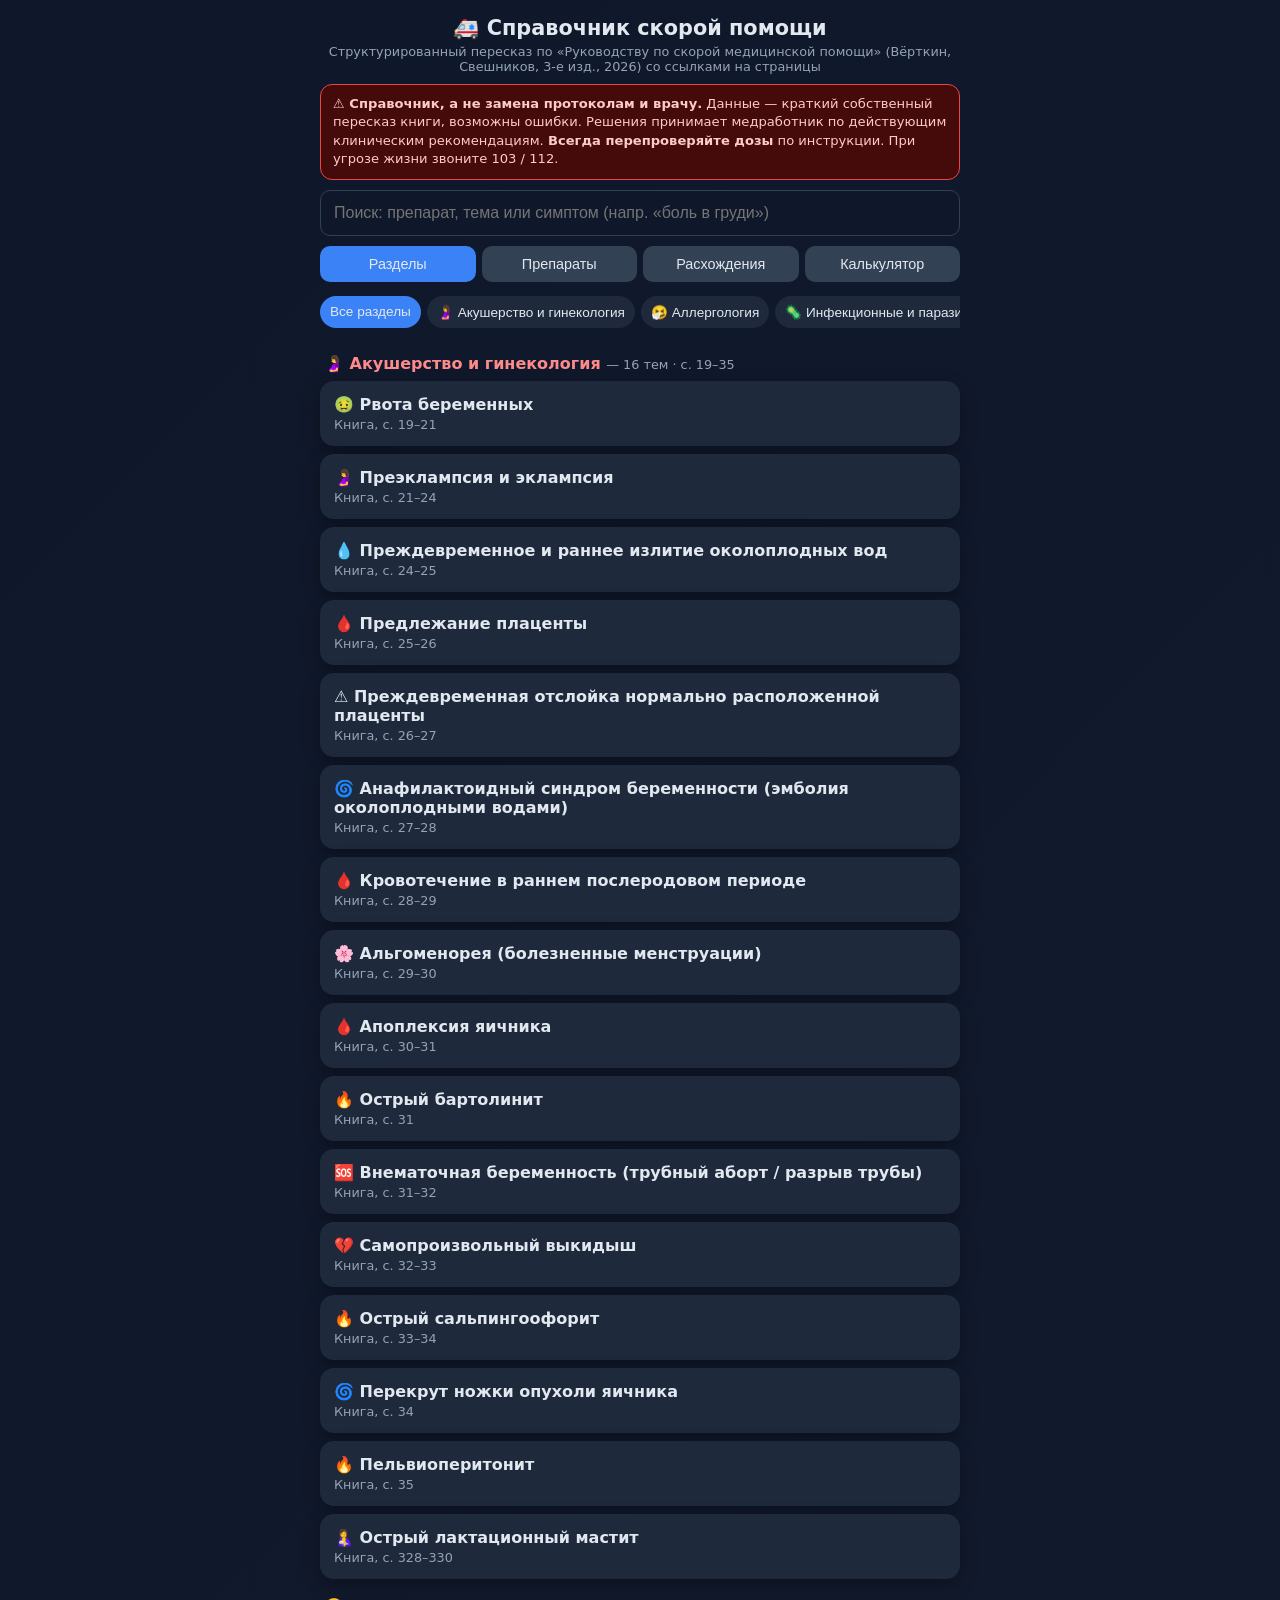
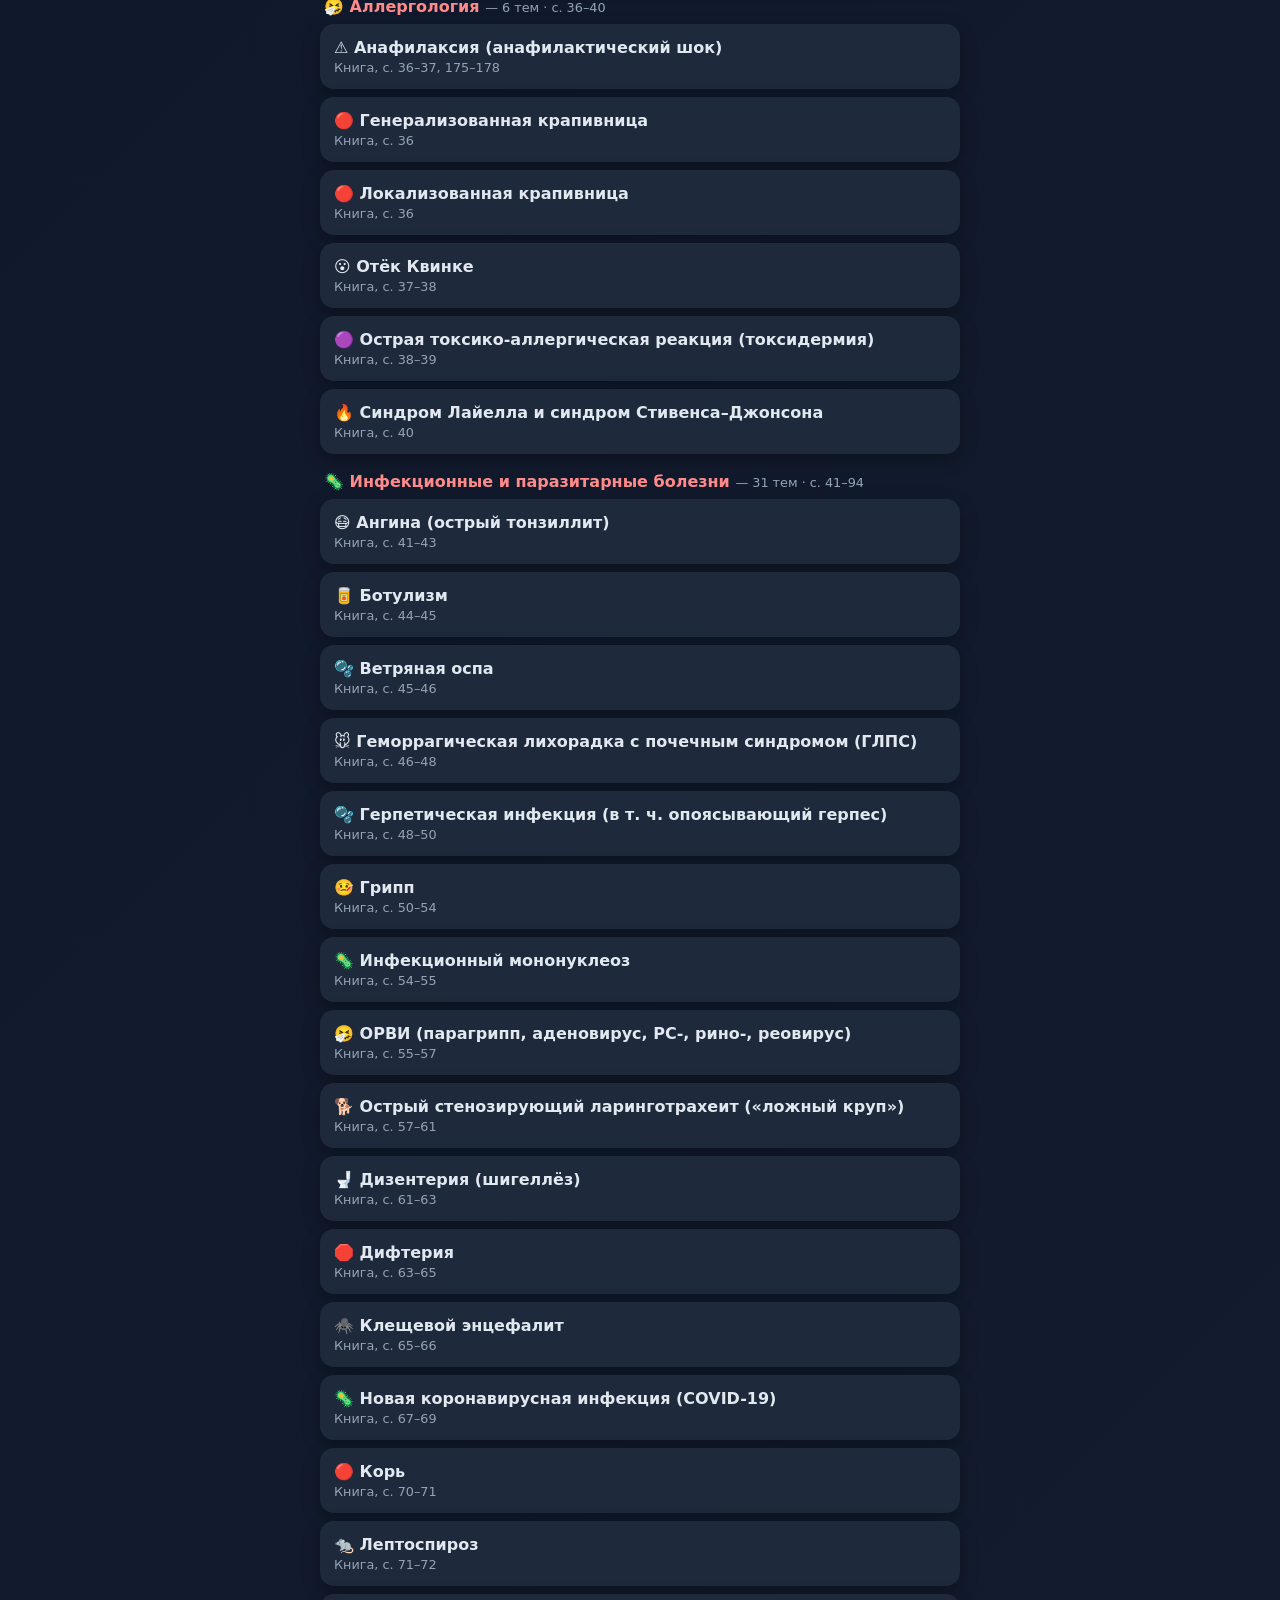
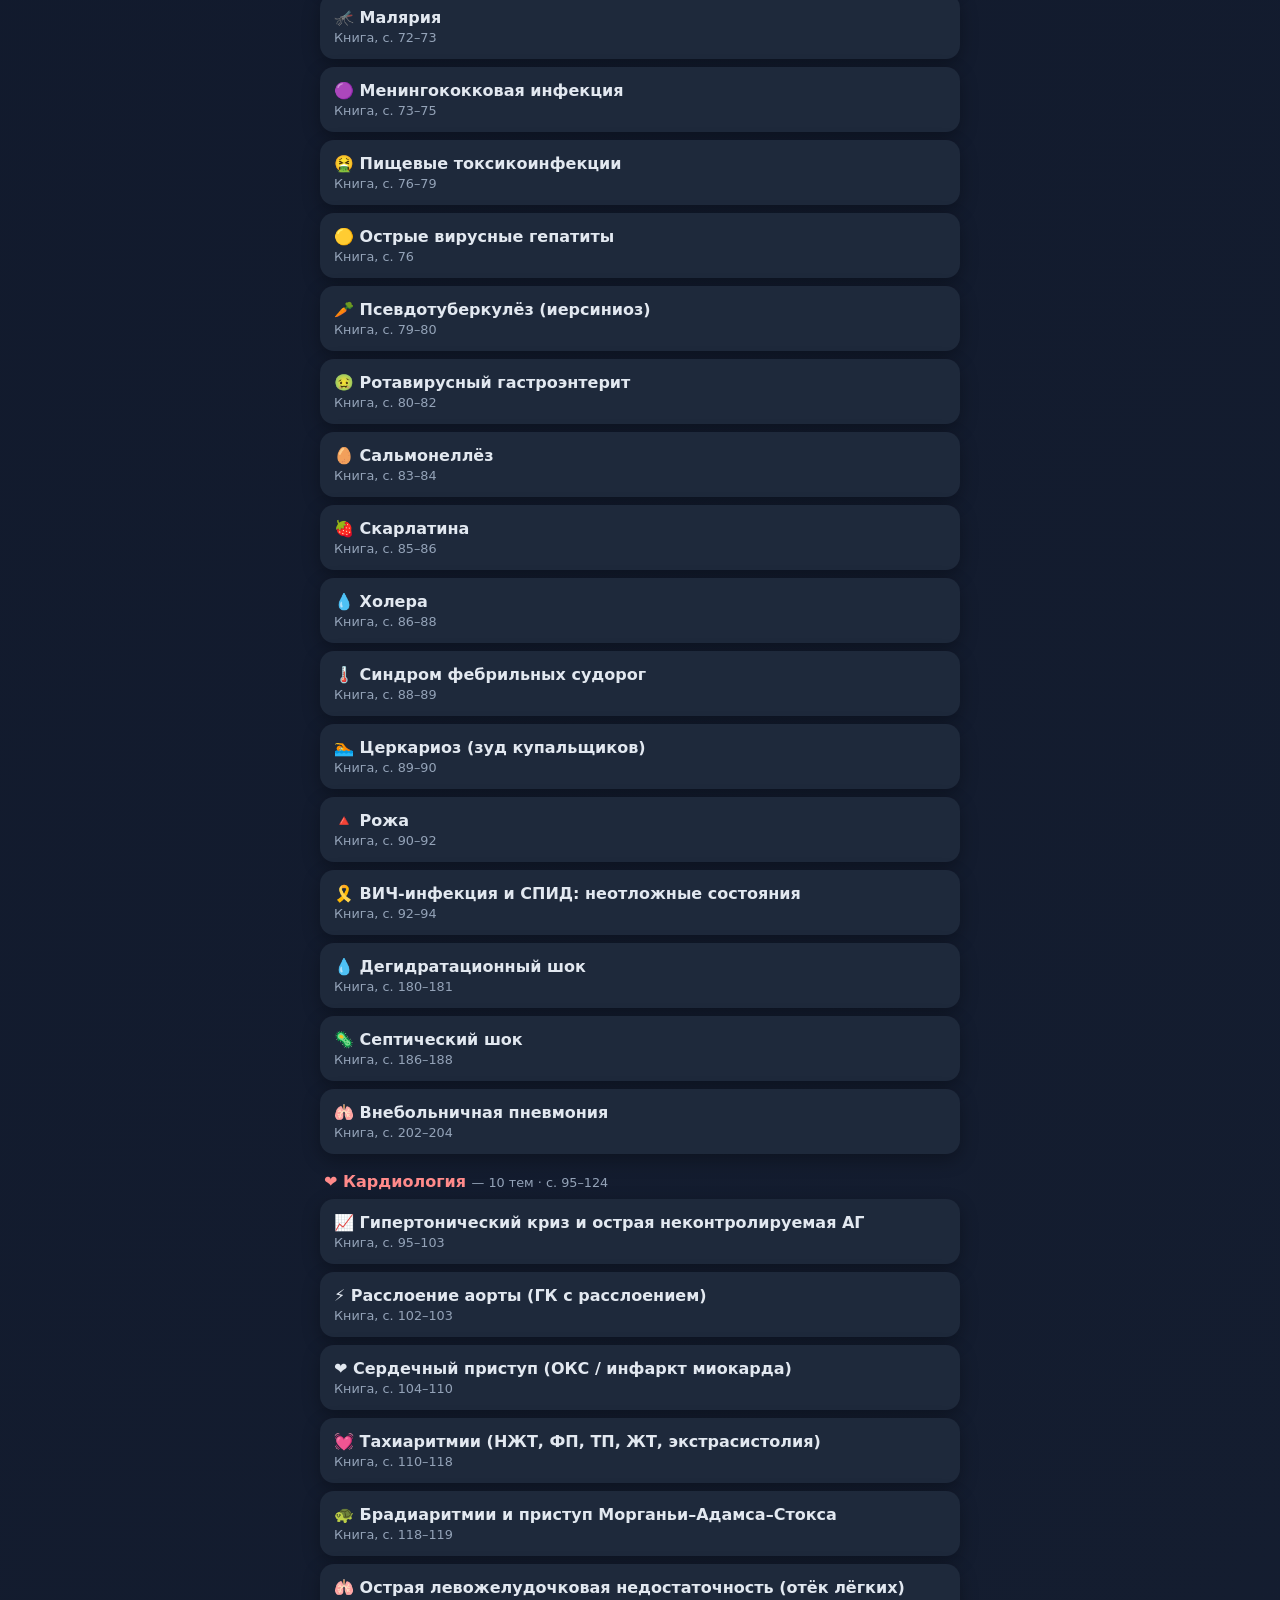
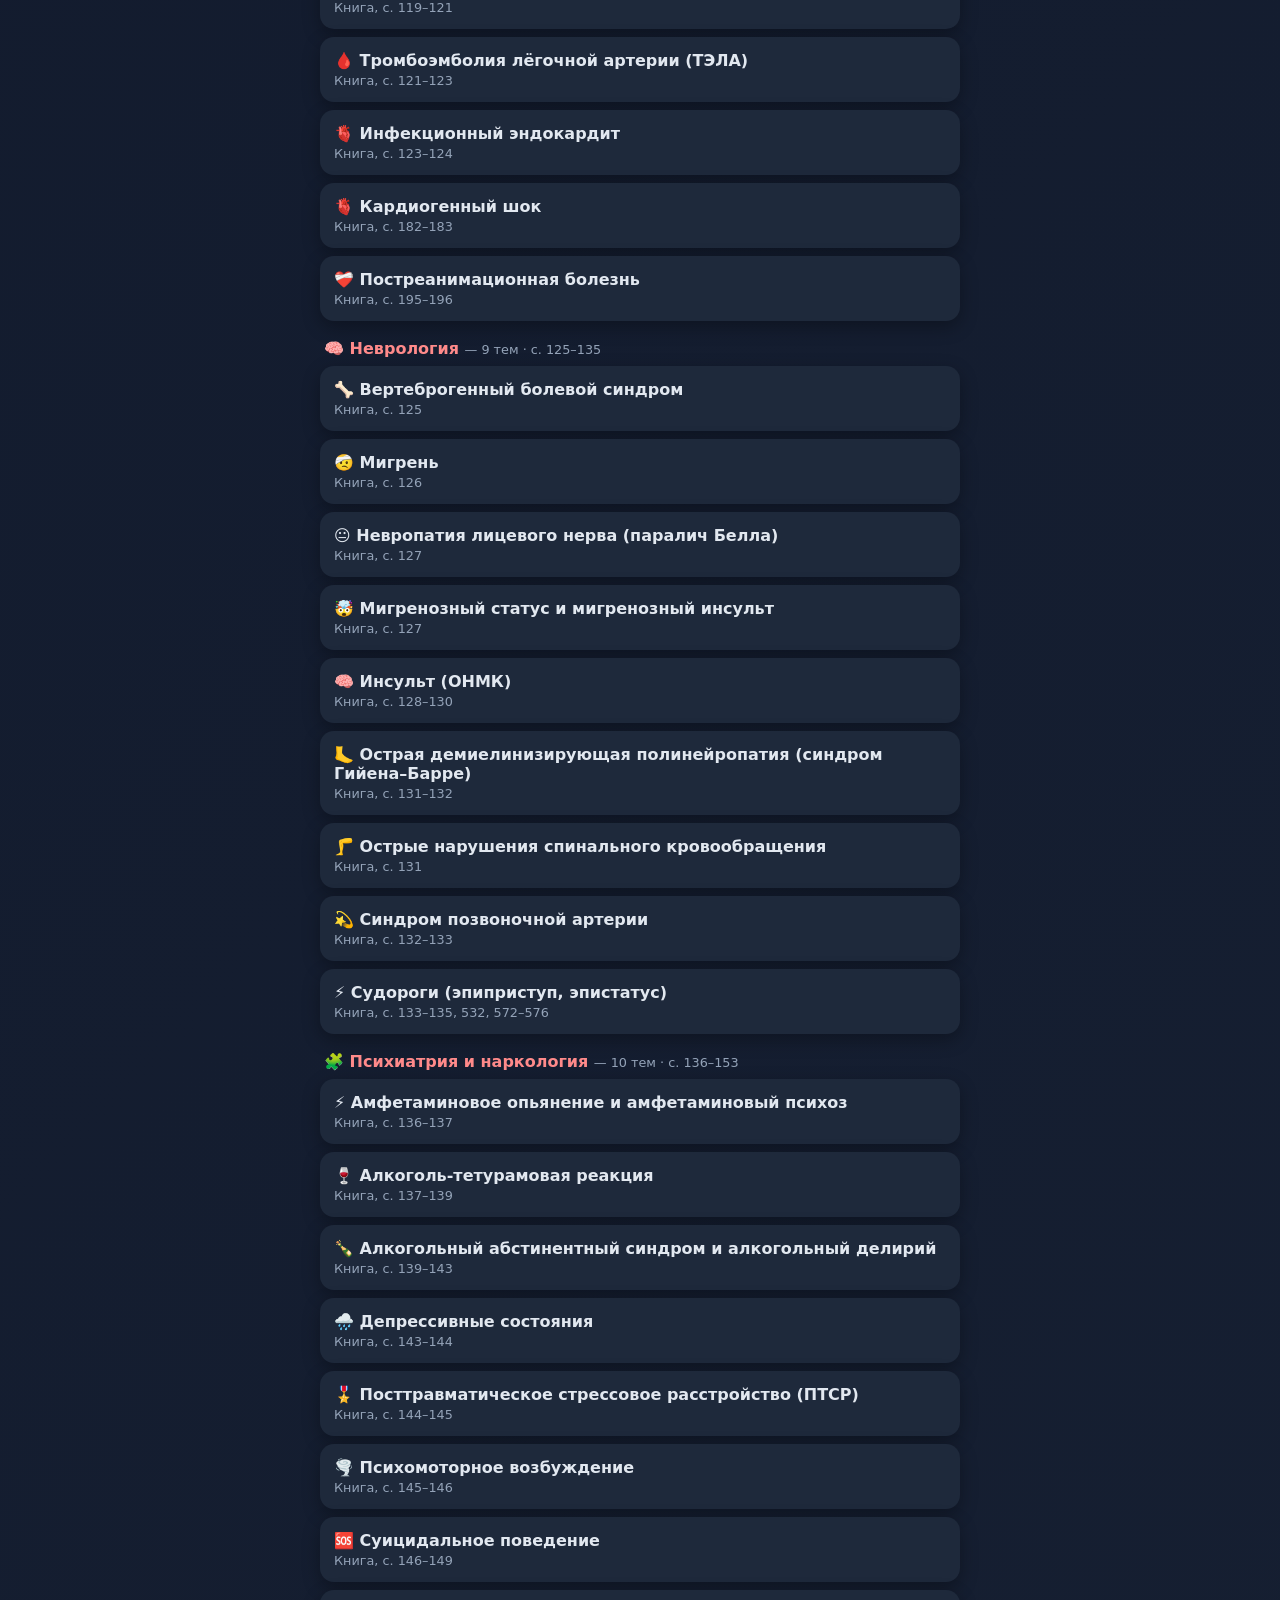
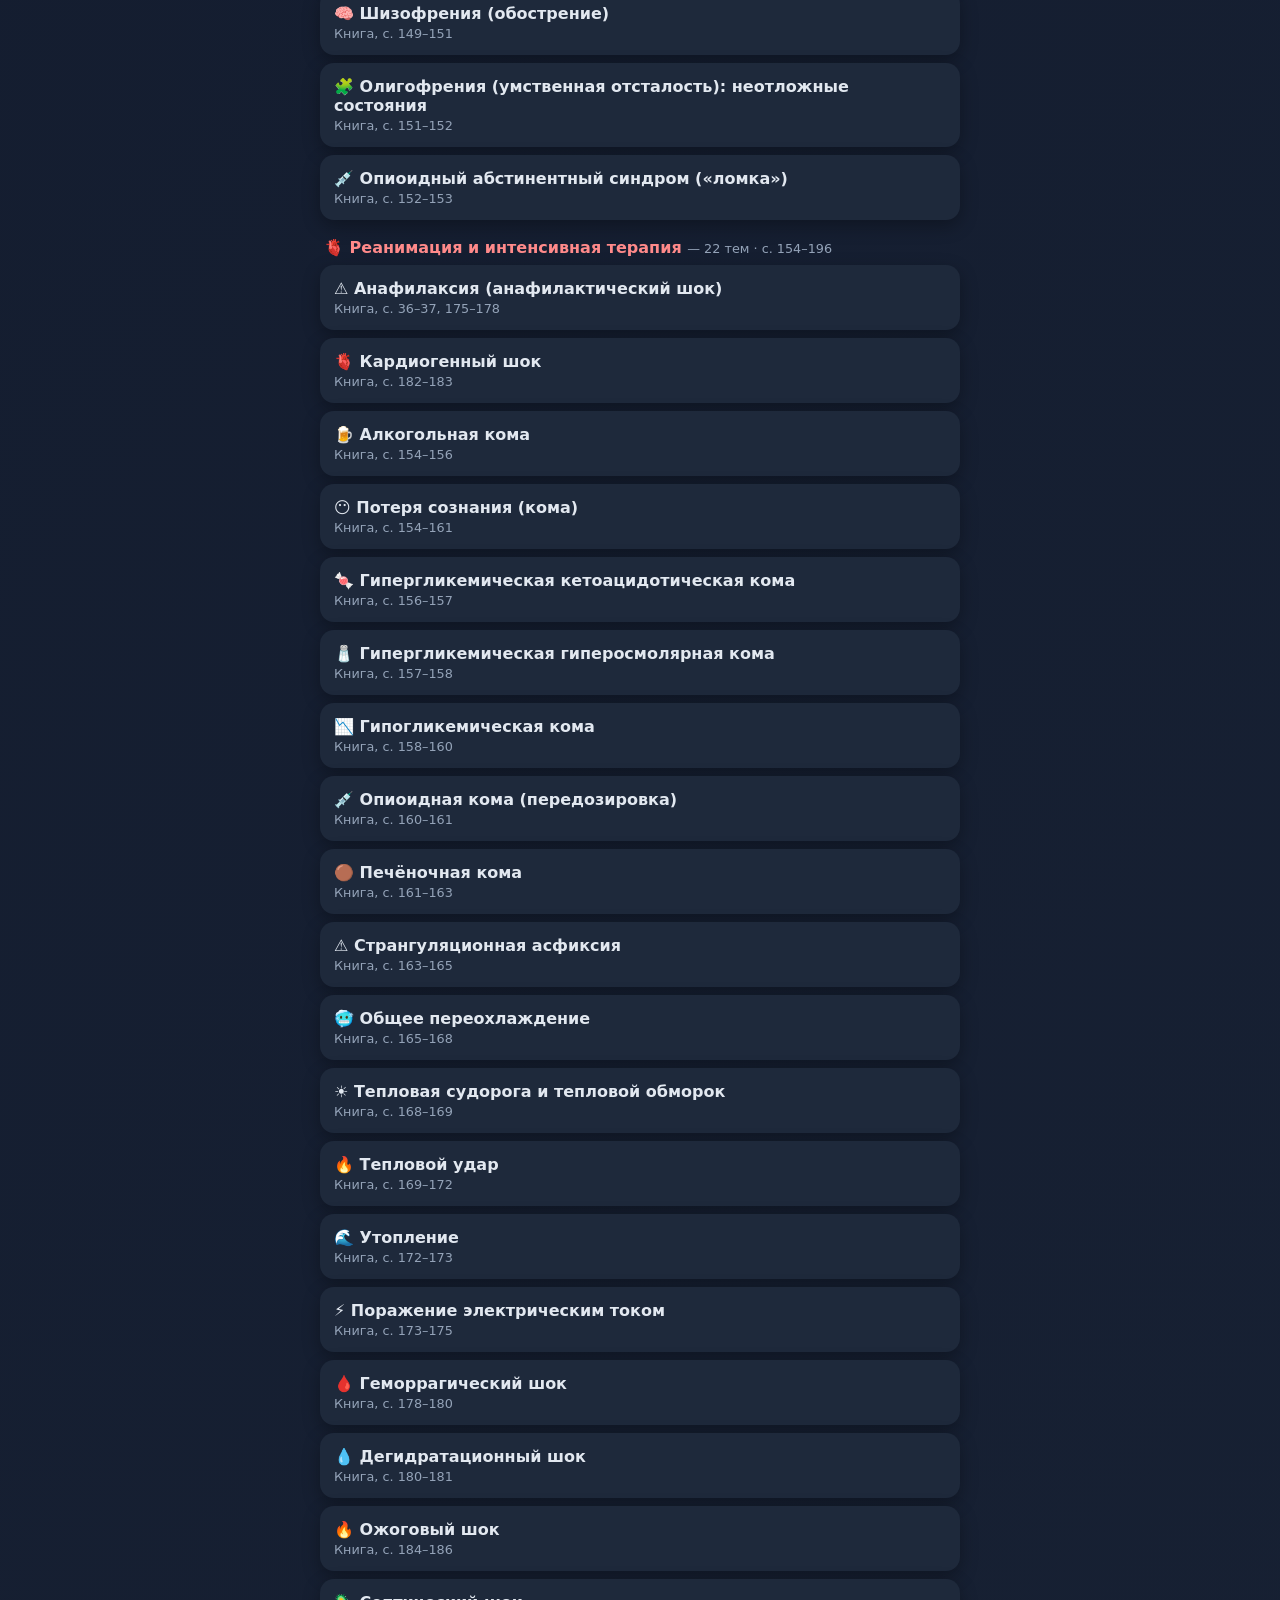
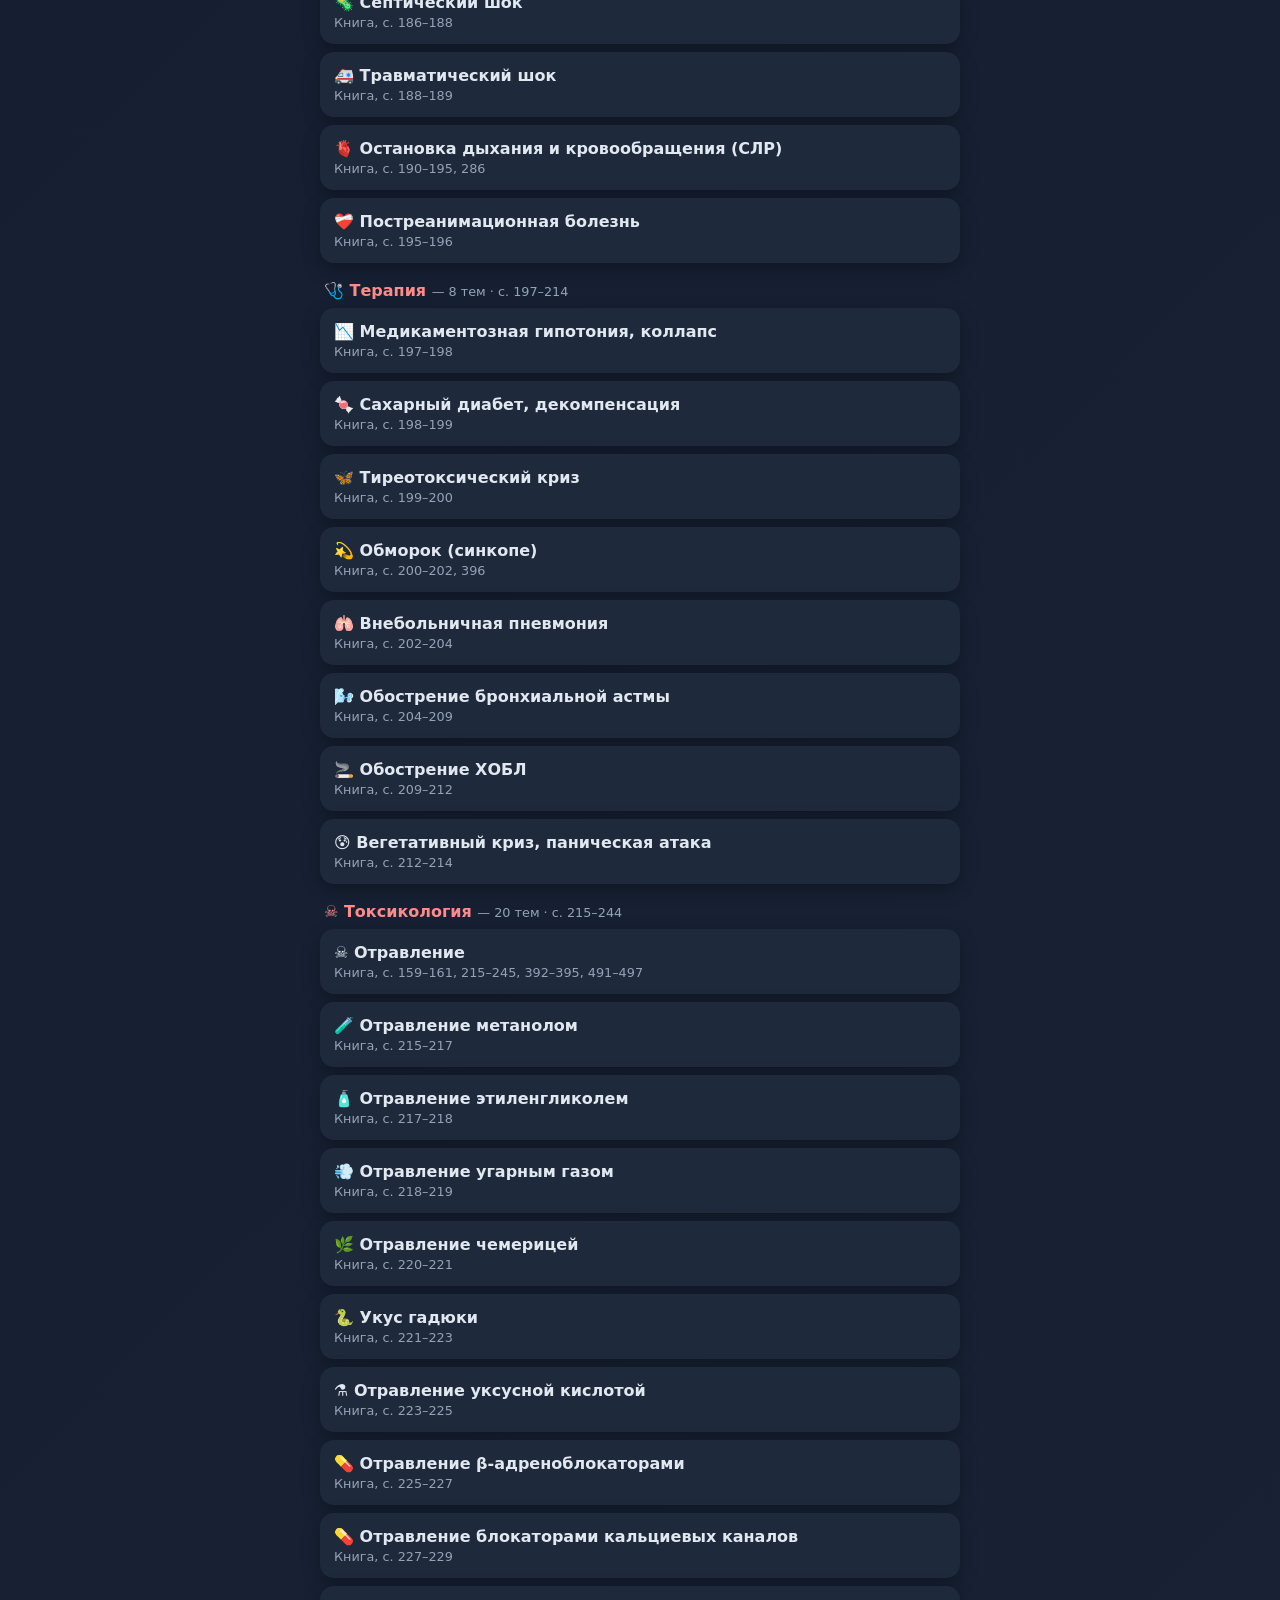
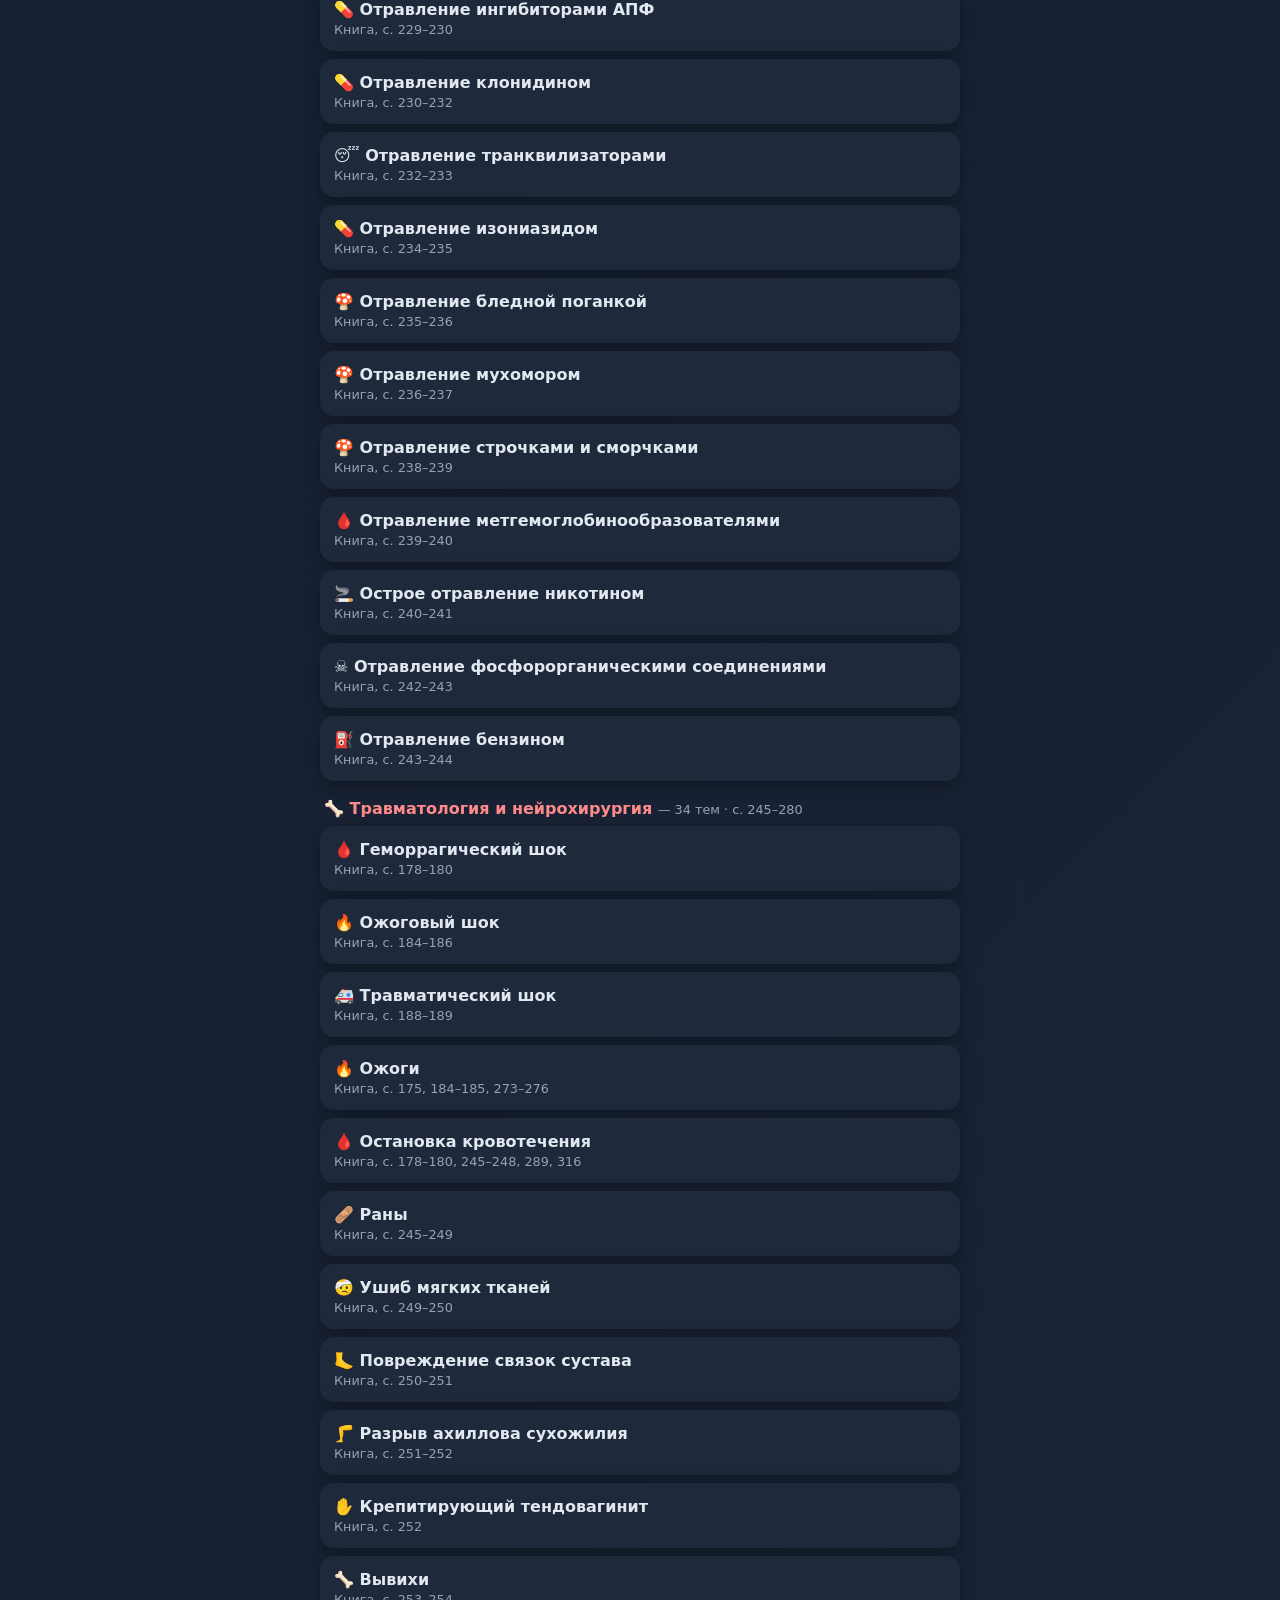
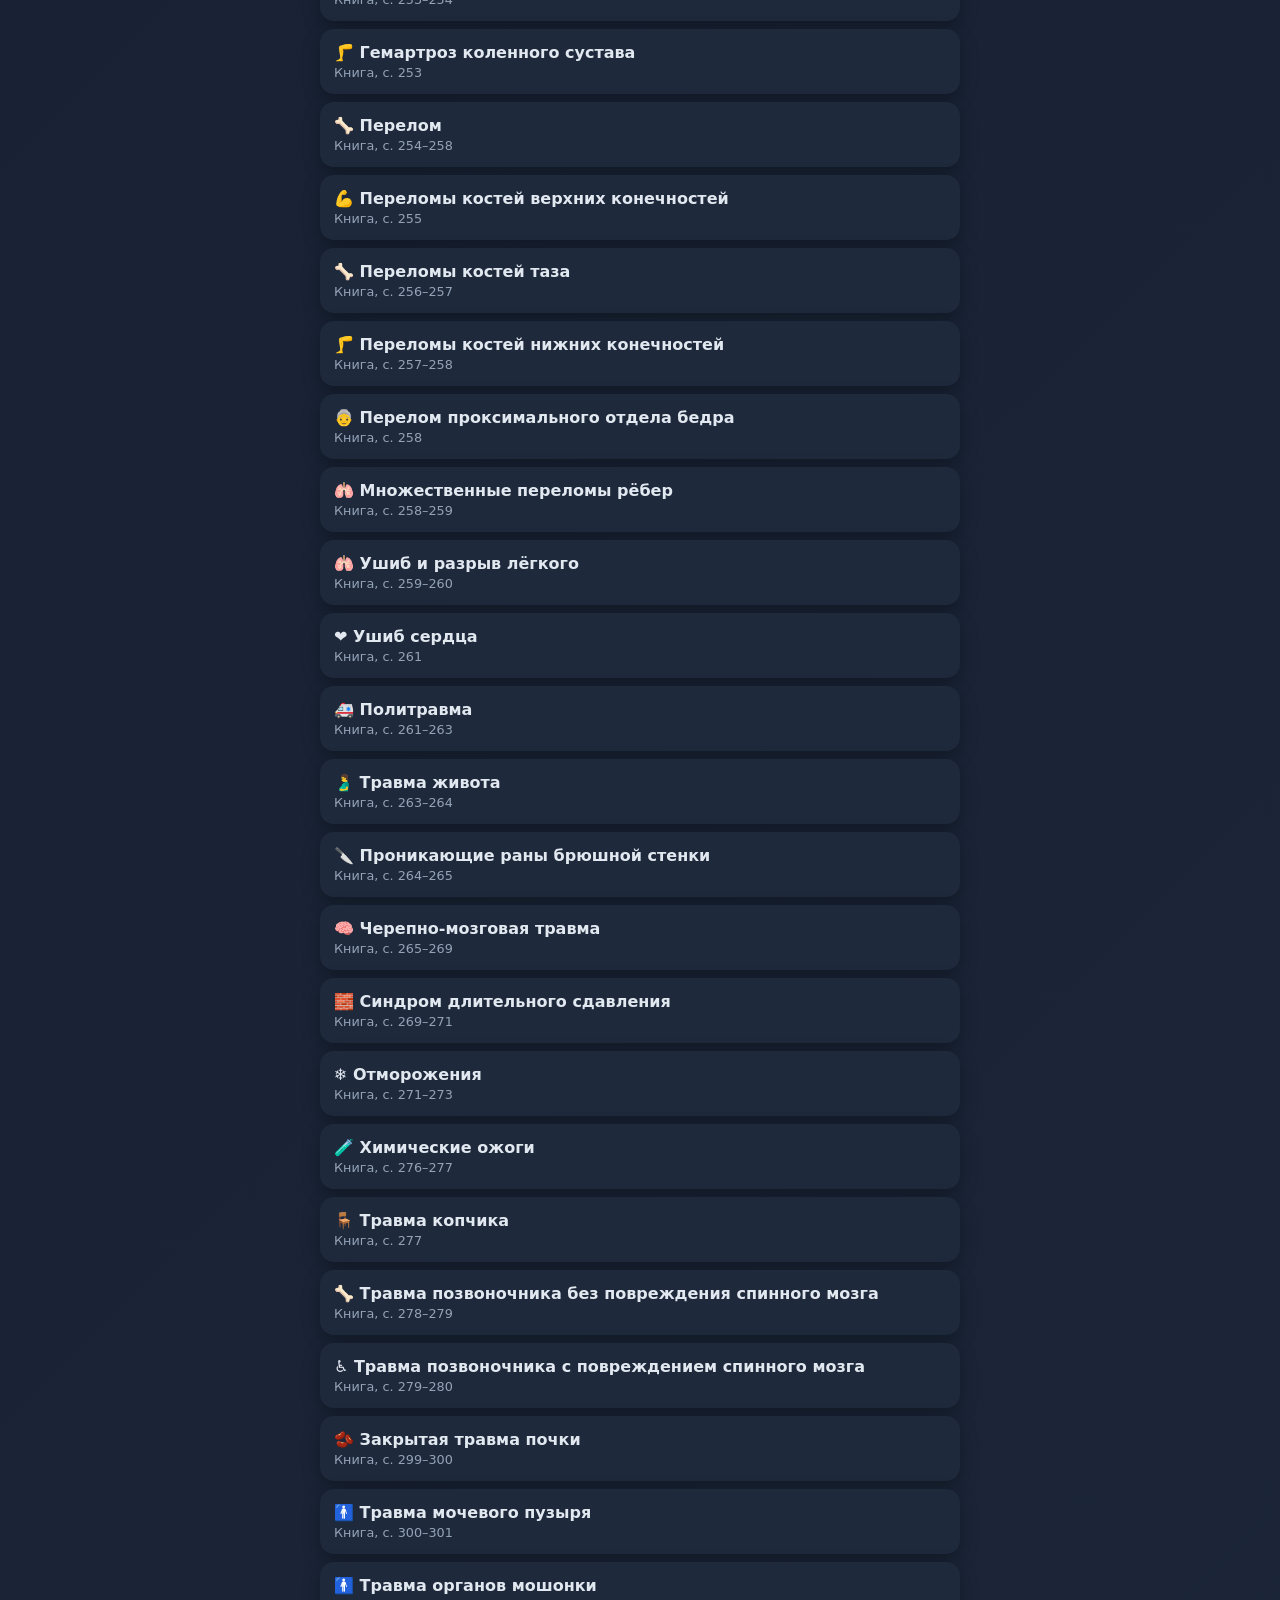
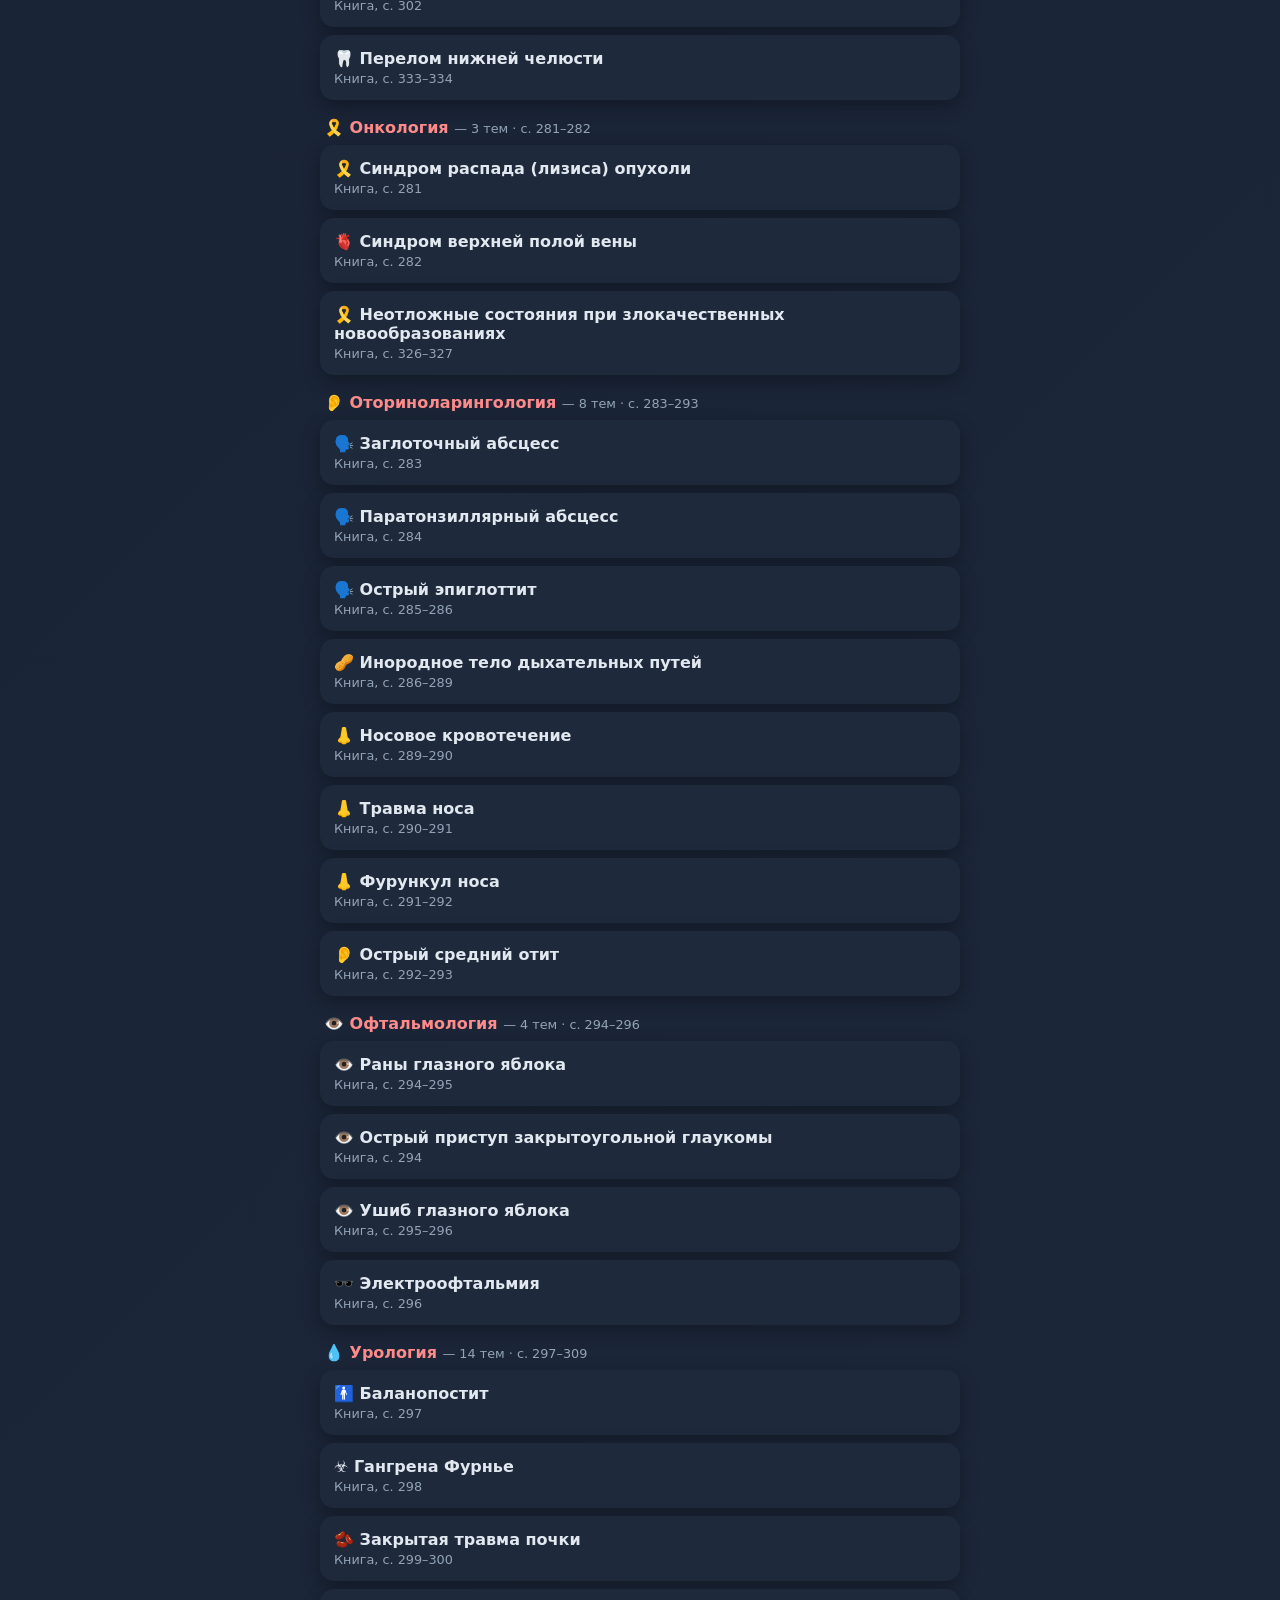
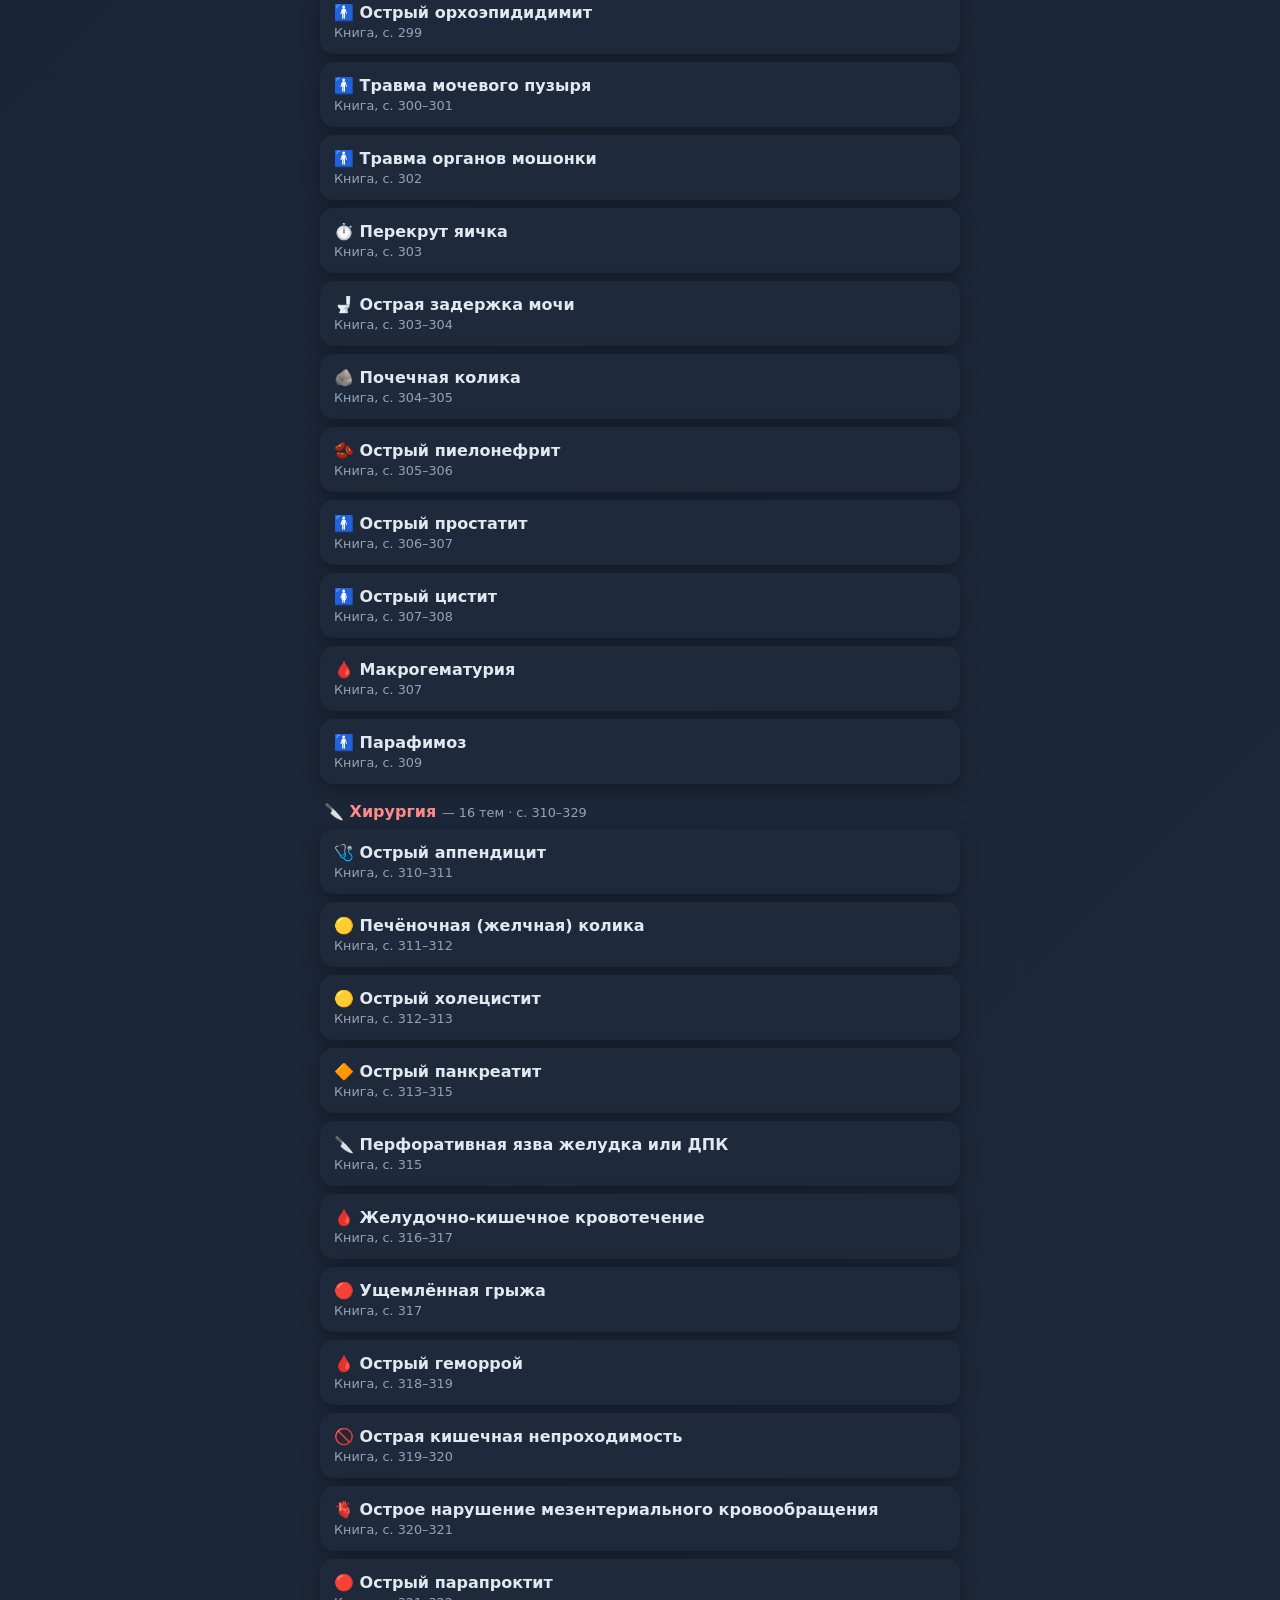
==== commit f386a65a: "Раздел «Челюстно-лицевая хирургия»" ====
--- a/index.html
+++ b/index.html
@@ -12,5 +12,5 @@
 <div class="tabs"><button data-t="topics" class="on">Разделы</button><button data-t="drugs">Препараты</button><button data-t="disc">Расхождения</button><button data-t="calc">Калькулятор</button></div>
 <div id="view"></div>
 </div>
-<script src="data/chapters.js"></script><script src="data/topics/hyperemesis.js"></script><script src="data/topics/preeclampsia.js"></script><script src="data/topics/prom.js"></script><script src="data/topics/placenta_previa.js"></script><script src="data/topics/abruption.js"></script><script src="data/topics/amniotic_embolism.js"></script><script src="data/topics/pph.js"></script><script src="data/topics/dysmenorrhea.js"></script><script src="data/topics/ovarian_apoplexy.js"></script><script src="data/topics/bartholinitis.js"></script><script src="data/topics/ectopic.js"></script><script src="data/topics/miscarriage.js"></script><script src="data/topics/salpingoophoritis.js"></script><script src="data/topics/ovarian_torsion.js"></script><script src="data/topics/pelvioperitonitis.js"></script><script src="data/topics/anaphylaxis.js"></script><script src="data/topics/urticaria_gen.js"></script><script src="data/topics/urticaria_local.js"></script><script src="data/topics/angioedema.js"></script><script src="data/topics/toxicoderma.js"></script><script src="data/topics/lyell_sjs.js"></script><script src="data/topics/tonsillitis.js"></script><script src="data/topics/botulism.js"></script><script src="data/topics/varicella.js"></script><script src="data/topics/hfrs.js"></script><script src="data/topics/herpes.js"></script><script src="data/topics/influenza.js"></script><script src="data/topics/mononucleosis.js"></script><script src="data/topics/arvi.js"></script><script src="data/topics/croup.js"></script><script src="data/topics/dysentery.js"></script><script src="data/topics/diphtheria.js"></script><script src="data/topics/tick_encephalitis.js"></script><script src="data/topics/covid.js"></script><script src="data/topics/measles.js"></script><script src="data/topics/leptospirosis.js"></script><script src="data/topics/malaria.js"></script><script src="data/topics/meningococcal.js"></script><script src="data/topics/food_toxicoinfection.js"></script><script src="data/topics/hepatitis.js"></script><script src="data/topics/pseudotuberculosis.js"></script><script src="data/topics/rotavirus.js"></script><script src="data/topics/salmonellosis.js"></script><script src="data/topics/scarlet_fever.js"></script><script src="data/topics/cholera.js"></script><script src="data/topics/febrile_seizures.js"></script><script src="data/topics/cercariasis.js"></script><script src="data/topics/erysipelas.js"></script><script src="data/topics/hiv.js"></script><script src="data/topics/htn-crisis.js"></script><script src="data/topics/aortic.js"></script><script src="data/topics/acs.js"></script><script src="data/topics/tachy.js"></script><script src="data/topics/brady.js"></script><script src="data/topics/alhf.js"></script><script src="data/topics/pe.js"></script><script src="data/topics/endocarditis.js"></script><script src="data/topics/cardioshock.js"></script><script src="data/topics/back_pain.js"></script><script src="data/topics/migraine.js"></script><script src="data/topics/facial_palsy.js"></script><script src="data/topics/migraine_status.js"></script><script src="data/topics/stroke.js"></script><script src="data/topics/gbs.js"></script><script src="data/topics/spinal_stroke.js"></script><script src="data/topics/vertebral_artery.js"></script><script src="data/topics/seizures.js"></script><script src="data/topics/amphetamine.js"></script><script src="data/topics/disulfiram_reaction.js"></script><script src="data/topics/alcohol_withdrawal.js"></script><script src="data/topics/depression.js"></script><script src="data/topics/ptsd.js"></script><script src="data/topics/agitation.js"></script><script src="data/topics/suicide.js"></script><script src="data/topics/schizophrenia.js"></script><script src="data/topics/oligophrenia.js"></script><script src="data/topics/opioid_withdrawal.js"></script><script src="data/topics/alcohol_coma.js"></script><script src="data/topics/coma.js"></script><script src="data/topics/dka.js"></script><script src="data/topics/hhs.js"></script><script src="data/topics/hypoglycemia.js"></script><script src="data/topics/opioid_coma.js"></script><script src="data/topics/hepatic_coma.js"></script><script src="data/topics/strangulation.js"></script><script src="data/topics/hypothermia.js"></script><script src="data/topics/heat_cramps_syncope.js"></script><script src="data/topics/heat_stroke.js"></script><script src="data/topics/drowning.js"></script><script src="data/topics/electrical_injury.js"></script><script src="data/topics/hemorrhagic_shock.js"></script><script src="data/topics/dehydration_shock.js"></script><script src="data/topics/burn_shock.js"></script><script src="data/topics/septic_shock.js"></script><script src="data/topics/traumatic_shock.js"></script><script src="data/topics/cpr.js"></script><script src="data/topics/post_resuscitation.js"></script><script src="data/topics/drug_hypotension.js"></script><script src="data/topics/diabetes_decomp.js"></script><script src="data/topics/thyrotoxic_crisis.js"></script><script src="data/topics/syncope.js"></script><script src="data/topics/pneumonia.js"></script><script src="data/topics/asthma.js"></script><script src="data/topics/copd.js"></script><script src="data/topics/vegetative_crisis.js"></script><script src="data/topics/poisoning.js"></script><script src="data/topics/methanol.js"></script><script src="data/topics/ethylene_glycol.js"></script><script src="data/topics/carbon_monoxide.js"></script><script src="data/topics/veratrum.js"></script><script src="data/topics/viper_bite.js"></script><script src="data/topics/acetic_acid.js"></script><script src="data/topics/beta_blocker_od.js"></script><script src="data/topics/ccb_od.js"></script><script src="data/topics/acei_od.js"></script><script src="data/topics/clonidine_od.js"></script><script src="data/topics/benzo_od.js"></script><script src="data/topics/isoniazid_od.js"></script><script src="data/topics/death_cap.js"></script><script src="data/topics/fly_agaric.js"></script><script src="data/topics/gyromitra.js"></script><script src="data/topics/methemoglobin.js"></script><script src="data/topics/nicotine.js"></script><script src="data/topics/organophosphate.js"></script><script src="data/topics/gasoline.js"></script><script src="data/topics/burns.js"></script><script src="data/topics/bleeding.js"></script><script src="data/topics/wounds.js"></script><script src="data/topics/contusion.js"></script><script src="data/topics/ligament_injury.js"></script><script src="data/topics/achilles_rupture.js"></script><script src="data/topics/tenosynovitis.js"></script><script src="data/topics/dislocation.js"></script><script src="data/topics/knee_hemarthrosis.js"></script><script src="data/topics/fracture.js"></script><script src="data/topics/upper_limb_fx.js"></script><script src="data/topics/pelvic_fx.js"></script><script src="data/topics/lower_limb_fx.js"></script><script src="data/topics/hip_fx.js"></script><script src="data/topics/rib_fx.js"></script><script src="data/topics/lung_contusion.js"></script><script src="data/topics/cardiac_contusion.js"></script><script src="data/topics/polytrauma.js"></script><script src="data/topics/abdominal_trauma.js"></script><script src="data/topics/abdominal_wound.js"></script><script src="data/topics/tbi.js"></script><script src="data/topics/crush_syndrome.js"></script><script src="data/topics/frostbite.js"></script><script src="data/topics/chemical_burns.js"></script><script src="data/topics/coccyx_injury.js"></script><script src="data/topics/spine_injury.js"></script><script src="data/topics/spinal_cord_injury.js"></script><script src="data/topics/tumor_lysis.js"></script><script src="data/topics/svc_syndrome.js"></script><script src="data/topics/retropharyngeal_abscess.js"></script><script src="data/topics/peritonsillar_abscess.js"></script><script src="data/topics/epiglottitis.js"></script><script src="data/topics/airway_foreign_body.js"></script><script src="data/topics/epistaxis.js"></script><script src="data/topics/nasal_trauma.js"></script><script src="data/topics/nasal_furuncle.js"></script><script src="data/topics/otitis_media.js"></script><script src="data/topics/eye_wound.js"></script><script src="data/topics/glaucoma_attack.js"></script><script src="data/topics/eye_contusion.js"></script><script src="data/topics/electroophthalmia.js"></script><script src="data/topics/balanoposthitis.js"></script><script src="data/topics/fournier.js"></script><script src="data/topics/kidney_trauma.js"></script><script src="data/topics/orchiepididymitis.js"></script><script src="data/topics/bladder_trauma.js"></script><script src="data/topics/scrotal_trauma.js"></script><script src="data/topics/testicular_torsion.js"></script><script src="data/topics/urinary_retention.js"></script><script src="data/topics/renal_colic.js"></script><script src="data/topics/pyelonephritis.js"></script><script src="data/topics/prostatitis.js"></script><script src="data/topics/cystitis.js"></script><script src="data/topics/gross_hematuria.js"></script><script src="data/topics/paraphimosis.js"></script><script src="data/topics/appendicitis.js"></script><script src="data/topics/biliary_colic.js"></script><script src="data/topics/cholecystitis.js"></script><script src="data/topics/pancreatitis.js"></script><script src="data/topics/perforated_ulcer.js"></script><script src="data/topics/gi_bleeding.js"></script><script src="data/topics/strangulated_hernia.js"></script><script src="data/topics/hemorrhoids.js"></script><script src="data/topics/bowel_obstruction.js"></script><script src="data/topics/mesenteric_ischemia.js"></script><script src="data/topics/paraproctitis.js"></script><script src="data/topics/gi_foreign_body.js"></script><script src="data/topics/thrombophlebitis.js"></script><script src="data/topics/arterial_occlusion.js"></script><script src="data/topics/cancer_emergencies.js"></script><script src="data/topics/mastitis.js"></script><script src="data/drugs.js"></script><script src="data/discrepancies.js"></script><script src="app.js"></script>
+<script src="data/chapters.js"></script><script src="data/topics/hyperemesis.js"></script><script src="data/topics/preeclampsia.js"></script><script src="data/topics/prom.js"></script><script src="data/topics/placenta_previa.js"></script><script src="data/topics/abruption.js"></script><script src="data/topics/amniotic_embolism.js"></script><script src="data/topics/pph.js"></script><script src="data/topics/dysmenorrhea.js"></script><script src="data/topics/ovarian_apoplexy.js"></script><script src="data/topics/bartholinitis.js"></script><script src="data/topics/ectopic.js"></script><script src="data/topics/miscarriage.js"></script><script src="data/topics/salpingoophoritis.js"></script><script src="data/topics/ovarian_torsion.js"></script><script src="data/topics/pelvioperitonitis.js"></script><script src="data/topics/anaphylaxis.js"></script><script src="data/topics/urticaria_gen.js"></script><script src="data/topics/urticaria_local.js"></script><script src="data/topics/angioedema.js"></script><script src="data/topics/toxicoderma.js"></script><script src="data/topics/lyell_sjs.js"></script><script src="data/topics/tonsillitis.js"></script><script src="data/topics/botulism.js"></script><script src="data/topics/varicella.js"></script><script src="data/topics/hfrs.js"></script><script src="data/topics/herpes.js"></script><script src="data/topics/influenza.js"></script><script src="data/topics/mononucleosis.js"></script><script src="data/topics/arvi.js"></script><script src="data/topics/croup.js"></script><script src="data/topics/dysentery.js"></script><script src="data/topics/diphtheria.js"></script><script src="data/topics/tick_encephalitis.js"></script><script src="data/topics/covid.js"></script><script src="data/topics/measles.js"></script><script src="data/topics/leptospirosis.js"></script><script src="data/topics/malaria.js"></script><script src="data/topics/meningococcal.js"></script><script src="data/topics/food_toxicoinfection.js"></script><script src="data/topics/hepatitis.js"></script><script src="data/topics/pseudotuberculosis.js"></script><script src="data/topics/rotavirus.js"></script><script src="data/topics/salmonellosis.js"></script><script src="data/topics/scarlet_fever.js"></script><script src="data/topics/cholera.js"></script><script src="data/topics/febrile_seizures.js"></script><script src="data/topics/cercariasis.js"></script><script src="data/topics/erysipelas.js"></script><script src="data/topics/hiv.js"></script><script src="data/topics/htn-crisis.js"></script><script src="data/topics/aortic.js"></script><script src="data/topics/acs.js"></script><script src="data/topics/tachy.js"></script><script src="data/topics/brady.js"></script><script src="data/topics/alhf.js"></script><script src="data/topics/pe.js"></script><script src="data/topics/endocarditis.js"></script><script src="data/topics/cardioshock.js"></script><script src="data/topics/back_pain.js"></script><script src="data/topics/migraine.js"></script><script src="data/topics/facial_palsy.js"></script><script src="data/topics/migraine_status.js"></script><script src="data/topics/stroke.js"></script><script src="data/topics/gbs.js"></script><script src="data/topics/spinal_stroke.js"></script><script src="data/topics/vertebral_artery.js"></script><script src="data/topics/seizures.js"></script><script src="data/topics/amphetamine.js"></script><script src="data/topics/disulfiram_reaction.js"></script><script src="data/topics/alcohol_withdrawal.js"></script><script src="data/topics/depression.js"></script><script src="data/topics/ptsd.js"></script><script src="data/topics/agitation.js"></script><script src="data/topics/suicide.js"></script><script src="data/topics/schizophrenia.js"></script><script src="data/topics/oligophrenia.js"></script><script src="data/topics/opioid_withdrawal.js"></script><script src="data/topics/alcohol_coma.js"></script><script src="data/topics/coma.js"></script><script src="data/topics/dka.js"></script><script src="data/topics/hhs.js"></script><script src="data/topics/hypoglycemia.js"></script><script src="data/topics/opioid_coma.js"></script><script src="data/topics/hepatic_coma.js"></script><script src="data/topics/strangulation.js"></script><script src="data/topics/hypothermia.js"></script><script src="data/topics/heat_cramps_syncope.js"></script><script src="data/topics/heat_stroke.js"></script><script src="data/topics/drowning.js"></script><script src="data/topics/electrical_injury.js"></script><script src="data/topics/hemorrhagic_shock.js"></script><script src="data/topics/dehydration_shock.js"></script><script src="data/topics/burn_shock.js"></script><script src="data/topics/septic_shock.js"></script><script src="data/topics/traumatic_shock.js"></script><script src="data/topics/cpr.js"></script><script src="data/topics/post_resuscitation.js"></script><script src="data/topics/drug_hypotension.js"></script><script src="data/topics/diabetes_decomp.js"></script><script src="data/topics/thyrotoxic_crisis.js"></script><script src="data/topics/syncope.js"></script><script src="data/topics/pneumonia.js"></script><script src="data/topics/asthma.js"></script><script src="data/topics/copd.js"></script><script src="data/topics/vegetative_crisis.js"></script><script src="data/topics/poisoning.js"></script><script src="data/topics/methanol.js"></script><script src="data/topics/ethylene_glycol.js"></script><script src="data/topics/carbon_monoxide.js"></script><script src="data/topics/veratrum.js"></script><script src="data/topics/viper_bite.js"></script><script src="data/topics/acetic_acid.js"></script><script src="data/topics/beta_blocker_od.js"></script><script src="data/topics/ccb_od.js"></script><script src="data/topics/acei_od.js"></script><script src="data/topics/clonidine_od.js"></script><script src="data/topics/benzo_od.js"></script><script src="data/topics/isoniazid_od.js"></script><script src="data/topics/death_cap.js"></script><script src="data/topics/fly_agaric.js"></script><script src="data/topics/gyromitra.js"></script><script src="data/topics/methemoglobin.js"></script><script src="data/topics/nicotine.js"></script><script src="data/topics/organophosphate.js"></script><script src="data/topics/gasoline.js"></script><script src="data/topics/burns.js"></script><script src="data/topics/bleeding.js"></script><script src="data/topics/wounds.js"></script><script src="data/topics/contusion.js"></script><script src="data/topics/ligament_injury.js"></script><script src="data/topics/achilles_rupture.js"></script><script src="data/topics/tenosynovitis.js"></script><script src="data/topics/dislocation.js"></script><script src="data/topics/knee_hemarthrosis.js"></script><script src="data/topics/fracture.js"></script><script src="data/topics/upper_limb_fx.js"></script><script src="data/topics/pelvic_fx.js"></script><script src="data/topics/lower_limb_fx.js"></script><script src="data/topics/hip_fx.js"></script><script src="data/topics/rib_fx.js"></script><script src="data/topics/lung_contusion.js"></script><script src="data/topics/cardiac_contusion.js"></script><script src="data/topics/polytrauma.js"></script><script src="data/topics/abdominal_trauma.js"></script><script src="data/topics/abdominal_wound.js"></script><script src="data/topics/tbi.js"></script><script src="data/topics/crush_syndrome.js"></script><script src="data/topics/frostbite.js"></script><script src="data/topics/chemical_burns.js"></script><script src="data/topics/coccyx_injury.js"></script><script src="data/topics/spine_injury.js"></script><script src="data/topics/spinal_cord_injury.js"></script><script src="data/topics/tumor_lysis.js"></script><script src="data/topics/svc_syndrome.js"></script><script src="data/topics/retropharyngeal_abscess.js"></script><script src="data/topics/peritonsillar_abscess.js"></script><script src="data/topics/epiglottitis.js"></script><script src="data/topics/airway_foreign_body.js"></script><script src="data/topics/epistaxis.js"></script><script src="data/topics/nasal_trauma.js"></script><script src="data/topics/nasal_furuncle.js"></script><script src="data/topics/otitis_media.js"></script><script src="data/topics/eye_wound.js"></script><script src="data/topics/glaucoma_attack.js"></script><script src="data/topics/eye_contusion.js"></script><script src="data/topics/electroophthalmia.js"></script><script src="data/topics/balanoposthitis.js"></script><script src="data/topics/fournier.js"></script><script src="data/topics/kidney_trauma.js"></script><script src="data/topics/orchiepididymitis.js"></script><script src="data/topics/bladder_trauma.js"></script><script src="data/topics/scrotal_trauma.js"></script><script src="data/topics/testicular_torsion.js"></script><script src="data/topics/urinary_retention.js"></script><script src="data/topics/renal_colic.js"></script><script src="data/topics/pyelonephritis.js"></script><script src="data/topics/prostatitis.js"></script><script src="data/topics/cystitis.js"></script><script src="data/topics/gross_hematuria.js"></script><script src="data/topics/paraphimosis.js"></script><script src="data/topics/appendicitis.js"></script><script src="data/topics/biliary_colic.js"></script><script src="data/topics/cholecystitis.js"></script><script src="data/topics/pancreatitis.js"></script><script src="data/topics/perforated_ulcer.js"></script><script src="data/topics/gi_bleeding.js"></script><script src="data/topics/strangulated_hernia.js"></script><script src="data/topics/hemorrhoids.js"></script><script src="data/topics/bowel_obstruction.js"></script><script src="data/topics/mesenteric_ischemia.js"></script><script src="data/topics/paraproctitis.js"></script><script src="data/topics/gi_foreign_body.js"></script><script src="data/topics/thrombophlebitis.js"></script><script src="data/topics/arterial_occlusion.js"></script><script src="data/topics/cancer_emergencies.js"></script><script src="data/topics/mastitis.js"></script><script src="data/topics/pericoronitis.js"></script><script src="data/topics/maxfac_abscess.js"></script><script src="data/topics/jaw_dislocation.js"></script><script src="data/topics/jaw_fracture.js"></script><script src="data/drugs.js"></script><script src="data/discrepancies.js"></script><script src="app.js"></script>
 </body></html>
